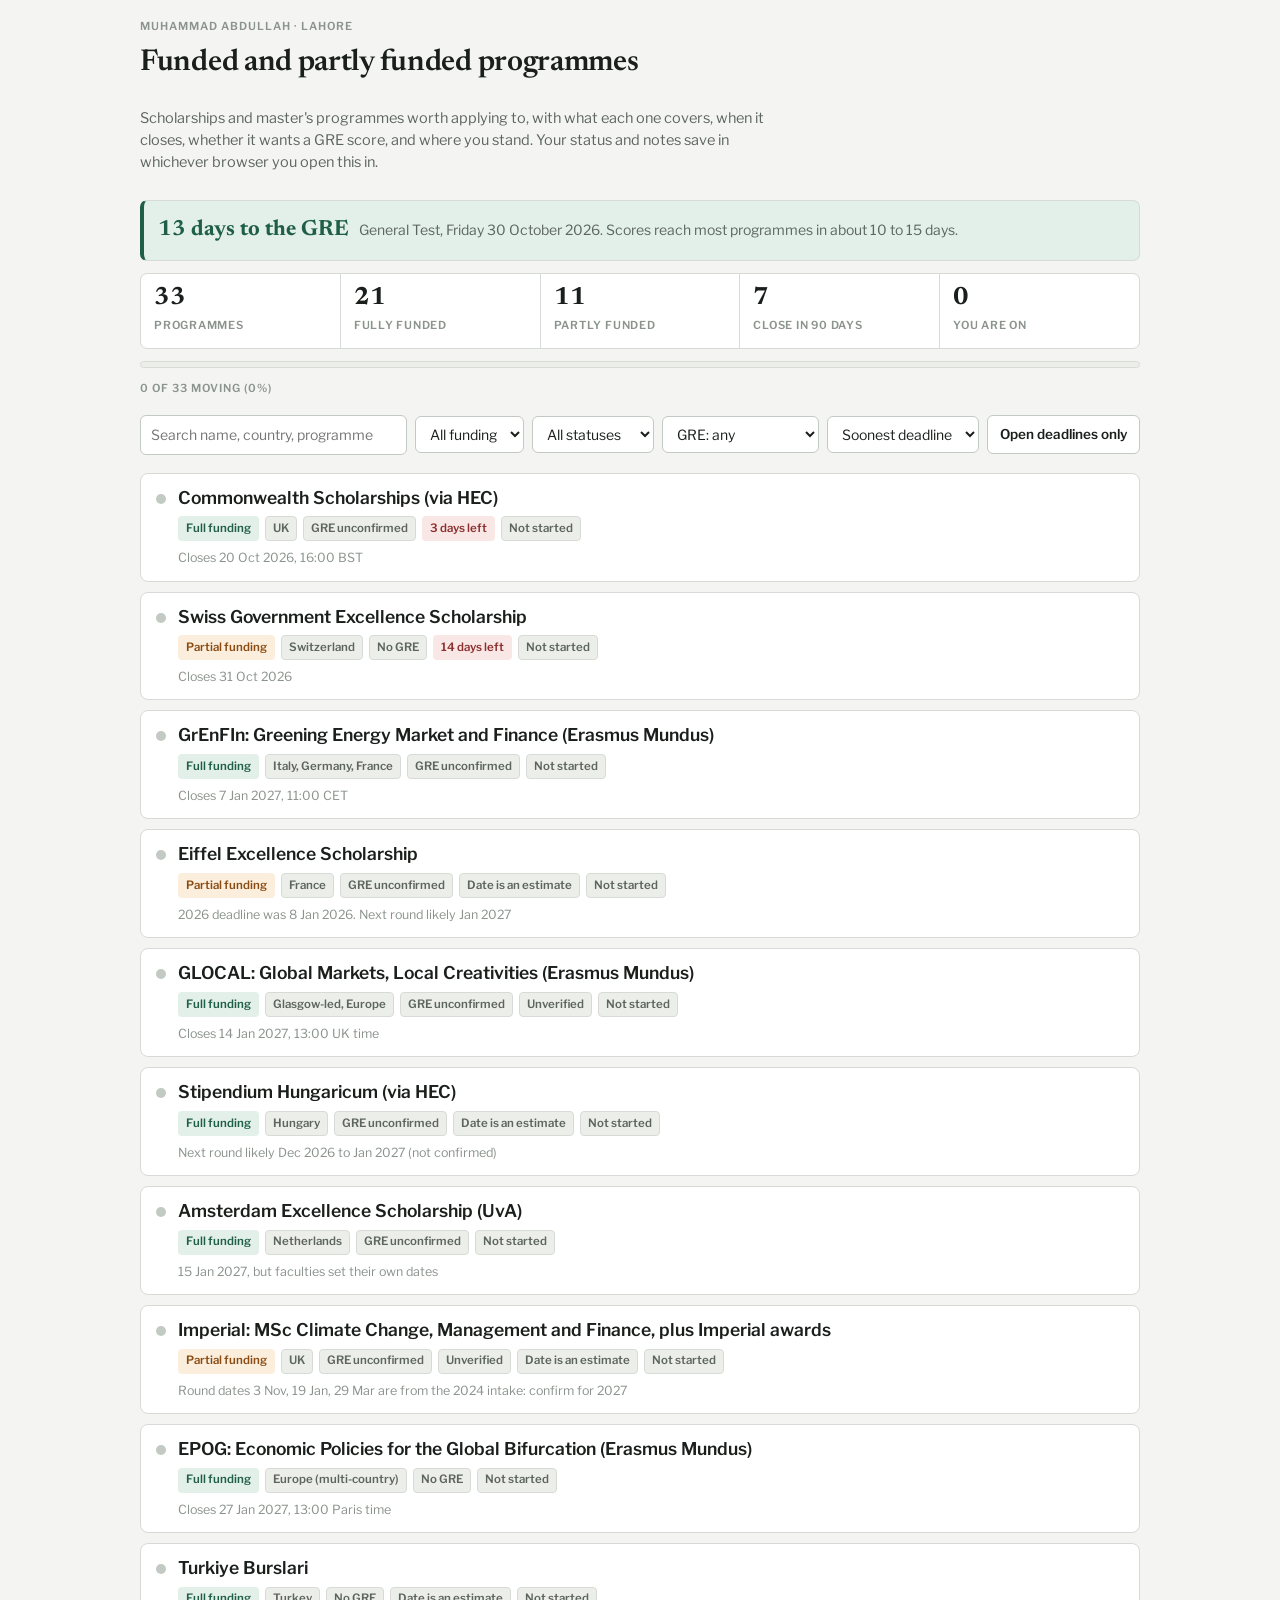
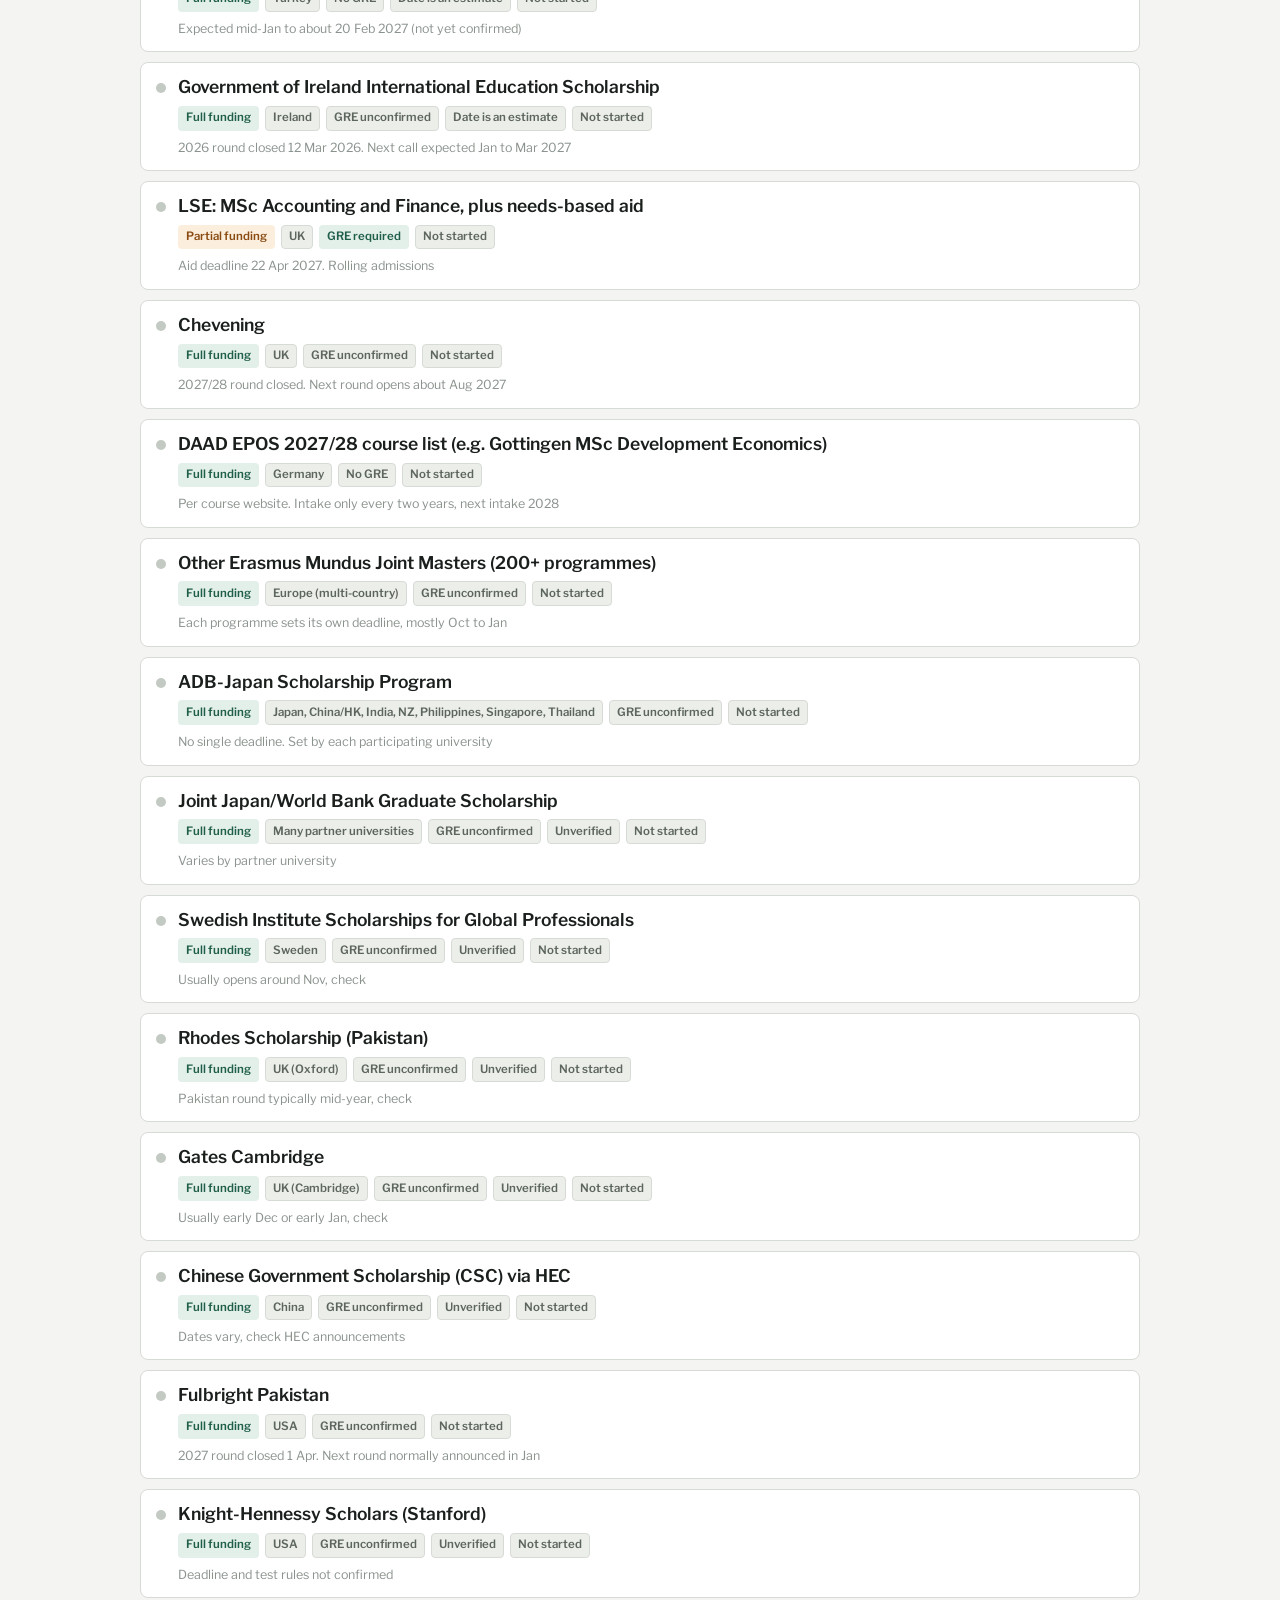
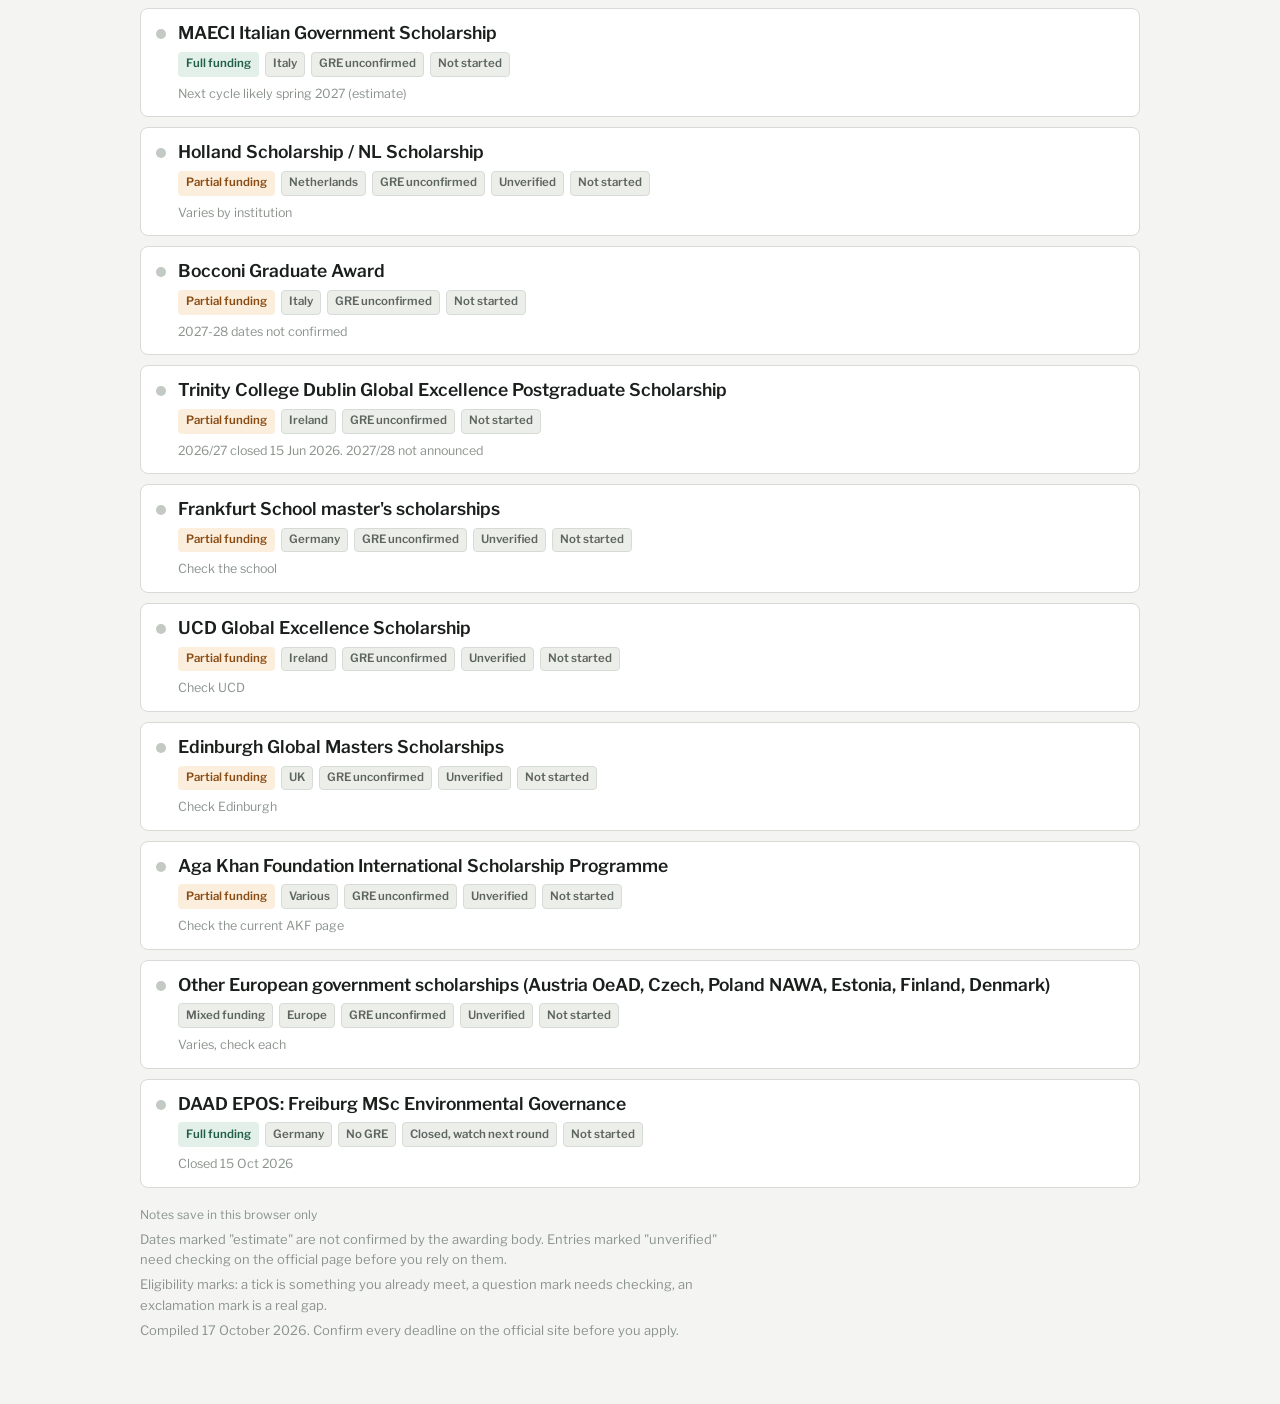
==== index.html @ 04c11125 "Rename funding-tracker.html to index.html" ====
<!doctype html>
<html lang="en">
<head>
<meta charset="utf-8">
<meta name="viewport" content="width=device-width,initial-scale=1,viewport-fit=cover">
<style>
:root{color-scheme:light;padding-top:env(safe-area-inset-top,0px);padding-bottom:env(safe-area-inset-bottom,0px)}
body{margin:0;font:14px system-ui,sans-serif}
img{max-width:100%}
[hidden]{display:none!important}
</style>
</head>
<body>
<title>Funding Tracker</title>
<meta name="claude:viewport-fit-sides" content="cover">
<link rel="stylesheet" href="https://fonts.googleapis.com/css2?family=Newsreader:opsz,wght@6..72,400;6..72,600&family=Libre+Franklin:wght@400;500;600;700&display=swap">
<style>
:root{
--bg:#f4f5f3;--surface:#ffffff;--surface2:#eceee9;--fg:#1a1f1c;--muted:#5d655f;--faint:#8b938d;
--line:#d7dbd6;--line2:#c3c9c3;--accent:#1f5f4a;--accent-fg:#ffffff;--accent-soft:#e3efe9;
--warn:#8a4b12;--warn-soft:#fbeedd;--bad:#8c2f2f;--bad-soft:#f9e7e5;--good:#1f5f4a;--good-soft:#e3efe9;
}
@media (prefers-color-scheme: dark){:root:not([data-theme="light"]){
--bg:#131714;--surface:#1b201d;--surface2:#232924;--fg:#e7eae7;--muted:#9ba49d;--faint:#79827b;
--line:#2d342f;--line2:#3b443d;--accent:#7fc3a9;--accent-fg:#10140f;--accent-soft:#1e2a25;
--warn:#e0a567;--warn-soft:#2d2318;--bad:#e09a93;--bad-soft:#2d1d1c;--good:#7fc3a9;--good-soft:#1e2a25;
color-scheme:dark}}
:root[data-theme="dark"]{
--bg:#131714;--surface:#1b201d;--surface2:#232924;--fg:#e7eae7;--muted:#9ba49d;--faint:#79827b;
--line:#2d342f;--line2:#3b443d;--accent:#7fc3a9;--accent-fg:#10140f;--accent-soft:#1e2a25;
--warn:#e0a567;--warn-soft:#2d2318;--bad:#e09a93;--bad-soft:#2d1d1c;--good:#7fc3a9;--good-soft:#1e2a25;
color-scheme:dark}
*{box-sizing:border-box}
body{background:var(--bg);color:var(--fg);margin:0;font:16px/1.55 "Libre Franklin",system-ui,sans-serif;
padding-block:18px 64px;padding-left:max(16px,env(safe-area-inset-left,0px));padding-right:max(16px,env(safe-area-inset-right,0px))}
main{max-width:1000px;margin:0 auto;display:flex;flex-direction:column;gap:18px}
h1,h2,h3{margin:0;text-wrap:balance;font-family:Newsreader,Georgia,serif;font-weight:600}
h1{font-size:30px;line-height:1.1;letter-spacing:-.01em}
.sub{color:var(--muted);font-size:14.5px;max-width:65ch}
.lbl{font-size:11px;letter-spacing:.09em;text-transform:uppercase;color:var(--faint);font-weight:600}
header{display:flex;flex-direction:column;gap:12px}
.gre{display:flex;flex-wrap:wrap;align-items:baseline;gap:10px;background:var(--accent-soft);border:1px solid var(--line);
border-left:4px solid var(--accent);border-radius:7px;padding:12px 14px;min-width:0}
.gre b{font-family:Newsreader,Georgia,serif;font-size:22px;color:var(--accent)}
.gre span{font-size:14px;color:var(--muted)}
.tiles{display:grid;grid-template-columns:repeat(auto-fit,minmax(118px,1fr));gap:1px;background:var(--line);
border:1px solid var(--line);border-radius:7px;overflow:hidden}
.tile{background:var(--surface);padding:11px 13px;min-width:0}
.tile b{display:block;font-family:Newsreader,Georgia,serif;font-size:25px;line-height:1.1}
.tile span{font-size:11px;letter-spacing:.07em;text-transform:uppercase;color:var(--faint);font-weight:600}
.bar{height:7px;border-radius:4px;background:var(--surface2);overflow:hidden;border:1px solid var(--line)}
.bar i{display:block;height:100%;background:var(--accent)}
.ctl{display:flex;flex-wrap:wrap;gap:8px;align-items:center}
select,input[type=search],textarea{font:inherit;font-size:14px;background:var(--surface);color:var(--fg);
border:1px solid var(--line2);border-radius:6px;padding:8px 10px;min-width:0;max-width:100%}
input[type=search]{flex:1 1 180px}
textarea{width:100%;min-height:58px;resize:vertical;font-size:14px}
button{font:inherit;font-size:13.5px;font-weight:600;border-radius:6px;padding:8px 12px;cursor:pointer;
border:1px solid var(--line2);background:var(--surface);color:var(--fg)}
button.pri{background:var(--accent);border-color:var(--accent);color:var(--accent-fg)}
button[aria-pressed=true]{background:var(--accent-soft);border-color:var(--accent);color:var(--accent)}
.list{display:flex;flex-direction:column;gap:10px}
article{background:var(--surface);border:1px solid var(--line);border-radius:8px;overflow:hidden}
.top{display:flex;gap:12px;align-items:flex-start;padding:13px 15px;cursor:pointer}
.top:hover{background:var(--surface2)}
.top h3{font-size:17.5px;line-height:1.3;font-family:"Libre Franklin",sans-serif;font-weight:600;min-width:0}
.top>div{min-width:0;flex:1;display:flex;flex-direction:column;gap:7px}
.tags{display:flex;flex-wrap:wrap;gap:6px}
.tag{font-size:11.5px;font-weight:600;padding:2.5px 7px;border-radius:4px;background:var(--surface2);
color:var(--muted);border:1px solid var(--line)}
.tag.full{background:var(--good-soft);color:var(--good);border-color:transparent}
.tag.part{background:var(--warn-soft);color:var(--warn);border-color:transparent}
.tag.due{background:var(--bad-soft);color:var(--bad);border-color:transparent}
.tag.gre{background:var(--accent-soft);color:var(--accent);border-color:transparent}
.dot{flex:none;width:10px;height:10px;border-radius:50%;margin-top:7px;background:var(--line2)}
.body{border-top:1px solid var(--line);padding:14px 15px;display:flex;flex-direction:column;gap:13px;background:var(--surface2)}
.body p{margin:0;font-size:14.5px;color:var(--muted);max-width:65ch}
.body p.g{color:var(--fg)}
ul.req{list-style:none;margin:0;padding:0;display:flex;flex-direction:column;gap:7px}
ul.req li{display:flex;gap:9px;align-items:flex-start;font-size:14px;min-width:0}
.mk{flex:none;width:19px;height:19px;border-radius:4px;font-size:12px;font-weight:700;display:grid;place-items:center;margin-top:1px}
.mk.ok{background:var(--good-soft);color:var(--good)}
.mk.check{background:var(--warn-soft);color:var(--warn)}
.mk.gap{background:var(--bad-soft);color:var(--bad)}
.row{display:flex;flex-wrap:wrap;gap:8px;align-items:center}
.src{font-size:12.5px;color:var(--faint)}
a{color:var(--accent)}
.foot{font-size:13px;color:var(--faint);max-width:65ch;display:flex;flex-direction:column;gap:5px}
.save{font-size:12px;color:var(--faint);min-height:16px}
@media(max-width:480px){h1{font-size:25px}.tile b{font-size:21px}}
</style>
<script>
var P=[
{i:"commonwealth",n:"Commonwealth Scholarships (via HEC)",k:"Scholarship",f:"Full",c:"UK",l:"Master's (taught), PhD",cov:"Tuition, airfare, monthly living allowance, study travel grant.",dt:"Closes 20 Oct 2026, 16:00 BST",d:"2026-10-20",g:["unk","The scheme does not set a GRE rule. The UK course you choose does."],v:1,src:"propakistani.pk, 21 Sep 2026",r:[["Full-time taught master's only (no MBA)","ok"],["IELTS 6.5 or equivalent","check"],["Apply on the CSC system and get nomination through the approved agency (HEC)","check"],["Pakistani citizen","ok"]]},
{i:"chevening",n:"Chevening",k:"Scholarship",f:"Full",c:"UK",l:"Master's (1 year)",cov:"Tuition, living stipend, travel and allowances.",dt:"2027/28 round closed. Next round opens about Aug 2027",d:"",g:["unk","Set by the UK course. LSE Accounting and Finance needs GRE or GMAT."],v:1,src:"chevening.org/scholarships/pakistan",u:"https://www.chevening.org/scholarships/pakistan/",r:[["About 2 years of work experience (you reach this in late 2026)","ok"],["Return to Pakistan for 2 years after the degree","check"],["Three UK course choices on the application","check"],["English test accepted by the universities","check"]]},
{i:"epos-freiburg",n:"DAAD EPOS: Freiburg MSc Environmental Governance",k:"Scholarship",f:"Full",c:"Germany",l:"Master's, PhD",cov:"EUR 992 per month for master's, insurance, travel allowance, possible fee waiver.",dt:"Closed 15 Oct 2026",d:"2026-10-15",g:["none","GRE not mentioned."],v:1,src:"arynews.tv DAAD EPOS article",r:[["2+ years of relevant work experience","ok"],["Top third of your class","check"],["Economics background accepted, a finance degree is not the target","check"]]},
{i:"epos-list",n:"DAAD EPOS 2027/28 course list (e.g. Gottingen MSc Development Economics)",k:"Scholarship",f:"Full",c:"Germany",l:"Master's",cov:"Scholarship for development-related courses.",dt:"Per course website. Intake only every two years, next intake 2028",d:"",g:["none","GRE not mentioned on the pages checked."],v:1,src:"static.daad.de deadlines 2027/28 PDF",r:[["2+ years of work experience","ok"],["Development-related course (finance-only courses are not on the list)","check"]]},
{i:"turkiye",n:"Turkiye Burslari",k:"Scholarship",f:"Full",c:"Turkey",l:"Master's, PhD",cov:"100% tuition, 6,500 TL monthly, housing, insurance, flights, Turkish language year.",dt:"Expected mid-Jan to about 20 Feb 2027 (not yet confirmed)",d:"2027-02-20",est:1,g:["none","GRE not mentioned. Some programmes ask IELTS, TOEFL or YDS."],v:1,src:"opportunityinside.com summary of YTB",r:[["Under 30 years old","check"],["75% or better in your last degree","check"],["Reference letters","check"]]},
{i:"hungary",n:"Stipendium Hungaricum (via HEC)",k:"Scholarship",f:"Full",c:"Hungary",l:"Master's (100 seats for Pakistan), PhD",cov:"Tuition and stipend. Funding detail is not on the HEC page.",dt:"Next round likely Dec 2026 to Jan 2027 (not confirmed)",d:"2027-01-15",est:1,g:["unk","Not stated on the pages checked."],v:1,pr:"Corvinus University MSc Finance and other approved courses",src:"hec.gov.pk Stipendium Hungaricum page",r:[["Apply on both the HEC portal and the SH portal","check"],["Course must be on the HEC-approved list","check"]]},
{i:"grenfin",n:"GrEnFIn: Greening Energy Market and Finance (Erasmus Mundus)",k:"Programme",f:"Full",c:"Italy, Germany, France",l:"Joint master's, 24 months",cov:"Erasmus Mundus scholarship: tuition plus monthly allowance (about EUR 1,400, check the scholarship page).",dt:"Closes 7 Jan 2027, 11:00 CET",d:"2027-01-07",g:["unk","Not mentioned on the call page."],v:1,src:"greening-energy-market-finance-emjm.eu",u:"https://greening-energy-market-finance-emjm.eu/application",r:[["Degree in economics, maths, physics, statistics, IT or engineering. Foreign accounting or finance degrees are assessed by the board (email drafted to ask)","gap"],["English at B2 or higher, certified","check"],["CV, transcripts, degree certificate","ok"],["Best fit for energy plus finance profile","ok"]]},
{i:"epog",n:"EPOG: Economic Policies for the Global Bifurcation (Erasmus Mundus)",k:"Programme",f:"Full",c:"Europe (multi-country)",l:"Joint master's",cov:"Erasmus Mundus scholarship for best-ranked applicants.",dt:"Closes 27 Jan 2027, 13:00 Paris time",d:"2027-01-27",g:["none","Not listed in the requirements found."],v:1,src:"epog.eu admission page (via gksscholarships.com summary)",u:"https://www.epog.eu/admission-and-scholarships/admission/",r:[["Bachelor's of 180 ECTS or equivalent","ok"],["24 ECTS in economics and 6 ECTS in statistics or econometrics","check"],["At least 70% of the maximum GPA (convert your 3.09 CGPA)","check"],["IELTS Academic 7.0, or a degree taught fully in English","check"]]},
{i:"glocal",n:"GLOCAL: Global Markets, Local Creativities (Erasmus Mundus)",k:"Programme",f:"Full",c:"Glasgow-led, Europe",l:"Joint master's",cov:"Erasmus Mundus scholarship for best-ranked applicants.",dt:"Closes 14 Jan 2027, 13:00 UK time",d:"2027-01-14",g:["unk","Not confirmed."],v:0,src:"gksscholarships.com summary only. Use the official Glasgow portal",r:[["UK 2:1 honours or international equivalent","check"],["Fit with one study track (business and economic history focus, weaker match for energy finance)","gap"],["English proof by the scholarship deadline","check"]]},
{i:"em-other",n:"Other Erasmus Mundus Joint Masters (200+ programmes)",k:"Scholarship",f:"Full",c:"Europe (multi-country)",l:"Master's (about 2 years)",cov:"About EUR 1,400 per month for up to 24 months plus participation, travel and installation costs.",dt:"Each programme sets its own deadline, mostly Oct to Jan",d:"",g:["unk","The scheme sets no GRE rule. Each programme decides."],v:1,src:"scholarshipscentral.com Erasmus Mundus 2027 guide",r:[["Apply directly to each programme, not to a central portal","check"],["Check the limit on how many programmes you may apply to","check"]]},
{i:"adb",n:"ADB-Japan Scholarship Program",k:"Scholarship",f:"Full",c:"Japan, China/HK, India, NZ, Philippines, Singapore, Thailand",l:"Master's (1 to 2 years)",cov:"Tuition, monthly allowance, housing, books, insurance, travel.",dt:"No single deadline. Set by each participating university",d:"",g:["unk","Set by each university."],v:1,pr:"Finance and economics master's at ADB-JSP partner universities",src:"afrocareers.com ADB-JSP summary",r:[["2+ years of full-time work after your degree","ok"],["Age 35 or under","check"],["Return home for 2 years after the degree","check"],["Pakistan eligibility on the ADB list","check"]]},
{i:"jjwbgsp",n:"Joint Japan/World Bank Graduate Scholarship",k:"Scholarship",f:"Full",c:"Many partner universities",l:"Master's (development fields)",cov:"Tuition, stipend, travel, insurance.",dt:"Varies by partner university",d:"",g:["unk","Not confirmed."],v:0,src:"worldbank.org JJ/WBGSP",r:[["2+ years development-related work","check"],["Pakistani eligibility and current dates","check"]]},
{i:"si",n:"Swedish Institute Scholarships for Global Professionals",k:"Scholarship",f:"Full",c:"Sweden",l:"Master's",cov:"Tuition and living costs.",dt:"Usually opens around Nov, check",d:"",g:["unk","Not confirmed."],v:0,src:"si.se",r:[["Substantial work or leadership experience","check"],["Pakistan eligibility and dates","check"]]},
{i:"rhodes",n:"Rhodes Scholarship (Pakistan)",k:"Scholarship",f:"Full",c:"UK (Oxford)",l:"Master's, DPhil",cov:"Tuition, stipend, travel.",dt:"Pakistan round typically mid-year, check",d:"",g:["unk","Oxford MSc programmes set their own test rules."],v:0,pr:"Oxford MSc Financial Economics (typically GRE or GMAT, unverified)",src:"rhodeshouse.ox.ac.uk",r:[["Leadership and service record","check"],["Oxford programme entry rules","check"]]},
{i:"gates",n:"Gates Cambridge",k:"Scholarship",f:"Full",c:"UK (Cambridge)",l:"MPhil, PhD",cov:"Full cost of study.",dt:"Usually early Dec or early Jan, check",d:"",g:["unk","Cambridge MPhil programmes set their own rules (typically GRE or GMAT, unverified)."],v:0,pr:"Cambridge MPhil in Finance / MFin",src:"gatescambridge.org",u:"https://www.gatescambridge.org/",r:[["Apply to Cambridge and be considered automatically for Gates","check"],["Highly competitive: strong grades and leadership","check"]]},
{i:"csc",n:"Chinese Government Scholarship (CSC) via HEC",k:"Scholarship",f:"Full",c:"China",l:"Master's, PhD",cov:"Tuition, accommodation, monthly stipend.",dt:"Dates vary, check HEC announcements",d:"",g:["unk","Check each university's English and test rules."],v:0,src:"hec.gov.pk, studyinchina.csc.edu.cn",r:[["Apply on both HEC and CSC portals","check"]]},
{i:"uva",n:"Amsterdam Excellence Scholarship (UvA)",k:"Scholarship",f:"Full",c:"Netherlands",l:"Master's",cov:"EUR 25,000 for one year. Check whether it covers your full costs.",dt:"15 Jan 2027, but faculties set their own dates",d:"2027-01-15",g:["unk","Not confirmed. Check each programme."],v:1,pr:"UvA, Tilburg, Erasmus Rotterdam finance and financial economics masters",src:"heysuccess.com summary of UvA page",r:[["Non-EU student","ok"],["Top 10% of your class","check"],["Excellence and fit with the programme","check"]]},
{i:"ireland-gov",n:"Government of Ireland International Education Scholarship",k:"Scholarship",f:"Full",c:"Ireland",l:"Master's, PhD (1 year)",cov:"Full tuition waiver plus EUR 10,000 living allowance. One year only.",dt:"2026 round closed 12 Mar 2026. Next call expected Jan to Mar 2027",d:"2027-03-12",est:1,g:["unk","Irish programmes often do not require GRE, but verify."],v:1,pr:"Finance masters at TCD, UCD, Galway, UCC",src:"propakistani.pk Ireland guide",r:[["Offer from an Irish institution first","check"],["Open to non-EU students, Pakistan appears eligible","ok"],["Academic excellence and leadership potential","check"]]},
{i:"fulbright",n:"Fulbright Pakistan",k:"Scholarship",f:"Full",c:"USA",l:"Master's, PhD",cov:"Tuition, books, airfare, stipend, health insurance.",dt:"2027 round closed 1 Apr. Next round normally announced in Jan",d:"",g:["unk","GRE rule not stated on the announcement page. Check USEFP."],v:1,pr:"Finance and economics masters at US universities",src:"newsletter.usefp.org",u:"https://www.usefp.org/",r:[["Priority fields include trade and economics","check"],["GRE (you sit it on 30 Oct 2026)","ok"]]},
{i:"kh",n:"Knight-Hennessy Scholars (Stanford)",k:"Scholarship",f:"Full",c:"USA",l:"Master's, PhD, professional",cov:"Full funding plus leadership programme.",dt:"Deadline and test rules not confirmed",d:"",g:["unk","Not confirmed."],v:0,src:"knight-hennessy.stanford.edu",u:"https://knight-hennessy.stanford.edu/",r:[["Apply to Knight-Hennessy and your Stanford degree separately","check"]]},
{i:"maeci",n:"MAECI Italian Government Scholarship",k:"Scholarship",f:"Full",c:"Italy",l:"Master's, PhD",cov:"EUR 900 per month, tuition waiver at public universities, insurance. Modest stipend.",dt:"Next cycle likely spring 2027 (estimate)",d:"",g:["unk","Not confirmed."],v:1,pr:"Bocconi and other Italian masters",src:"pakobserver.net MAECI article",r:[["Master's applicants under 28","check"],["Bachelor's degree, motivation letter, language certificate","check"]]},
{i:"swiss",n:"Swiss Government Excellence Scholarship",k:"Scholarship",f:"Partial",c:"Switzerland",l:"Master's (thesis research), PhD, postdoc",cov:"CHF 2,450 per month plus health insurance. Tuition not covered.",dt:"Closes 31 Oct 2026",d:"2026-10-31",g:["none","Not part of the scheme."],v:1,src:"propakistani.pk, 21 Sep 2026",r:[["Swiss supervisor and a research plan","gap"],["Master's must be completed by 31 Jul 2027 (master's rules are narrow, confirm on the official site)","gap"]]},
{i:"nl",n:"Holland Scholarship / NL Scholarship",k:"Scholarship",f:"Partial",c:"Netherlands",l:"Bachelor's, Master's",cov:"Partial award. Amount and dates not confirmed.",dt:"Varies by institution",d:"",g:["unk","Not confirmed."],v:0,src:"studyinnl.org/finances/scholarships",r:[["Administered by Nuffic. The Orange Knowledge Programme ended in 2024","check"]]},
{i:"eiffel",n:"Eiffel Excellence Scholarship",k:"Scholarship",f:"Partial",c:"France",l:"Master's, PhD",cov:"EUR 1,181 per month plus travel, insurance and housing help. Tuition NOT covered.",dt:"2026 deadline was 8 Jan 2026. Next round likely Jan 2027",d:"2027-01-08",est:1,g:["unk","Set by each school."],v:1,pr:"Economics and management masters at French universities and business schools",src:"pakistan.campusfrance.org",r:[["Age 29 or under for master's","check"],["A French university nominates you, you cannot apply directly","check"],["Economics and management is an eligible field","ok"]]},
{i:"bocconi",n:"Bocconi Graduate Award",k:"Scholarship",f:"Partial",c:"Italy",l:"MSc incl. finance programmes",cov:"Full tuition and fee waiver. Living costs not stated.",dt:"2027-28 dates not confirmed",d:"",g:["unk","GMAT or GRE: check each programme page."],v:1,src:"scholarshipsforafricans.com summary",r:[["Merit based, no separate application","ok"],["Test rules for your chosen MSc","check"]]},
{i:"imperial",n:"Imperial: MSc Climate Change, Management and Finance, plus Imperial awards",k:"Programme",f:"Partial",c:"UK",l:"Master's",cov:"Awards up to GBP 15,000 (Imperial Excellence), Dean's Impact GBP 20,000, part of tuition only. Full funding via Commonwealth or Chevening.",dt:"Round dates 3 Nov, 19 Jan, 29 Mar are from the 2024 intake: confirm for 2027",d:"2027-01-19",est:1,g:["unk","Could not confirm. Check the entry requirements page before relying on a waiver."],v:0,src:"imperial.ac.uk funding and scholarships pages",u:"https://www.imperial.ac.uk/business-school/",r:[["Strong all-round application and interview","check"],["Offer holders in early rounds are considered automatically","check"],["GRE/GMAT requirement","check"]]},
{i:"lse",n:"LSE: MSc Accounting and Finance, plus needs-based aid",k:"Programme",f:"Partial",c:"UK",l:"Master's",cov:"Part of tuition and costs. Full if combined with Chevening or Commonwealth.",dt:"Aid deadline 22 Apr 2027. Rolling admissions",d:"2027-04-22",g:["req","GRE or GMAT required for applicants without a UK undergraduate degree."],v:1,src:"lse.ac.uk MSc Accounting and Finance page",u:"https://www.lse.ac.uk/",r:[["GRE or GMAT score (booked for 30 Oct 2026)","ok"],["Financial need case for the aid","check"]]},
{i:"tcd",n:"Trinity College Dublin Global Excellence Postgraduate Scholarship",k:"Scholarship",f:"Partial",c:"Ireland",l:"Master's",cov:"One-time tuition reduction of EUR 2,000 to 5,000.",dt:"2026/27 closed 15 Jun 2026. 2027/28 not announced",d:"",g:["unk","Not confirmed."],v:1,src:"tcd.ie Global Excellence page",r:[["Business courses are excluded, so it does NOT apply to finance masters","gap"]]},
{i:"frankfurt",n:"Frankfurt School master's scholarships",k:"Scholarship",f:"Partial",c:"Germany",l:"Master of Finance and other masters",cov:"Partial tuition awards.",dt:"Check the school",d:"",g:["unk","Not confirmed."],v:0,src:"frankfurt-school.de",r:[["Dates and amounts not confirmed","check"]]},
{i:"ucd",n:"UCD Global Excellence Scholarship",k:"Scholarship",f:"Partial",c:"Ireland",l:"Master's",cov:"Partial tuition reduction.",dt:"Check UCD",d:"",g:["unk","Not confirmed."],v:0,src:"ucd.ie",r:[["Amount, eligibility and dates not confirmed","check"]]},
{i:"edinburgh",n:"Edinburgh Global Masters Scholarships",k:"Scholarship",f:"Partial",c:"UK",l:"Master's",cov:"Partial tuition reduction.",dt:"Check Edinburgh",d:"",g:["unk","Not confirmed."],v:0,src:"ed.ac.uk",r:[["Amount, eligibility and dates not confirmed","check"]]},
{i:"akf",n:"Aga Khan Foundation International Scholarship Programme",k:"Scholarship",f:"Partial",c:"Various",l:"Master's, PhD",cov:"Usually part grant, part loan.",dt:"Check the current AKF page",d:"",g:["unk","Not confirmed."],v:0,src:"the.akdn",r:[["Current rules and Pakistan eligibility (the page I could load was outdated)","check"]]},
{i:"eu-gov",n:"Other European government scholarships (Austria OeAD, Czech, Poland NAWA, Estonia, Finland, Denmark)",k:"Scholarship",f:"Mixed",c:"Europe",l:"Master's",cov:"Varies, many are partial.",dt:"Varies, check each",d:"",g:["unk","Not confirmed."],v:0,src:"oead.at, studyinestonia.ee, nawa.gov.pl, studyinfinland.fi",r:[["Pakistani eligibility and dates for each national agency","check"]]}
];
</script>
<main>
  <header>
    <div class="lbl">Muhammad Abdullah · Lahore</div>
    <h1>Funded and partly funded programmes</h1>
    <p class="sub">Scholarships and master's programmes worth applying to, with what each one covers, when it closes, whether it wants a GRE score, and where you stand. Your status and notes save in whichever browser you open this in.</p>
    <div class="gre"><b id="greDays">GRE</b><span id="greTxt">General Test, Friday 30 October 2026</span></div>
    <div class="tiles" id="tiles"></div>
    <div class="bar"><i id="barFill" style="width:0%"></i></div>
    <div class="lbl" id="barTxt">Progress</div>
  </header>

  <div class="ctl">
    <input type="search" id="q" placeholder="Search name, country, programme" aria-label="Search">
    <select id="fFund" aria-label="Funding type"><option value="">All funding</option><option>Full</option><option>Partial</option><option>Mixed</option></select>
    <select id="fStat" aria-label="Status"><option value="">All statuses</option></select>
    <select id="fGre" aria-label="GRE"><option value="">GRE: any</option><option value="req">GRE required</option><option value="none">No GRE</option><option value="unk">GRE unconfirmed</option></select>
    <select id="sort" aria-label="Sort"><option value="d">Soonest deadline</option><option value="f">Full funding first</option><option value="n">Name</option></select>
    <button id="openOnly" aria-pressed="false">Open deadlines only</button>
  </div>

  <div class="list" id="list"></div>

  <div class="foot">
    <span id="saveNote" class="save"></span>
    <span>Dates marked "estimate" are not confirmed by the awarding body. Entries marked "unverified" need checking on the official page before you rely on them.</span>
    <span>Eligibility marks: a tick is something you already meet, a question mark needs checking, an exclamation mark is a real gap.</span>
    <span>Compiled 17 October 2026. Confirm every deadline on the official site before you apply.</span>
  </div>
</main>
<script>
var ST=["Not started","Researching","Preparing","Applied","Submitted","Interview","Won","Rejected","Skipping"];
var GRE=new Date(2026,9,30);
var TODAY=new Date(2026,9,17);
var state={},db=null,uid=null,LS="abd_tracker_v1";
function lsLoad(){try{var s=localStorage.getItem(LS);if(s)state=JSON.parse(s)}catch(e){}}
function lsSave(){try{localStorage.setItem(LS,JSON.stringify(state))}catch(e){}}
function note(t){var n=document.getElementById("saveNote");n.textContent=t}
function days(a,b){return Math.round((b-a)/86400000)}
function esc(s){var d=document.createElement("div");d.textContent=s;return d.innerHTML}
function st(p){return (state[p.i]&&state[p.i].s)||"Not started"}
function nt(p){return (state[p.i]&&state[p.i].n)||""}

function greHeader(){
  var d=days(TODAY,GRE);
  var g=document.getElementById("greDays");
  g.textContent=d>0?(d+" days to the GRE"):(d===0?"GRE today":"GRE done");
  document.getElementById("greTxt").textContent="General Test, Friday 30 October 2026. Scores reach most programmes in about 10 to 15 days.";
}

function tiles(){
  var full=0,part=0,soon=0,moving=0;
  P.forEach(function(p){
    if(p.f==="Full")full++;else if(p.f==="Partial")part++;
    var s=st(p);
    if(["Preparing","Applied","Submitted","Interview","Won"].indexOf(s)>-1)moving++;
    if(p.d){var dd=days(TODAY,new Date(p.d));if(dd>=0&&dd<=90)soon++}
  });
  var t=[[P.length,"Programmes"],[full,"Fully funded"],[part,"Partly funded"],[soon,"Close in 90 days"],[moving,"You are on"]];
  document.getElementById("tiles").innerHTML=t.map(function(x){
    return '<div class="tile"><b>'+x[0]+'</b><span>'+x[1]+'</span></div>'}).join("");
  var pct=Math.round(moving/P.length*100);
  document.getElementById("barFill").style.width=pct+"%";
  document.getElementById("barTxt").textContent=moving+" of "+P.length+" moving ("+pct+"%)";
}

function card(p){
  var a=document.createElement("article");
  var s=st(p),open=false;
  var dd=p.d?days(TODAY,new Date(p.d)):null;
  var col={"Not started":"var(--line2)","Researching":"var(--warn)","Preparing":"var(--warn)","Applied":"var(--accent)","Submitted":"var(--accent)","Interview":"var(--accent)","Won":"var(--good)","Rejected":"var(--bad)","Skipping":"var(--faint)"}[s];
  var tags='<span class="tag '+(p.f==="Full"?"full":p.f==="Partial"?"part":"")+'">'+esc(p.f)+' funding</span>';
  tags+='<span class="tag">'+esc(p.c)+'</span>';
  if(p.g[0]==="req")tags+='<span class="tag gre">GRE required</span>';
  else if(p.g[0]==="none")tags+='<span class="tag">No GRE</span>';
  else tags+='<span class="tag">GRE unconfirmed</span>';
  if(dd!==null&&dd>=0&&dd<=45)tags+='<span class="tag due">'+(dd===0?"Due today":dd+" days left")+'</span>';
  if(dd!==null&&dd<0)tags+='<span class="tag">Closed, watch next round</span>';
  if(!p.v)tags+='<span class="tag">Unverified</span>';
  if(p.est)tags+='<span class="tag">Date is an estimate</span>';
  tags+='<span class="tag">'+esc(s)+'</span>';

  var head=document.createElement("div");head.className="top";head.setAttribute("role","button");head.tabIndex=0;
  head.innerHTML='<span class="dot" style="background:'+col+'"></span><div><h3>'+esc(p.n)+'</h3><div class="tags">'+tags+'</div><div class="src">'+esc(p.dt)+'</div></div>';
  a.appendChild(head);

  var b=document.createElement("div");b.className="body";b.hidden=true;
  var h='<p class="g">'+esc(p.cov)+'</p>';
  h+='<div><div class="lbl">Eligibility</div><ul class="req">'+p.r.map(function(x){
    var m=x[1]==="ok"?'<span class="mk ok">&#10003;</span>':x[1]==="gap"?'<span class="mk gap">!</span>':'<span class="mk check">?</span>';
    return '<li>'+m+'<span>'+esc(x[0])+'</span></li>'}).join("")+'</ul></div>';
  h+='<div><div class="lbl">GRE</div><p>'+esc(p.g[1])+'</p></div>';
  if(p.pr)h+='<div><div class="lbl">Programmes</div><p>'+esc(p.pr)+'</p></div>';
  h+='<div class="row"><span class="lbl">Status</span><select data-id="'+p.i+'" class="selS" aria-label="Status"></select>'+(p.u?'<a href="'+esc(p.u)+'" target="_blank" rel="noopener">Official page</a>':'')+'</div>';
  h+='<div><div class="lbl">Your notes</div><textarea class="taN" data-id="'+p.i+'" placeholder="What you did, what is left, who you contacted"></textarea></div>';
  h+='<div class="src">Source: '+esc(p.src)+'</div>';
  b.innerHTML=h;
  a.appendChild(b);

  var sel=b.querySelector(".selS");
  ST.forEach(function(o){var op=document.createElement("option");op.textContent=o;sel.appendChild(op)});
  sel.value=s;
  sel.addEventListener("change",function(){set(p.i,{s:sel.value})});
  sel.addEventListener("click",function(e){e.stopPropagation()});
  var ta=b.querySelector(".taN");ta.value=nt(p);
  var tmr=null;
  ta.addEventListener("input",function(){clearTimeout(tmr);tmr=setTimeout(function(){set(p.i,{n:ta.value})},600)});

  function tog(){open=!open;b.hidden=!open}
  head.addEventListener("click",tog);
  head.addEventListener("keydown",function(e){if(e.key==="Enter"||e.key===" "){e.preventDefault();tog()}});
  return a;
}

function set(id,patch){
  state[id]=Object.assign({},state[id]||{},patch);
  lsSave();tiles();
  if(db&&uid){
    db.doc("data/users/"+uid+"/tracker").set(state).then(function(){note("Saved")},function(e){note("Saved on this device only")});
  }else{note("Saved on this device only")}
  render(true);
}

var openOnly=false;
function render(keep){
  var q=document.getElementById("q").value.toLowerCase().trim();
  var ff=document.getElementById("fFund").value;
  var fs=document.getElementById("fStat").value;
  var fg=document.getElementById("fGre").value;
  var so=document.getElementById("sort").value;
  var rows=P.filter(function(p){
    if(ff&&p.f!==ff)return false;
    if(fs&&st(p)!==fs)return false;
    if(fg&&p.g[0]!==fg)return false;
    if(openOnly){if(!p.d)return false;if(days(TODAY,new Date(p.d))<0)return false}
    if(q){var hay=(p.n+" "+p.c+" "+p.l+" "+(p.pr||"")+" "+p.cov).toLowerCase();if(hay.indexOf(q)<0)return false}
    return true;
  });
  rows.sort(function(a,b){
    if(so==="n")return a.n.localeCompare(b.n);
    if(so==="f"){var r={Full:0,Partial:1,Mixed:2};if(r[a.f]!==r[b.f])return r[a.f]-r[b.f]}
    var x=a.d?new Date(a.d).getTime():Infinity,y=b.d?new Date(b.d).getTime():Infinity;
    var xp=a.d&&days(TODAY,new Date(a.d))<0,yp=b.d&&days(TODAY,new Date(b.d))<0;
    if(xp&&!yp)return 1;if(yp&&!xp)return -1;
    return x-y;
  });
  var L=document.getElementById("list");L.textContent="";
  if(!rows.length){var e=document.createElement("p");e.className="sub";e.textContent="Nothing matches those filters.";L.appendChild(e);return}
  rows.forEach(function(p){L.appendChild(card(p))});
}

lsLoad();
var fsSel=document.getElementById("fStat");
ST.forEach(function(o){var op=document.createElement("option");op.textContent=o;fsSel.appendChild(op)});
["q","fFund","fStat","fGre","sort"].forEach(function(id){
  var el=document.getElementById(id);
  el.addEventListener(id==="q"?"input":"change",function(){render()});
});
document.getElementById("openOnly").addEventListener("click",function(){
  openOnly=!openOnly;this.setAttribute("aria-pressed",openOnly?"true":"false");render();
});
greHeader();tiles();render();

(async function(){
  try{
    if(typeof window.claude==="undefined"||!window.claude||!window.claude.use){note("Notes save in this browser only");return}
    var u=await claude.use("user");
    var d=await claude.use("db");
    if(!u||!d)return;
    var id=await u.id();
    if(!id)return;
    db=d;uid=id;
    var snap=await d.doc("data/users/"+id+"/tracker").get();
    if(snap.exists){
      var rem=snap.data()||{};
      Object.keys(rem).forEach(function(k){if(!state[k])state[k]=rem[k]});
      lsSave();tiles();render();
      note("Synced to your account");
    }else{note("Synced to your account")}
  }catch(e){}
})();
</script>

</body>
</html>
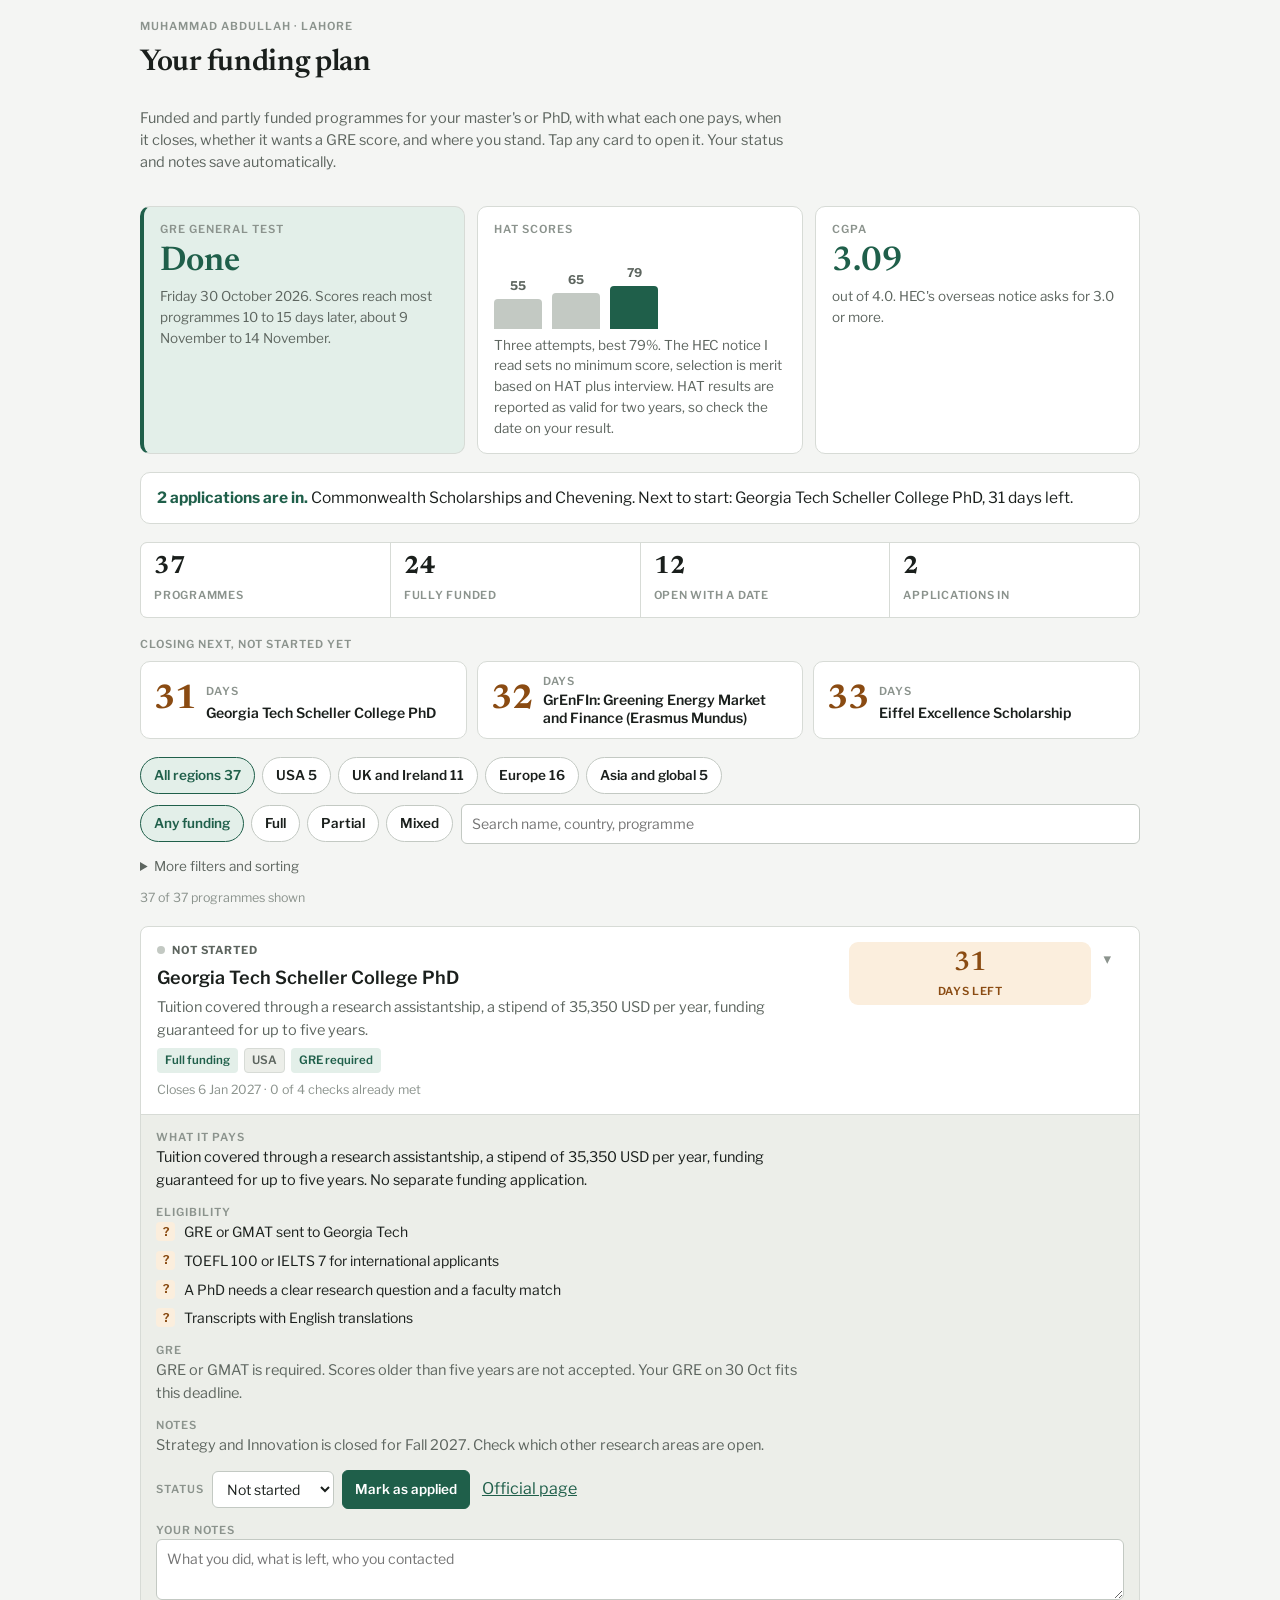
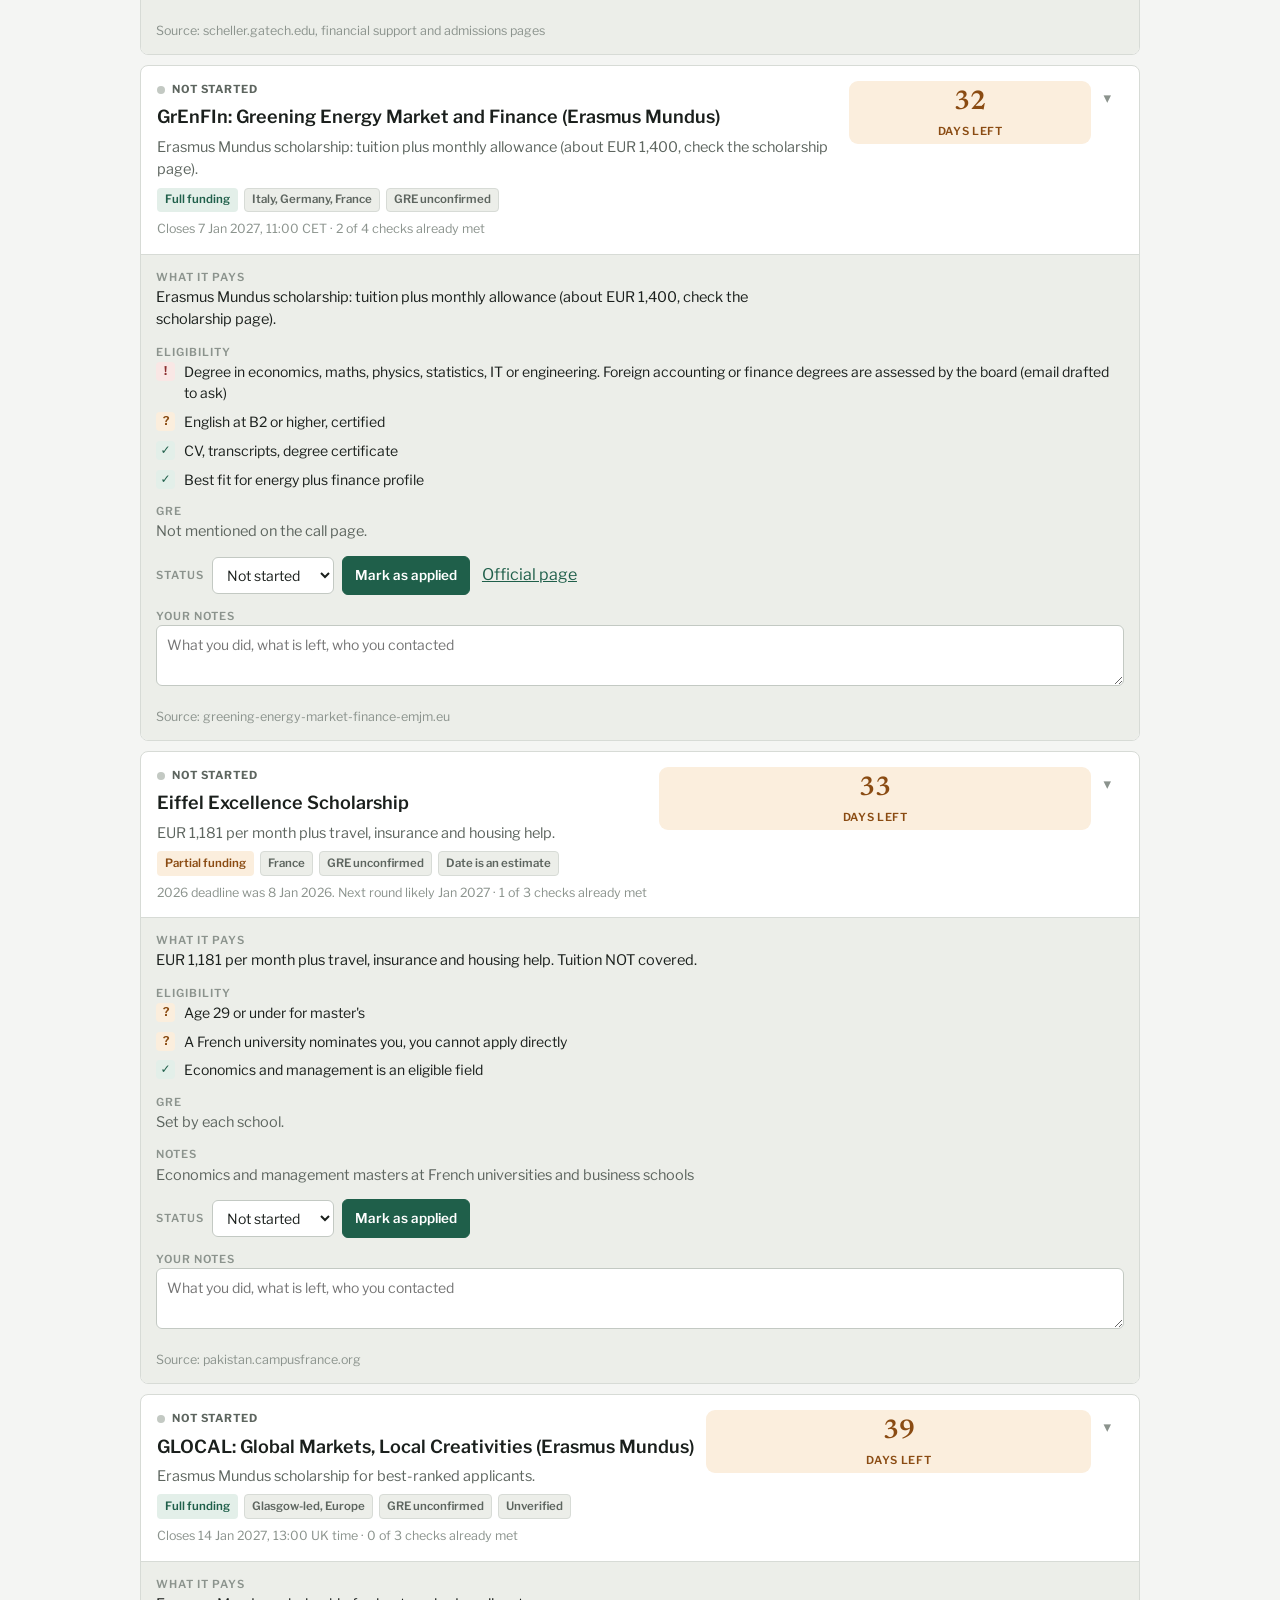
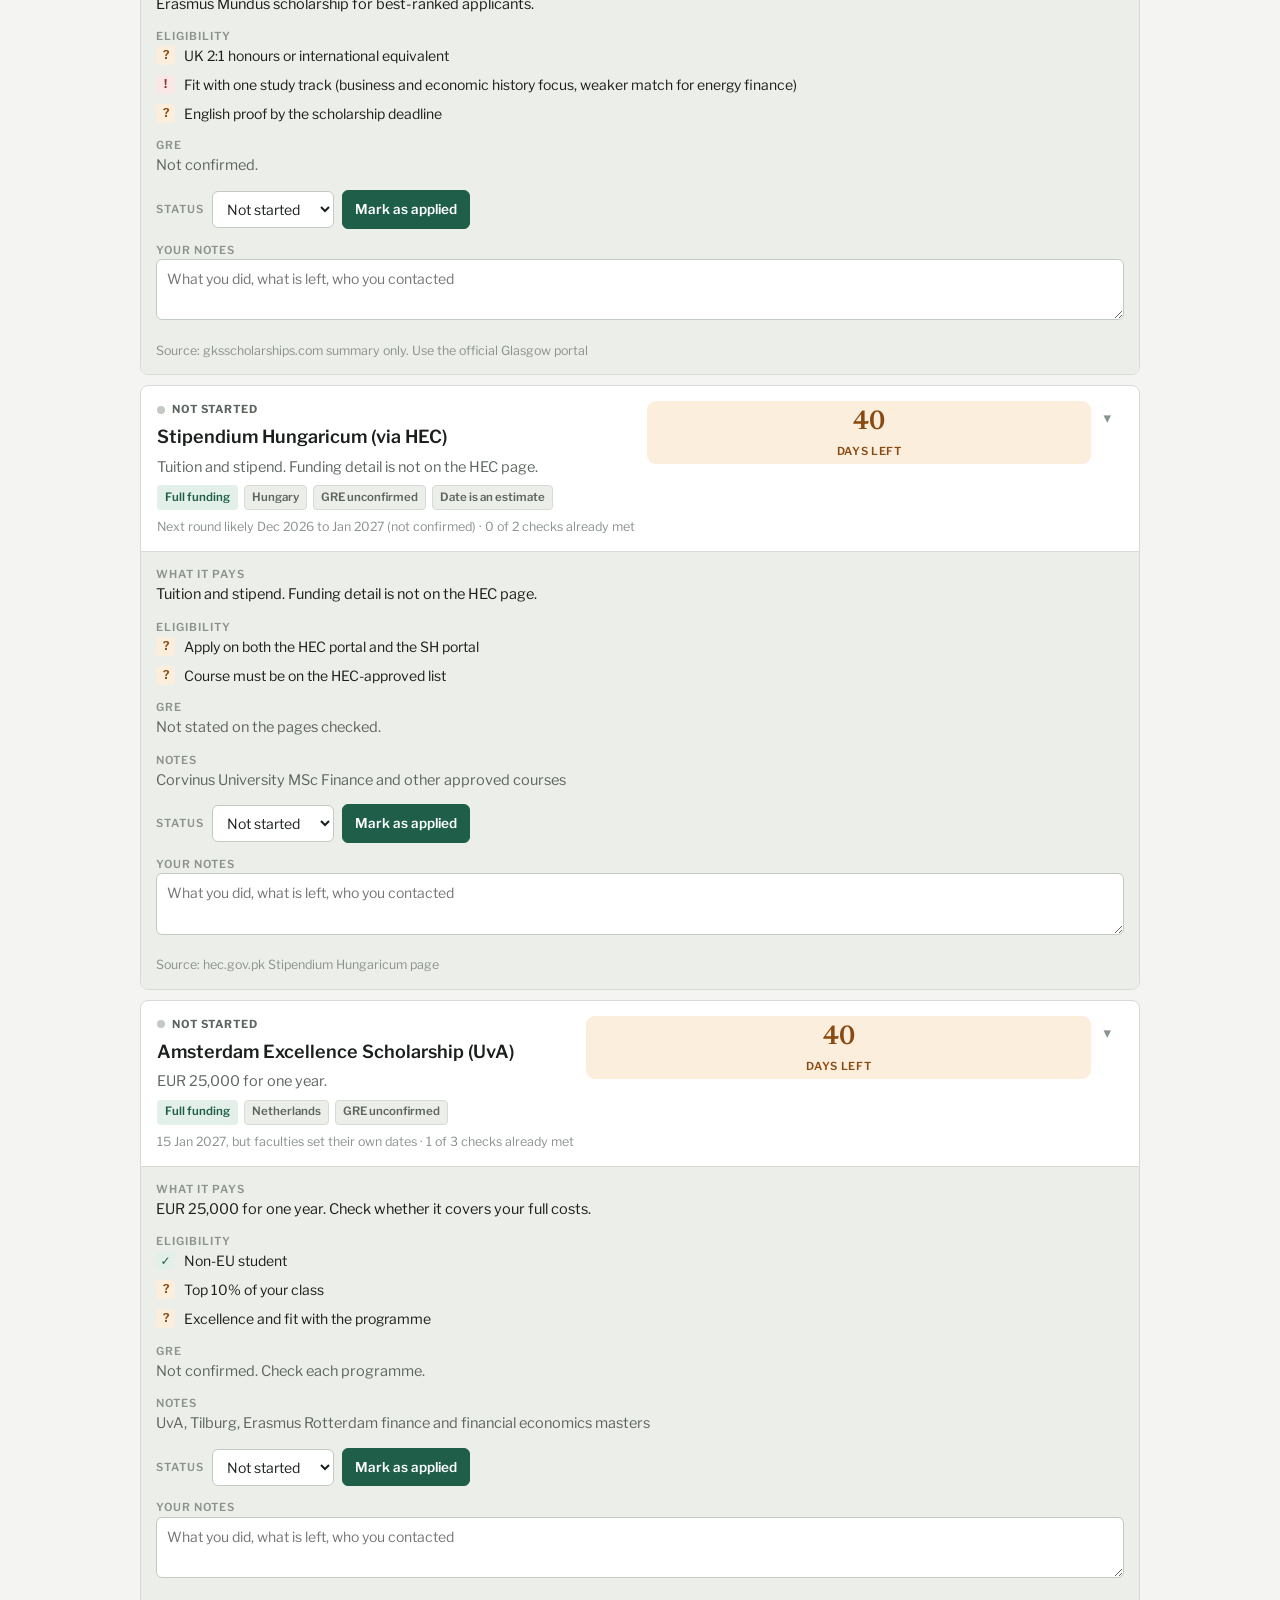
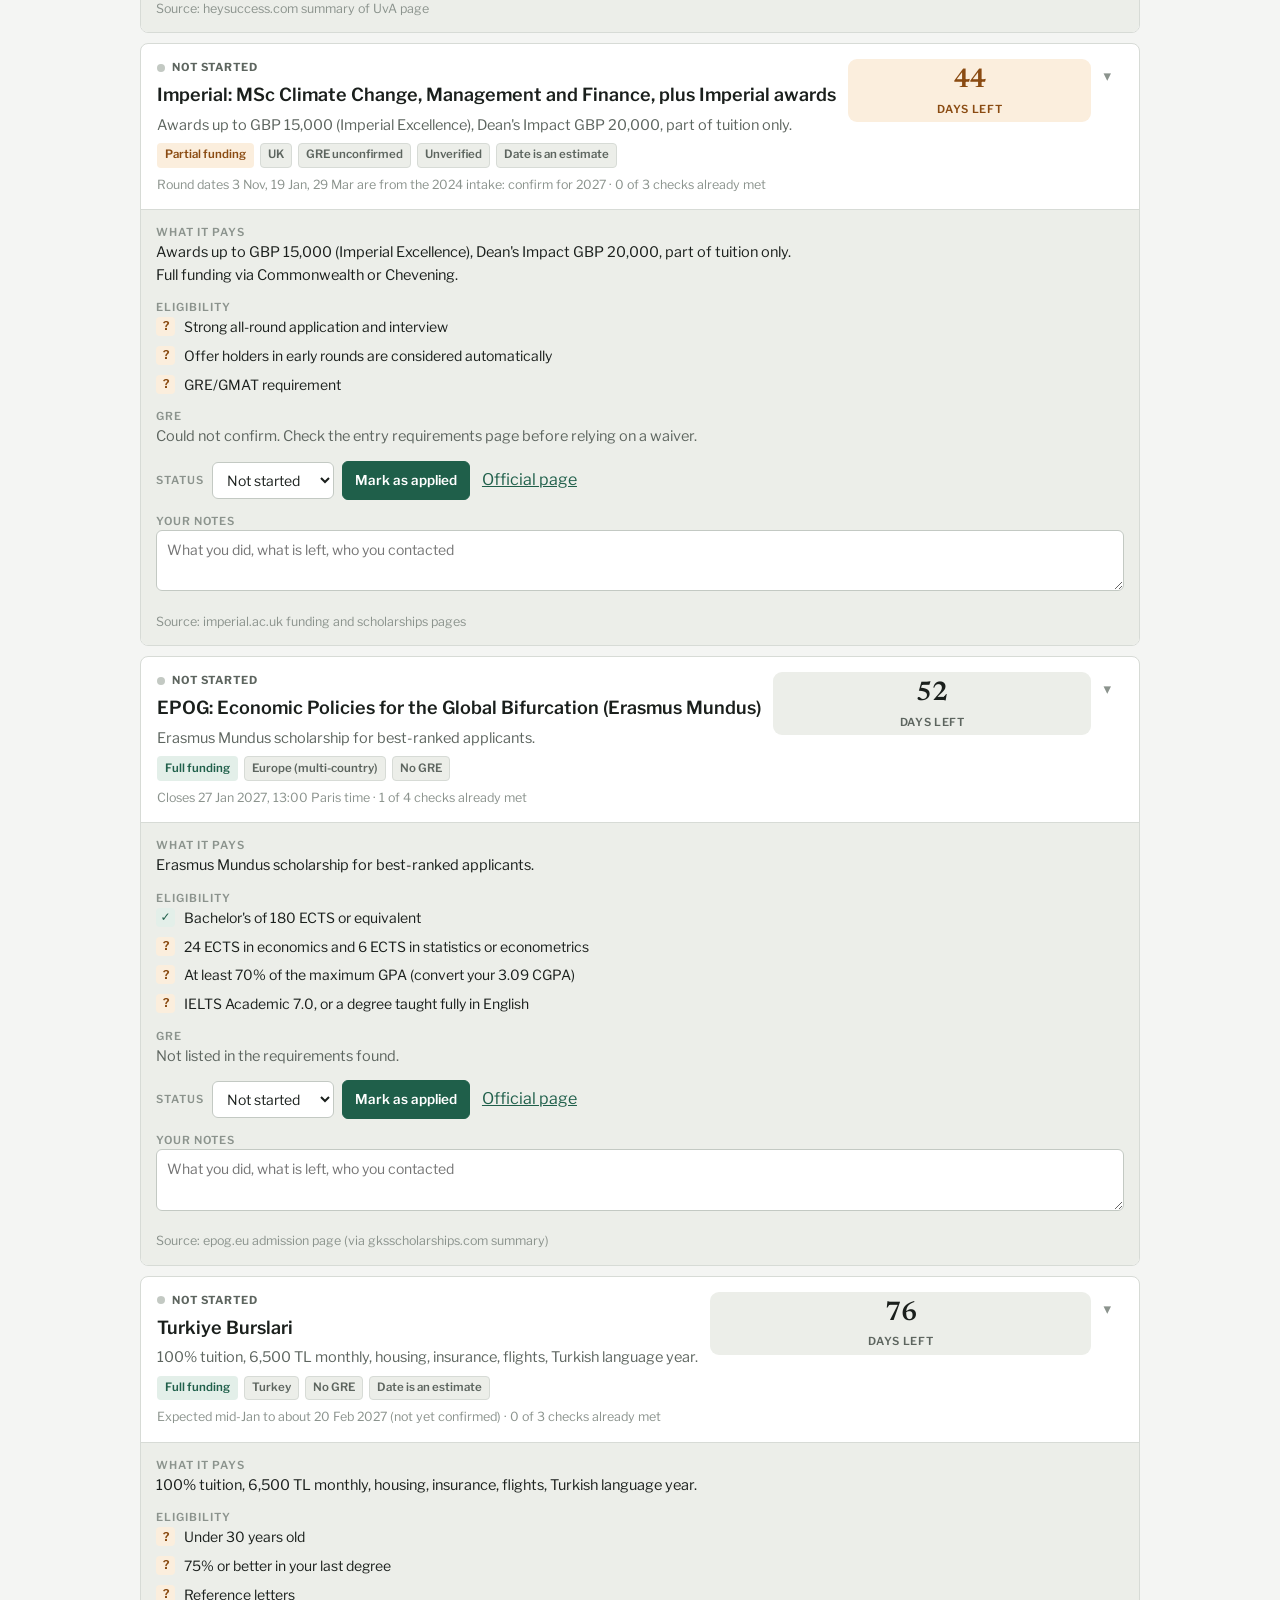
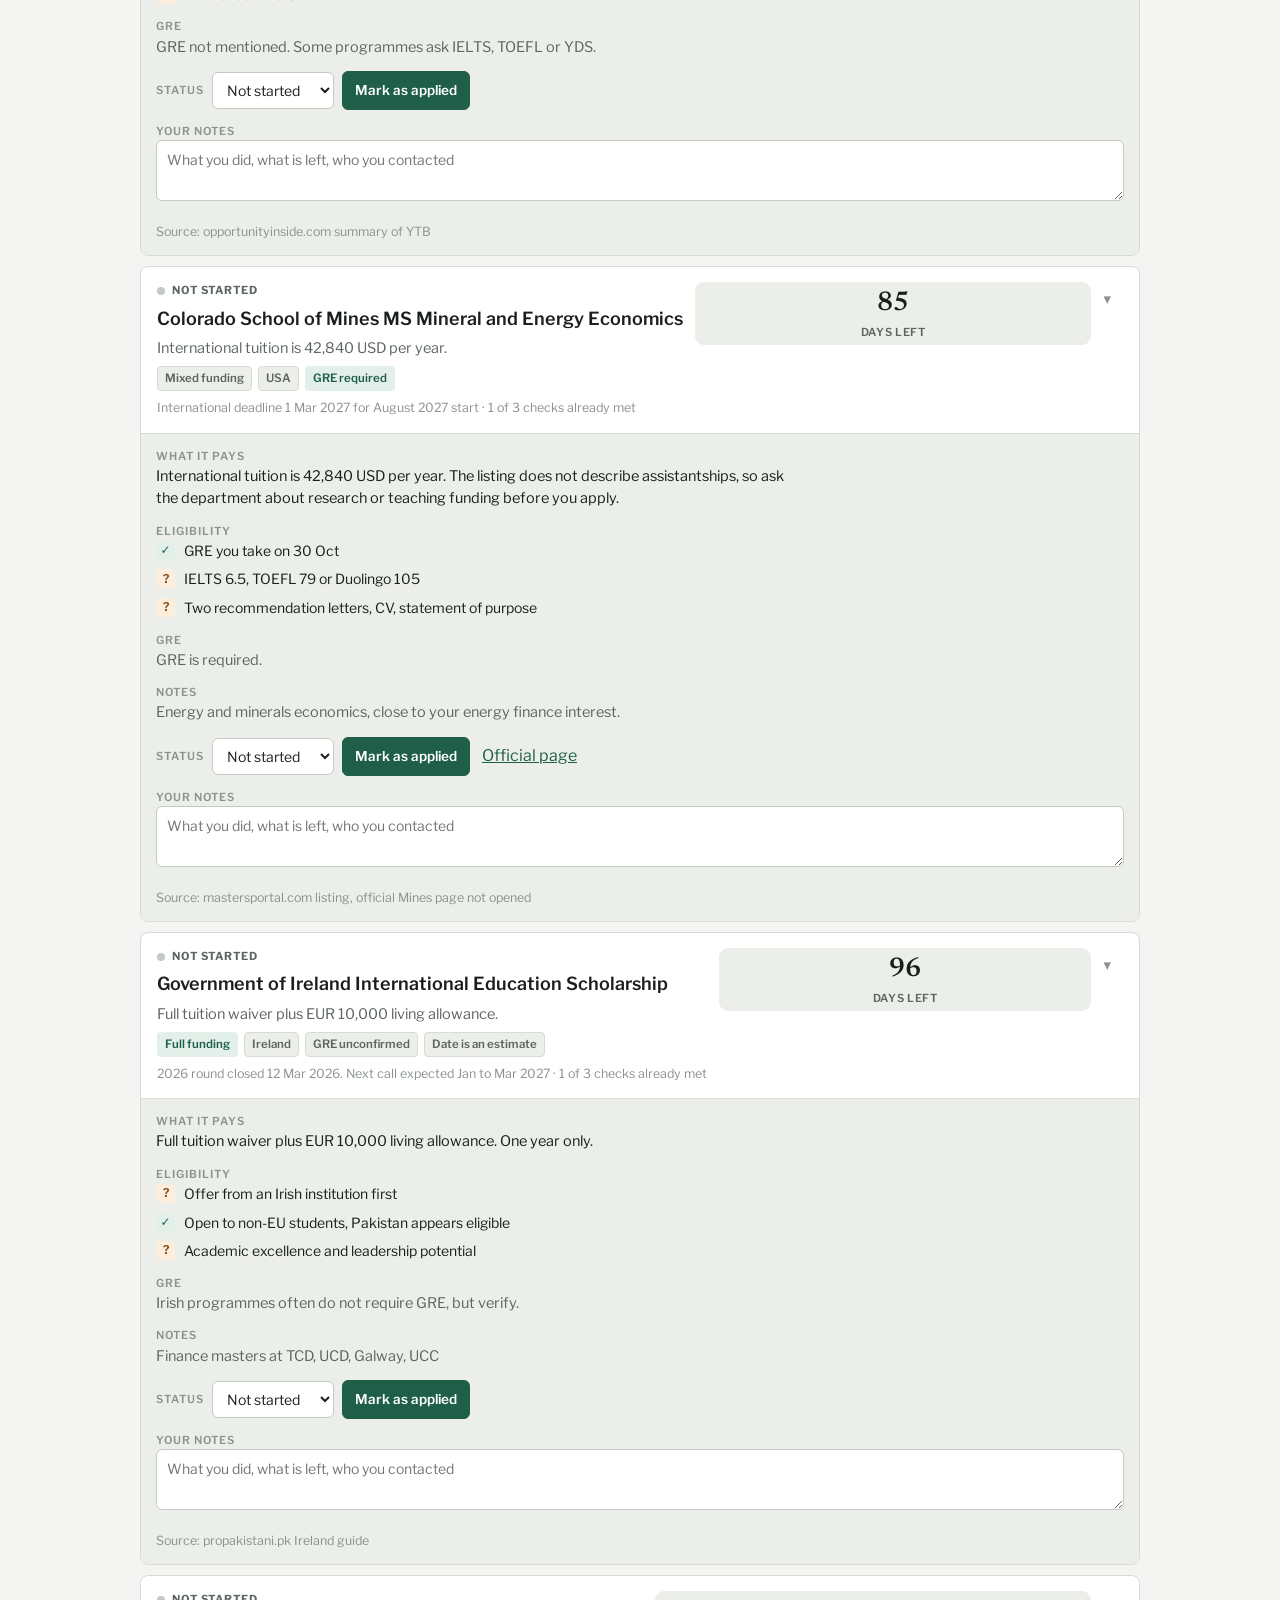
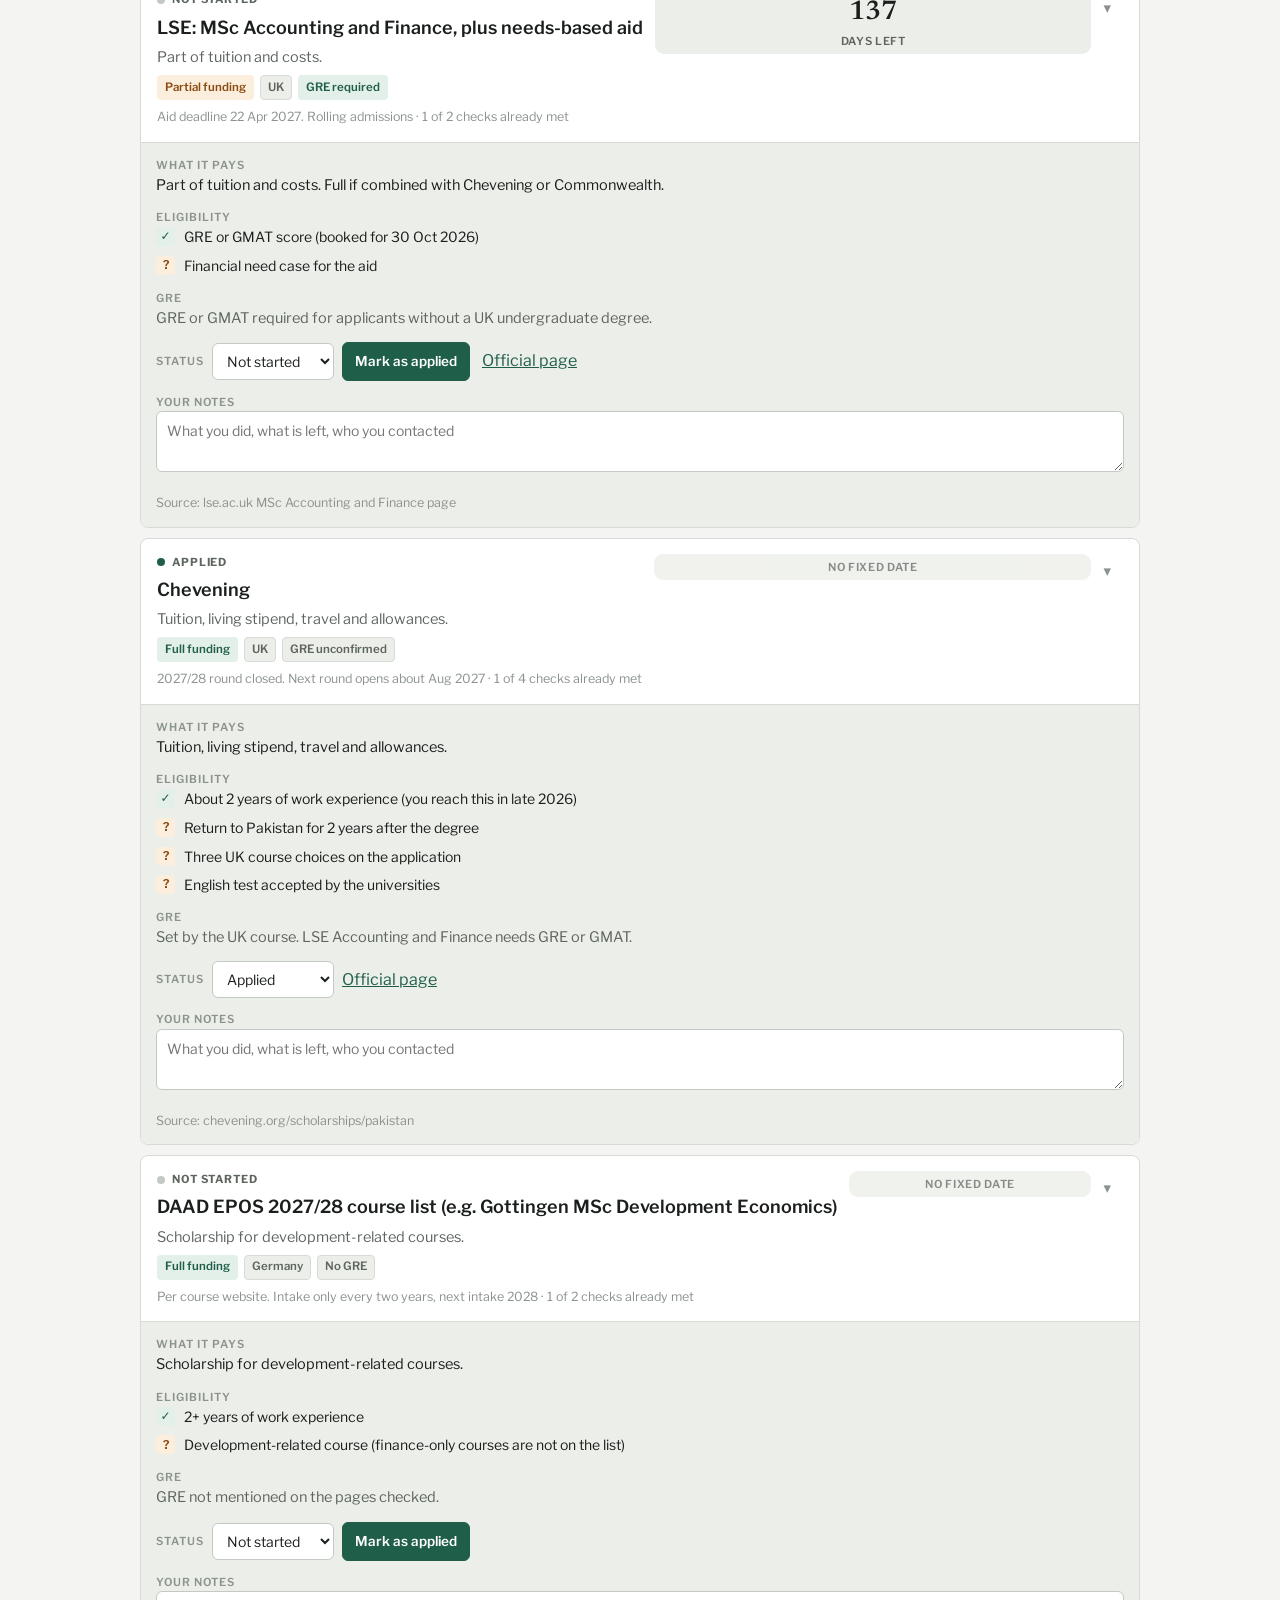
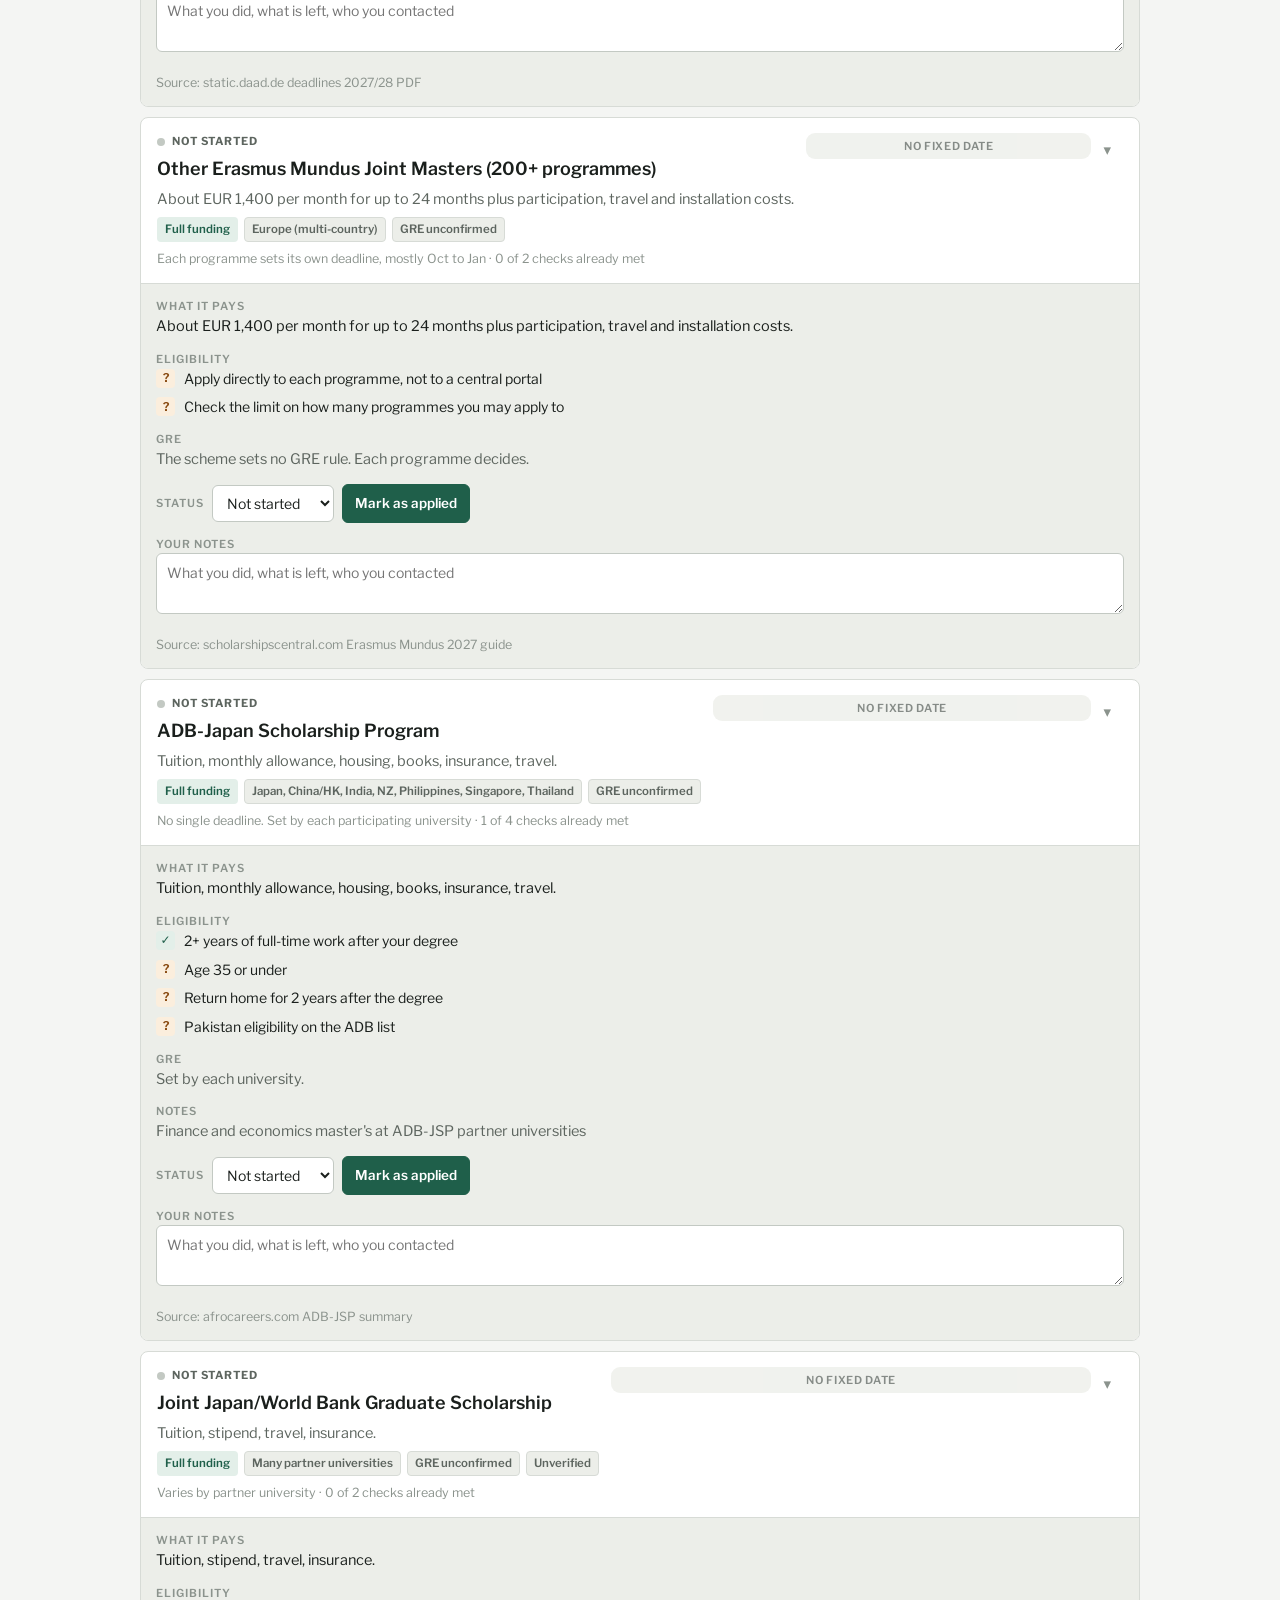
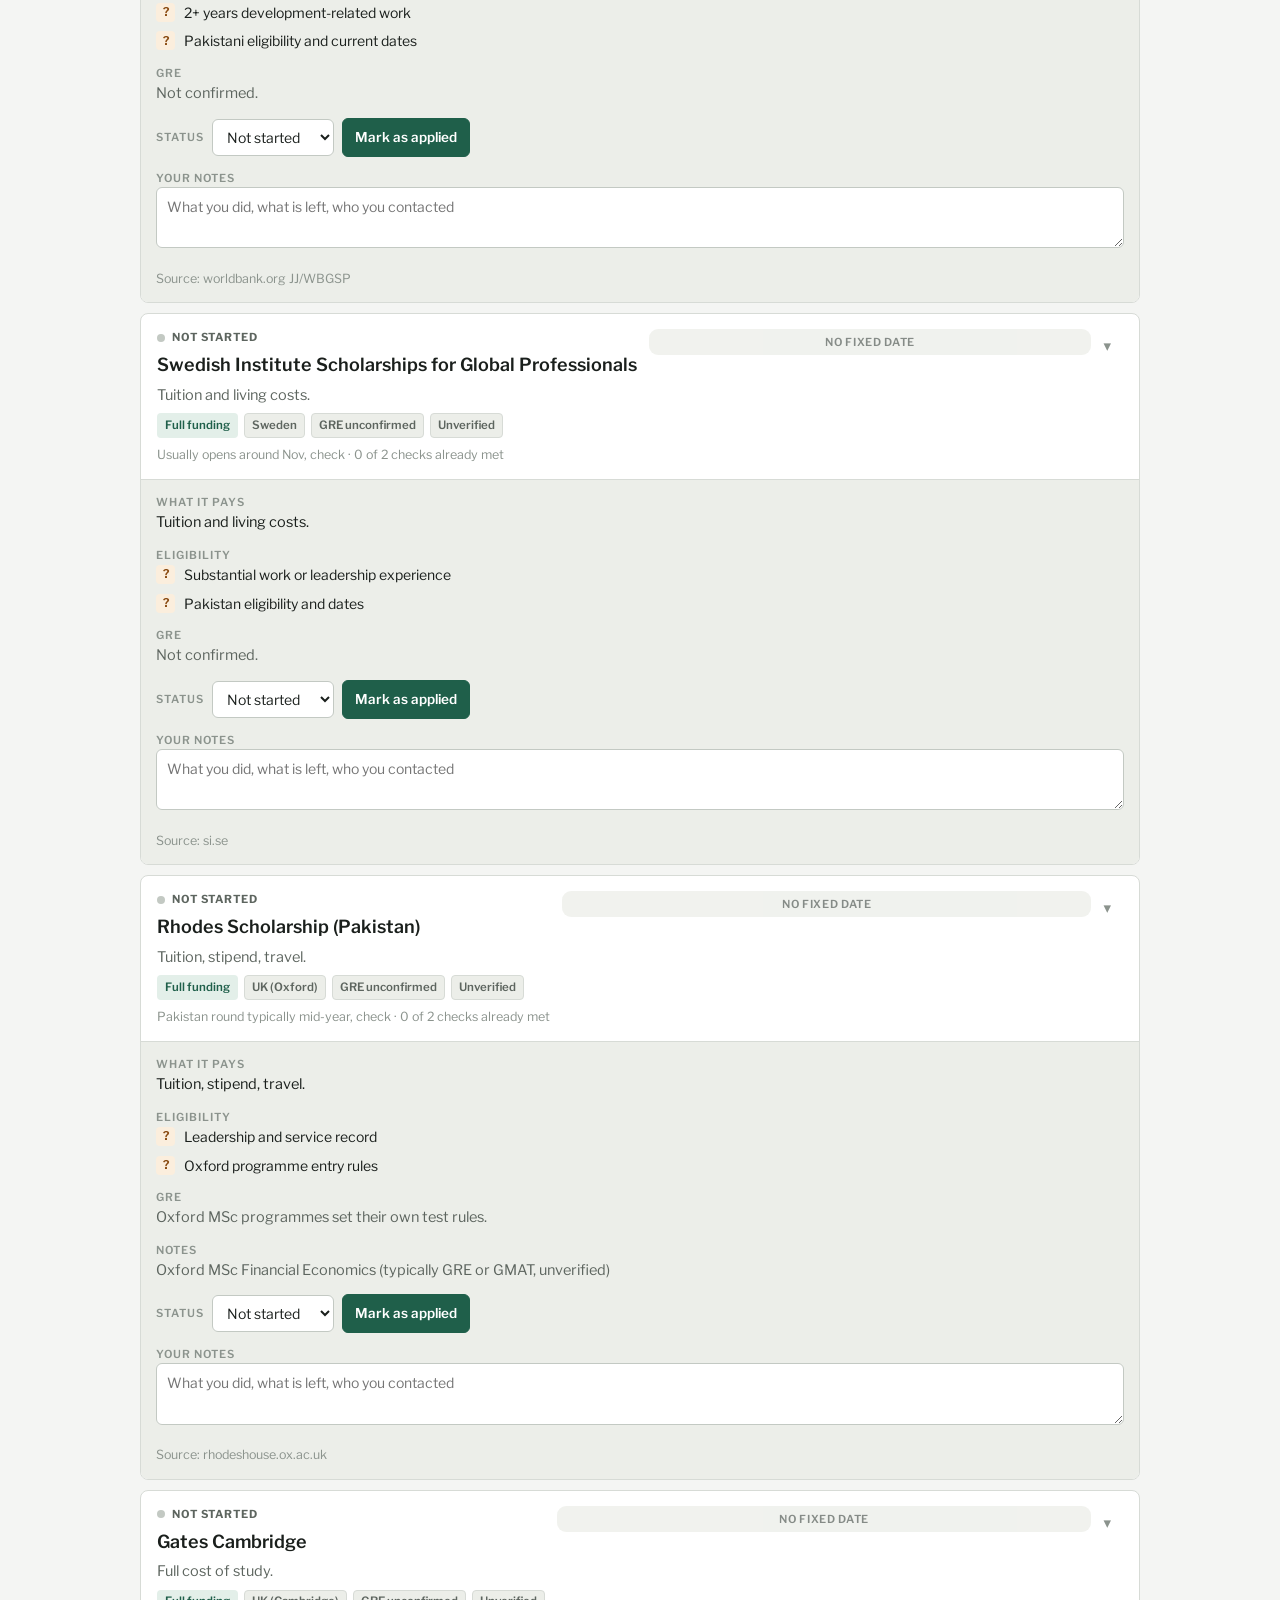
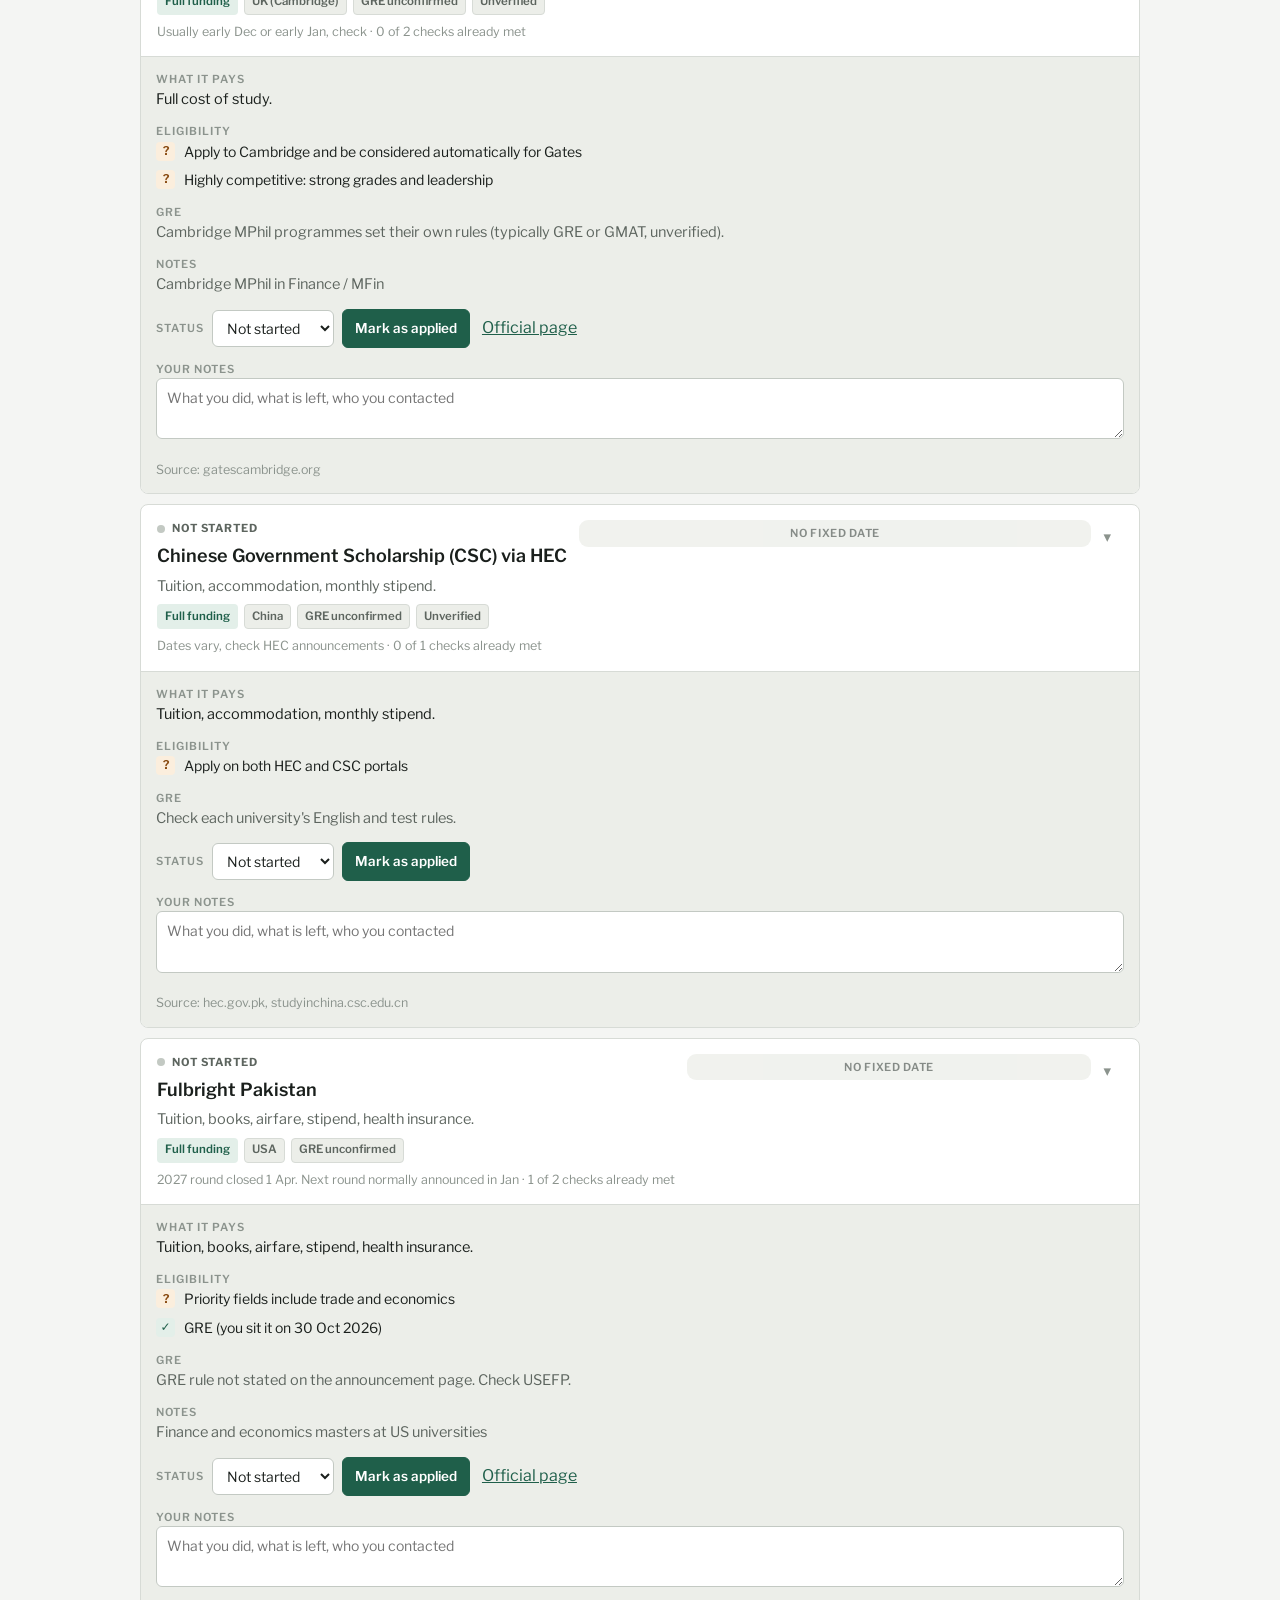
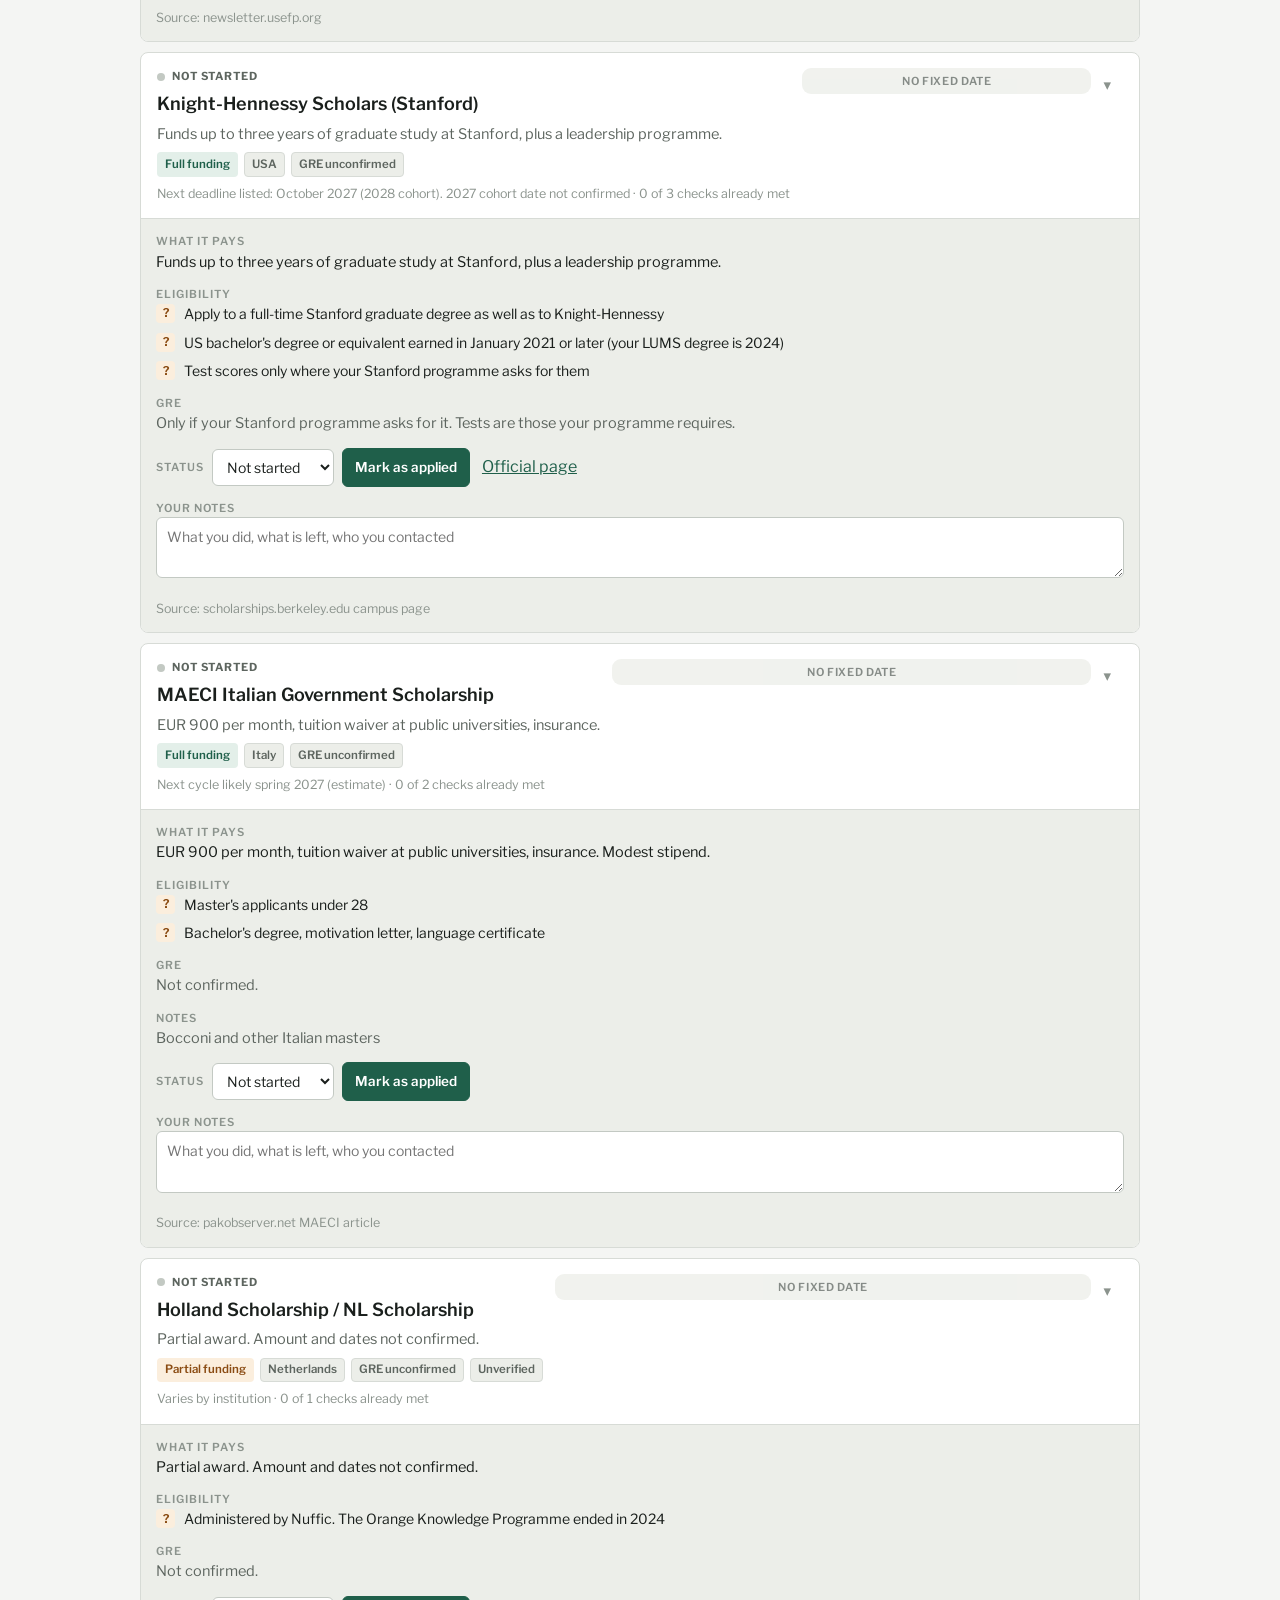
==== commit a9b3e331: "Add files via upload" ====
--- a/index.html
+++ b/index.html
@@ -3,16 +3,7 @@
 <head>
 <meta charset="utf-8">
 <meta name="viewport" content="width=device-width,initial-scale=1,viewport-fit=cover">
-<style>
-:root{color-scheme:light;padding-top:env(safe-area-inset-top,0px);padding-bottom:env(safe-area-inset-bottom,0px)}
-body{margin:0;font:14px system-ui,sans-serif}
-img{max-width:100%}
-[hidden]{display:none!important}
-</style>
-</head>
-<body>
 <title>Funding Tracker</title>
-<meta name="claude:viewport-fit-sides" content="cover">
 <link rel="stylesheet" href="https://fonts.googleapis.com/css2?family=Newsreader:opsz,wght@6..72,400;6..72,600&family=Libre+Franklin:wght@400;500;600;700&display=swap">
 <style>
 :root{
@@ -39,10 +30,6 @@
 .sub{color:var(--muted);font-size:14.5px;max-width:65ch}
 .lbl{font-size:11px;letter-spacing:.09em;text-transform:uppercase;color:var(--faint);font-weight:600}
 header{display:flex;flex-direction:column;gap:12px}
-.gre{display:flex;flex-wrap:wrap;align-items:baseline;gap:10px;background:var(--accent-soft);border:1px solid var(--line);
-border-left:4px solid var(--accent);border-radius:7px;padding:12px 14px;min-width:0}
-.gre b{font-family:Newsreader,Georgia,serif;font-size:22px;color:var(--accent)}
-.gre span{font-size:14px;color:var(--muted)}
 .tiles{display:grid;grid-template-columns:repeat(auto-fit,minmax(118px,1fr));gap:1px;background:var(--line);
 border:1px solid var(--line);border-radius:7px;overflow:hidden}
 .tile{background:var(--surface);padding:11px 13px;min-width:0}
@@ -88,7 +75,62 @@
 .foot{font-size:13px;color:var(--faint);max-width:65ch;display:flex;flex-direction:column;gap:5px}
 .save{font-size:12px;color:var(--faint);min-height:16px}
 @media(max-width:480px){h1{font-size:25px}.tile b{font-size:21px}}
+
+.hero{display:grid;grid-template-columns:repeat(auto-fit,minmax(220px,1fr));gap:12px}
+.box{background:var(--surface);border:1px solid var(--line);border-radius:10px;padding:14px 16px;display:flex;flex-direction:column;gap:6px;min-width:0}
+.box b{font-family:Newsreader,Georgia,serif;font-size:34px;line-height:1.05;color:var(--accent);font-weight:600}
+.box span{font-size:13.5px;color:var(--muted)}
+.box.gre{background:var(--accent-soft);border-left:4px solid var(--accent)}
+.hat{display:flex;align-items:flex-end;gap:10px;height:84px}
+.hb{flex:1;max-width:48px;display:flex;flex-direction:column;justify-content:flex-end;align-items:center;gap:3px}
+.hb i{display:block;width:100%;background:var(--line2);border-radius:4px 4px 0 0}
+.hb i.best{background:var(--accent)}
+.hb em{font-style:normal;font-size:12px;font-weight:700;color:var(--muted)}
+.msg{background:var(--surface);border:1px solid var(--line);border-radius:10px;padding:13px 16px;font-size:15.5px}
+.msg b{color:var(--accent)}
+.nextBox{display:flex;flex-direction:column;gap:8px}
+.next{display:grid;grid-template-columns:repeat(auto-fit,minmax(200px,1fr));gap:10px}
+.nx{display:grid;grid-template-columns:auto 1fr;grid-template-rows:auto auto;column-gap:10px;text-align:left;padding:11px 13px;
+border-radius:10px;background:var(--surface);border:1px solid var(--line);align-items:center;min-width:0}
+.nx b{grid-row:1/3;font-family:Newsreader,Georgia,serif;font-size:34px;line-height:1;color:var(--warn)}
+.nx span{font-size:11px;letter-spacing:.08em;text-transform:uppercase;color:var(--faint);align-self:end}
+.nx em{font-style:normal;font-size:14px;font-weight:600;line-height:1.3;min-width:0;overflow-wrap:anywhere}
+.filters{display:flex;flex-direction:column;gap:10px}
+.pills{display:flex;flex-wrap:wrap;gap:7px}
+.pills button{border-radius:999px;padding:7px 13px}
+.more summary{cursor:pointer;font-size:13.5px;color:var(--muted);padding:2px 0}
+.more .ctl{margin-top:8px}
+.count{font-size:12.5px;color:var(--faint)}
+.top{display:grid;grid-template-columns:auto minmax(0,1fr) auto auto;gap:12px;align-items:start;padding:15px 16px}
+.top .mid{display:flex;flex-direction:column;gap:7px;min-width:0}
+.top h3{font-size:18px}
+.one{margin:0;font-size:14.5px;color:var(--muted);max-width:68ch}
+.stat{display:flex;align-items:center;gap:7px;font-size:11px;letter-spacing:.08em;text-transform:uppercase;font-weight:700;color:var(--muted)}
+.stat .st{width:8px;height:8px;border-radius:50%}
+.dot{display:none}
+.when{display:flex;flex-direction:column;align-items:center;justify-content:center;min-width:64px;padding:7px 9px;border-radius:9px;
+background:var(--surface2);color:var(--muted);text-align:center;line-height:1.1}
+.when b{font-family:Newsreader,Georgia,serif;font-size:27px;font-weight:600;color:var(--fg)}
+.when span{font-size:11px;letter-spacing:.06em;text-transform:uppercase;font-weight:600}
+.when.hot{background:var(--bad-soft);color:var(--bad)}.when.hot b{color:var(--bad)}
+.when.warm{background:var(--warn-soft);color:var(--warn)}.when.warm b{color:var(--warn)}
+.when.past,.when.none{opacity:.75}
+.chev{color:var(--faint);font-size:15px;padding-top:6px;transition:transform .15s}
+article.open .chev{transform:rotate(180deg)}
+article.open{border-color:var(--line2)}
+.qa{margin-right:4px}
+.ruled{background:var(--surface);border:1px solid var(--line);border-radius:10px;padding:12px 16px}
+.ruled summary{cursor:pointer;font-weight:600;font-size:14.5px}
+.ruled ul{margin:10px 0 0;padding-left:18px;display:flex;flex-direction:column;gap:7px;font-size:14px;color:var(--muted);max-width:68ch}
+@media(max-width:560px){
+.top{grid-template-columns:minmax(0,1fr) auto;grid-template-areas:"mid chev" "when when"}
+.top .mid{grid-area:mid}.top .when{grid-area:when;flex-direction:row;gap:8px;justify-content:flex-start;align-items:baseline;min-width:0;padding:6px 10px}
+.top .chev{grid-area:chev}
+.box b{font-size:30px}
+}
 </style>
+</head>
+<body>
 <script>
 var P=[
 {i:"commonwealth",n:"Commonwealth Scholarships (via HEC)",k:"Scholarship",f:"Full",c:"UK",l:"Master's (taught), PhD",cov:"Tuition, airfare, monthly living allowance, study travel grant.",dt:"Closes 20 Oct 2026, 16:00 BST",d:"2026-10-20",g:["unk","The scheme does not set a GRE rule. The UK course you choose does."],v:1,src:"propakistani.pk, 21 Sep 2026",r:[["Full-time taught master's only (no MBA)","ok"],["IELTS 6.5 or equivalent","check"],["Apply on the CSC system and get nomination through the approved agency (HEC)","check"],["Pakistani citizen","ok"]]},
@@ -110,7 +152,7 @@
 {i:"uva",n:"Amsterdam Excellence Scholarship (UvA)",k:"Scholarship",f:"Full",c:"Netherlands",l:"Master's",cov:"EUR 25,000 for one year. Check whether it covers your full costs.",dt:"15 Jan 2027, but faculties set their own dates",d:"2027-01-15",g:["unk","Not confirmed. Check each programme."],v:1,pr:"UvA, Tilburg, Erasmus Rotterdam finance and financial economics masters",src:"heysuccess.com summary of UvA page",r:[["Non-EU student","ok"],["Top 10% of your class","check"],["Excellence and fit with the programme","check"]]},
 {i:"ireland-gov",n:"Government of Ireland International Education Scholarship",k:"Scholarship",f:"Full",c:"Ireland",l:"Master's, PhD (1 year)",cov:"Full tuition waiver plus EUR 10,000 living allowance. One year only.",dt:"2026 round closed 12 Mar 2026. Next call expected Jan to Mar 2027",d:"2027-03-12",est:1,g:["unk","Irish programmes often do not require GRE, but verify."],v:1,pr:"Finance masters at TCD, UCD, Galway, UCC",src:"propakistani.pk Ireland guide",r:[["Offer from an Irish institution first","check"],["Open to non-EU students, Pakistan appears eligible","ok"],["Academic excellence and leadership potential","check"]]},
 {i:"fulbright",n:"Fulbright Pakistan",k:"Scholarship",f:"Full",c:"USA",l:"Master's, PhD",cov:"Tuition, books, airfare, stipend, health insurance.",dt:"2027 round closed 1 Apr. Next round normally announced in Jan",d:"",g:["unk","GRE rule not stated on the announcement page. Check USEFP."],v:1,pr:"Finance and economics masters at US universities",src:"newsletter.usefp.org",u:"https://www.usefp.org/",r:[["Priority fields include trade and economics","check"],["GRE (you sit it on 30 Oct 2026)","ok"]]},
-{i:"kh",n:"Knight-Hennessy Scholars (Stanford)",k:"Scholarship",f:"Full",c:"USA",l:"Master's, PhD, professional",cov:"Full funding plus leadership programme.",dt:"Deadline and test rules not confirmed",d:"",g:["unk","Not confirmed."],v:0,src:"knight-hennessy.stanford.edu",u:"https://knight-hennessy.stanford.edu/",r:[["Apply to Knight-Hennessy and your Stanford degree separately","check"]]},
+{i:"kh",n:"Knight-Hennessy Scholars (Stanford)",k:"Scholarship",f:"Full",c:"USA",l:"Master's, PhD, professional",cov:"Funds up to three years of graduate study at Stanford, plus a leadership programme.",dt:"Next deadline listed: October 2027 (2028 cohort). 2027 cohort date not confirmed",d:"",g:["unk","Only if your Stanford programme asks for it. Tests are those your programme requires."],v:1,src:"scholarships.berkeley.edu campus page",u:"https://knight-hennessy.stanford.edu/",r:[["Apply to a full-time Stanford graduate degree as well as to Knight-Hennessy","check"],["US bachelor's degree or equivalent earned in January 2021 or later (your LUMS degree is 2024)","check"],["Test scores only where your Stanford programme asks for them","check"]]},
 {i:"maeci",n:"MAECI Italian Government Scholarship",k:"Scholarship",f:"Full",c:"Italy",l:"Master's, PhD",cov:"EUR 900 per month, tuition waiver at public universities, insurance. Modest stipend.",dt:"Next cycle likely spring 2027 (estimate)",d:"",g:["unk","Not confirmed."],v:1,pr:"Bocconi and other Italian masters",src:"pakobserver.net MAECI article",r:[["Master's applicants under 28","check"],["Bachelor's degree, motivation letter, language certificate","check"]]},
 {i:"swiss",n:"Swiss Government Excellence Scholarship",k:"Scholarship",f:"Partial",c:"Switzerland",l:"Master's (thesis research), PhD, postdoc",cov:"CHF 2,450 per month plus health insurance. Tuition not covered.",dt:"Closes 31 Oct 2026",d:"2026-10-31",g:["none","Not part of the scheme."],v:1,src:"propakistani.pk, 21 Sep 2026",r:[["Swiss supervisor and a research plan","gap"],["Master's must be completed by 31 Jul 2027 (master's rules are narrow, confirm on the official site)","gap"]]},
 {i:"nl",n:"Holland Scholarship / NL Scholarship",k:"Scholarship",f:"Partial",c:"Netherlands",l:"Bachelor's, Master's",cov:"Partial award. Amount and dates not confirmed.",dt:"Varies by institution",d:"",g:["unk","Not confirmed."],v:0,src:"studyinnl.org/finances/scholarships",r:[["Administered by Nuffic. The Orange Knowledge Programme ended in 2024","check"]]},
@@ -123,30 +165,71 @@
 {i:"ucd",n:"UCD Global Excellence Scholarship",k:"Scholarship",f:"Partial",c:"Ireland",l:"Master's",cov:"Partial tuition reduction.",dt:"Check UCD",d:"",g:["unk","Not confirmed."],v:0,src:"ucd.ie",r:[["Amount, eligibility and dates not confirmed","check"]]},
 {i:"edinburgh",n:"Edinburgh Global Masters Scholarships",k:"Scholarship",f:"Partial",c:"UK",l:"Master's",cov:"Partial tuition reduction.",dt:"Check Edinburgh",d:"",g:["unk","Not confirmed."],v:0,src:"ed.ac.uk",r:[["Amount, eligibility and dates not confirmed","check"]]},
 {i:"akf",n:"Aga Khan Foundation International Scholarship Programme",k:"Scholarship",f:"Partial",c:"Various",l:"Master's, PhD",cov:"Usually part grant, part loan.",dt:"Check the current AKF page",d:"",g:["unk","Not confirmed."],v:0,src:"the.akdn",r:[["Current rules and Pakistan eligibility (the page I could load was outdated)","check"]]},
-{i:"eu-gov",n:"Other European government scholarships (Austria OeAD, Czech, Poland NAWA, Estonia, Finland, Denmark)",k:"Scholarship",f:"Mixed",c:"Europe",l:"Master's",cov:"Varies, many are partial.",dt:"Varies, check each",d:"",g:["unk","Not confirmed."],v:0,src:"oead.at, studyinestonia.ee, nawa.gov.pl, studyinfinland.fi",r:[["Pakistani eligibility and dates for each national agency","check"]]}
+{i:"eu-gov",n:"Other European government scholarships (Austria OeAD, Czech, Poland NAWA, Estonia, Finland, Denmark)",k:"Scholarship",f:"Mixed",c:"Europe",l:"Master's",cov:"Varies, many are partial.",dt:"Varies, check each",d:"",g:["unk","Not confirmed."],v:0,src:"oead.at, studyinestonia.ee, nawa.gov.pl, studyinfinland.fi",r:[["Pakistani eligibility and dates for each national agency","check"]]},
+{i:"gatech-phd",n:"Georgia Tech Scheller College PhD",k:"PhD funding",f:"Full",c:"USA",l:"PhD",cov:"Tuition covered through a research assistantship, a stipend of 35,350 USD per year, funding guaranteed for up to five years. No separate funding application.",dt:"Closes 6 Jan 2027",d:"2027-01-06",g:["req","GRE or GMAT is required. Scores older than five years are not accepted. Your GRE on 30 Oct fits this deadline."],v:1,pr:"Strategy and Innovation is closed for Fall 2027. Check which other research areas are open.",src:"scheller.gatech.edu, financial support and admissions pages",u:"https://www.scheller.gatech.edu/explore-programs/phd/admissions/index.html",r:[["GRE or GMAT sent to Georgia Tech","check"],["TOEFL 100 or IELTS 7 for international applicants","check"],["A PhD needs a clear research question and a faculty match","check"],["Transcripts with English translations","check"]]},
+{i:"usphd",n:"Funded PhDs in the US (economics, finance, policy)",k:"PhD funding",f:"Full",c:"USA",l:"PhD",cov:"Most US PhD offers include a tuition waiver and a stipend, so there is no separate scholarship to win. Terms differ by department, so read each offer.",dt:"Most close between December and mid January (typical, confirm each)",d:"",g:["req","Most economics and finance PhDs ask for the GRE. Confirm per department."],v:0,pr:"Energy and climate economics, finance, public policy.",src:"General pattern, not one page. Verify each department",r:[["GRE score ready before applications (test on 30 Oct)","ok"],["Supervisor emails drafted, not yet sent","check"],["Maths preparation expected by economics PhDs, check each department","check"]]},
+{i:"mines",n:"Colorado School of Mines MS Mineral and Energy Economics",k:"Master's",f:"Mixed",c:"USA",l:"Master's (12 months)",cov:"International tuition is 42,840 USD per year. The listing does not describe assistantships, so ask the department about research or teaching funding before you apply.",dt:"International deadline 1 Mar 2027 for August 2027 start",d:"2027-03-01",g:["req","GRE is required."],v:1,pr:"Energy and minerals economics, close to your energy finance interest.",src:"mastersportal.com listing, official Mines page not opened",u:"https://www.mines.edu/",r:[["GRE you take on 30 Oct","ok"],["IELTS 6.5, TOEFL 79 or Duolingo 105","check"],["Two recommendation letters, CV, statement of purpose","check"]]},
+{i:"hec-top200",n:"HEC Overseas Scholarships, Top 200 universities",k:"Scholarship",f:"Full",c:"Global (top 200 universities)",l:"MS/MPhil, PhD",cov:"The notice I read does not list the benefits. HEC overseas awards are normally fully funded, so check the notice.",dt:"Closed 28 Aug 2026",d:"2026-08-28",g:["unk","Not stated. Selection uses the HAT score and an interview."],v:1,src:"propakistani.pk, 10 Aug 2026",u:"https://eservices.hec.gov.pk",r:[["CGPA 3.0 or higher out of 4.0 (yours is 3.09)","ok"],["HAT score and interview decide selection (your best HAT is 79)","ok"],["Apply on the HEC e-Services portal","check"]]}
 ];
+
 </script>
 <main>
   <header>
     <div class="lbl">Muhammad Abdullah · Lahore</div>
-    <h1>Funded and partly funded programmes</h1>
-    <p class="sub">Scholarships and master's programmes worth applying to, with what each one covers, when it closes, whether it wants a GRE score, and where you stand. Your status and notes save in whichever browser you open this in.</p>
-    <div class="gre"><b id="greDays">GRE</b><span id="greTxt">General Test, Friday 30 October 2026</span></div>
-    <div class="tiles" id="tiles"></div>
-    <div class="bar"><i id="barFill" style="width:0%"></i></div>
-    <div class="lbl" id="barTxt">Progress</div>
+    <h1>Your funding plan</h1>
+    <p class="sub">Funded and partly funded programmes for your master's or PhD, with what each one pays, when it closes, whether it wants a GRE score, and where you stand. Tap any card to open it. Your status and notes save automatically.</p>
   </header>
 
-  <div class="ctl">
-    <input type="search" id="q" placeholder="Search name, country, programme" aria-label="Search">
-    <select id="fFund" aria-label="Funding type"><option value="">All funding</option><option>Full</option><option>Partial</option><option>Mixed</option></select>
-    <select id="fStat" aria-label="Status"><option value="">All statuses</option></select>
-    <select id="fGre" aria-label="GRE"><option value="">GRE: any</option><option value="req">GRE required</option><option value="none">No GRE</option><option value="unk">GRE unconfirmed</option></select>
-    <select id="sort" aria-label="Sort"><option value="d">Soonest deadline</option><option value="f">Full funding first</option><option value="n">Name</option></select>
-    <button id="openOnly" aria-pressed="false">Open deadlines only</button>
-  </div>
+  <section class="hero" aria-label="Your numbers">
+    <div class="box gre">
+      <div class="lbl">GRE General Test</div>
+      <b id="greDays">GRE</b>
+      <span id="greTxt"></span>
+    </div>
+    <div class="box">
+      <div class="lbl">HAT scores</div>
+      <div class="hat" id="hat"></div>
+      <span id="hatTxt"></span>
+    </div>
+    <div class="box">
+      <div class="lbl">CGPA</div>
+      <b>3.09</b>
+      <span>out of 4.0. HEC's overseas notice asks for 3.0 or more.</span>
+    </div>
+  </section>
+
+  <div class="msg" id="msg"></div>
+  <div class="tiles" id="tiles"></div>
+
+  <section id="nextBox" class="nextBox" hidden>
+    <div class="lbl">Closing next, not started yet</div>
+    <div class="next" id="next"></div>
+  </section>
+
+  <section class="filters" aria-label="Filters">
+    <div class="pills" id="regions" role="group" aria-label="Region"></div>
+    <div class="ctl">
+      <div class="pills" id="funds" role="group" aria-label="Funding"></div>
+      <input type="search" id="q" placeholder="Search name, country, programme" aria-label="Search">
+    </div>
+    <details class="more">
+      <summary>More filters and sorting</summary>
+      <div class="ctl">
+        <select id="fStat" aria-label="Status"><option value="">All statuses</option></select>
+        <select id="fGre" aria-label="GRE"><option value="">GRE: any</option><option value="req">GRE required</option><option value="none">No GRE</option><option value="unk">GRE unconfirmed</option></select>
+        <select id="sort" aria-label="Sort"><option value="d">Soonest deadline</option><option value="f">Full funding first</option><option value="n">Name</option></select>
+        <button id="openOnly" aria-pressed="false">Open deadlines only</button>
+      </div>
+    </details>
+    <div class="count" id="count"></div>
+  </section>
 
   <div class="list" id="list"></div>
+
+  <details class="ruled">
+    <summary>Checked and ruled out for now</summary>
+    <ul id="ruled"></ul>
+  </details>
 
   <div class="foot">
     <span id="saveNote" class="save"></span>
@@ -157,68 +240,135 @@
 </main>
 <script>
 var ST=["Not started","Researching","Preparing","Applied","Submitted","Interview","Won","Rejected","Skipping"];
+var IN=["Applied","Submitted","Interview","Won"];
+var SEED={chevening:"Applied",commonwealth:"Applied"};
+var HAT=[55,65,79];
+var X=[
+ ["Hubert H. Humphrey Fellowship","Asks for 8 to 18 years of work experience and does not lead to a degree. The 2026 round closed on 20 May."],
+ ["Rotary Peace Fellowship","Asks for at least three years of full-time work or volunteer experience and a peace and conflict focus. You would reach that on experience around late 2027."],
+ ["Fulbright Scholar Program","For PhD holders going to teach or research, not a degree programme. The Fulbright degree route is already in the list."]
+];
+var now=new Date();
+var TODAY=new Date(now.getFullYear(),now.getMonth(),now.getDate());
 var GRE=new Date(2026,9,30);
-var TODAY=new Date(2026,9,17);
-var state={},db=null,uid=null,LS="abd_tracker_v1";
+var state={},db=null,uid=null,LS="abd_tracker_v1",region="",fund="";
 function lsLoad(){try{var s=localStorage.getItem(LS);if(s)state=JSON.parse(s)}catch(e){}}
 function lsSave(){try{localStorage.setItem(LS,JSON.stringify(state))}catch(e){}}
 function note(t){var n=document.getElementById("saveNote");n.textContent=t}
+function pd(s){var a=s.split("-");return new Date(+a[0],+a[1]-1,+a[2])}
 function days(a,b){return Math.round((b-a)/86400000)}
 function esc(s){var d=document.createElement("div");d.textContent=s;return d.innerHTML}
-function st(p){return (state[p.i]&&state[p.i].s)||"Not started"}
+function st(p){return (state[p.i]&&state[p.i].s)||SEED[p.i]||"Not started"}
 function nt(p){return (state[p.i]&&state[p.i].n)||""}
-
-function greHeader(){
+function dleft(p){return p.d?days(TODAY,pd(p.d)):null}
+function reg(p){
+  var c=p.c;
+  if(c.indexOf("USA")===0)return "USA";
+  if(/^(UK|Ireland|Glasgow)/.test(c))return "UK and Ireland";
+  if(/^(Germany|Turkey|Hungary|Italy|Europe|Sweden|Netherlands|Switzerland|France)/.test(c))return "Europe";
+  return "Asia and global";
+}
+var REGS=["USA","UK and Ireland","Europe","Asia and global"];
+function fmt(d){return d.toLocaleDateString("en-GB",{day:"numeric",month:"long"})}
+
+function heroInit(){
   var d=days(TODAY,GRE);
-  var g=document.getElementById("greDays");
-  g.textContent=d>0?(d+" days to the GRE"):(d===0?"GRE today":"GRE done");
-  document.getElementById("greTxt").textContent="General Test, Friday 30 October 2026. Scores reach most programmes in about 10 to 15 days.";
-}
-
-function tiles(){
-  var full=0,part=0,soon=0,moving=0;
+  document.getElementById("greDays").textContent=d>0?(d+" days to go"):(d===0?"Test day":"Done");
+  var a=new Date(GRE.getTime()+10*86400000),b=new Date(GRE.getTime()+15*86400000);
+  document.getElementById("greTxt").textContent="Friday 30 October 2026. Scores reach most programmes 10 to 15 days later, about "+fmt(a)+" to "+fmt(b)+".";
+  var best=Math.max.apply(null,HAT);
+  document.getElementById("hat").innerHTML=HAT.map(function(v,i){
+    return '<div class="hb"><em>'+v+'</em><i class="'+(v===best?"best":"")+'" style="height:'+Math.round(v*0.55)+'px"></i></div>'}).join("");
+  document.getElementById("hatTxt").textContent="Three attempts, best "+best+"%. The HEC notice I read sets no minimum score, selection is merit based on HAT plus interview. HAT results are reported as valid for two years, so check the date on your result.";
+}
+
+function summary(){
+  var full=0,open=0,inn=0;
   P.forEach(function(p){
-    if(p.f==="Full")full++;else if(p.f==="Partial")part++;
-    var s=st(p);
-    if(["Preparing","Applied","Submitted","Interview","Won"].indexOf(s)>-1)moving++;
-    if(p.d){var dd=days(TODAY,new Date(p.d));if(dd>=0&&dd<=90)soon++}
+    if(p.f==="Full")full++;
+    var dd=dleft(p);if(dd!==null&&dd>=0)open++;
+    if(IN.indexOf(st(p))>-1)inn++;
   });
-  var t=[[P.length,"Programmes"],[full,"Fully funded"],[part,"Partly funded"],[soon,"Close in 90 days"],[moving,"You are on"]];
+  var t=[[P.length,"Programmes"],[full,"Fully funded"],[open,"Open with a date"],[inn,"Applications in"]];
   document.getElementById("tiles").innerHTML=t.map(function(x){
     return '<div class="tile"><b>'+x[0]+'</b><span>'+x[1]+'</span></div>'}).join("");
-  var pct=Math.round(moving/P.length*100);
-  document.getElementById("barFill").style.width=pct+"%";
-  document.getElementById("barTxt").textContent=moving+" of "+P.length+" moving ("+pct+"%)";
-}
-
-function card(p){
+
+  var names=P.filter(function(p){return IN.indexOf(st(p))>-1}).map(function(p){return p.n.replace(/ \(via HEC\)/,"")});
+  var nx=P.filter(function(p){var dd=dleft(p);return dd!==null&&dd>=0&&st(p)==="Not started"}).sort(function(a,b){return dleft(a)-dleft(b)});
+  var m=document.getElementById("msg");
+  if(names.length){
+    m.innerHTML='<b>'+names.length+(names.length===1?" application is in.":" applications are in.")+'</b> '+esc(names.join(" and "))+'.'+
+      (nx.length?' Next to start: '+esc(nx[0].n)+', '+(dleft(nx[0])===0?"due today":dleft(nx[0])+" days left")+'.':'');
+  }else{m.innerHTML='<b>No applications marked yet.</b> Open a card and set its status as you go.'}
+  var nb=document.getElementById("nextBox");
+  if(nx.length){
+    nb.hidden=false;
+    document.getElementById("next").innerHTML=nx.slice(0,3).map(function(p){
+      var dd=dleft(p);
+      return '<button class="nx" data-id="'+p.i+'"><b>'+dd+'</b><span>'+(dd===1?"day":"days")+'</span><em>'+esc(p.n)+'</em></button>'}).join("");
+    Array.prototype.forEach.call(document.querySelectorAll(".nx"),function(b){
+      b.addEventListener("click",function(){jump(b.getAttribute("data-id"))})});
+  }else nb.hidden=true;
+}
+
+function jump(id){
+  region="";fund="";document.getElementById("q").value="";document.getElementById("fStat").value="";
+  document.getElementById("fGre").value="";openOnly=false;document.getElementById("openOnly").setAttribute("aria-pressed","false");
+  pills();render(false,id);
+}
+
+function pills(){
+  var R=document.getElementById("regions");R.textContent="";
+  [["","All regions"]].concat(REGS.map(function(r){return [r,r]})).forEach(function(x){
+    var n=x[0]?P.filter(function(p){return reg(p)===x[0]}).length:P.length;
+    var b=document.createElement("button");b.textContent=x[1]+" "+n;b.setAttribute("aria-pressed",region===x[0]?"true":"false");
+    b.addEventListener("click",function(){region=x[0];pills();render()});R.appendChild(b)});
+  var F=document.getElementById("funds");F.textContent="";
+  [["","Any funding"],["Full","Full"],["Partial","Partial"],["Mixed","Mixed"]].forEach(function(x){
+    var b=document.createElement("button");b.textContent=x[1];b.setAttribute("aria-pressed",fund===x[0]?"true":"false");
+    b.addEventListener("click",function(){fund=x[0];pills();render()});F.appendChild(b)});
+}
+
+function firstLine(s){var m=s.match(/^.{20,150}?[.](\s|$)/);return m?m[0].trim():s}
+
+function card(p,focus){
   var a=document.createElement("article");
-  var s=st(p),open=false;
-  var dd=p.d?days(TODAY,new Date(p.d)):null;
+  var s=st(p),open=!!focus;
+  var dd=dleft(p);
   var col={"Not started":"var(--line2)","Researching":"var(--warn)","Preparing":"var(--warn)","Applied":"var(--accent)","Submitted":"var(--accent)","Interview":"var(--accent)","Won":"var(--good)","Rejected":"var(--bad)","Skipping":"var(--faint)"}[s];
+  var ok=p.r.filter(function(x){return x[1]==="ok"}).length;
   var tags='<span class="tag '+(p.f==="Full"?"full":p.f==="Partial"?"part":"")+'">'+esc(p.f)+' funding</span>';
   tags+='<span class="tag">'+esc(p.c)+'</span>';
   if(p.g[0]==="req")tags+='<span class="tag gre">GRE required</span>';
   else if(p.g[0]==="none")tags+='<span class="tag">No GRE</span>';
   else tags+='<span class="tag">GRE unconfirmed</span>';
-  if(dd!==null&&dd>=0&&dd<=45)tags+='<span class="tag due">'+(dd===0?"Due today":dd+" days left")+'</span>';
-  if(dd!==null&&dd<0)tags+='<span class="tag">Closed, watch next round</span>';
   if(!p.v)tags+='<span class="tag">Unverified</span>';
   if(p.est)tags+='<span class="tag">Date is an estimate</span>';
-  tags+='<span class="tag">'+esc(s)+'</span>';
-
-  var head=document.createElement("div");head.className="top";head.setAttribute("role","button");head.tabIndex=0;
-  head.innerHTML='<span class="dot" style="background:'+col+'"></span><div><h3>'+esc(p.n)+'</h3><div class="tags">'+tags+'</div><div class="src">'+esc(p.dt)+'</div></div>';
+  var when;
+  if(dd===null)when='<div class="when none"><span>No fixed date</span></div>';
+  else if(dd<0)when='<div class="when past"><span>Closed</span></div>';
+  else when='<div class="when '+(dd<=14?"hot":dd<=45?"warm":"")+'"><b>'+dd+'</b><span>'+(dd===1?"day":"days")+' left</span></div>';
+
+  var head=document.createElement("div");head.className="top";head.setAttribute("role","button");head.tabIndex=0;head.setAttribute("aria-expanded",open?"true":"false");
+  head.innerHTML='<span class="dot" style="background:'+col+'" title="'+esc(s)+'"></span>'+
+    '<div class="mid"><h3>'+esc(p.n)+'</h3><p class="one">'+esc(firstLine(p.cov))+'</p><div class="tags">'+tags+'</div>'+
+    '<div class="src">'+esc(p.dt)+' · '+ok+' of '+p.r.length+' checks already met</div></div>'+when+
+    '<span class="chev" aria-hidden="true">&#9662;</span>';
   a.appendChild(head);
 
-  var b=document.createElement("div");b.className="body";b.hidden=true;
-  var h='<p class="g">'+esc(p.cov)+'</p>';
+  var stBar='<div class="stat"><span class="st" style="background:'+col+'"></span>'+esc(s)+'</div>';
+  head.querySelector(".mid").insertAdjacentHTML("afterbegin",stBar);
+
+  var b=document.createElement("div");b.className="body";b.hidden=!open;
+  var h='<div><div class="lbl">What it pays</div><p class="g">'+esc(p.cov)+'</p></div>';
   h+='<div><div class="lbl">Eligibility</div><ul class="req">'+p.r.map(function(x){
     var m=x[1]==="ok"?'<span class="mk ok">&#10003;</span>':x[1]==="gap"?'<span class="mk gap">!</span>':'<span class="mk check">?</span>';
     return '<li>'+m+'<span>'+esc(x[0])+'</span></li>'}).join("")+'</ul></div>';
   h+='<div><div class="lbl">GRE</div><p>'+esc(p.g[1])+'</p></div>';
-  if(p.pr)h+='<div><div class="lbl">Programmes</div><p>'+esc(p.pr)+'</p></div>';
-  h+='<div class="row"><span class="lbl">Status</span><select data-id="'+p.i+'" class="selS" aria-label="Status"></select>'+(p.u?'<a href="'+esc(p.u)+'" target="_blank" rel="noopener">Official page</a>':'')+'</div>';
+  if(p.pr)h+='<div><div class="lbl">Notes</div><p>'+esc(p.pr)+'</p></div>';
+  h+='<div class="row"><span class="lbl">Status</span><select data-id="'+p.i+'" class="selS" aria-label="Status"></select>'+
+     (IN.indexOf(s)<0?'<button class="pri qa">Mark as applied</button>':'')+
+     (p.u?'<a href="'+esc(p.u)+'" target="_blank" rel="noopener">Official page</a>':'')+'</div>';
   h+='<div><div class="lbl">Your notes</div><textarea class="taN" data-id="'+p.i+'" placeholder="What you did, what is left, who you contacted"></textarea></div>';
   h+='<div class="src">Source: '+esc(p.src)+'</div>';
   b.innerHTML=h;
@@ -227,66 +377,74 @@
   var sel=b.querySelector(".selS");
   ST.forEach(function(o){var op=document.createElement("option");op.textContent=o;sel.appendChild(op)});
   sel.value=s;
-  sel.addEventListener("change",function(){set(p.i,{s:sel.value})});
-  sel.addEventListener("click",function(e){e.stopPropagation()});
+  sel.addEventListener("change",function(){set(p.i,{s:sel.value},true)});
+  var qa=b.querySelector(".qa");
+  if(qa)qa.addEventListener("click",function(){set(p.i,{s:"Applied"},true)});
   var ta=b.querySelector(".taN");ta.value=nt(p);
   var tmr=null;
-  ta.addEventListener("input",function(){clearTimeout(tmr);tmr=setTimeout(function(){set(p.i,{n:ta.value})},600)});
-
-  function tog(){open=!open;b.hidden=!open}
+  ta.addEventListener("input",function(){clearTimeout(tmr);tmr=setTimeout(function(){set(p.i,{n:ta.value},false)},600)});
+
+  function tog(){open=!open;b.hidden=!open;head.setAttribute("aria-expanded",open?"true":"false");a.classList.toggle("open",open)}
+  if(open)a.classList.add("open");
   head.addEventListener("click",tog);
   head.addEventListener("keydown",function(e){if(e.key==="Enter"||e.key===" "){e.preventDefault();tog()}});
+  a.id="c-"+p.i;
   return a;
 }
 
-function set(id,patch){
+var openOnly=false,openIds={};
+function set(id,patch,redraw){
   state[id]=Object.assign({},state[id]||{},patch);
-  lsSave();tiles();
+  if(patch.s&&!state[id].s)state[id].s=patch.s;
+  lsSave();summary();
   if(db&&uid){
     db.doc("data/users/"+uid+"/tracker").set(state).then(function(){note("Saved")},function(e){note("Saved on this device only")});
   }else{note("Saved on this device only")}
-  render(true);
-}
-
-var openOnly=false;
-function render(keep){
+  if(redraw)render(true,id);
+}
+
+function render(keep,focus){
   var q=document.getElementById("q").value.toLowerCase().trim();
-  var ff=document.getElementById("fFund").value;
   var fs=document.getElementById("fStat").value;
   var fg=document.getElementById("fGre").value;
   var so=document.getElementById("sort").value;
   var rows=P.filter(function(p){
-    if(ff&&p.f!==ff)return false;
+    if(region&&reg(p)!==region)return false;
+    if(fund&&p.f!==fund)return false;
     if(fs&&st(p)!==fs)return false;
     if(fg&&p.g[0]!==fg)return false;
-    if(openOnly){if(!p.d)return false;if(days(TODAY,new Date(p.d))<0)return false}
+    if(openOnly){var dd=dleft(p);if(dd===null||dd<0)return false}
     if(q){var hay=(p.n+" "+p.c+" "+p.l+" "+(p.pr||"")+" "+p.cov).toLowerCase();if(hay.indexOf(q)<0)return false}
     return true;
   });
   rows.sort(function(a,b){
     if(so==="n")return a.n.localeCompare(b.n);
     if(so==="f"){var r={Full:0,Partial:1,Mixed:2};if(r[a.f]!==r[b.f])return r[a.f]-r[b.f]}
-    var x=a.d?new Date(a.d).getTime():Infinity,y=b.d?new Date(b.d).getTime():Infinity;
-    var xp=a.d&&days(TODAY,new Date(a.d))<0,yp=b.d&&days(TODAY,new Date(b.d))<0;
+    var da=dleft(a),db_=dleft(b);
+    var xp=da!==null&&da<0,yp=db_!==null&&db_<0;
     if(xp&&!yp)return 1;if(yp&&!xp)return -1;
+    var x=da===null?Infinity:da,y=db_===null?Infinity:db_;
     return x-y;
   });
+  document.getElementById("count").textContent=rows.length+" of "+P.length+" programmes shown";
   var L=document.getElementById("list");L.textContent="";
   if(!rows.length){var e=document.createElement("p");e.className="sub";e.textContent="Nothing matches those filters.";L.appendChild(e);return}
-  rows.forEach(function(p){L.appendChild(card(p))});
+  rows.forEach(function(p){L.appendChild(card(p,focus===p.i))});
+  if(focus){var el=document.getElementById("c-"+focus);if(el&&el.scrollIntoView)el.scrollIntoView({block:"nearest"})}
 }
 
 lsLoad();
 var fsSel=document.getElementById("fStat");
 ST.forEach(function(o){var op=document.createElement("option");op.textContent=o;fsSel.appendChild(op)});
-["q","fFund","fStat","fGre","sort"].forEach(function(id){
+["q","fStat","fGre","sort"].forEach(function(id){
   var el=document.getElementById(id);
   el.addEventListener(id==="q"?"input":"change",function(){render()});
 });
 document.getElementById("openOnly").addEventListener("click",function(){
   openOnly=!openOnly;this.setAttribute("aria-pressed",openOnly?"true":"false");render();
 });
-greHeader();tiles();render();
+document.getElementById("ruled").innerHTML=X.map(function(x){return '<li><b>'+esc(x[0])+'.</b> '+esc(x[1])+'</li>'}).join("");
+heroInit();pills();summary();render();
 
 (async function(){
   try{
@@ -300,8 +458,8 @@
     var snap=await d.doc("data/users/"+id+"/tracker").get();
     if(snap.exists){
       var rem=snap.data()||{};
-      Object.keys(rem).forEach(function(k){if(!state[k])state[k]=rem[k]});
-      lsSave();tiles();render();
+      Object.keys(rem).forEach(function(k){if(!state[k]||!state[k].s)state[k]=Object.assign({},rem[k],state[k]||{})});
+      lsSave();summary();render();
       note("Synced to your account");
     }else{note("Synced to your account")}
   }catch(e){}
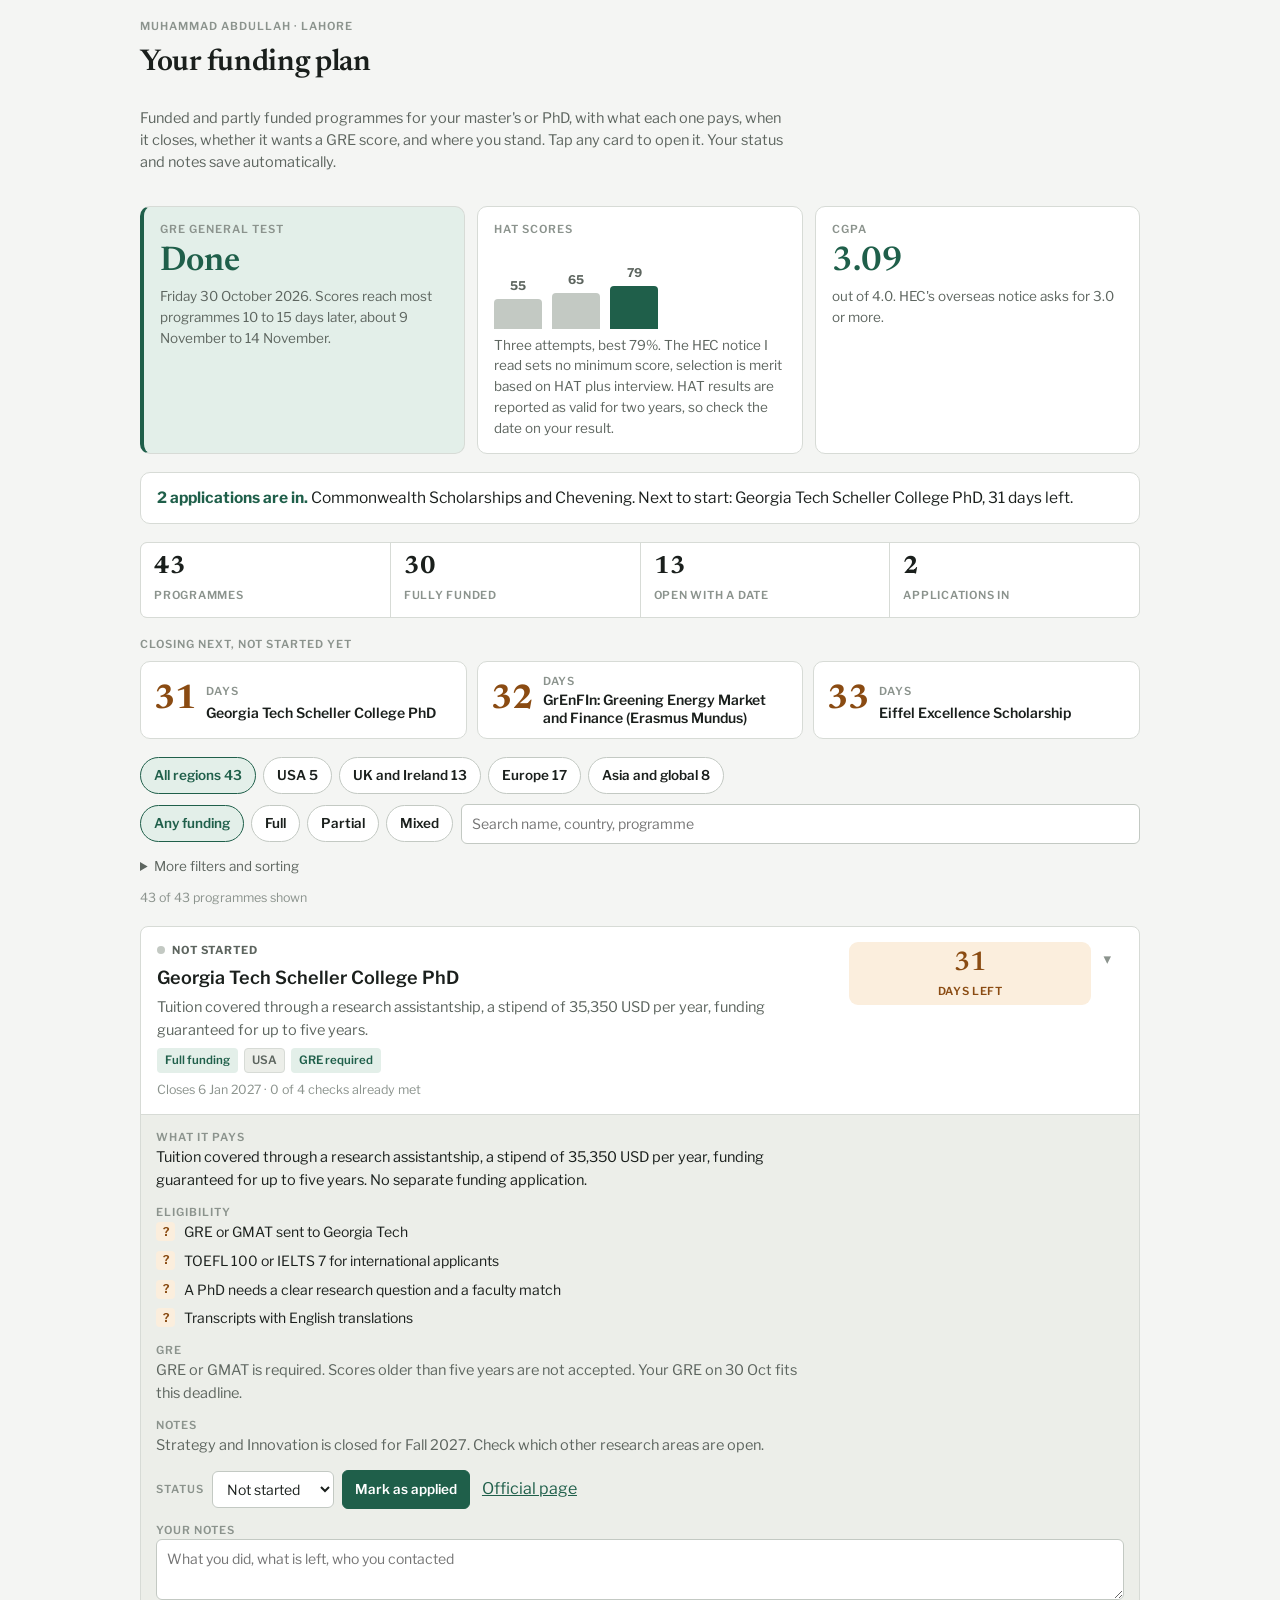
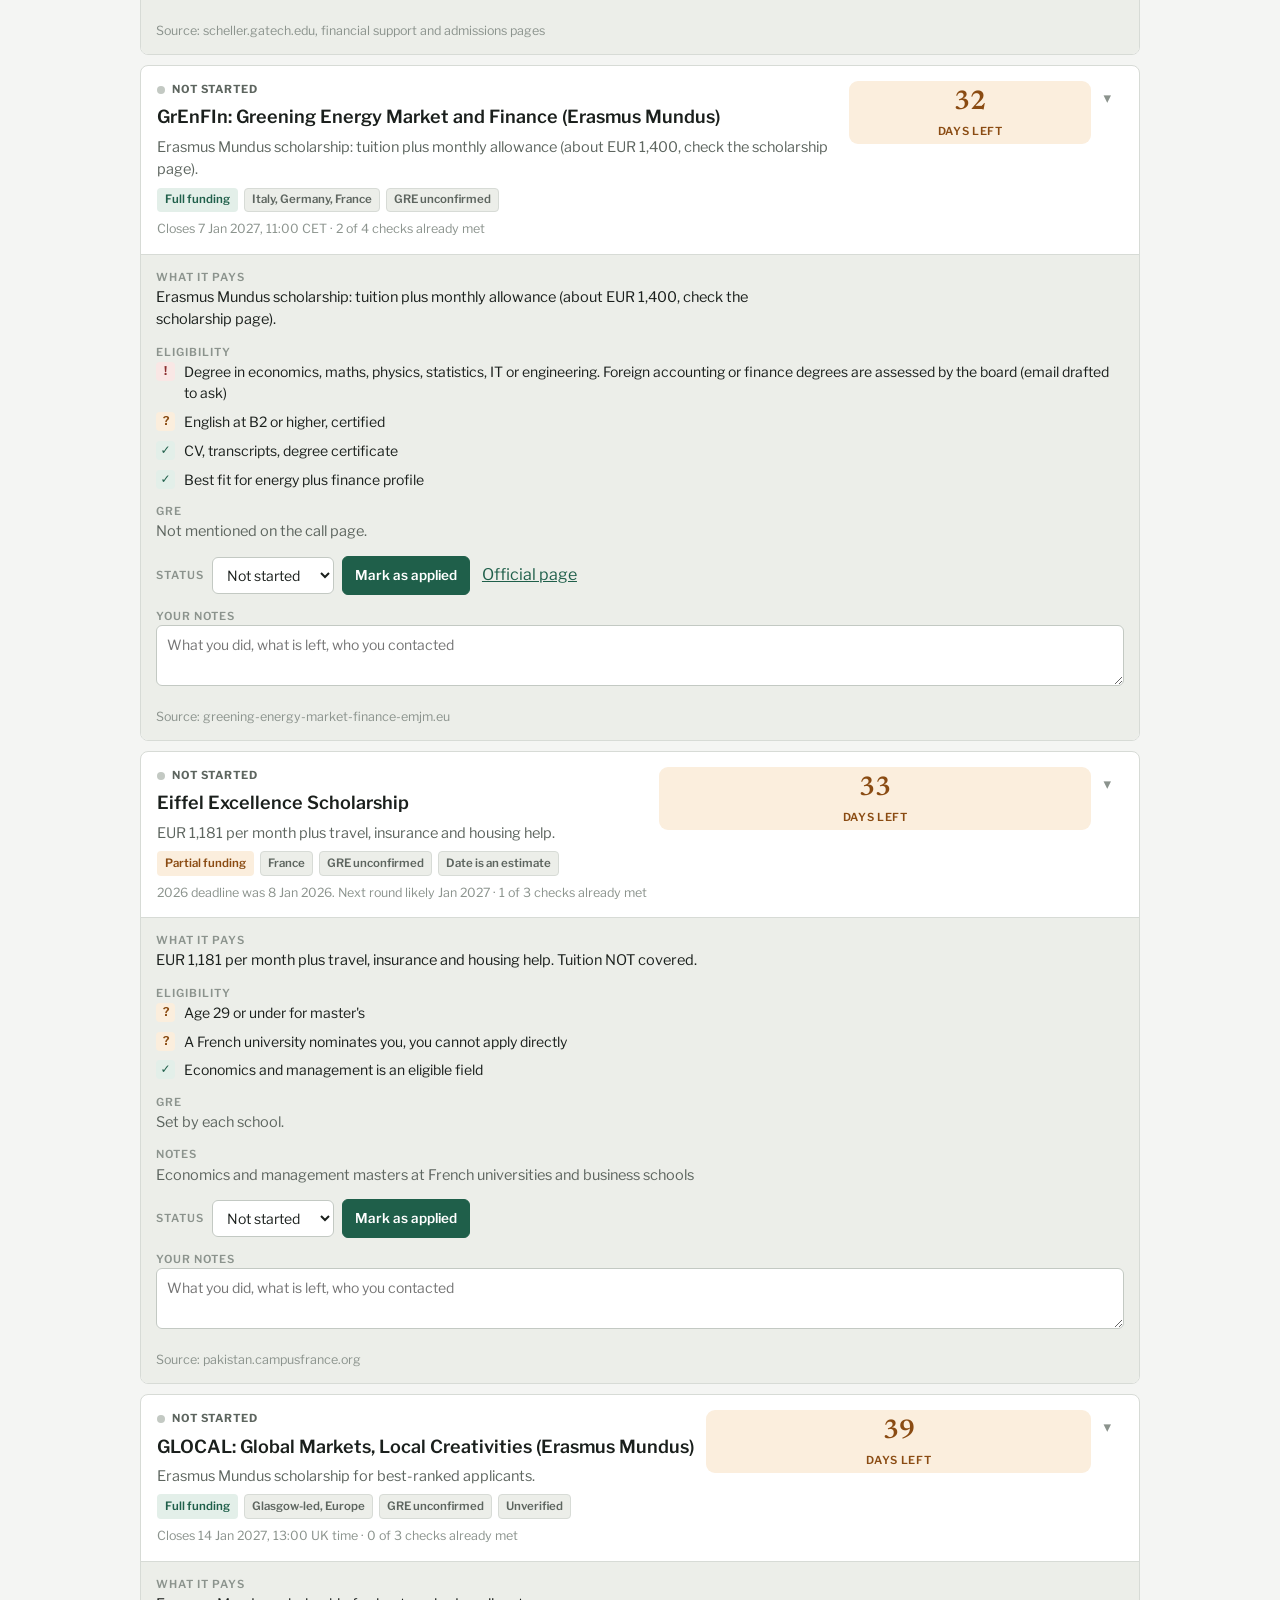
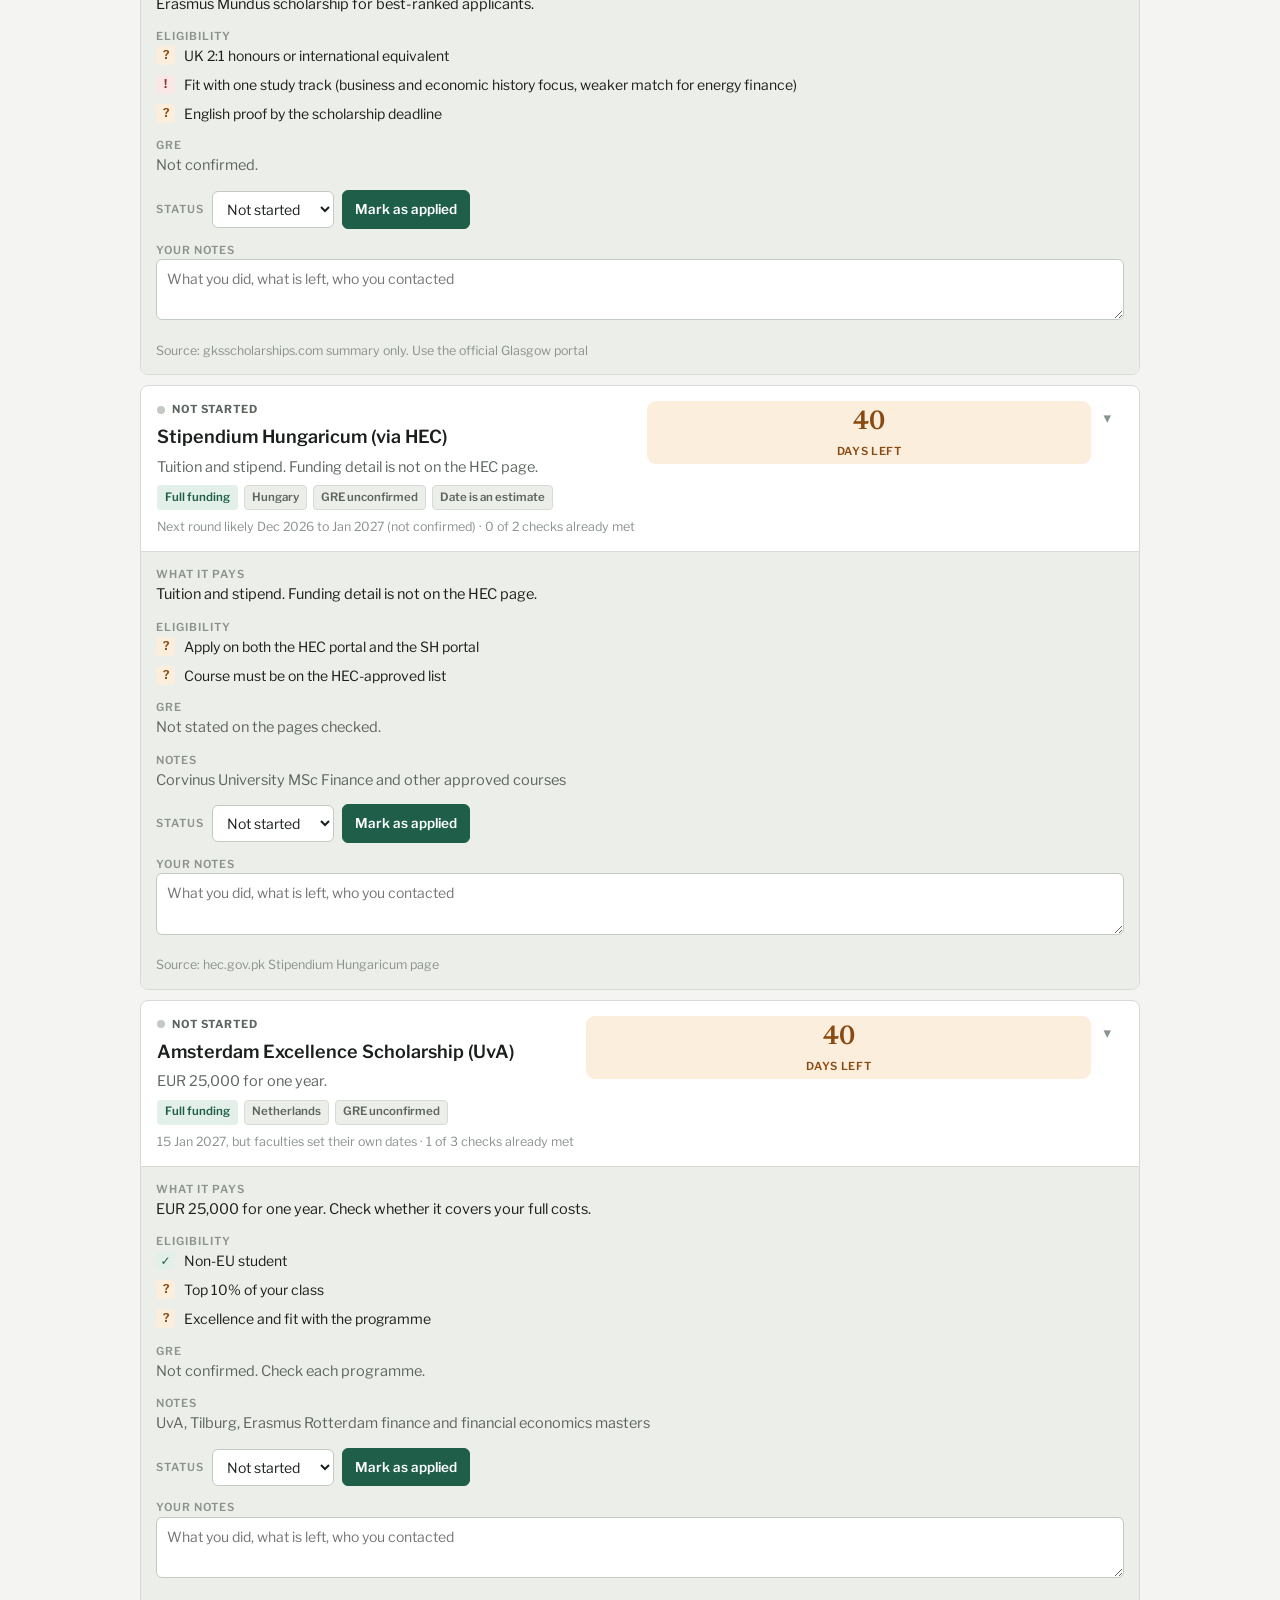
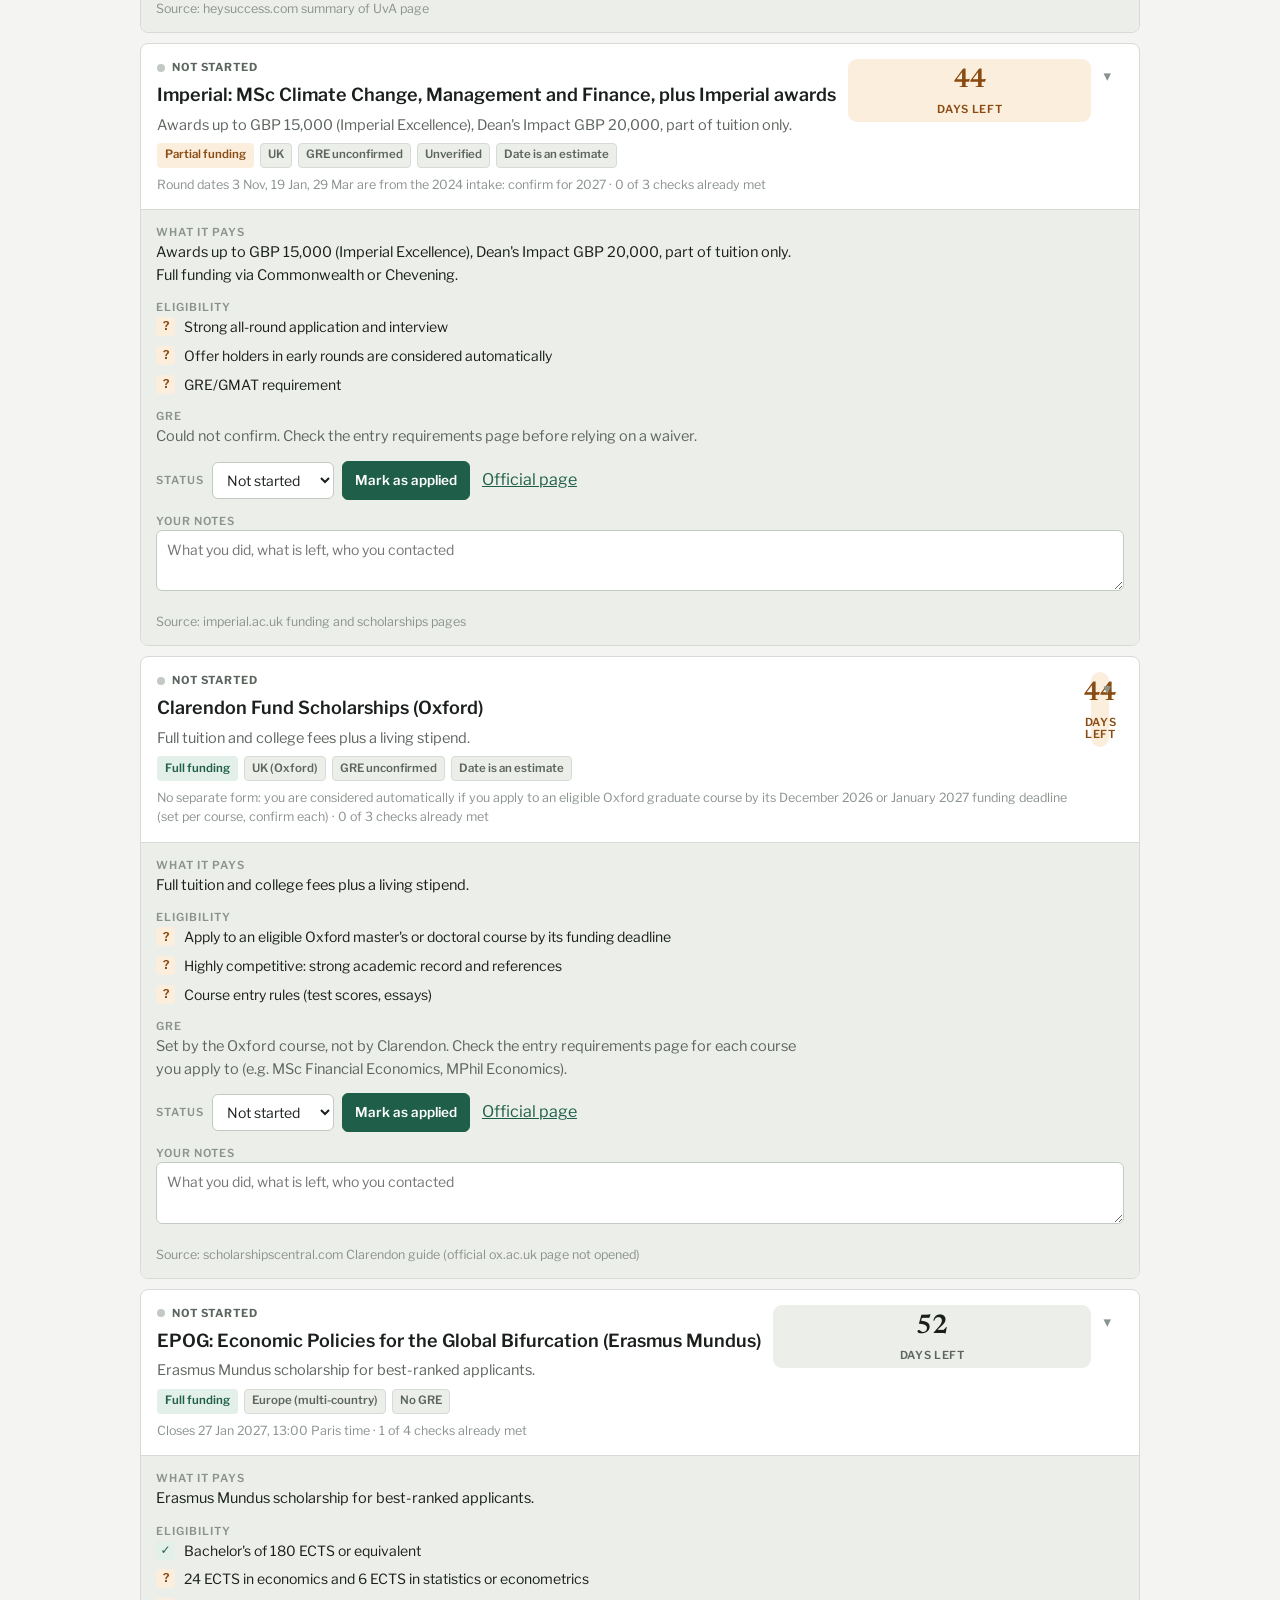
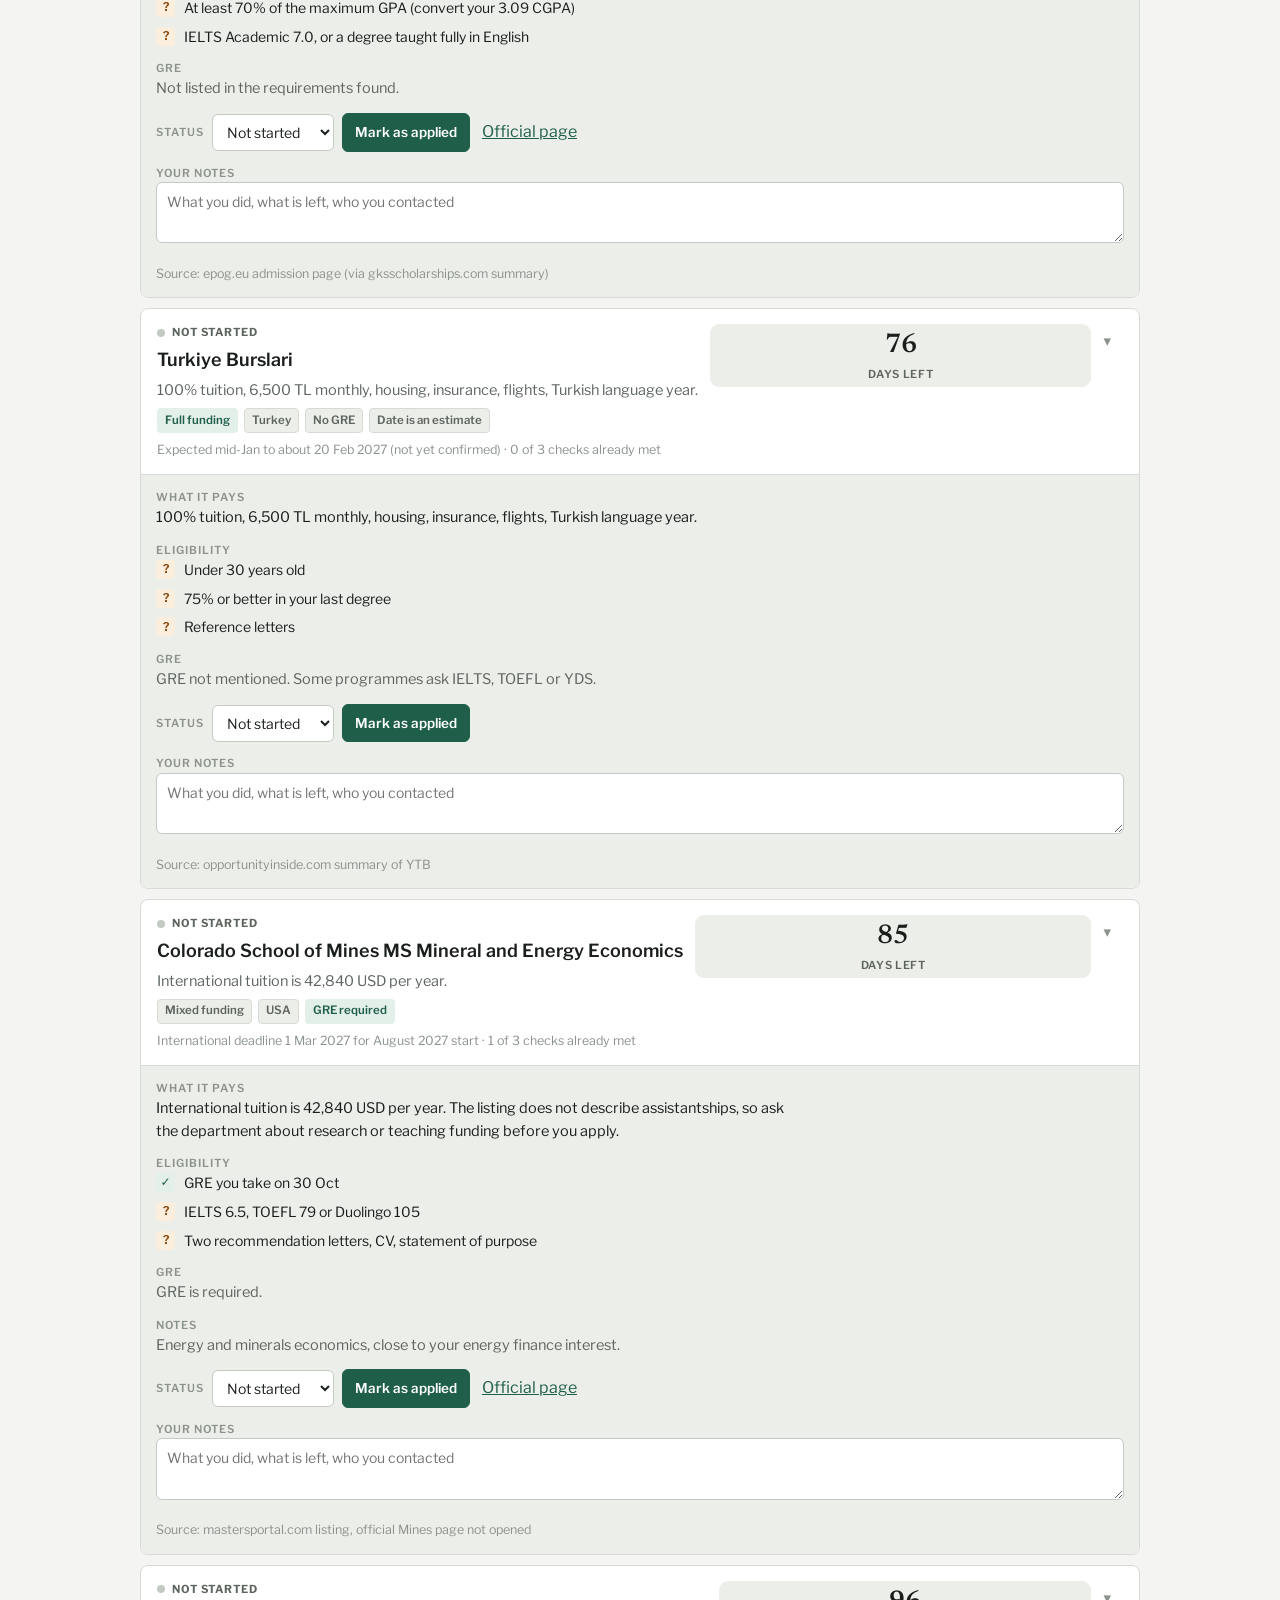
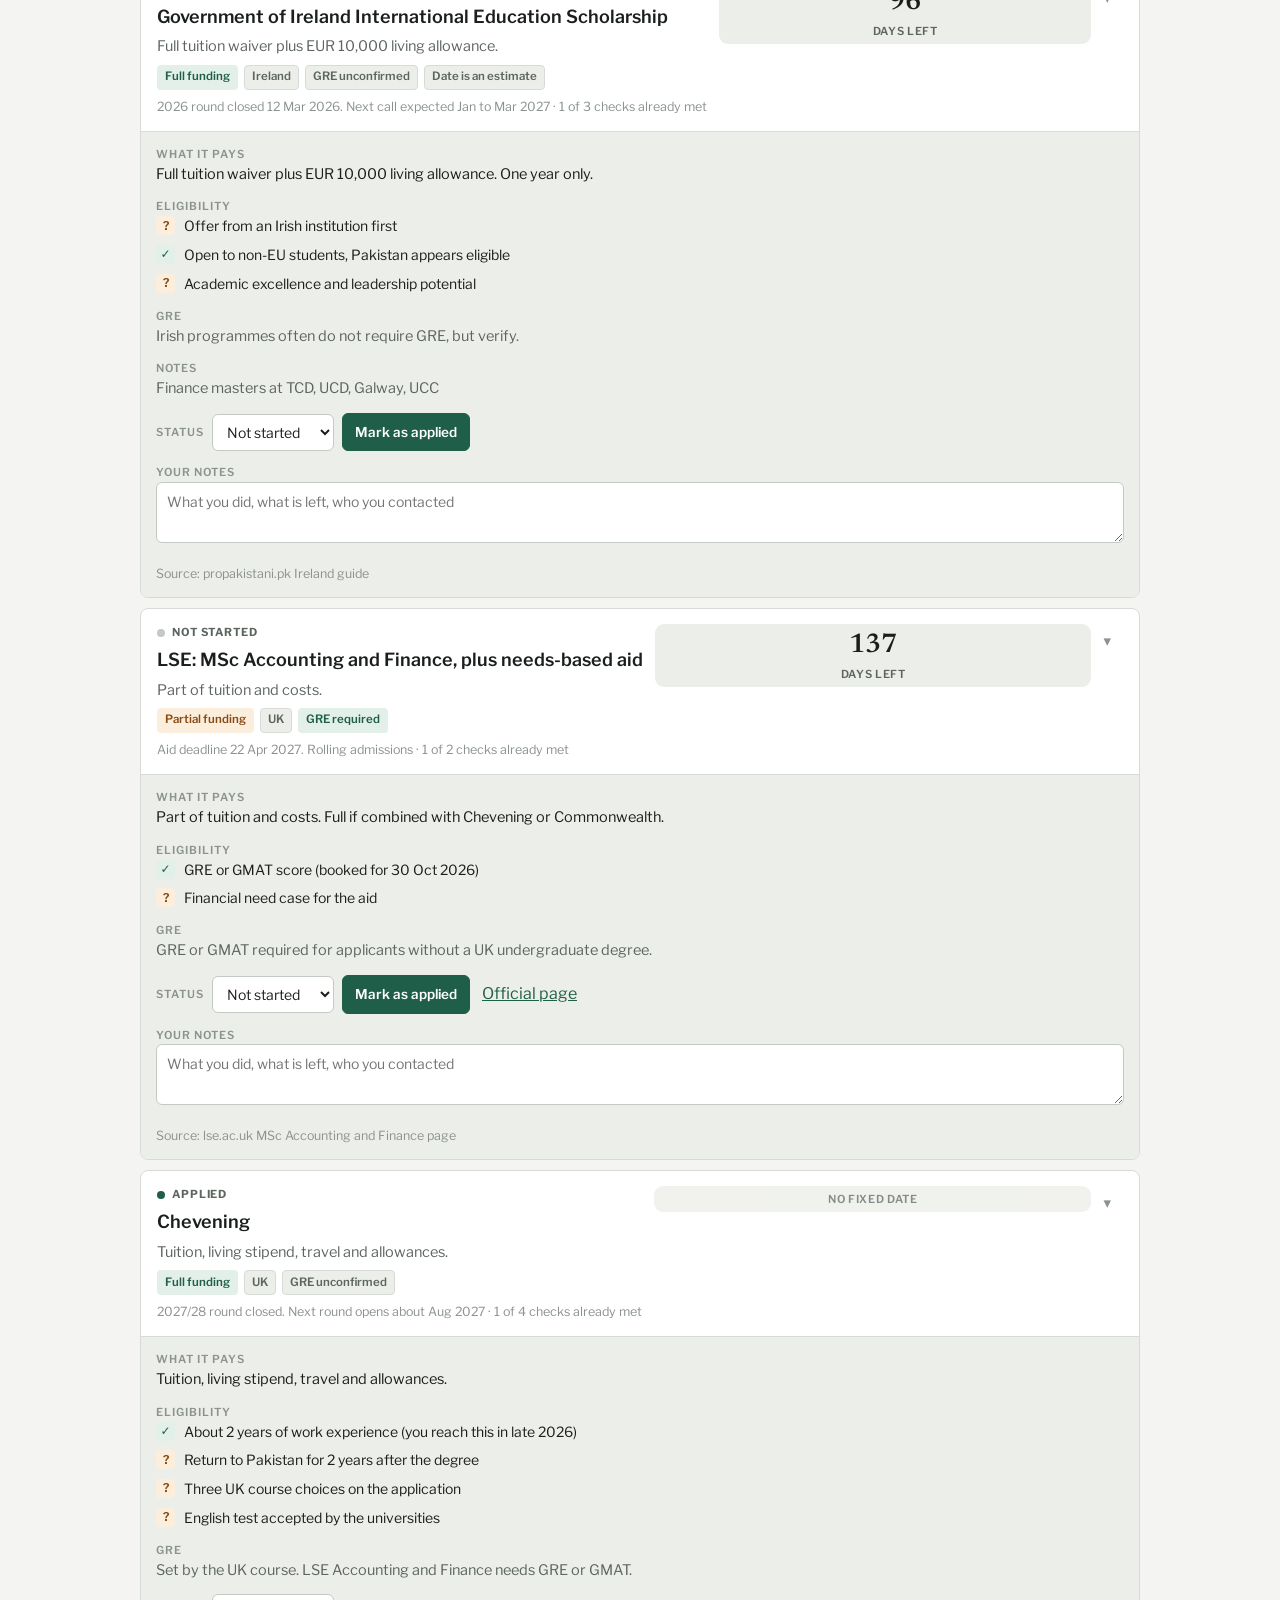
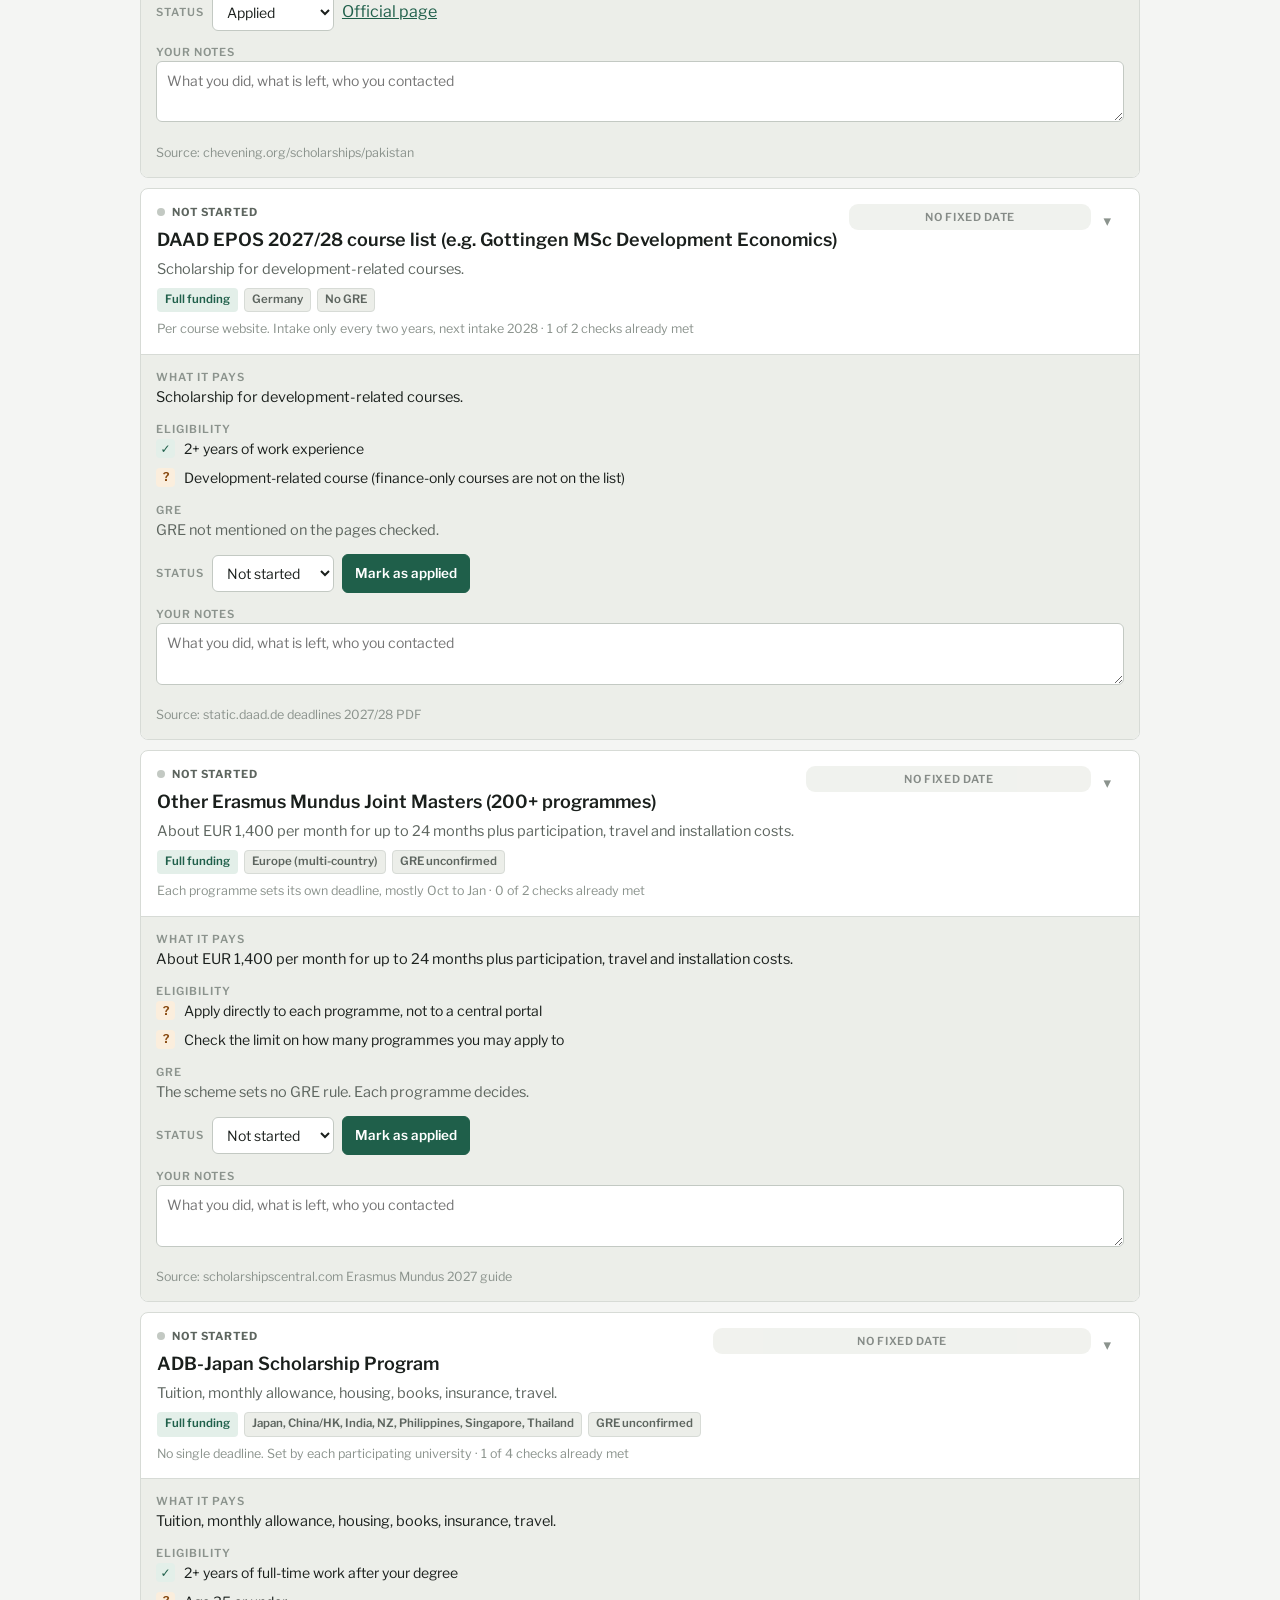
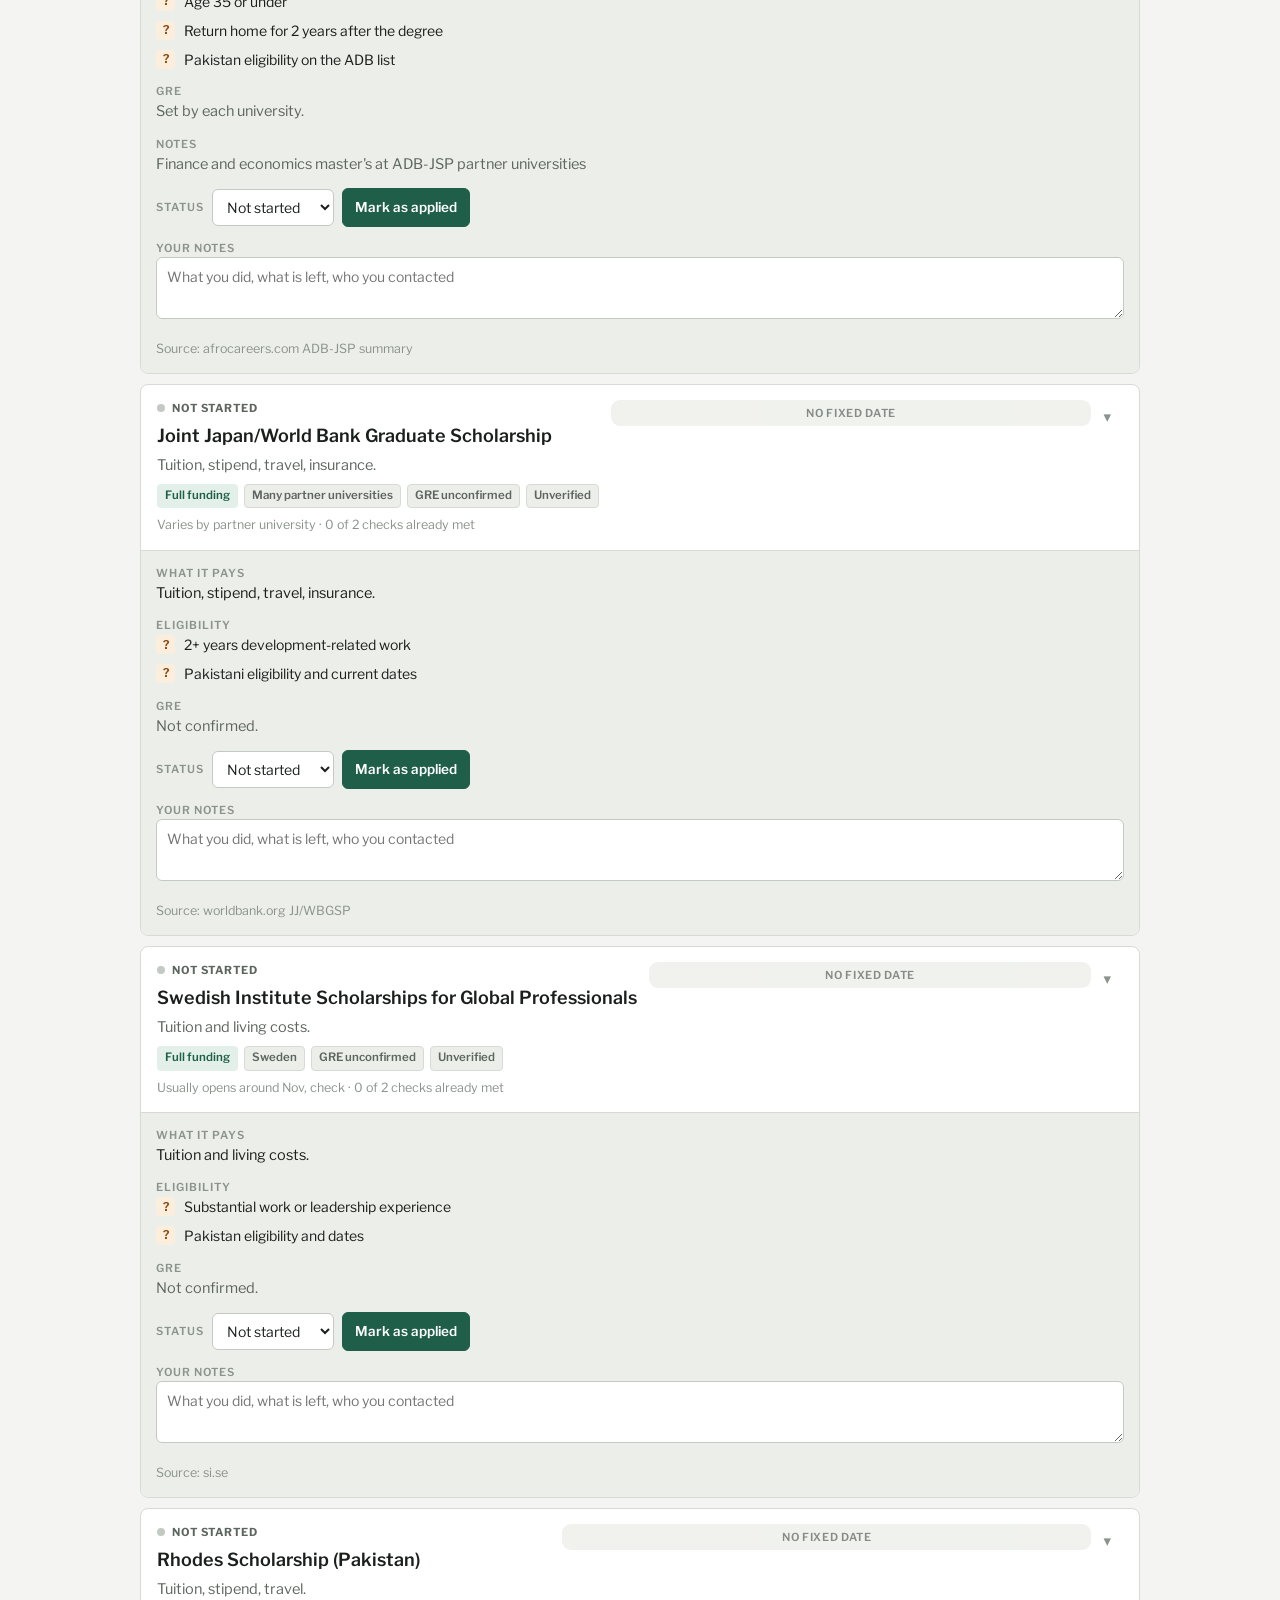
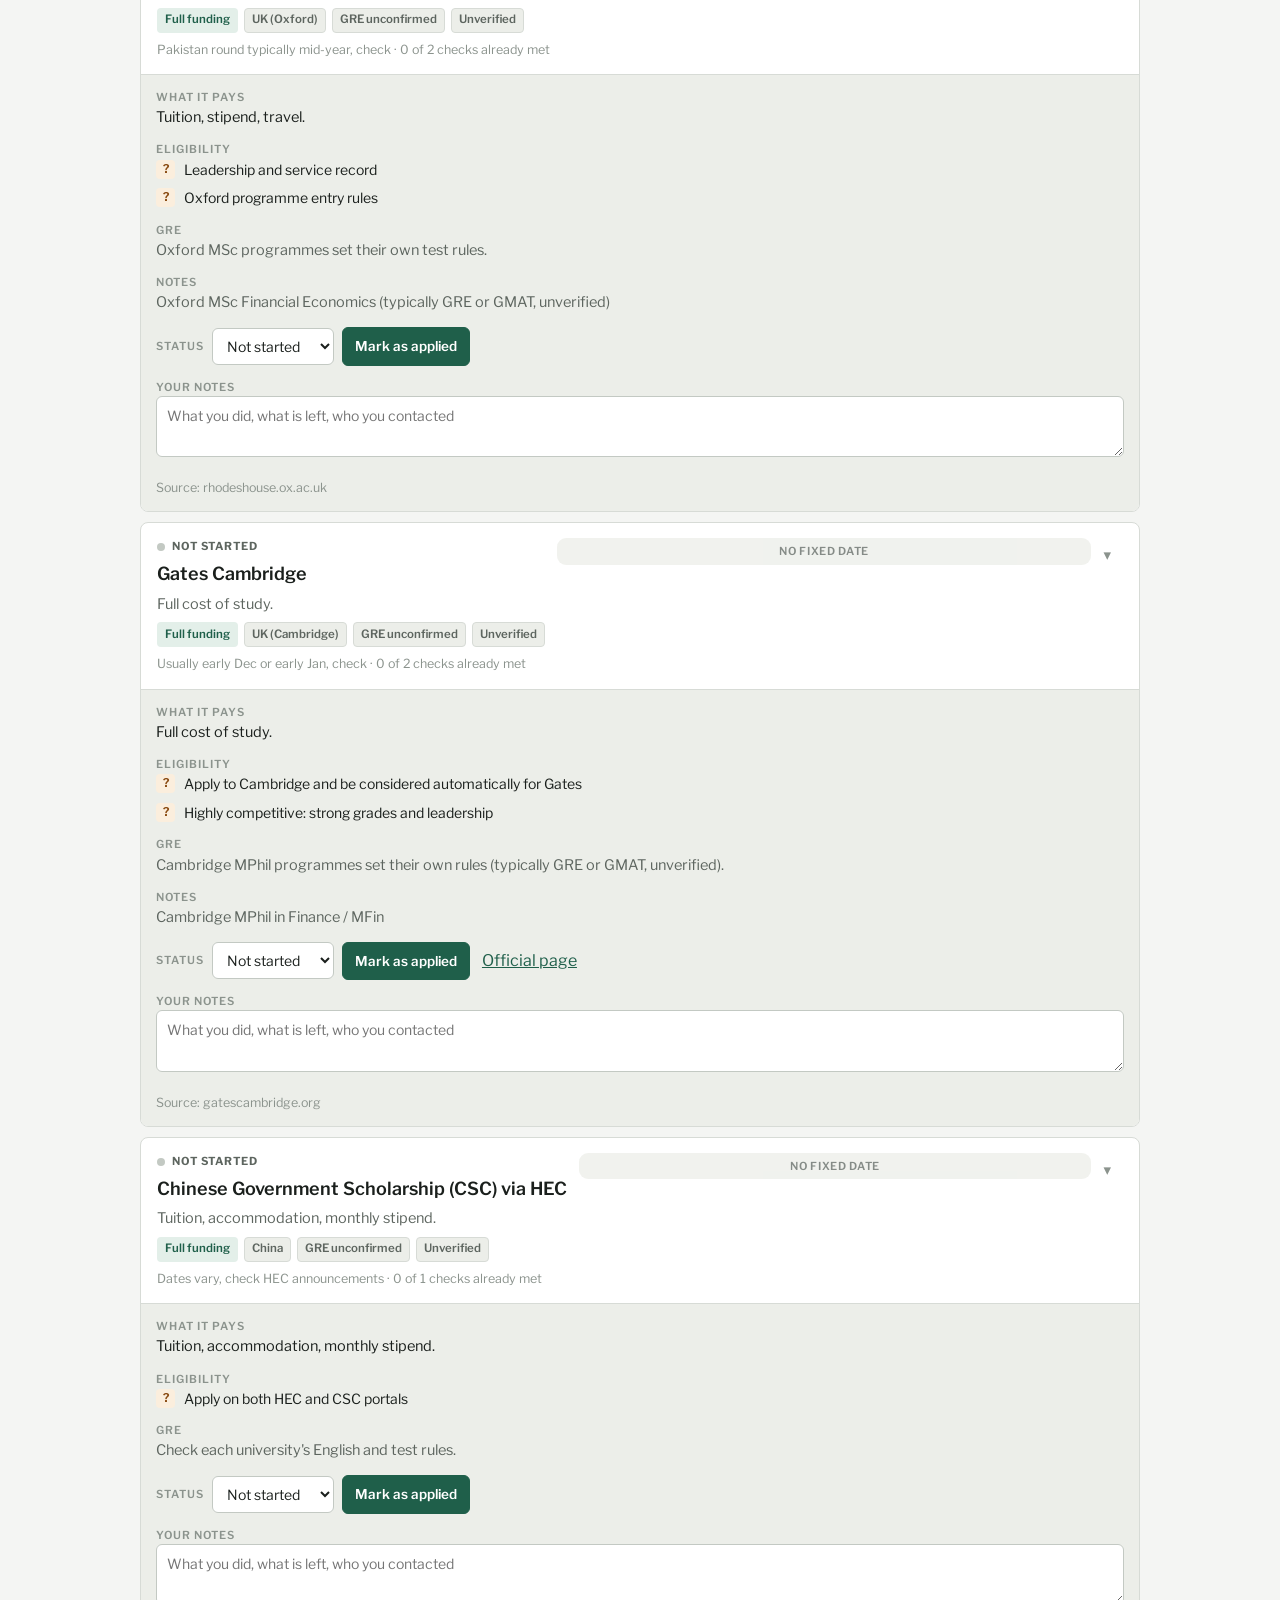
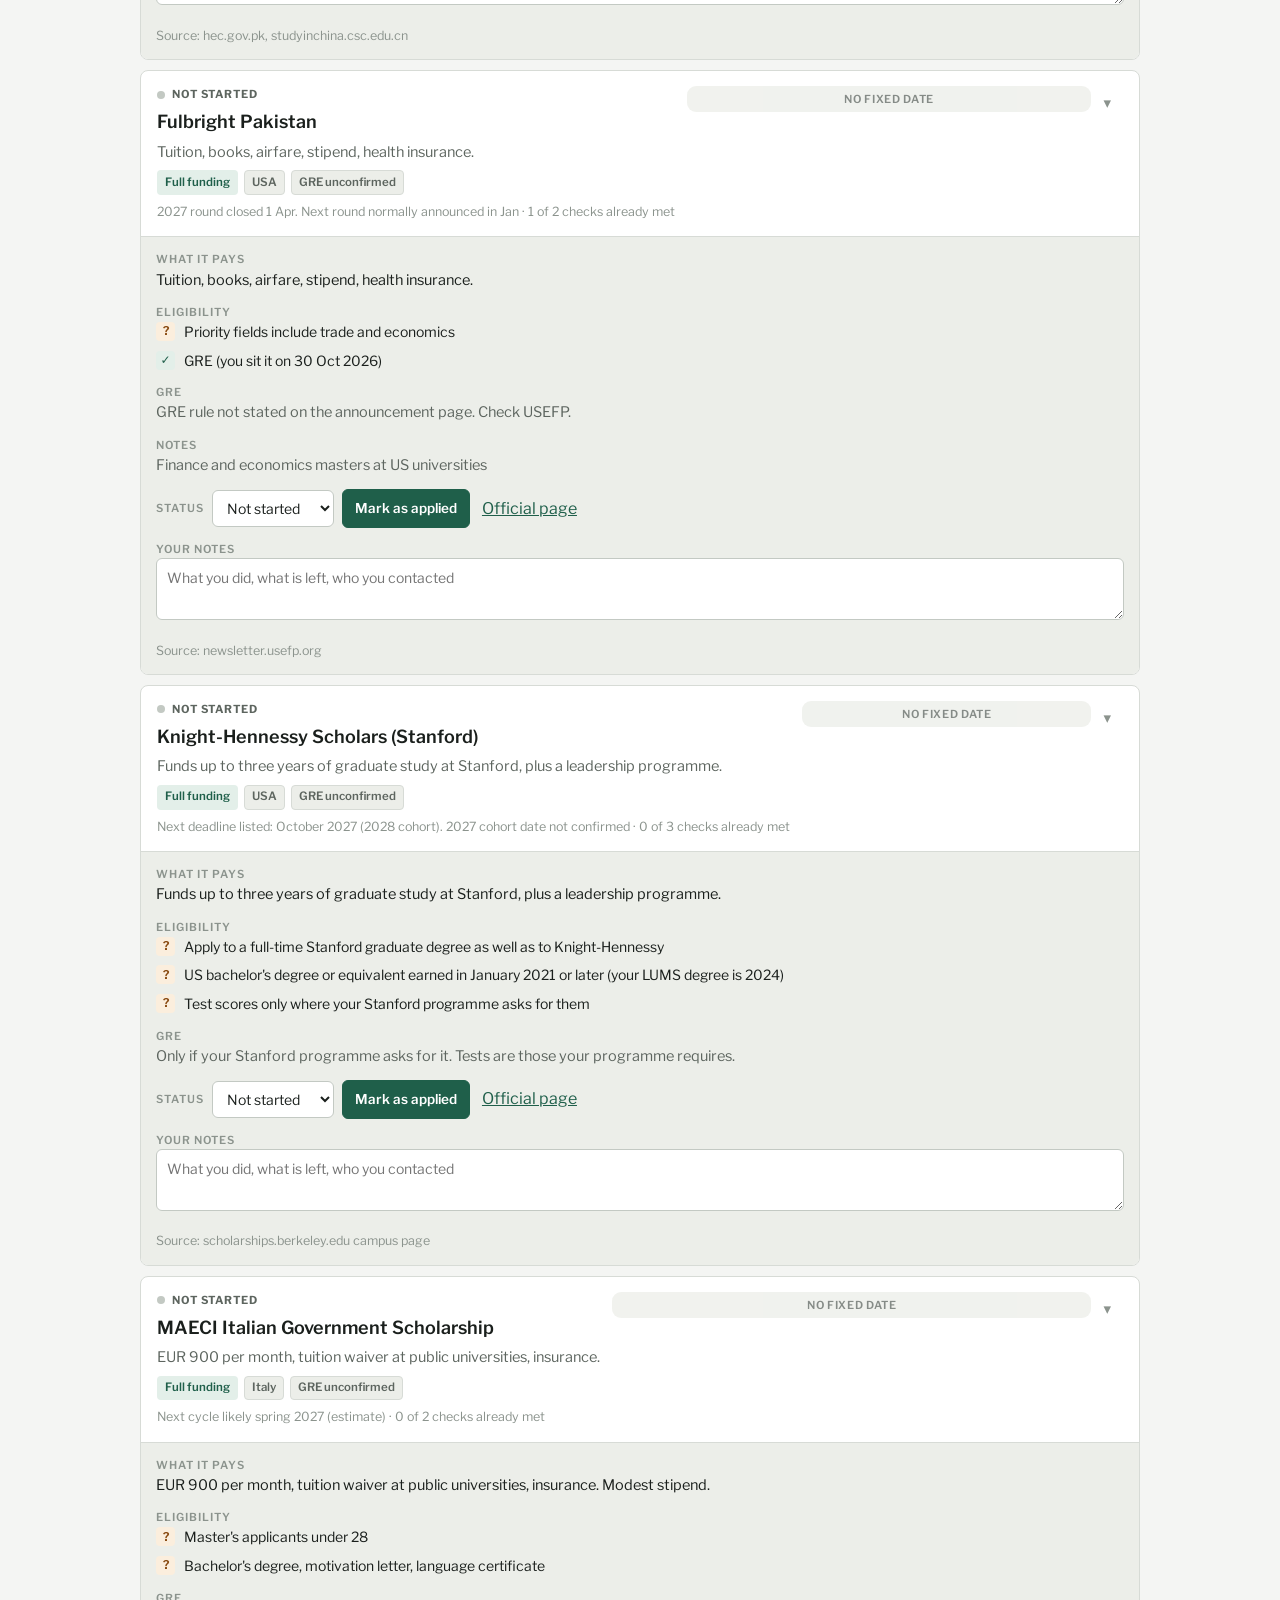
==== commit 18247e9e: "Add six more scholarships: Commonwealth Shared, Clarendon, Australia Awards, DAAD Helmut-Schmidt, ME" ====
--- a/index.html
+++ b/index.html
@@ -169,7 +169,13 @@
 {i:"gatech-phd",n:"Georgia Tech Scheller College PhD",k:"PhD funding",f:"Full",c:"USA",l:"PhD",cov:"Tuition covered through a research assistantship, a stipend of 35,350 USD per year, funding guaranteed for up to five years. No separate funding application.",dt:"Closes 6 Jan 2027",d:"2027-01-06",g:["req","GRE or GMAT is required. Scores older than five years are not accepted. Your GRE on 30 Oct fits this deadline."],v:1,pr:"Strategy and Innovation is closed for Fall 2027. Check which other research areas are open.",src:"scheller.gatech.edu, financial support and admissions pages",u:"https://www.scheller.gatech.edu/explore-programs/phd/admissions/index.html",r:[["GRE or GMAT sent to Georgia Tech","check"],["TOEFL 100 or IELTS 7 for international applicants","check"],["A PhD needs a clear research question and a faculty match","check"],["Transcripts with English translations","check"]]},
 {i:"usphd",n:"Funded PhDs in the US (economics, finance, policy)",k:"PhD funding",f:"Full",c:"USA",l:"PhD",cov:"Most US PhD offers include a tuition waiver and a stipend, so there is no separate scholarship to win. Terms differ by department, so read each offer.",dt:"Most close between December and mid January (typical, confirm each)",d:"",g:["req","Most economics and finance PhDs ask for the GRE. Confirm per department."],v:0,pr:"Energy and climate economics, finance, public policy.",src:"General pattern, not one page. Verify each department",r:[["GRE score ready before applications (test on 30 Oct)","ok"],["Supervisor emails drafted, not yet sent","check"],["Maths preparation expected by economics PhDs, check each department","check"]]},
 {i:"mines",n:"Colorado School of Mines MS Mineral and Energy Economics",k:"Master's",f:"Mixed",c:"USA",l:"Master's (12 months)",cov:"International tuition is 42,840 USD per year. The listing does not describe assistantships, so ask the department about research or teaching funding before you apply.",dt:"International deadline 1 Mar 2027 for August 2027 start",d:"2027-03-01",g:["req","GRE is required."],v:1,pr:"Energy and minerals economics, close to your energy finance interest.",src:"mastersportal.com listing, official Mines page not opened",u:"https://www.mines.edu/",r:[["GRE you take on 30 Oct","ok"],["IELTS 6.5, TOEFL 79 or Duolingo 105","check"],["Two recommendation letters, CV, statement of purpose","check"]]},
-{i:"hec-top200",n:"HEC Overseas Scholarships, Top 200 universities",k:"Scholarship",f:"Full",c:"Global (top 200 universities)",l:"MS/MPhil, PhD",cov:"The notice I read does not list the benefits. HEC overseas awards are normally fully funded, so check the notice.",dt:"Closed 28 Aug 2026",d:"2026-08-28",g:["unk","Not stated. Selection uses the HAT score and an interview."],v:1,src:"propakistani.pk, 10 Aug 2026",u:"https://eservices.hec.gov.pk",r:[["CGPA 3.0 or higher out of 4.0 (yours is 3.09)","ok"],["HAT score and interview decide selection (your best HAT is 79)","ok"],["Apply on the HEC e-Services portal","check"]]}
+{i:"hec-top200",n:"HEC Overseas Scholarships, Top 200 universities",k:"Scholarship",f:"Full",c:"Global (top 200 universities)",l:"MS/MPhil, PhD",cov:"The notice I read does not list the benefits. HEC overseas awards are normally fully funded, so check the notice.",dt:"Closed 28 Aug 2026",d:"2026-08-28",g:["unk","Not stated. Selection uses the HAT score and an interview."],v:1,src:"propakistani.pk, 10 Aug 2026",u:"https://eservices.hec.gov.pk",r:[["CGPA 3.0 or higher out of 4.0 (yours is 3.09)","ok"],["HAT score and interview decide selection (your best HAT is 79)","ok"],["Apply on the HEC e-Services portal","check"]]},
+{i:"csc-shared",n:"Commonwealth Shared Scholarships (direct CSC route, separate from the HEC-nominated award above)",k:"Scholarship",f:"Full",c:"UK",l:"Master's (taught, specific courses only)",cov:"Co-funded by the CSC and the host university: tuition, airfare, a living allowance, much like the main Commonwealth award.",dt:"Last cycle closed 9 Dec, 16:00 GMT. 2027 entry dates not yet published",d:"",est:1,g:["unk","Set by the host university's course, not by the scheme."],v:1,src:"opportunitiesforafricans.com, Southampton Commonwealth Shared Scholarships page",u:"https://cdn.southampton.ac.uk/study/fees-funding/scholarships/partnerships-commonwealth-shared",r:[["Apply directly to the CSC, not through HEC","check"],["Only specific courses at specific UK universities carry this award each year, the list changes annually","gap"],["Pakistan is on the eligible country list","ok"]]},
+{i:"clarendon",n:"Clarendon Fund Scholarships (Oxford)",k:"Scholarship",f:"Full",c:"UK (Oxford)",l:"Master's, DPhil",cov:"Full tuition and college fees plus a living stipend.",dt:"No separate form: you are considered automatically if you apply to an eligible Oxford graduate course by its December 2026 or January 2027 funding deadline (set per course, confirm each)",d:"2027-01-19",est:1,g:["unk","Set by the Oxford course, not by Clarendon. Check the entry requirements page for each course you apply to (e.g. MSc Financial Economics, MPhil Economics)."],v:1,src:"scholarshipscentral.com Clarendon guide (official ox.ac.uk page not opened)",u:"https://www.ox.ac.uk/clarendon",r:[["Apply to an eligible Oxford master's or doctoral course by its funding deadline","check"],["Highly competitive: strong academic record and references","check"],["Course entry rules (test scores, essays)","check"]]},
+{i:"ausaid",n:"Australia Awards Scholarship (Pakistan)",k:"Scholarship",f:"Full",c:"Australia",l:"Master's",cov:"Full tuition, return airfare, an establishment allowance, a living allowance (about AUD 26,826 per year in the 2026 figures), and health cover.",dt:"2027 intake closed 30 Apr 2026, 14:00 AEST. Next cycle (2028 intake) not yet announced",d:"",g:["unk","Not seen as a requirement on the pages checked; English is tested via IELTS, not GRE."],v:1,src:"australiaawardspakistan.org Country Profile Intake 2027, propakistani.pk",u:"https://australiaawardspakistan.org/",r:[["Economics and finance are on the eligible field list","ok"],["Return to Pakistan for at least 2 years after the degree","check"],["Apply online through the OASIS system once the next round opens","check"]]},
+{i:"daad-helmut",n:"DAAD Helmut-Schmidt Programme: Public Policy and Good Governance (PPGG)",k:"Scholarship",f:"Full",c:"Germany",l:"Master's (public policy, governance and development tracks)",cov:"EUR 992 per month, tuition waived, health insurance, a travel allowance, plus a study and research subsidy.",dt:"2027/28 cycle closed 31 Jul 2026. Next (2028/29) cycle expected to open around Jun 2027",d:"",est:1,g:["none","Not listed as a requirement; you apply straight to the participating university, not to DAAD."],v:1,pr:"Development and Governance at Duisburg-Essen, or Public Policy at the Willy Brandt School (Erfurt), are the closer fits for an economics and finance background than the other PPGG tracks.",src:"DAAD scholarship database (via scholars4dev.com, tutopiya.com summaries)",r:[["2+ years of relevant work experience, usually required for DAAD PPGG","check"],["Apply to the chosen university directly for both the course and the scholarship","check"],["Field fit: public policy and governance programmes are a stretch from pure finance, check each course's focus","gap"]]},
+{i:"mext",n:"MEXT (Monbukagakusho) Research Scholarship",k:"Scholarship",f:"Full",c:"Japan",l:"Master's, PhD (research student route)",cov:"Tuition waived, a monthly stipend, round-trip airfare. Exact stipend was not confirmed on the pages checked.",dt:"2027 cycle closed 26 May 2026 (Islamabad Embassy). University-recommendation deadlines for the next cycle usually fall Nov 2026 to Jan 2027, not yet confirmed",d:"",g:["unk","Not listed as a requirement on the pages checked. One source says IELTS/TOEFL is not needed to apply; the GRE question is unconfirmed, ask the Embassy directly."],v:0,src:"pk.emb-japan.go.jp MEXT Research Scholarship page",u:"https://www.pk.emb-japan.go.jp/itpr_en/MEXT_Research_Scholarship.html",r:[["Shortlisting is by a written test and interview at the Embassy (Islamabad) or Consulate (Karachi)","check"],["Needs a specific research field and a loose supervisor fit (energy finance is an unusual fit for MEXT's field categories, check the list)","gap"],["Age and degree-recency rules set by MEXT","check"]]},
+{i:"kgsp",n:"Korean Government Scholarship Program (KGSP, graduate)",k:"Scholarship",f:"Full",c:"South Korea",l:"Master's, PhD",cov:"Tuition, a monthly stipend, settlement allowance, airfare, insurance, and a year of Korean-language training. Exact stipend was not confirmed on the pages checked.",dt:"Embassy track for the 2026 round closed 25 Feb 2026 (Pakistan). University track deadlines vary by school. 2027 round not yet announced",d:"",g:["unk","Not confirmed on the pages checked."],v:0,src:"Korean Embassy Islamabad, NIIED/studyinkorea.go.kr (secondary sources conflicted, check directly)",r:[["Embassy track: apply via the Korean Embassy in Islamabad. University track: apply straight to a Korean university","check"],["A year of Korean-language study is normally required before the degree starts","check"],["Degree fit: Korean universities with finance or economics graduate programmes","check"]]}
 ];
 
 </script>
@@ -235,7 +241,7 @@
     <span id="saveNote" class="save"></span>
     <span>Dates marked "estimate" are not confirmed by the awarding body. Entries marked "unverified" need checking on the official page before you rely on them.</span>
     <span>Eligibility marks: a tick is something you already meet, a question mark needs checking, an exclamation mark is a real gap.</span>
-    <span>Compiled 17 October 2026. Confirm every deadline on the official site before you apply.</span>
+    <span>Compiled 17 October 2026, updated 19 October 2026 with six more programmes (Commonwealth Shared, Clarendon, Australia Awards, DAAD Helmut-Schmidt, MEXT, KGSP). Confirm every deadline on the official site before you apply.</span>
   </div>
 </main>
 <script>
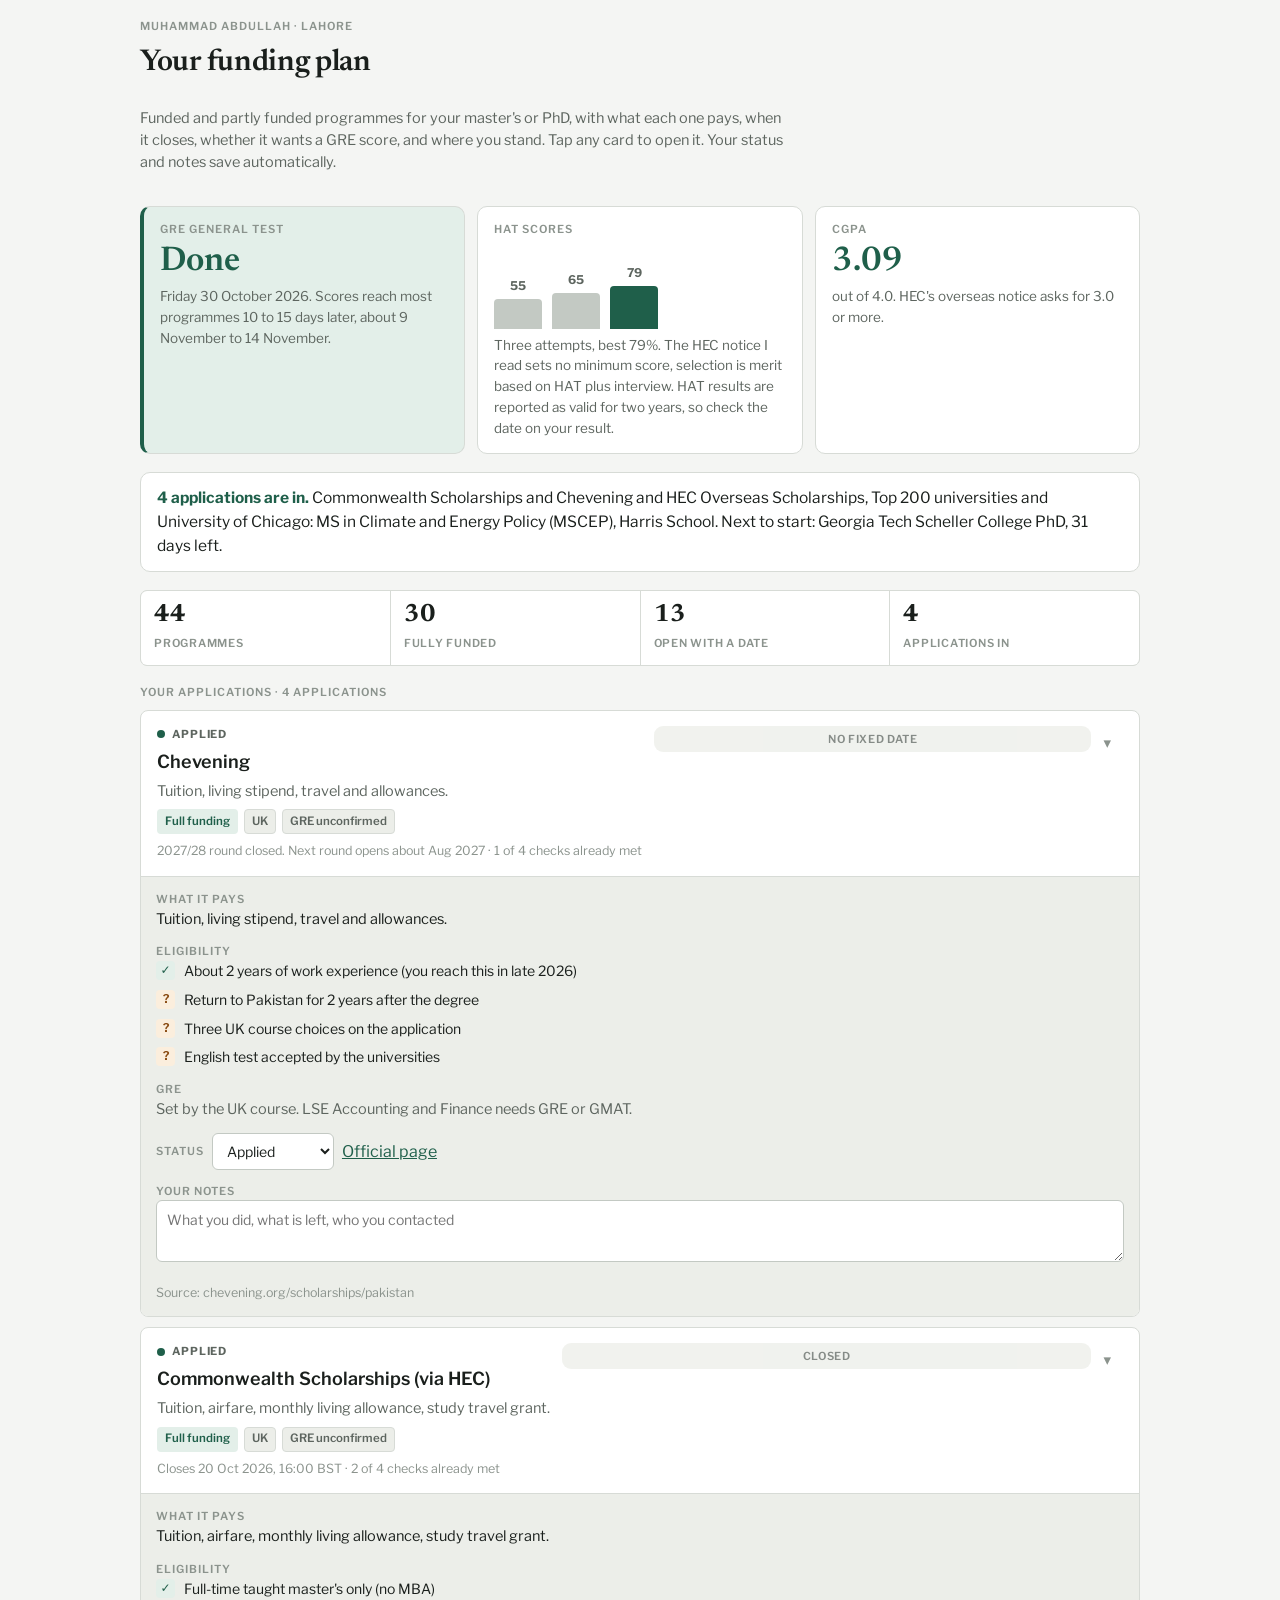
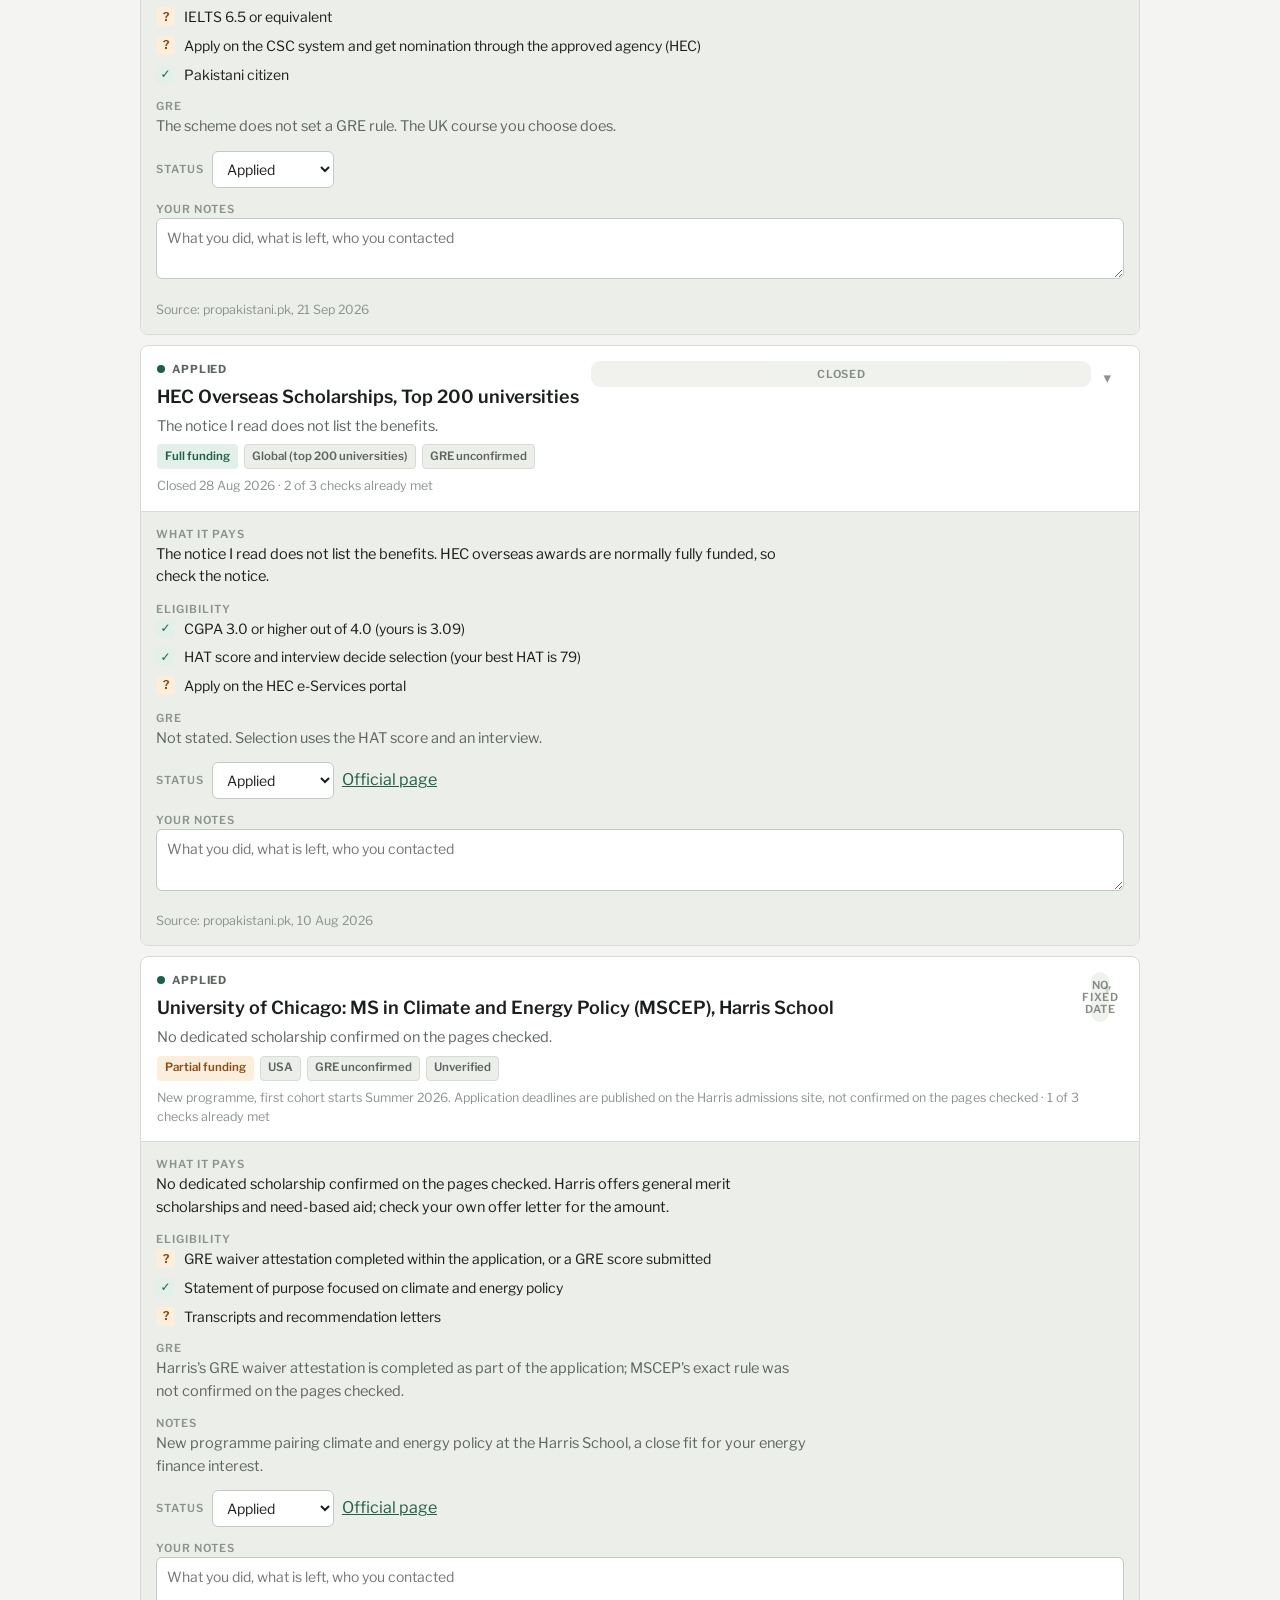
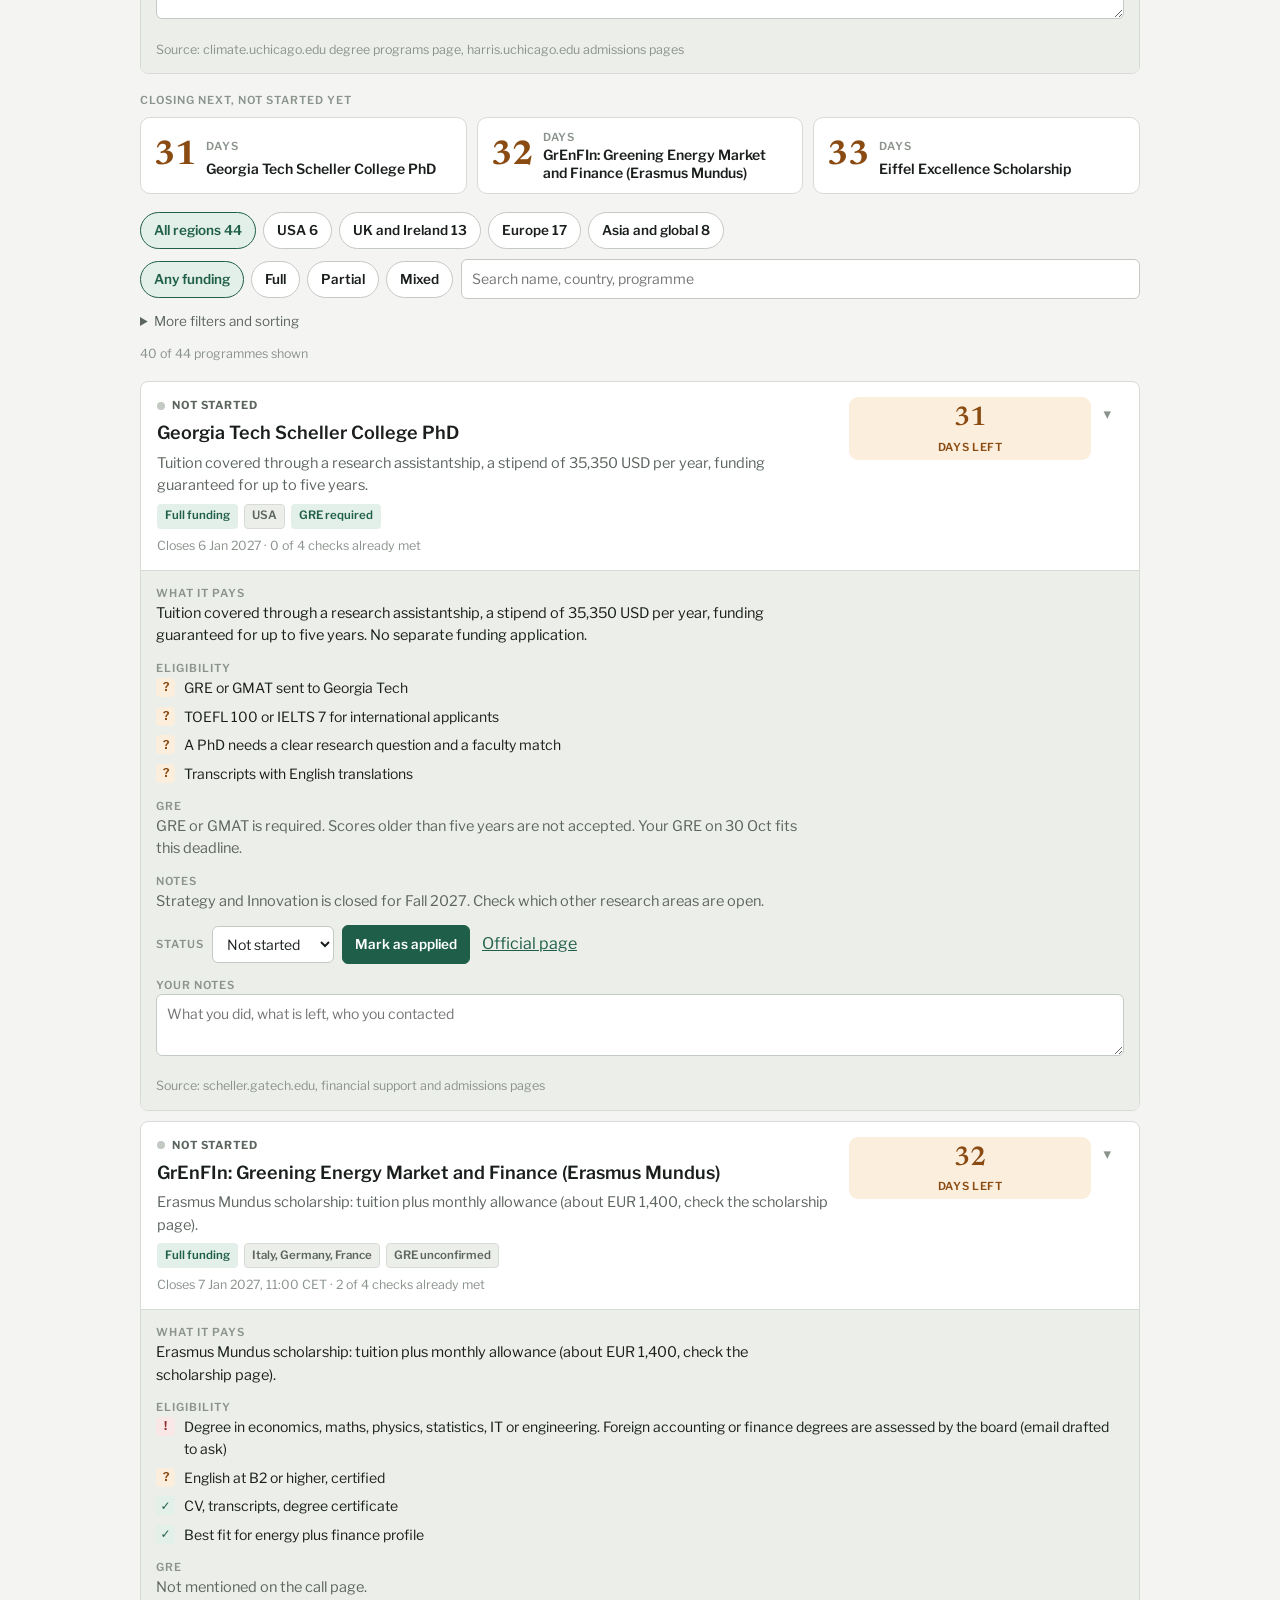
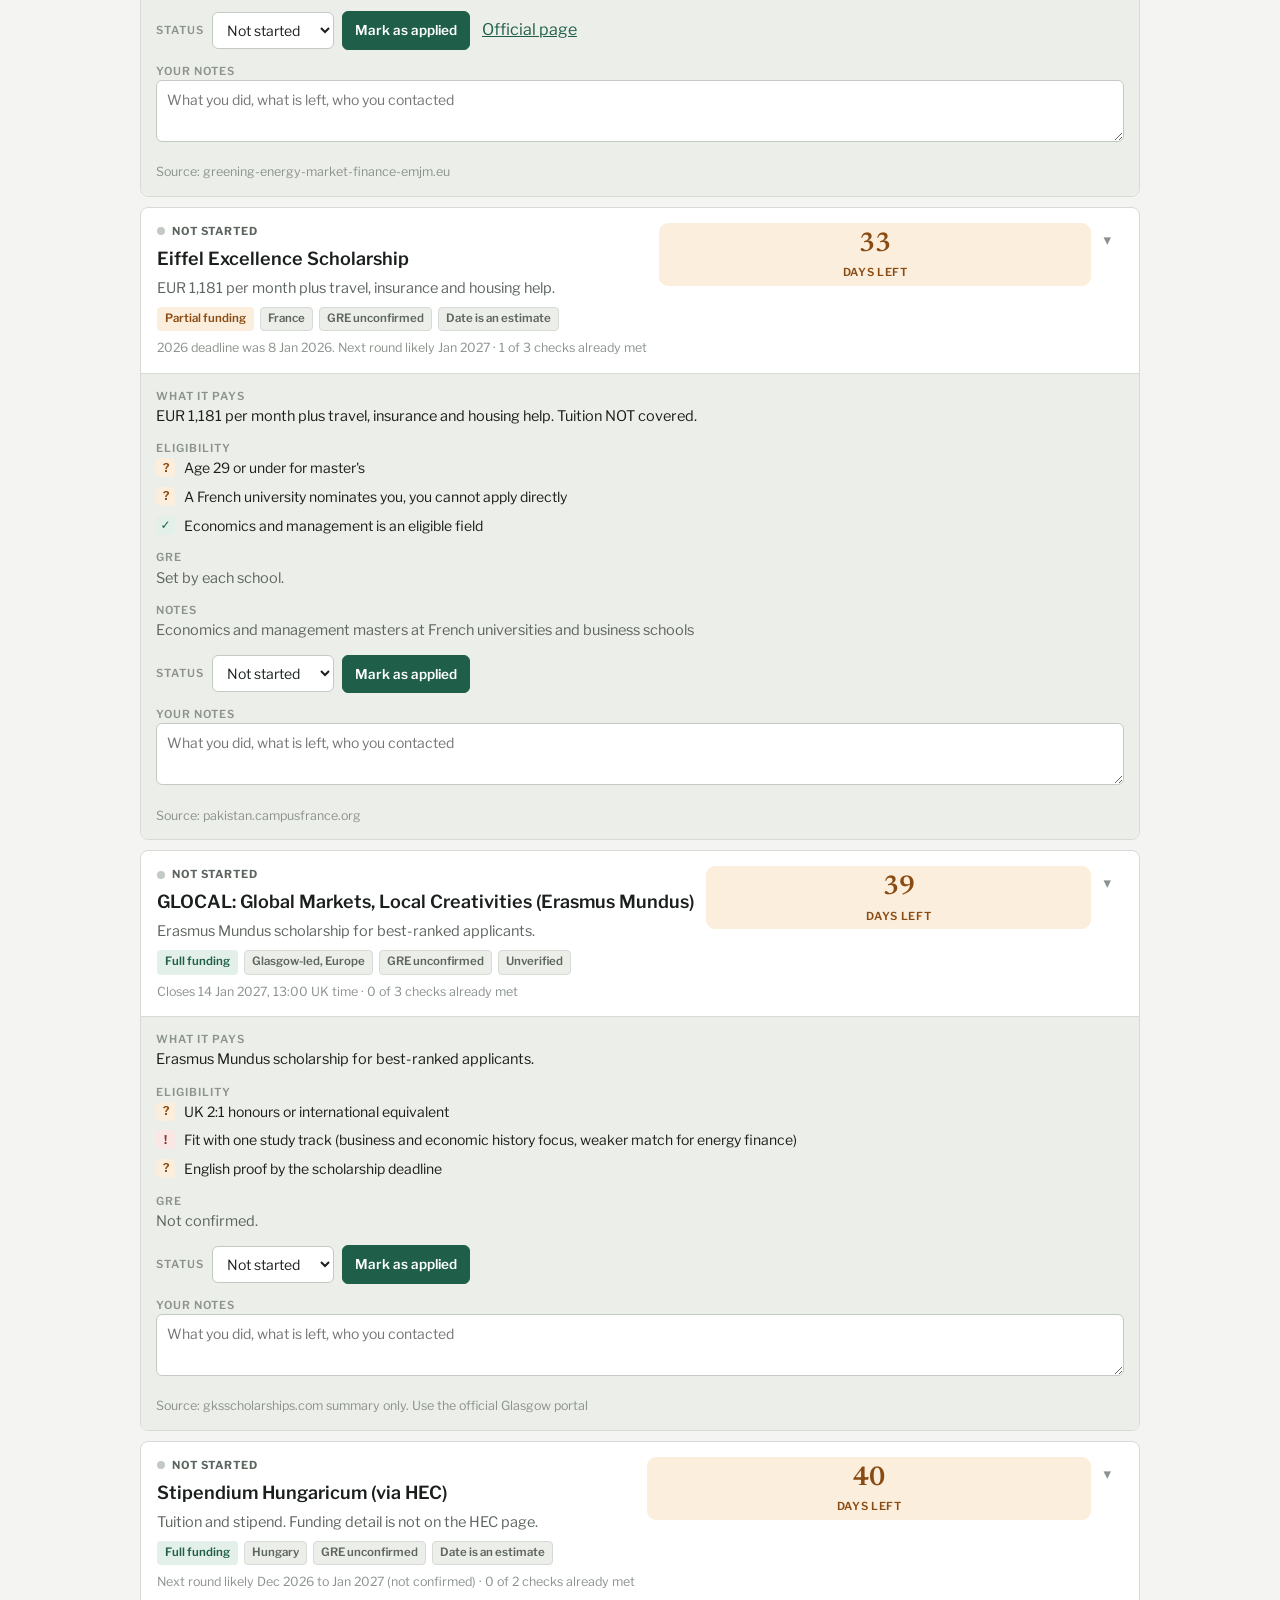
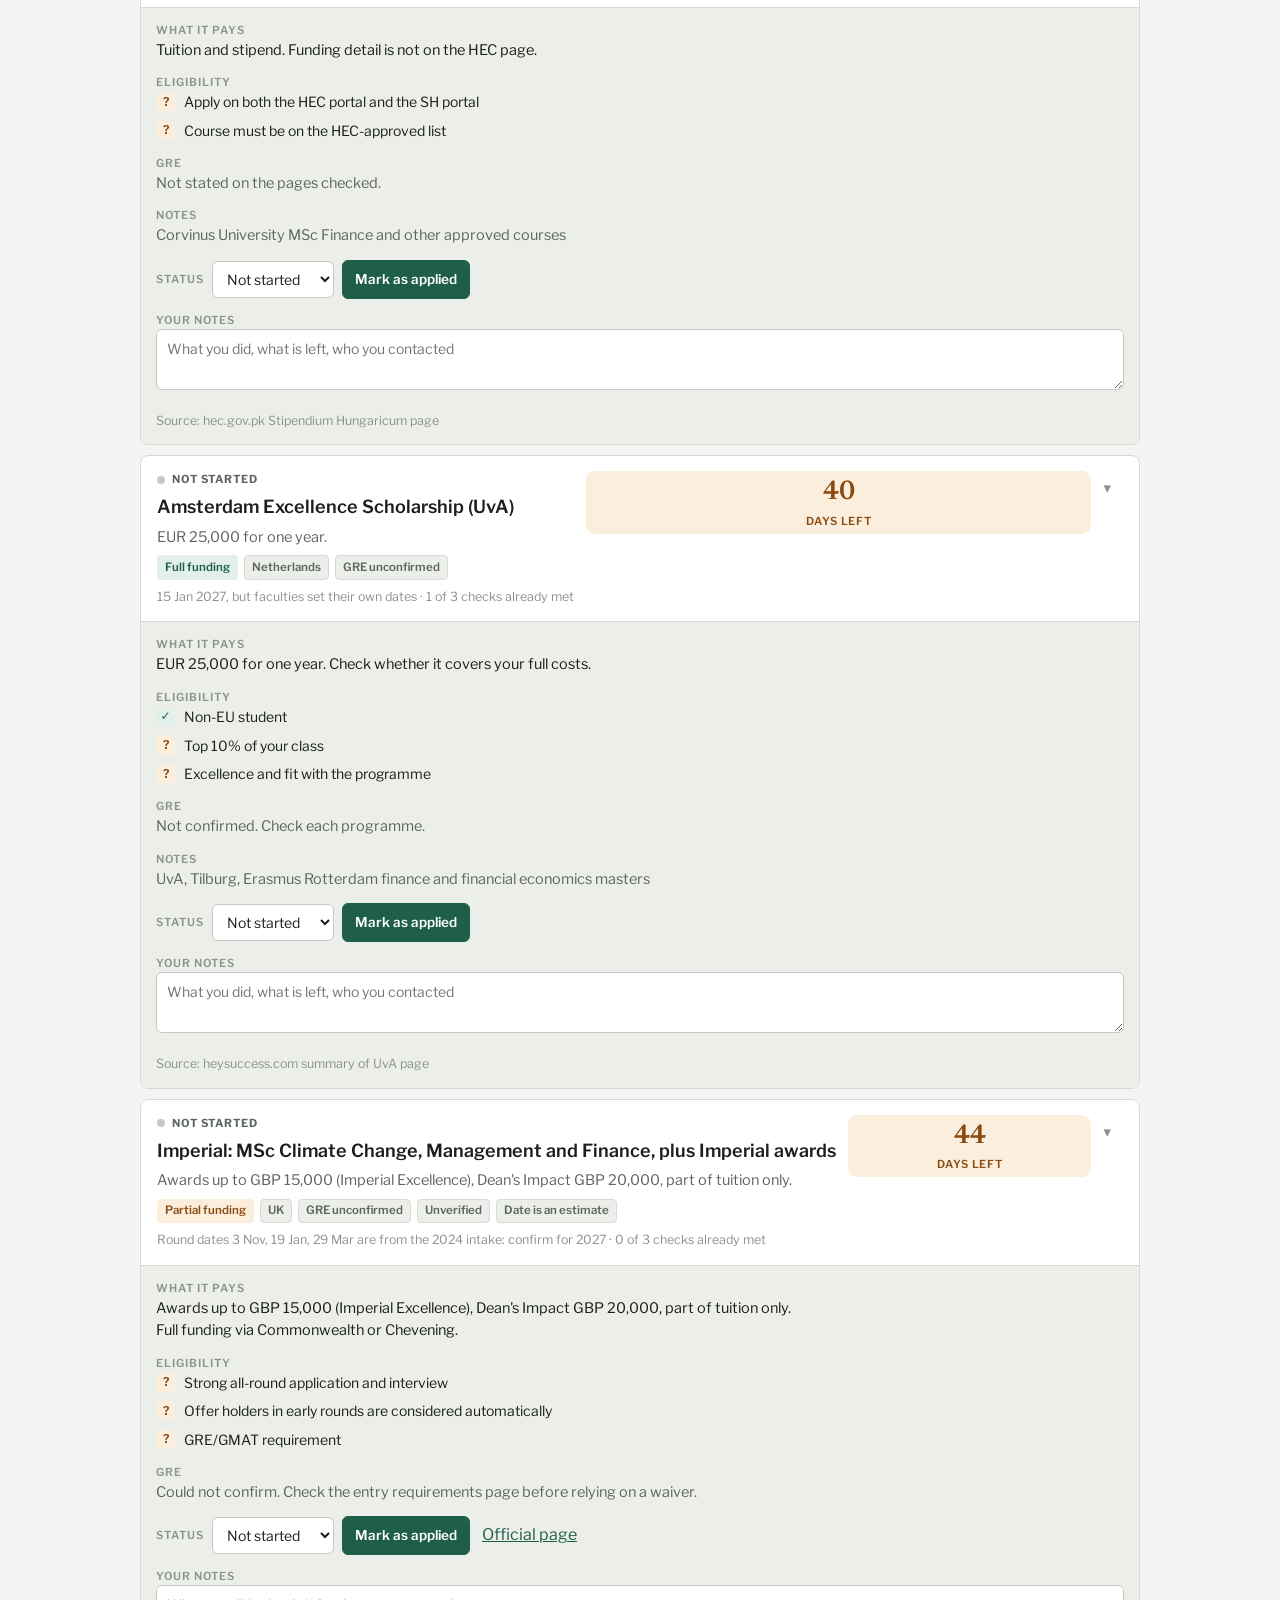
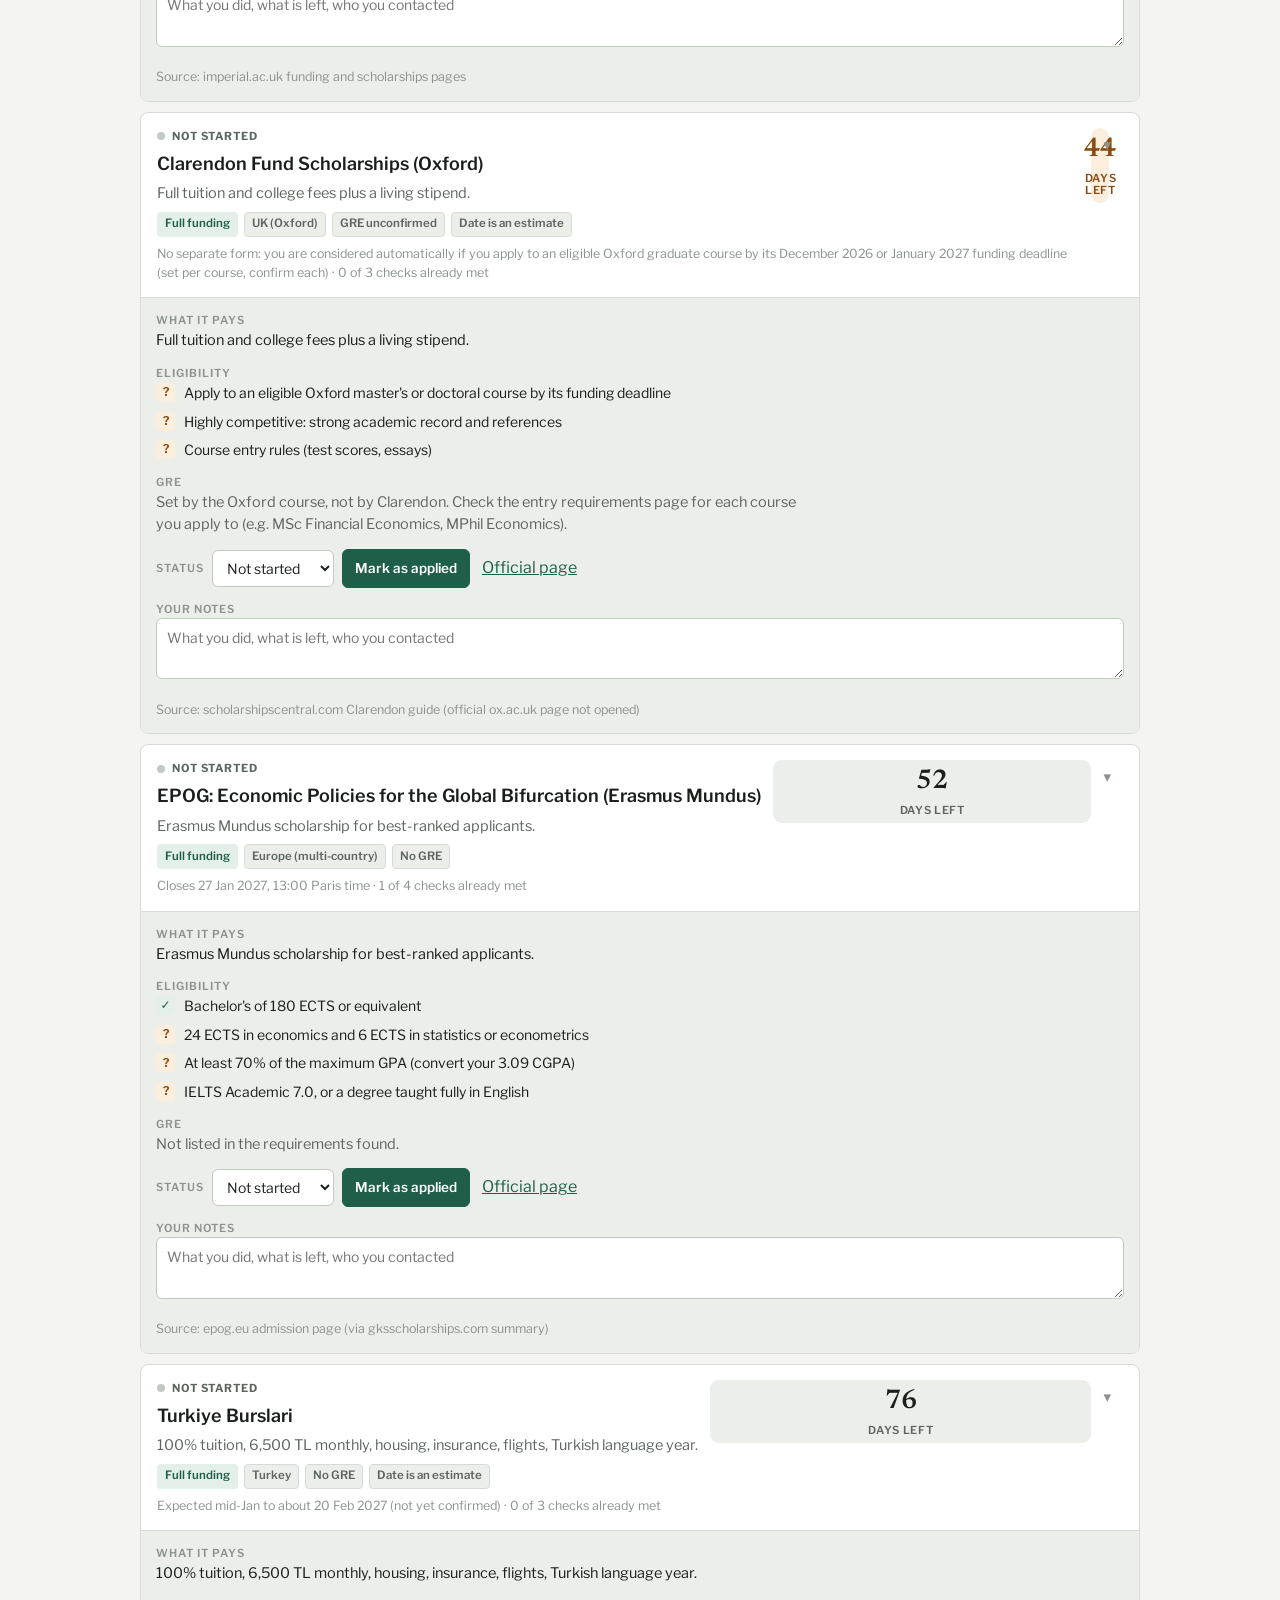
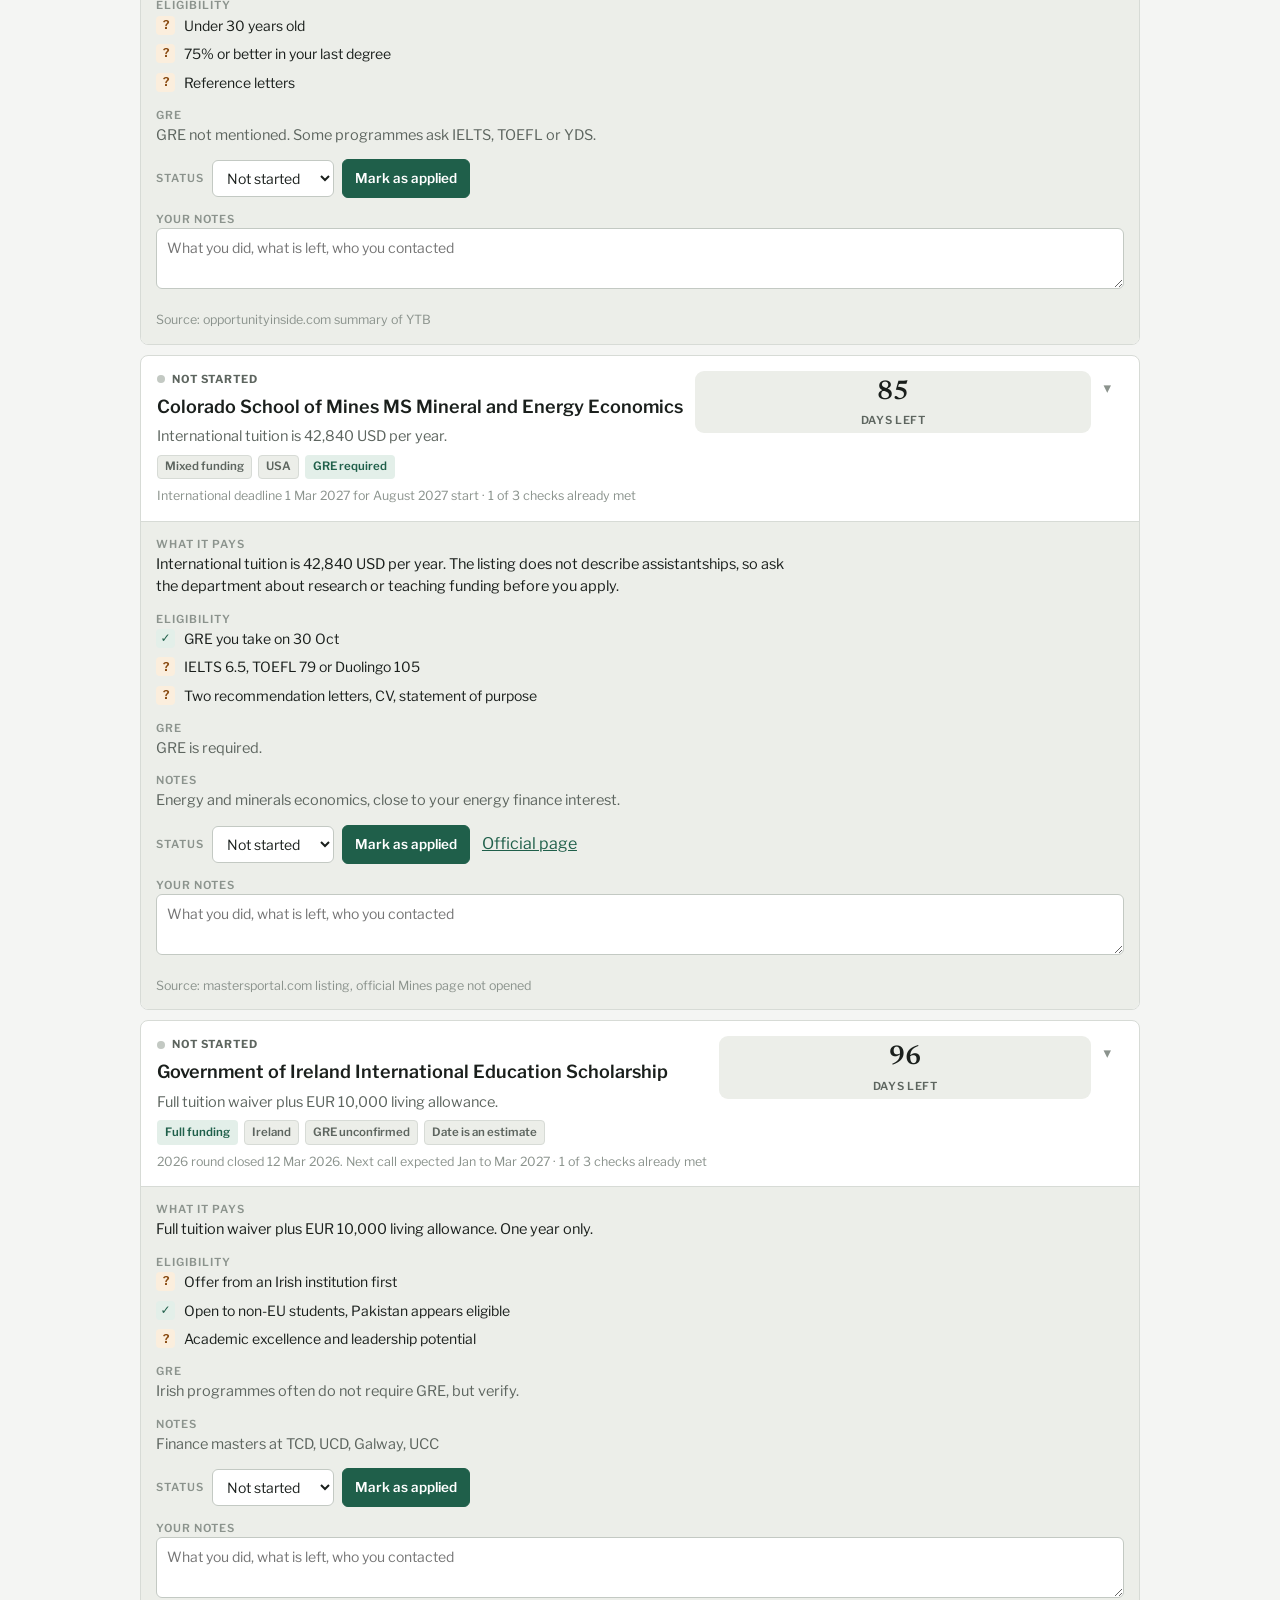
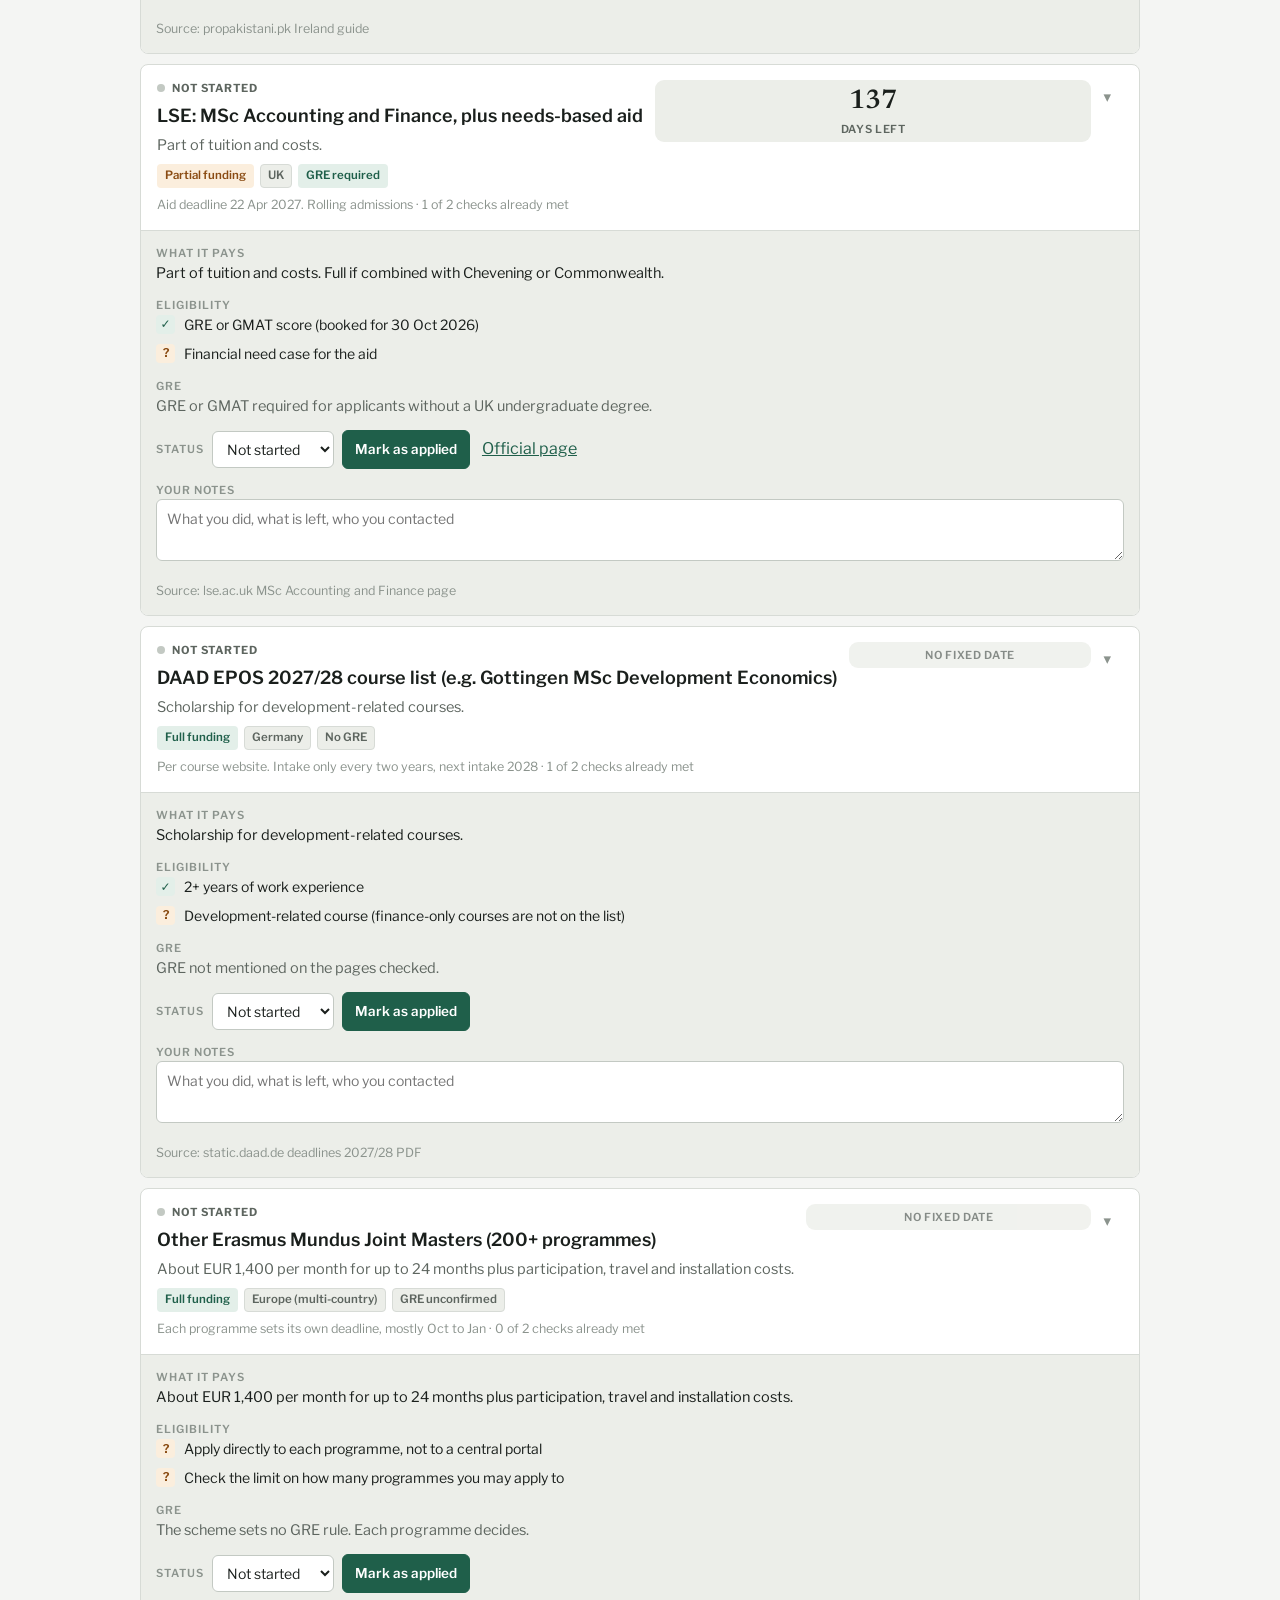
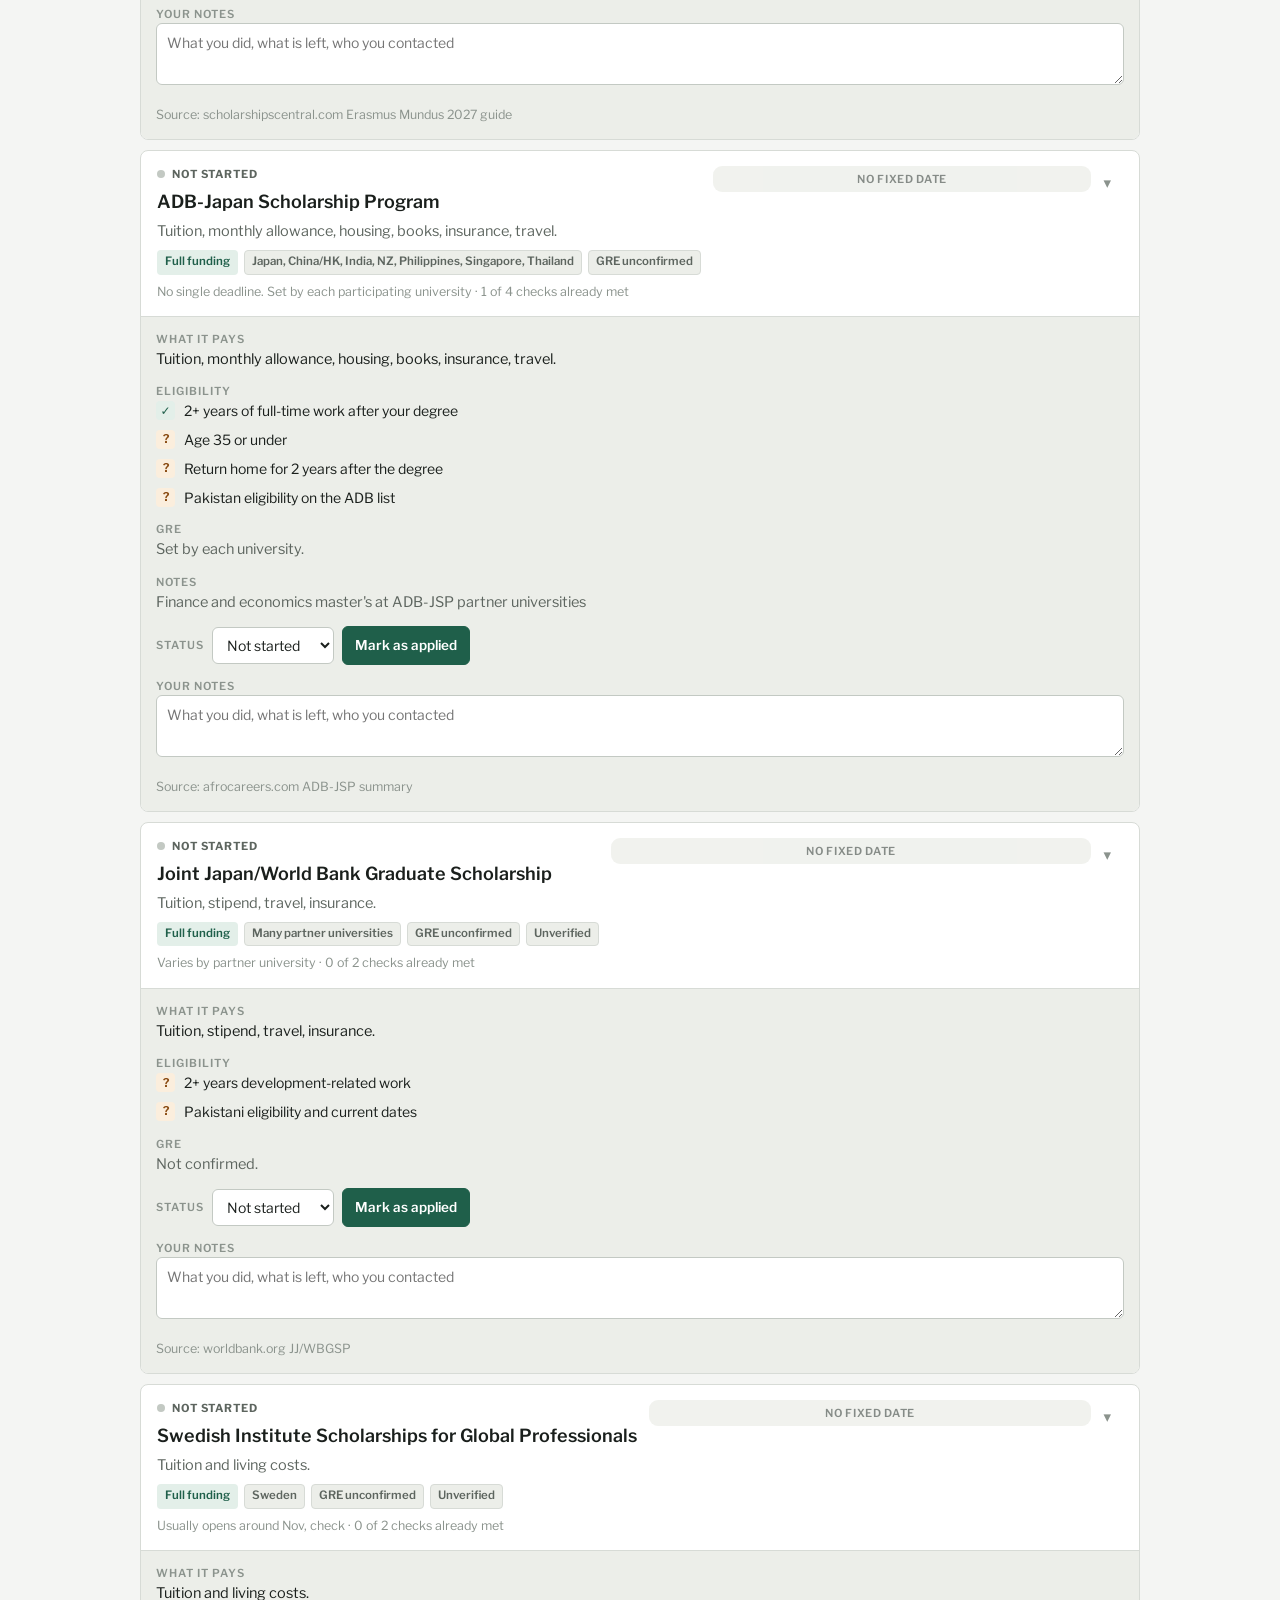
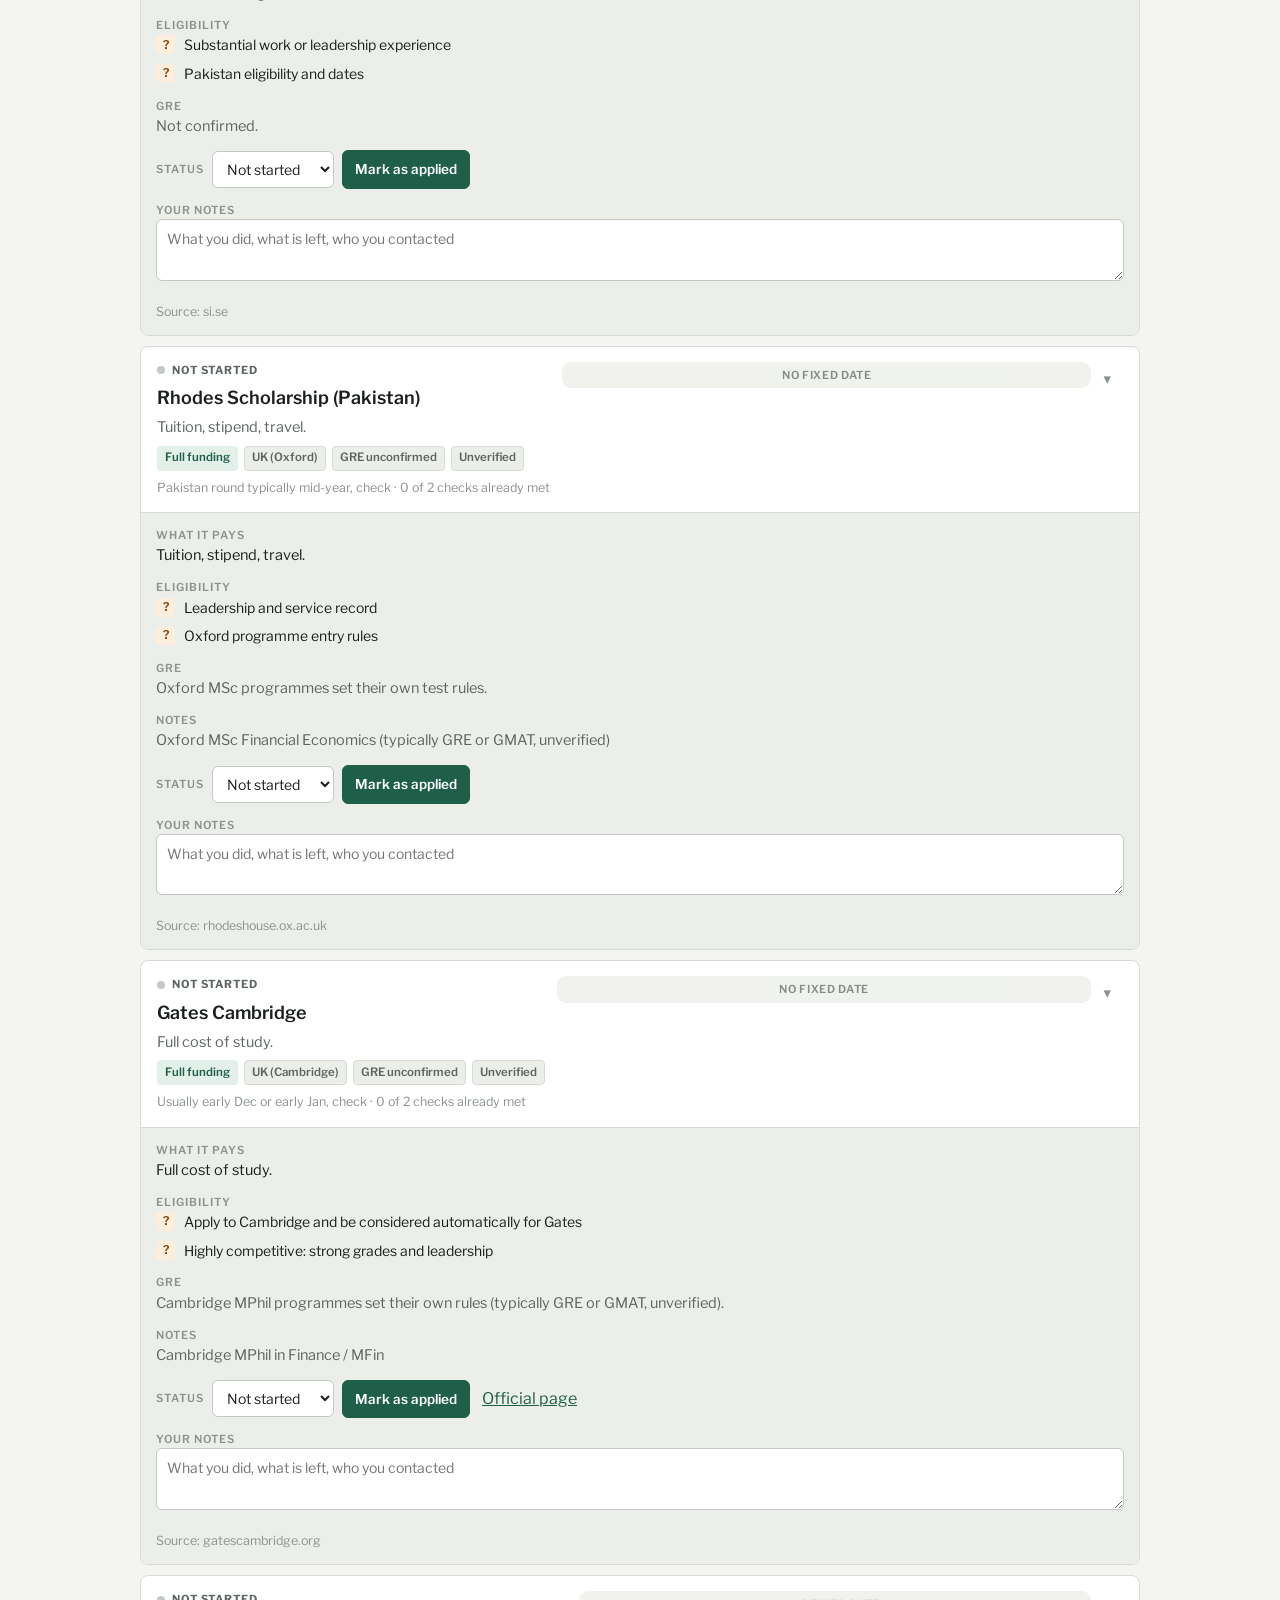
==== commit 19bc238f: "Add a separate applications section; add UChicago MSCEP and mark four programmes as applied - New 'Y" ====
--- a/index.html
+++ b/index.html
@@ -175,7 +175,8 @@
 {i:"ausaid",n:"Australia Awards Scholarship (Pakistan)",k:"Scholarship",f:"Full",c:"Australia",l:"Master's",cov:"Full tuition, return airfare, an establishment allowance, a living allowance (about AUD 26,826 per year in the 2026 figures), and health cover.",dt:"2027 intake closed 30 Apr 2026, 14:00 AEST. Next cycle (2028 intake) not yet announced",d:"",g:["unk","Not seen as a requirement on the pages checked; English is tested via IELTS, not GRE."],v:1,src:"australiaawardspakistan.org Country Profile Intake 2027, propakistani.pk",u:"https://australiaawardspakistan.org/",r:[["Economics and finance are on the eligible field list","ok"],["Return to Pakistan for at least 2 years after the degree","check"],["Apply online through the OASIS system once the next round opens","check"]]},
 {i:"daad-helmut",n:"DAAD Helmut-Schmidt Programme: Public Policy and Good Governance (PPGG)",k:"Scholarship",f:"Full",c:"Germany",l:"Master's (public policy, governance and development tracks)",cov:"EUR 992 per month, tuition waived, health insurance, a travel allowance, plus a study and research subsidy.",dt:"2027/28 cycle closed 31 Jul 2026. Next (2028/29) cycle expected to open around Jun 2027",d:"",est:1,g:["none","Not listed as a requirement; you apply straight to the participating university, not to DAAD."],v:1,pr:"Development and Governance at Duisburg-Essen, or Public Policy at the Willy Brandt School (Erfurt), are the closer fits for an economics and finance background than the other PPGG tracks.",src:"DAAD scholarship database (via scholars4dev.com, tutopiya.com summaries)",r:[["2+ years of relevant work experience, usually required for DAAD PPGG","check"],["Apply to the chosen university directly for both the course and the scholarship","check"],["Field fit: public policy and governance programmes are a stretch from pure finance, check each course's focus","gap"]]},
 {i:"mext",n:"MEXT (Monbukagakusho) Research Scholarship",k:"Scholarship",f:"Full",c:"Japan",l:"Master's, PhD (research student route)",cov:"Tuition waived, a monthly stipend, round-trip airfare. Exact stipend was not confirmed on the pages checked.",dt:"2027 cycle closed 26 May 2026 (Islamabad Embassy). University-recommendation deadlines for the next cycle usually fall Nov 2026 to Jan 2027, not yet confirmed",d:"",g:["unk","Not listed as a requirement on the pages checked. One source says IELTS/TOEFL is not needed to apply; the GRE question is unconfirmed, ask the Embassy directly."],v:0,src:"pk.emb-japan.go.jp MEXT Research Scholarship page",u:"https://www.pk.emb-japan.go.jp/itpr_en/MEXT_Research_Scholarship.html",r:[["Shortlisting is by a written test and interview at the Embassy (Islamabad) or Consulate (Karachi)","check"],["Needs a specific research field and a loose supervisor fit (energy finance is an unusual fit for MEXT's field categories, check the list)","gap"],["Age and degree-recency rules set by MEXT","check"]]},
-{i:"kgsp",n:"Korean Government Scholarship Program (KGSP, graduate)",k:"Scholarship",f:"Full",c:"South Korea",l:"Master's, PhD",cov:"Tuition, a monthly stipend, settlement allowance, airfare, insurance, and a year of Korean-language training. Exact stipend was not confirmed on the pages checked.",dt:"Embassy track for the 2026 round closed 25 Feb 2026 (Pakistan). University track deadlines vary by school. 2027 round not yet announced",d:"",g:["unk","Not confirmed on the pages checked."],v:0,src:"Korean Embassy Islamabad, NIIED/studyinkorea.go.kr (secondary sources conflicted, check directly)",r:[["Embassy track: apply via the Korean Embassy in Islamabad. University track: apply straight to a Korean university","check"],["A year of Korean-language study is normally required before the degree starts","check"],["Degree fit: Korean universities with finance or economics graduate programmes","check"]]}
+{i:"kgsp",n:"Korean Government Scholarship Program (KGSP, graduate)",k:"Scholarship",f:"Full",c:"South Korea",l:"Master's, PhD",cov:"Tuition, a monthly stipend, settlement allowance, airfare, insurance, and a year of Korean-language training. Exact stipend was not confirmed on the pages checked.",dt:"Embassy track for the 2026 round closed 25 Feb 2026 (Pakistan). University track deadlines vary by school. 2027 round not yet announced",d:"",g:["unk","Not confirmed on the pages checked."],v:0,src:"Korean Embassy Islamabad, NIIED/studyinkorea.go.kr (secondary sources conflicted, check directly)",r:[["Embassy track: apply via the Korean Embassy in Islamabad. University track: apply straight to a Korean university","check"],["A year of Korean-language study is normally required before the degree starts","check"],["Degree fit: Korean universities with finance or economics graduate programmes","check"]]},
+{i:"uchicago-mscep",n:"University of Chicago: MS in Climate and Energy Policy (MSCEP), Harris School",k:"Programme",f:"Partial",c:"USA",l:"Master's (1 year)",cov:"No dedicated scholarship confirmed on the pages checked. Harris offers general merit scholarships and need-based aid; check your own offer letter for the amount.",dt:"New programme, first cohort starts Summer 2026. Application deadlines are published on the Harris admissions site, not confirmed on the pages checked",d:"",g:["unk","Harris's GRE waiver attestation is completed as part of the application; MSCEP's exact rule was not confirmed on the pages checked."],v:0,pr:"New programme pairing climate and energy policy at the Harris School, a close fit for your energy finance interest.",src:"climate.uchicago.edu degree programs page, harris.uchicago.edu admissions pages",u:"https://climate.uchicago.edu/degree-programs/",r:[["GRE waiver attestation completed within the application, or a GRE score submitted","check"],["Statement of purpose focused on climate and energy policy","ok"],["Transcripts and recommendation letters","check"]]}
 ];
 
 </script>
@@ -207,6 +208,11 @@
   <div class="msg" id="msg"></div>
   <div class="tiles" id="tiles"></div>
 
+  <section id="appliedSection" class="nextBox" hidden>
+    <div class="lbl">Your applications &middot; <span id="appliedCount"></span></div>
+    <div class="list" id="appliedList"></div>
+  </section>
+
   <section id="nextBox" class="nextBox" hidden>
     <div class="lbl">Closing next, not started yet</div>
     <div class="next" id="next"></div>
@@ -247,7 +253,7 @@
 <script>
 var ST=["Not started","Researching","Preparing","Applied","Submitted","Interview","Won","Rejected","Skipping"];
 var IN=["Applied","Submitted","Interview","Won"];
-var SEED={chevening:"Applied",commonwealth:"Applied"};
+var SEED={chevening:"Applied",commonwealth:"Applied","hec-top200":"Applied","uchicago-mscep":"Applied"};
 var HAT=[55,65,79];
 var X=[
  ["Hubert H. Humphrey Fellowship","Asks for 8 to 18 years of work experience and does not lead to a degree. The 2026 round closed on 20 May."],
@@ -402,11 +408,24 @@
 function set(id,patch,redraw){
   state[id]=Object.assign({},state[id]||{},patch);
   if(patch.s&&!state[id].s)state[id].s=patch.s;
-  lsSave();summary();
+  lsSave();summary();renderApplied();
   if(db&&uid){
     db.doc("data/users/"+uid+"/tracker").set(state).then(function(){note("Saved")},function(e){note("Saved on this device only")});
   }else{note("Saved on this device only")}
   if(redraw)render(true,id);
+}
+
+function renderApplied(focus){
+  var rows=P.filter(function(p){return IN.indexOf(st(p))>-1});
+  var ord={Won:0,Interview:1,Submitted:2,Applied:3};
+  rows.sort(function(a,b){var oa=ord[st(a)],ob=ord[st(b)];if(oa!==ob)return oa-ob;return a.n.localeCompare(b.n)});
+  var sec=document.getElementById("appliedSection"),L=document.getElementById("appliedList");
+  if(!rows.length){sec.hidden=true;L.textContent="";return}
+  sec.hidden=false;
+  document.getElementById("appliedCount").textContent=rows.length+(rows.length===1?" application":" applications");
+  L.textContent="";
+  rows.forEach(function(p){L.appendChild(card(p,focus===p.i))});
+  if(focus){var el=document.getElementById("c-"+focus);if(el&&el.scrollIntoView)el.scrollIntoView({block:"nearest"})}
 }
 
 function render(keep,focus){
@@ -415,6 +434,7 @@
   var fg=document.getElementById("fGre").value;
   var so=document.getElementById("sort").value;
   var rows=P.filter(function(p){
+    if(IN.indexOf(st(p))>-1)return false;
     if(region&&reg(p)!==region)return false;
     if(fund&&p.f!==fund)return false;
     if(fs&&st(p)!==fs)return false;
@@ -450,7 +470,7 @@
   openOnly=!openOnly;this.setAttribute("aria-pressed",openOnly?"true":"false");render();
 });
 document.getElementById("ruled").innerHTML=X.map(function(x){return '<li><b>'+esc(x[0])+'.</b> '+esc(x[1])+'</li>'}).join("");
-heroInit();pills();summary();render();
+heroInit();pills();summary();renderApplied();render();
 
 (async function(){
   try{
@@ -465,7 +485,7 @@
     if(snap.exists){
       var rem=snap.data()||{};
       Object.keys(rem).forEach(function(k){if(!state[k]||!state[k].s)state[k]=Object.assign({},rem[k],state[k]||{})});
-      lsSave();summary();render();
+      lsSave();summary();renderApplied();render();
       note("Synced to your account");
     }else{note("Synced to your account")}
   }catch(e){}
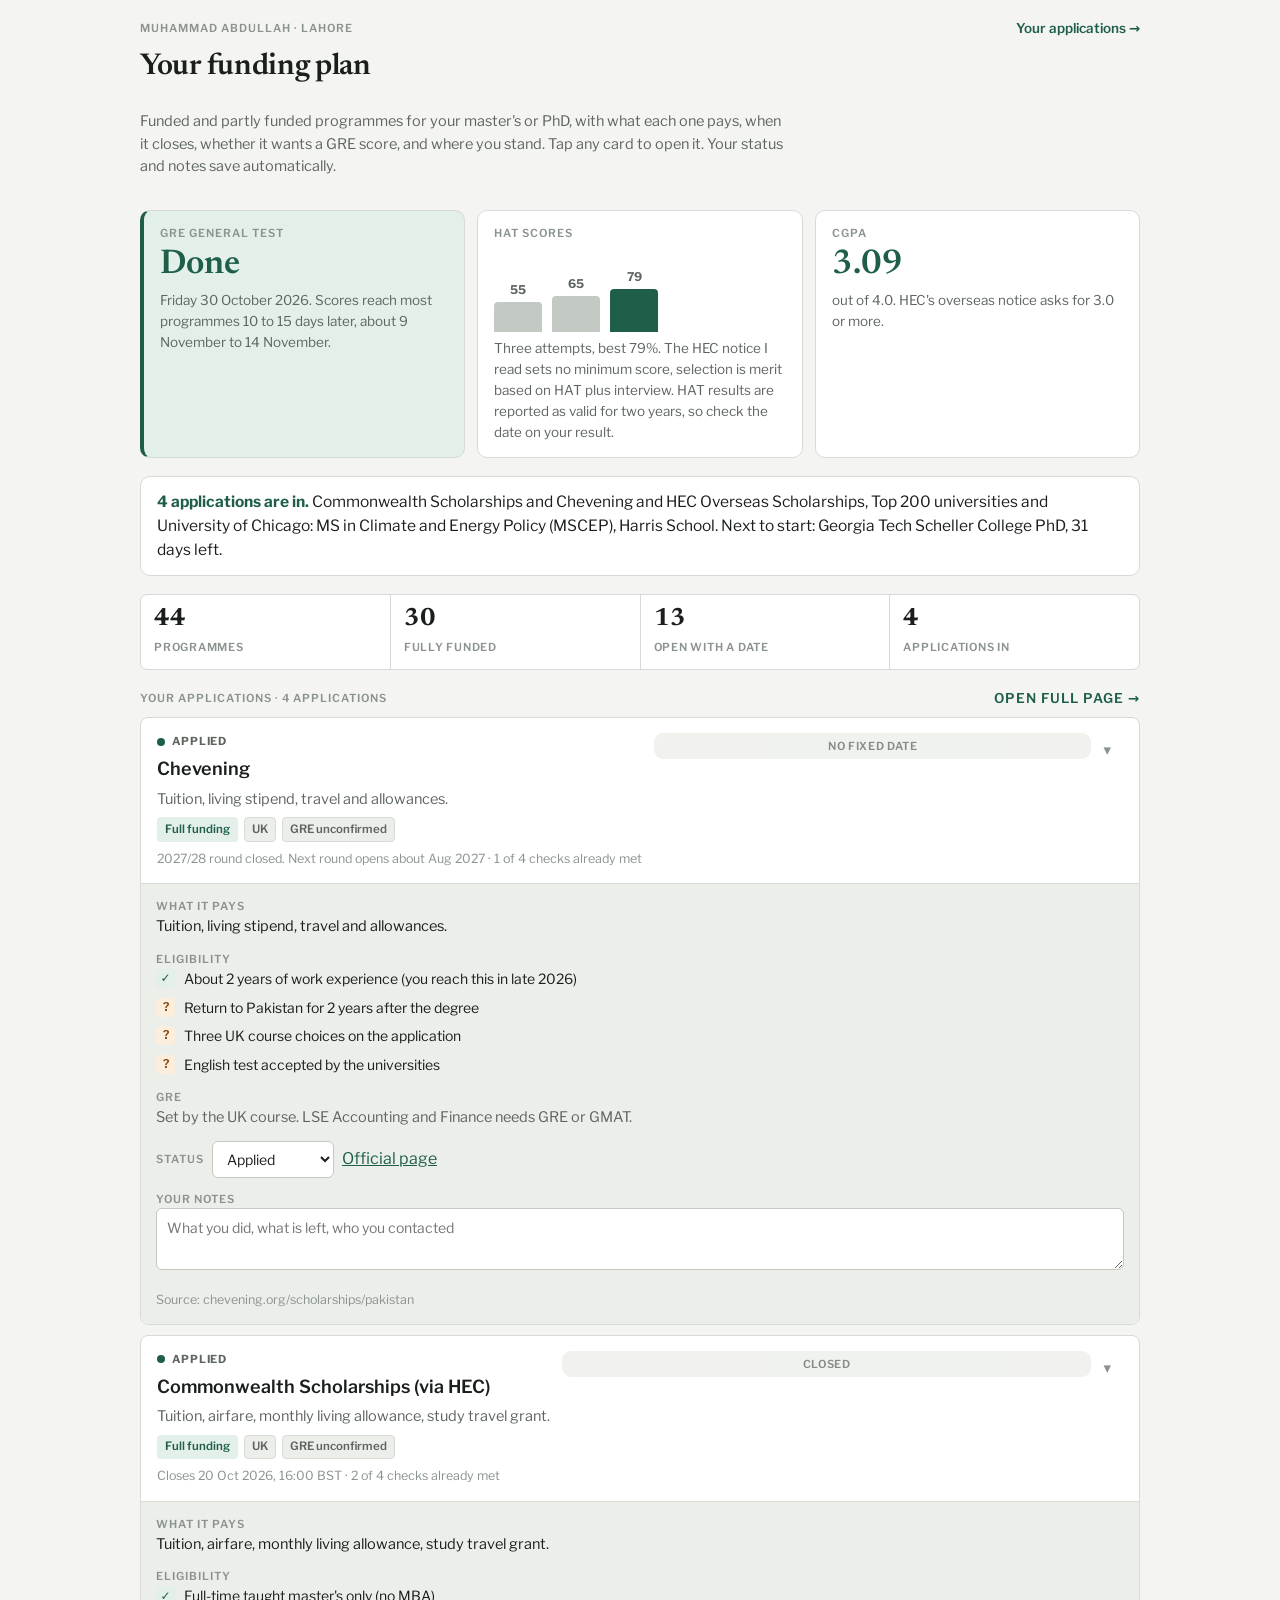
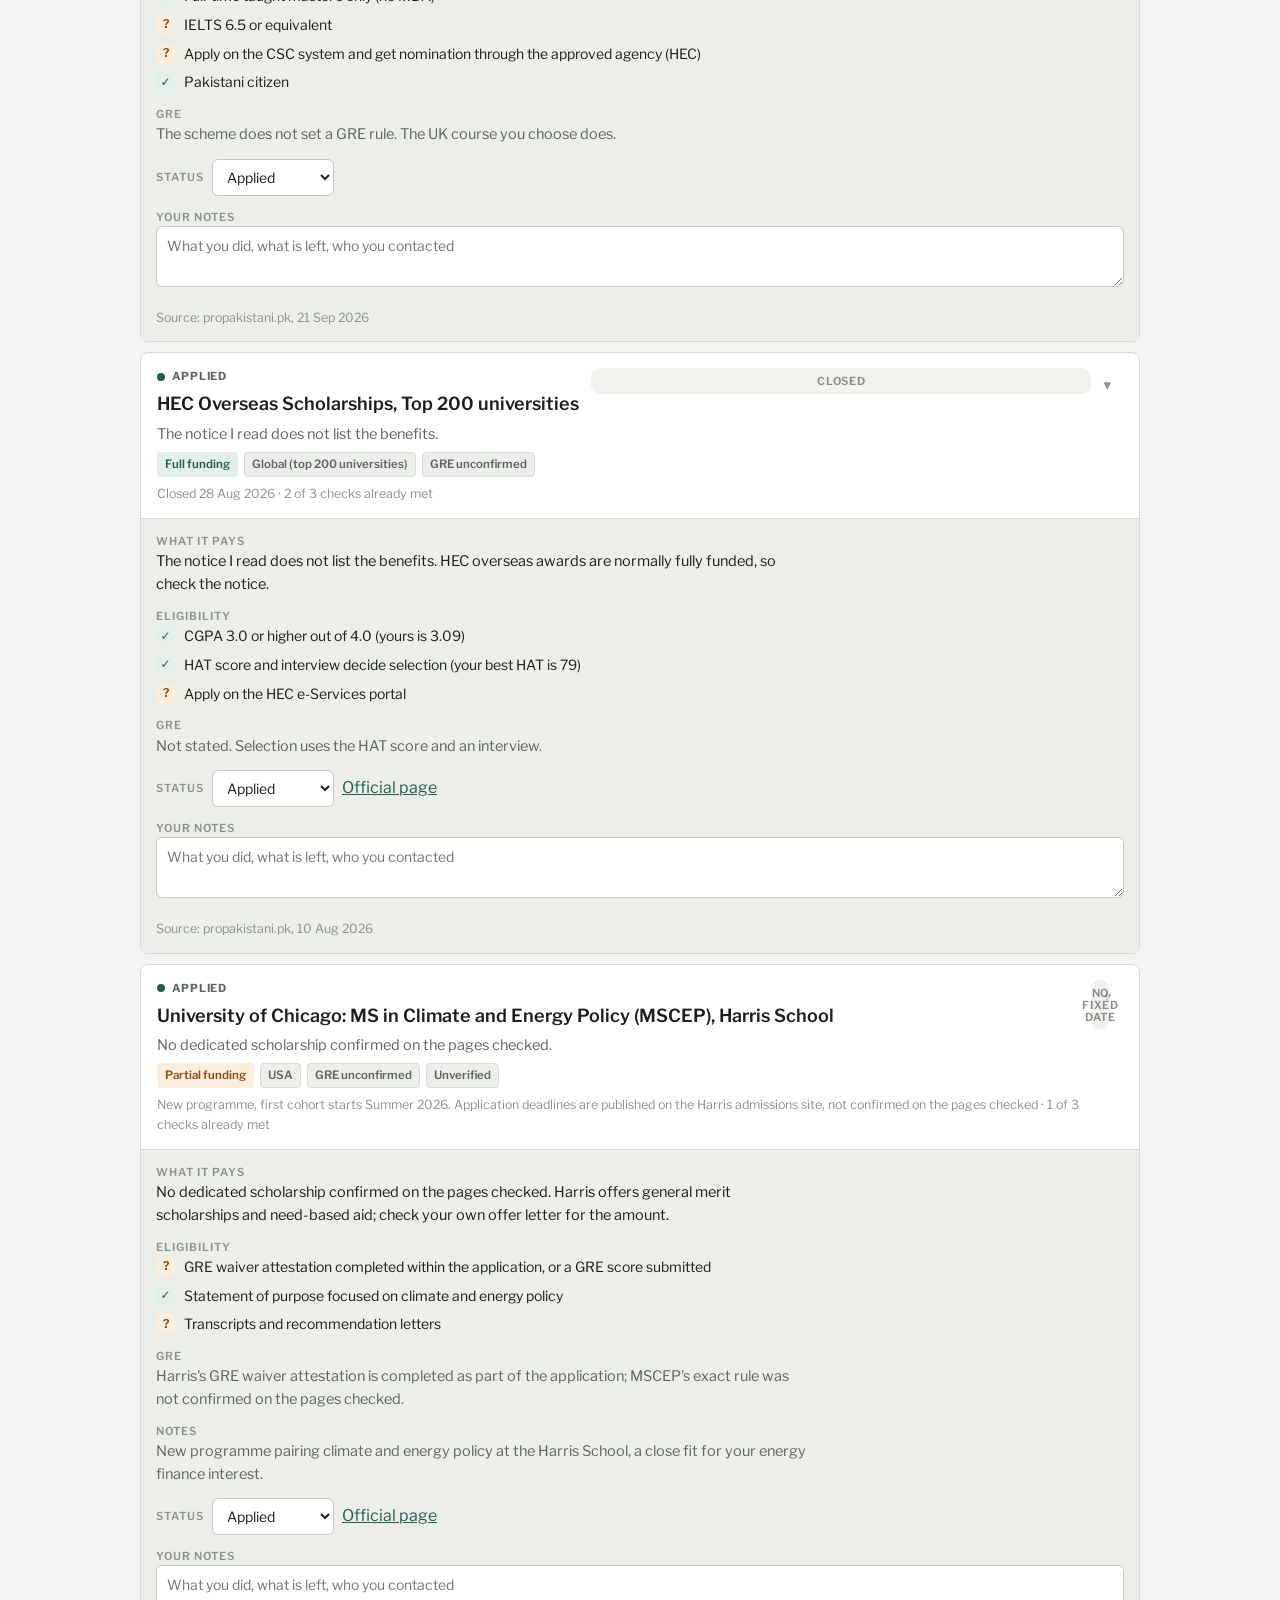
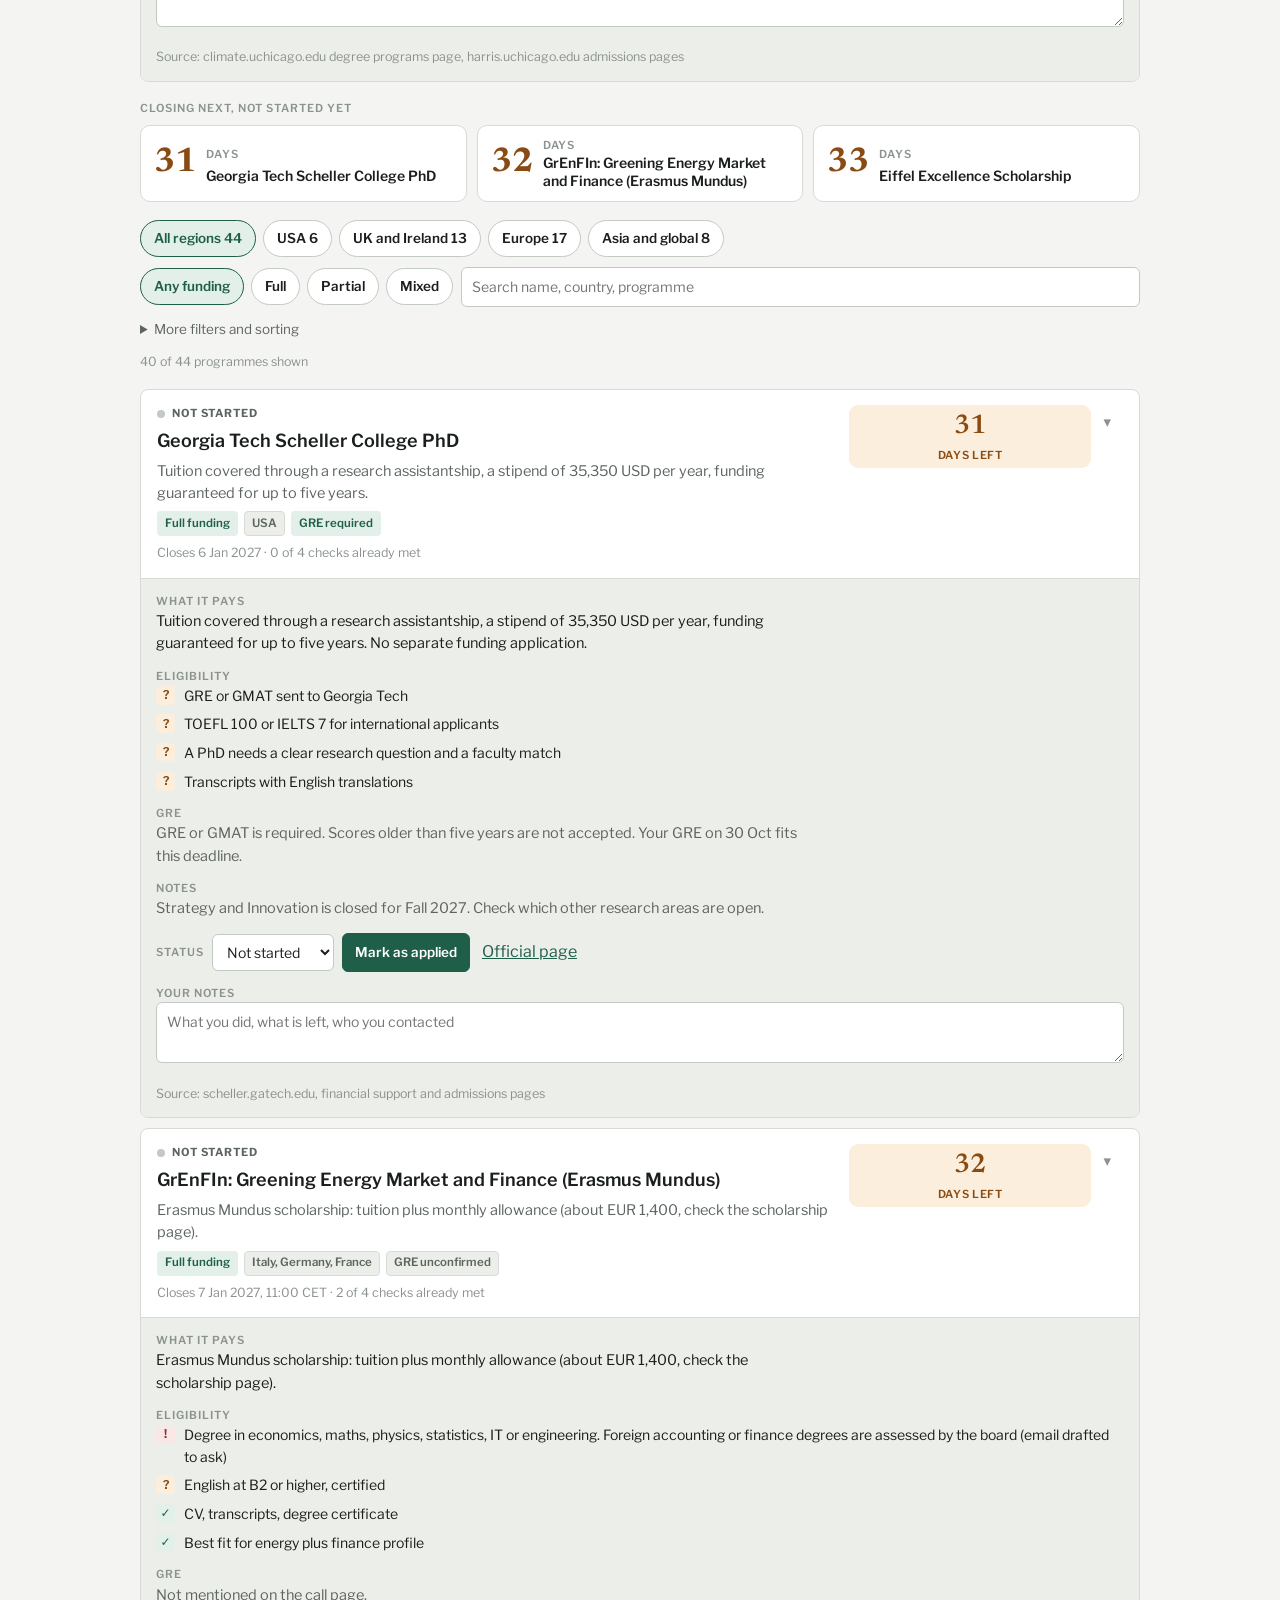
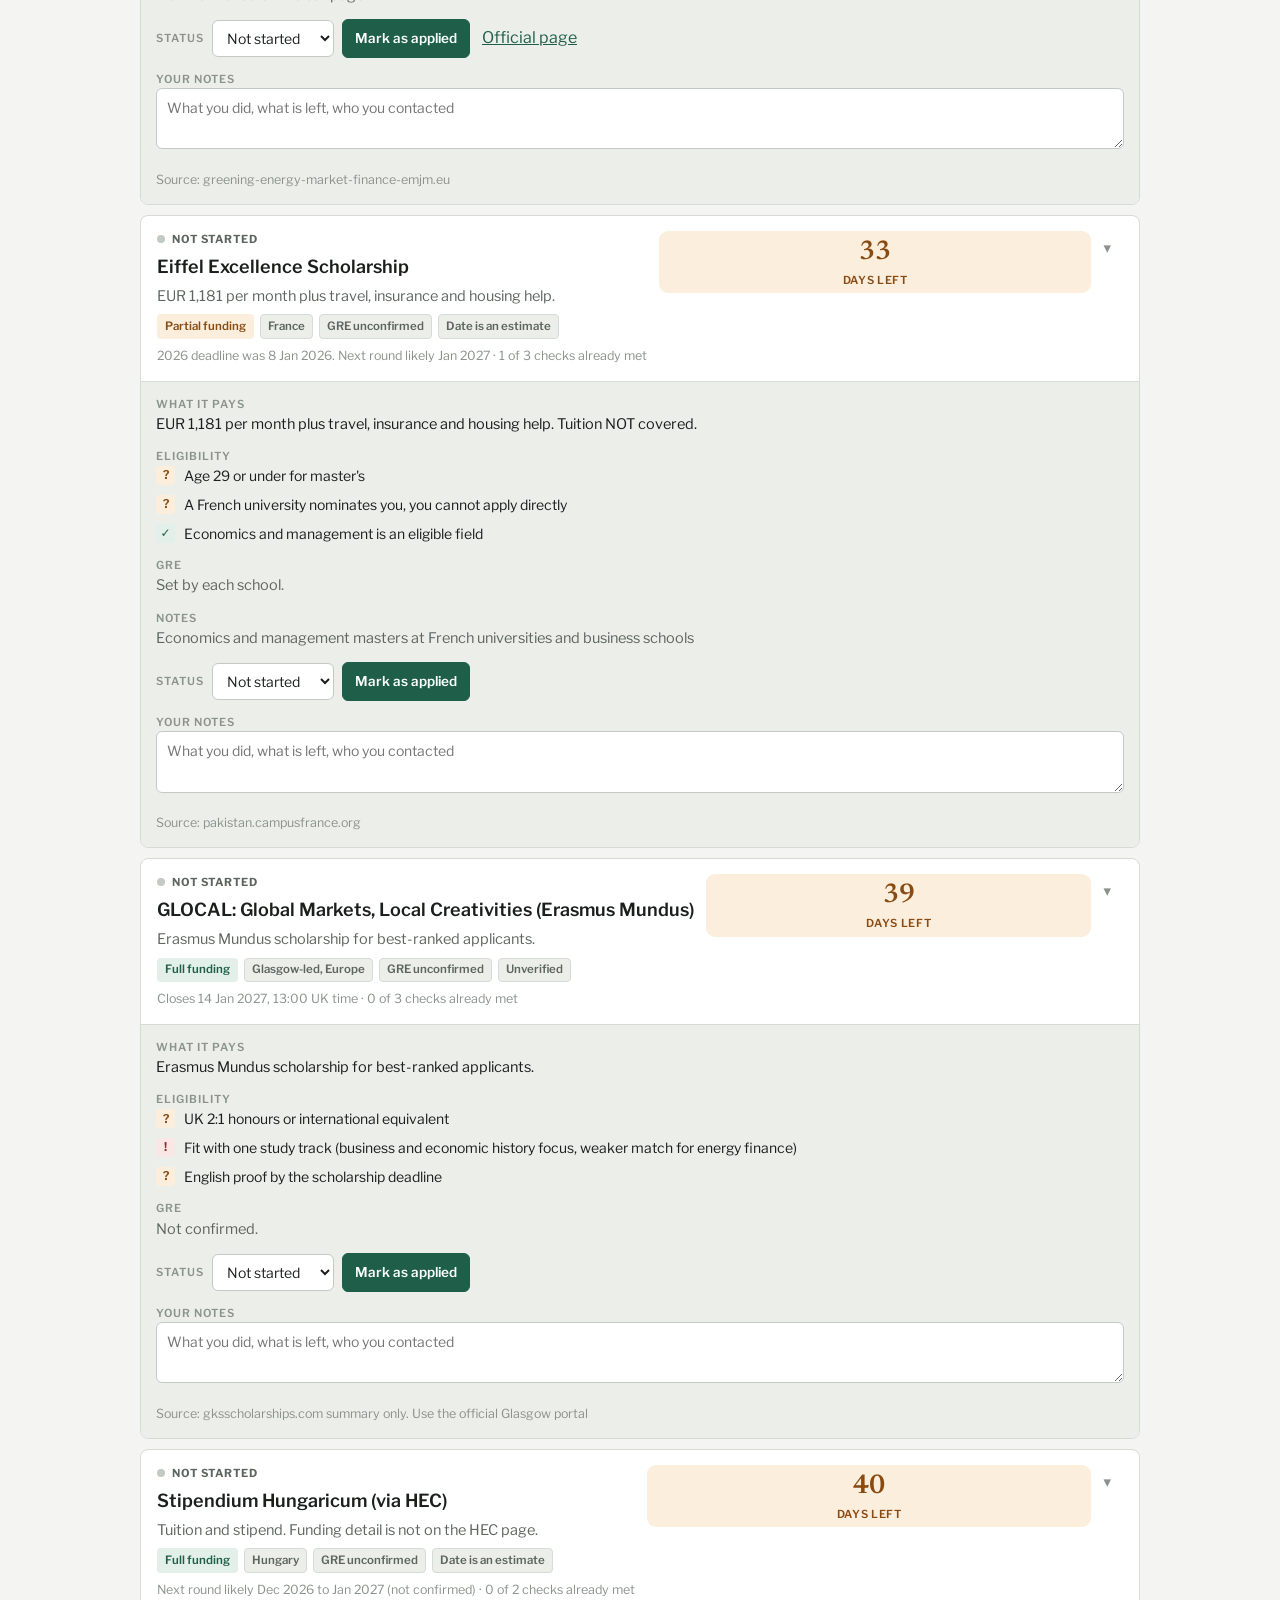
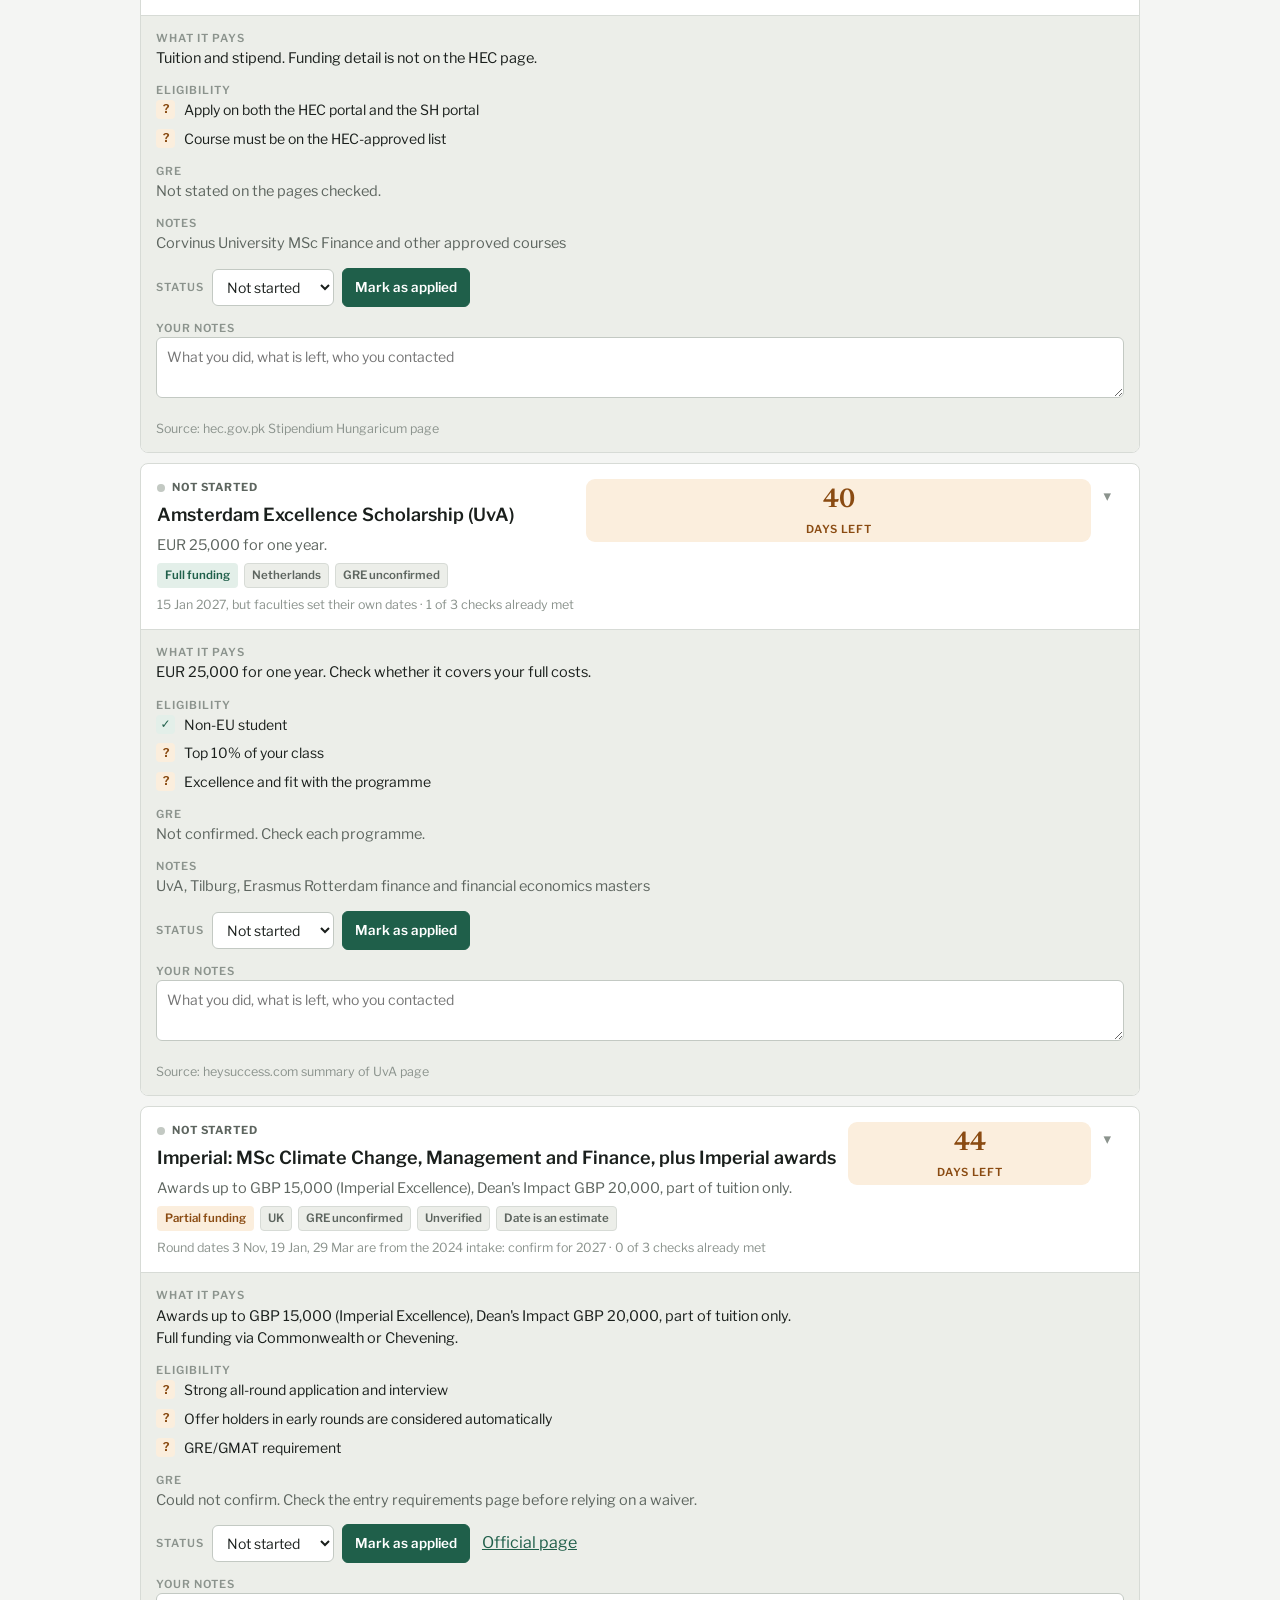
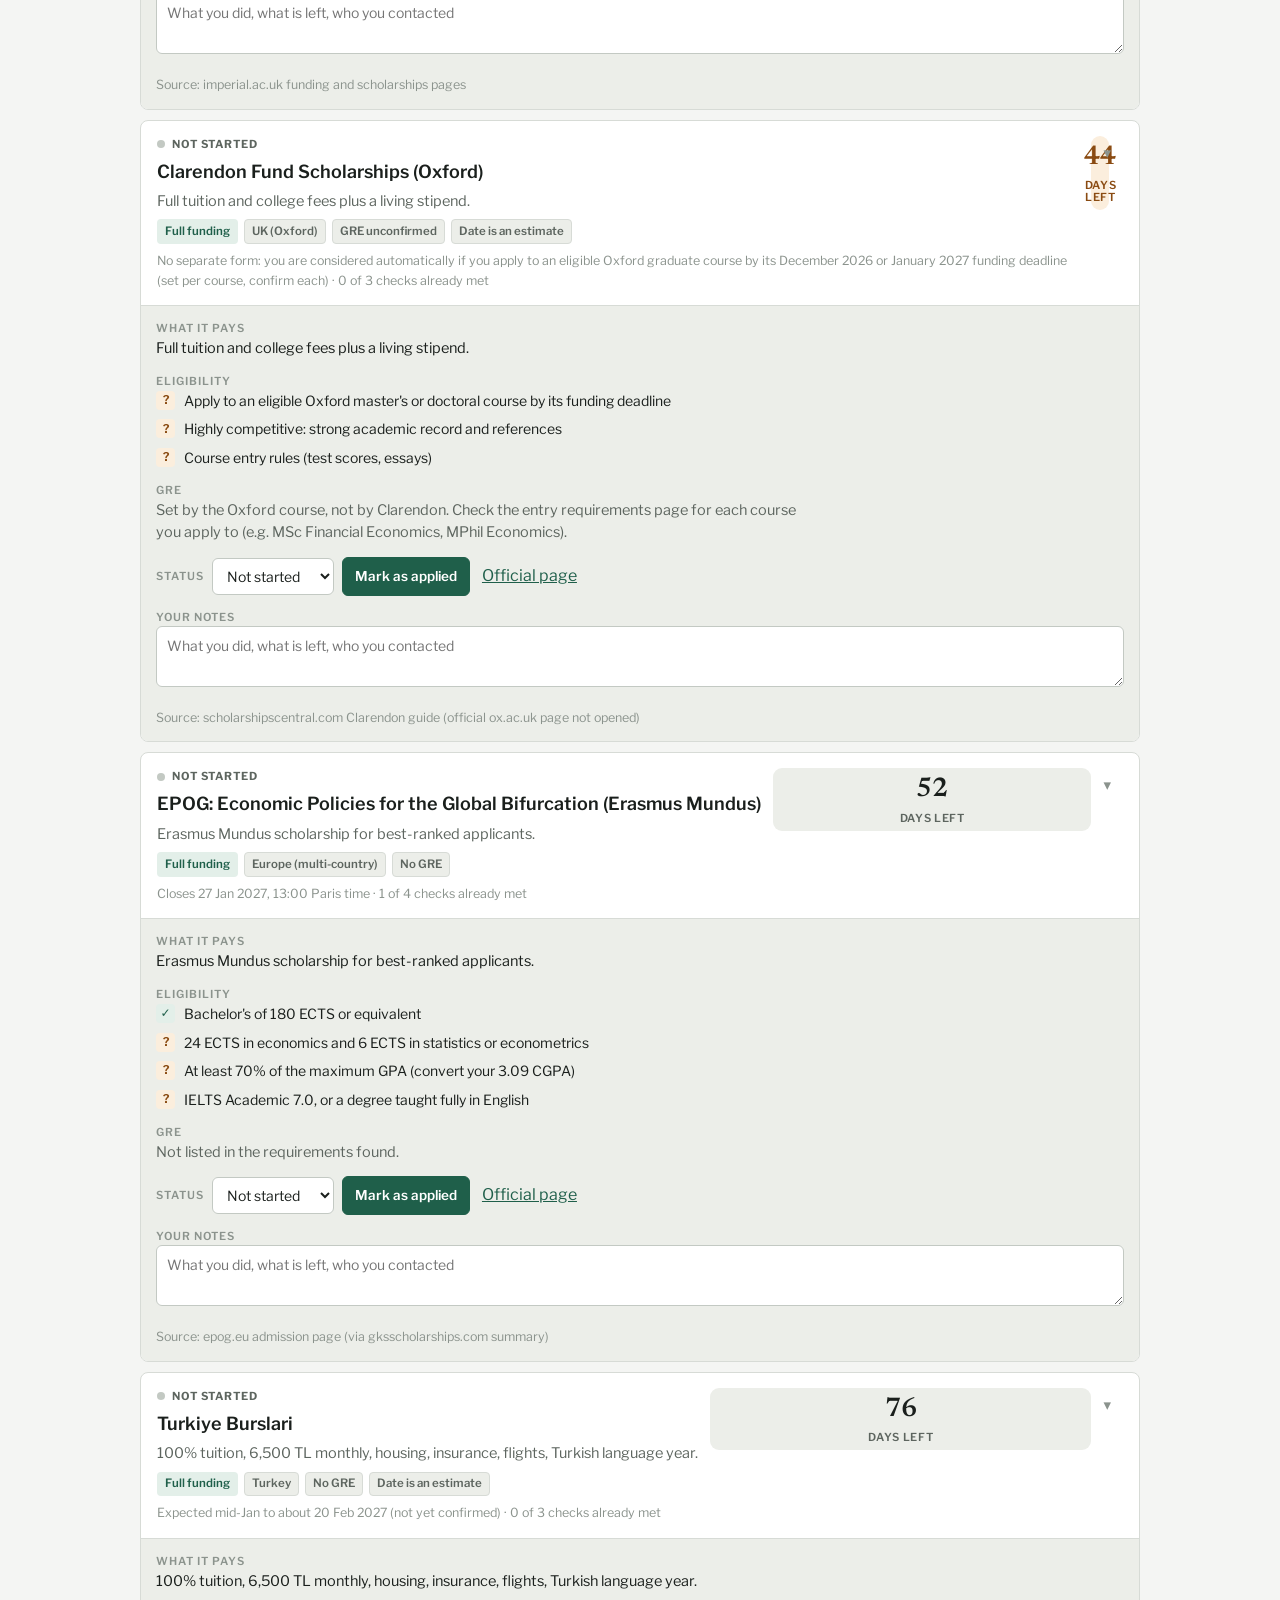
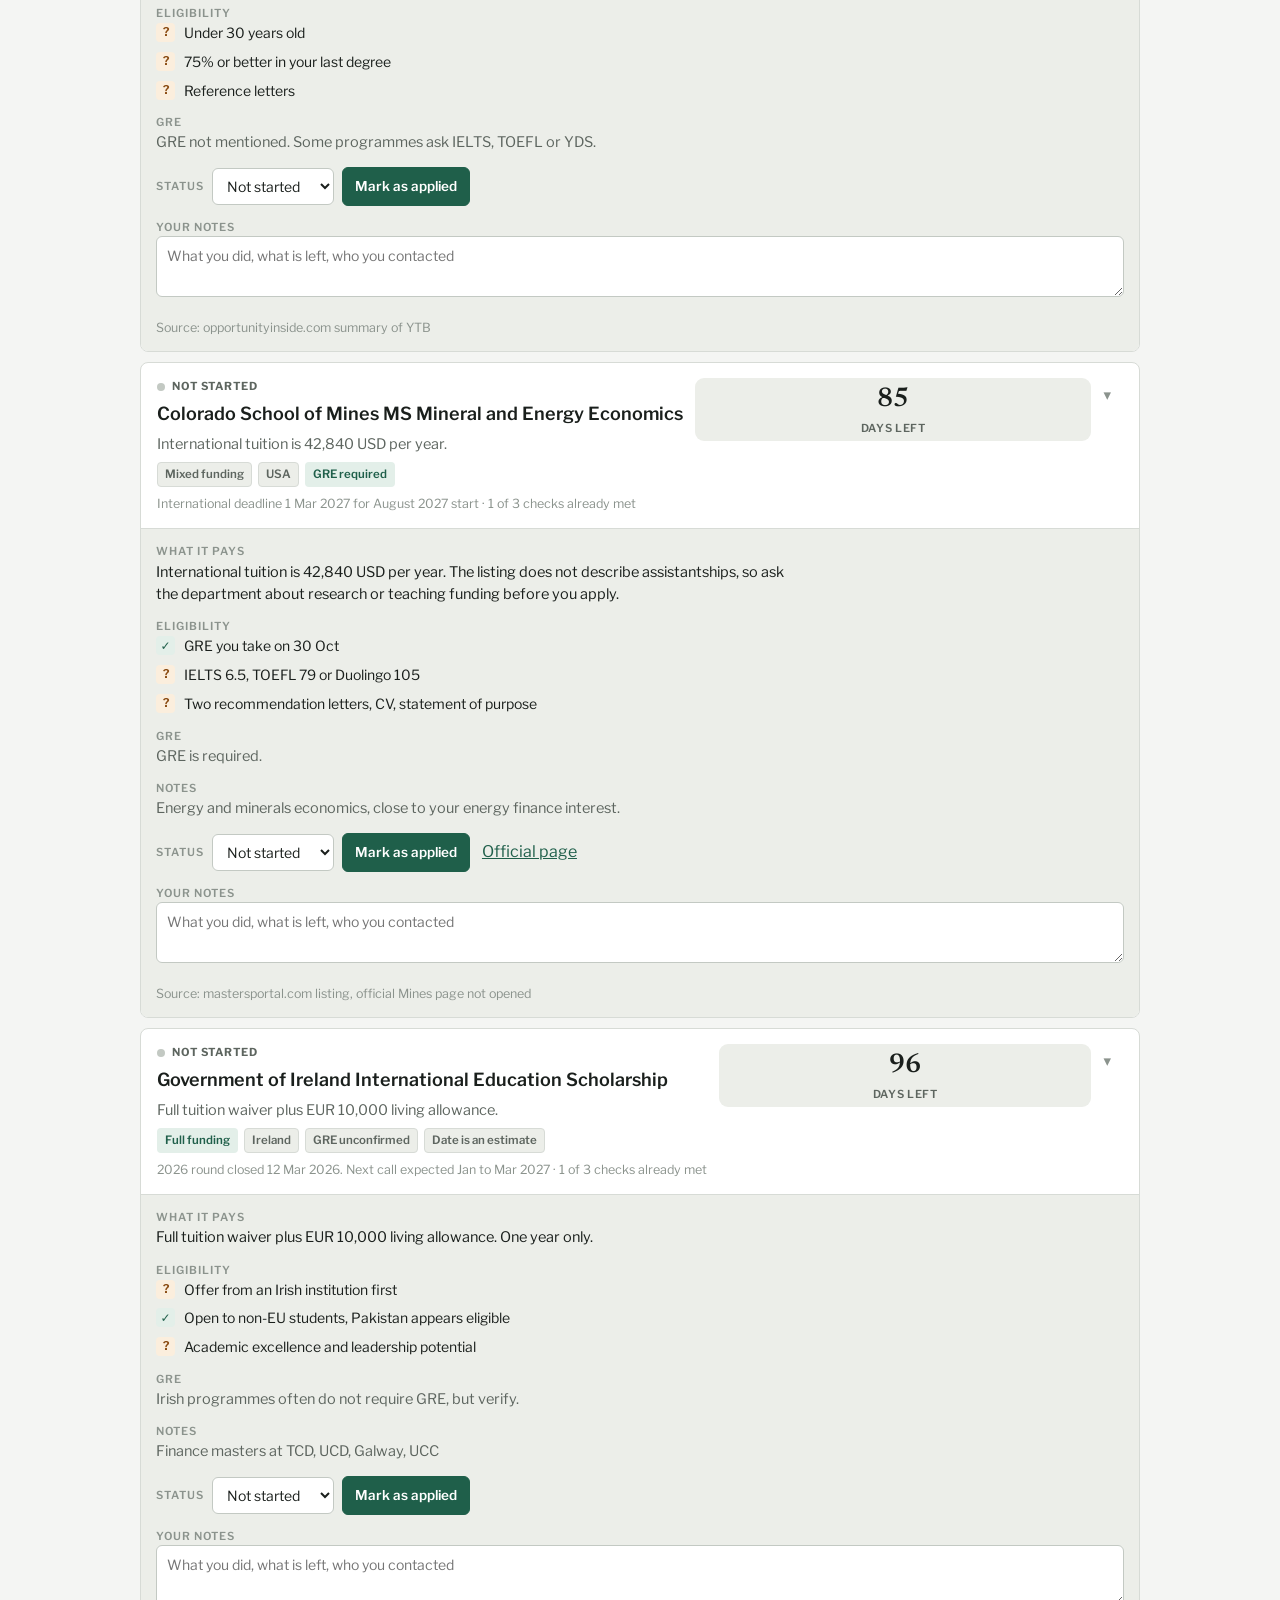
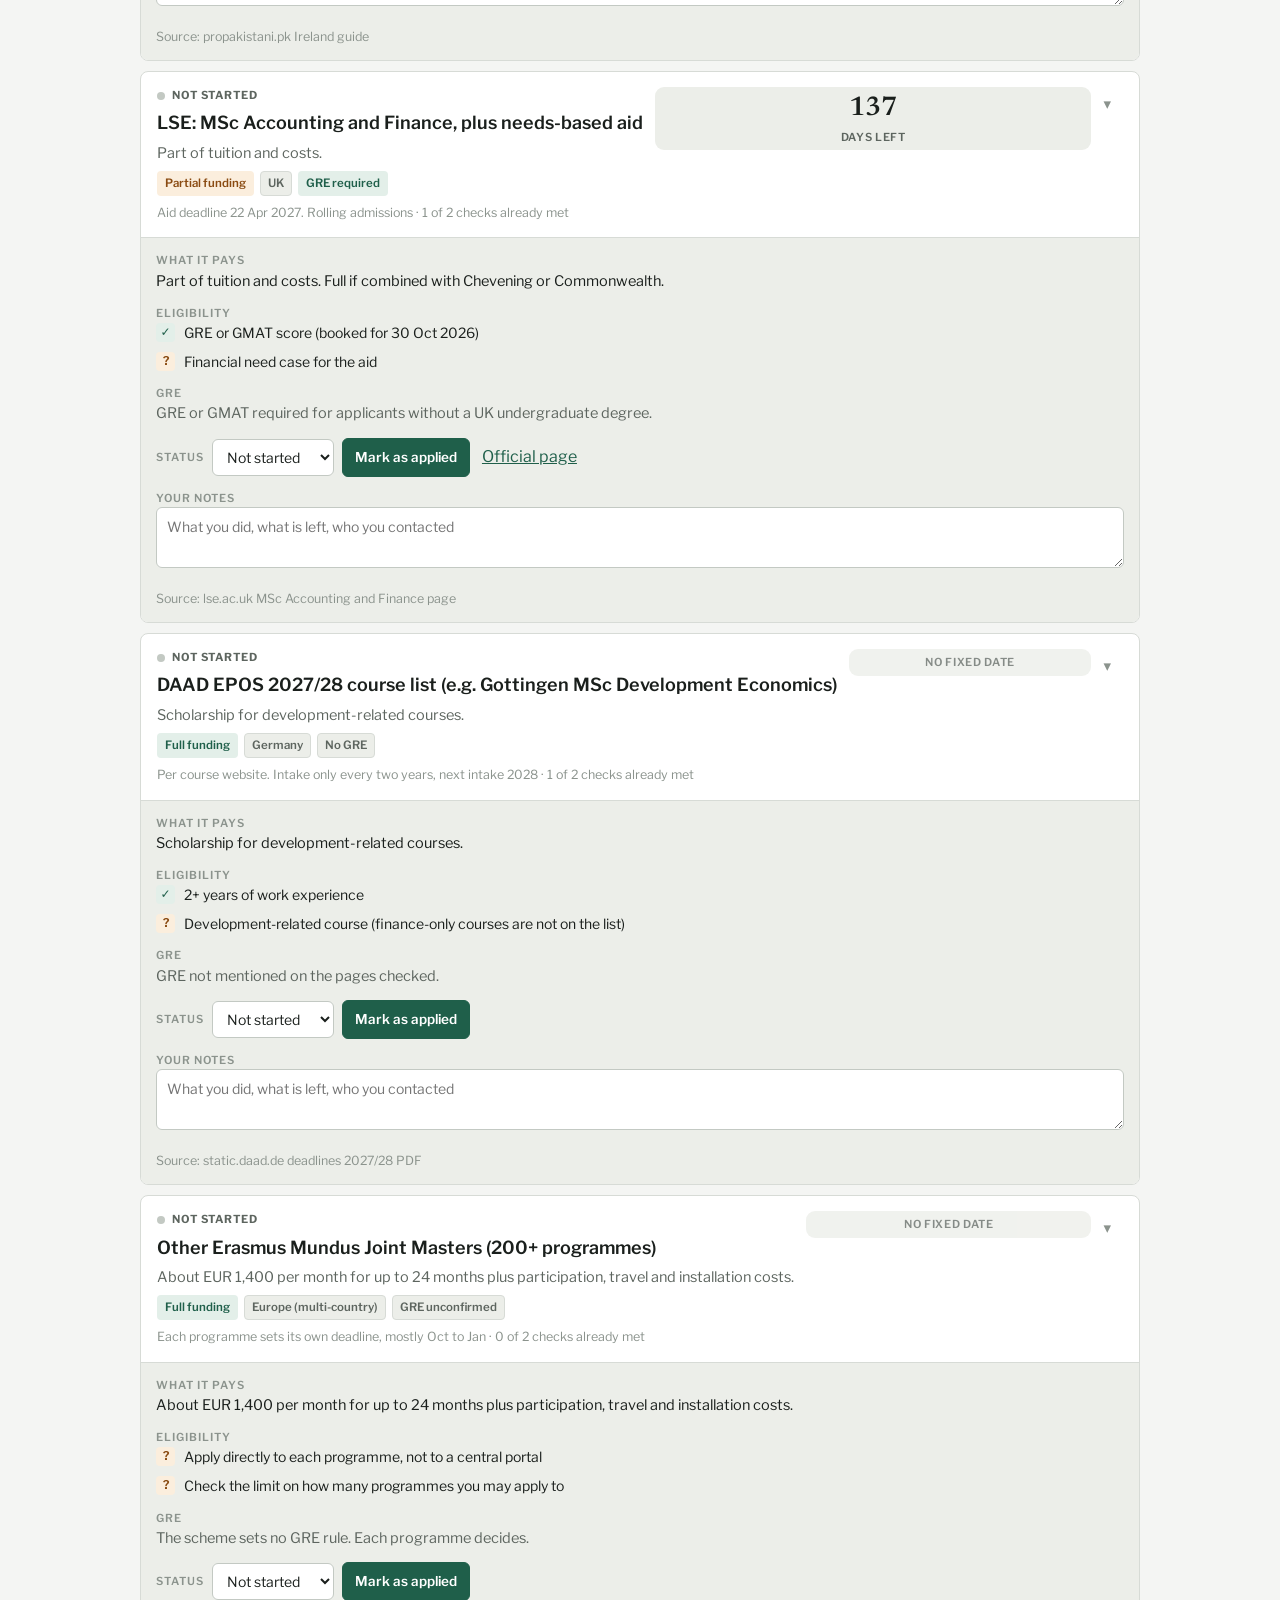
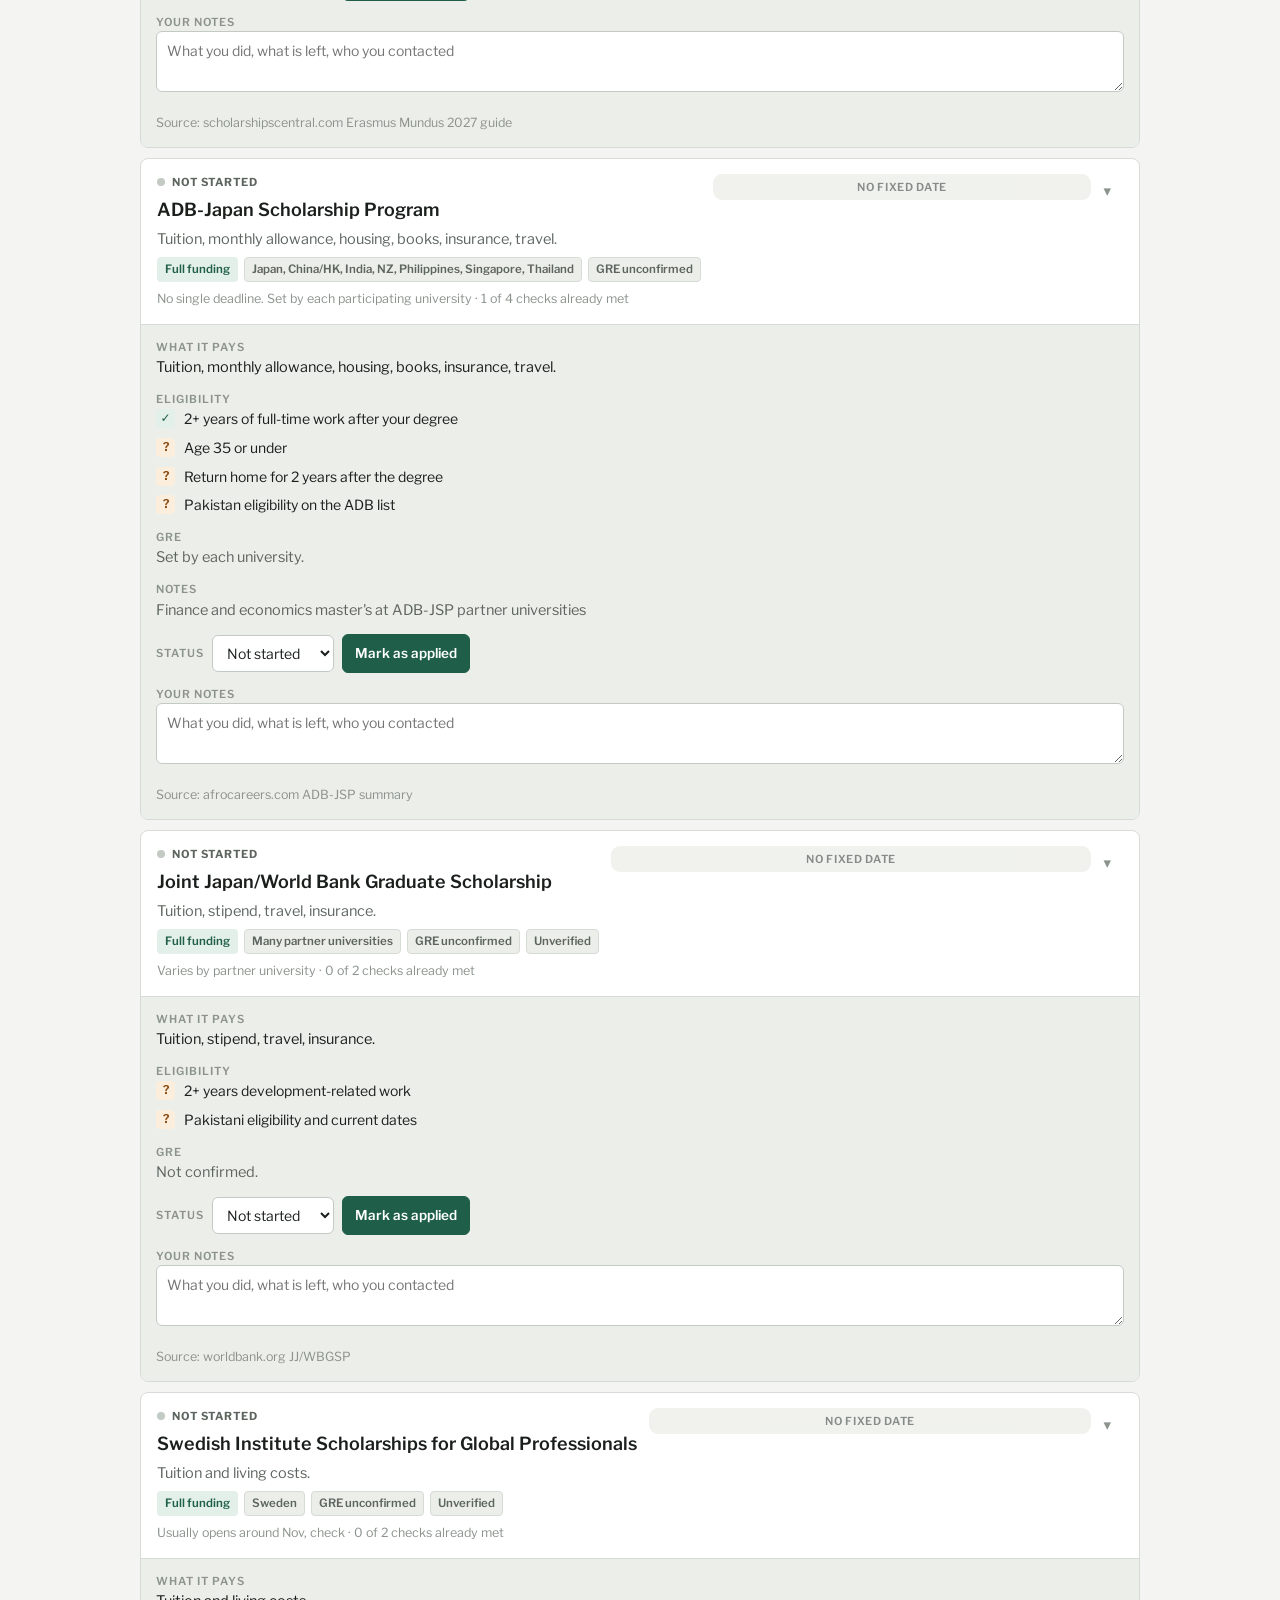
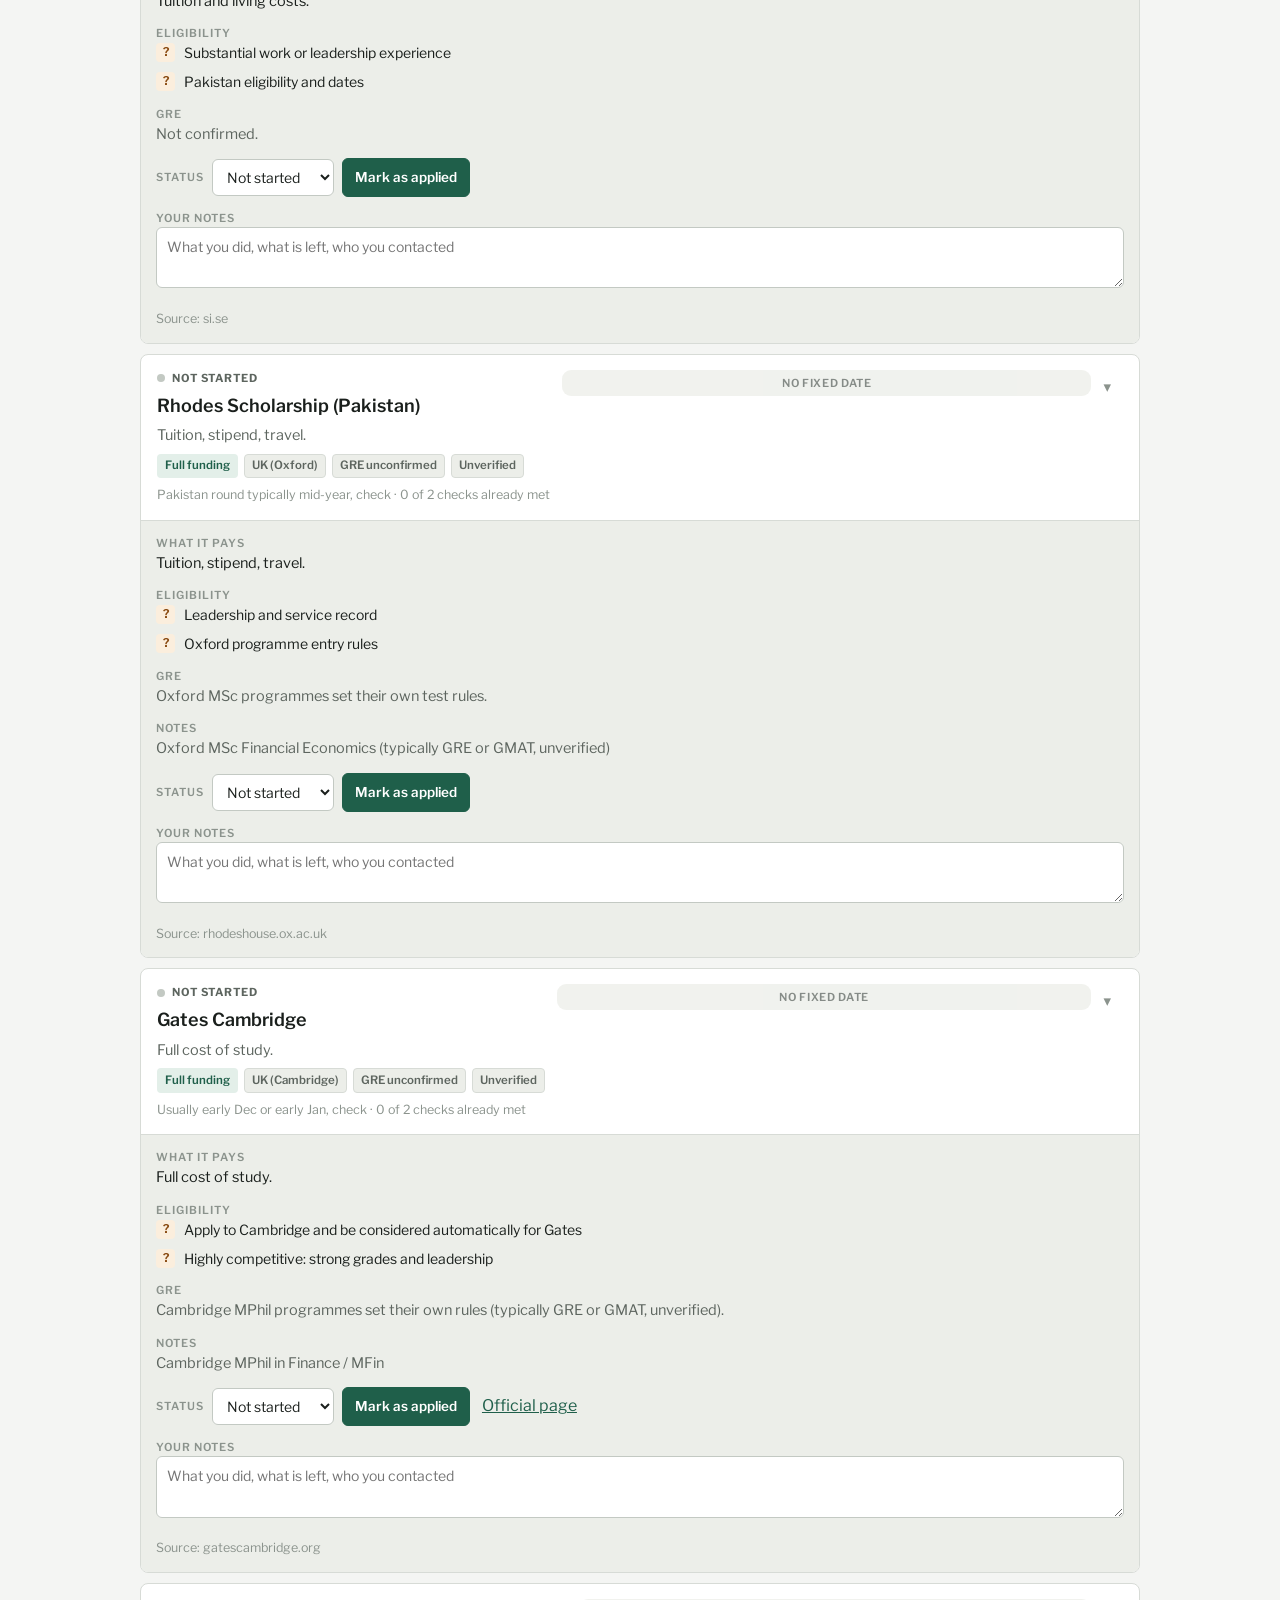
==== commit c8e69c76: "Add a separate Applications page - Split shared data and logic out of index.html into data.js, and s" ====
--- a/index.html
+++ b/index.html
@@ -5,184 +5,16 @@
 <meta name="viewport" content="width=device-width,initial-scale=1,viewport-fit=cover">
 <title>Funding Tracker</title>
 <link rel="stylesheet" href="https://fonts.googleapis.com/css2?family=Newsreader:opsz,wght@6..72,400;6..72,600&family=Libre+Franklin:wght@400;500;600;700&display=swap">
-<style>
-:root{
---bg:#f4f5f3;--surface:#ffffff;--surface2:#eceee9;--fg:#1a1f1c;--muted:#5d655f;--faint:#8b938d;
---line:#d7dbd6;--line2:#c3c9c3;--accent:#1f5f4a;--accent-fg:#ffffff;--accent-soft:#e3efe9;
---warn:#8a4b12;--warn-soft:#fbeedd;--bad:#8c2f2f;--bad-soft:#f9e7e5;--good:#1f5f4a;--good-soft:#e3efe9;
-}
-@media (prefers-color-scheme: dark){:root:not([data-theme="light"]){
---bg:#131714;--surface:#1b201d;--surface2:#232924;--fg:#e7eae7;--muted:#9ba49d;--faint:#79827b;
---line:#2d342f;--line2:#3b443d;--accent:#7fc3a9;--accent-fg:#10140f;--accent-soft:#1e2a25;
---warn:#e0a567;--warn-soft:#2d2318;--bad:#e09a93;--bad-soft:#2d1d1c;--good:#7fc3a9;--good-soft:#1e2a25;
-color-scheme:dark}}
-:root[data-theme="dark"]{
---bg:#131714;--surface:#1b201d;--surface2:#232924;--fg:#e7eae7;--muted:#9ba49d;--faint:#79827b;
---line:#2d342f;--line2:#3b443d;--accent:#7fc3a9;--accent-fg:#10140f;--accent-soft:#1e2a25;
---warn:#e0a567;--warn-soft:#2d2318;--bad:#e09a93;--bad-soft:#2d1d1c;--good:#7fc3a9;--good-soft:#1e2a25;
-color-scheme:dark}
-*{box-sizing:border-box}
-body{background:var(--bg);color:var(--fg);margin:0;font:16px/1.55 "Libre Franklin",system-ui,sans-serif;
-padding-block:18px 64px;padding-left:max(16px,env(safe-area-inset-left,0px));padding-right:max(16px,env(safe-area-inset-right,0px))}
-main{max-width:1000px;margin:0 auto;display:flex;flex-direction:column;gap:18px}
-h1,h2,h3{margin:0;text-wrap:balance;font-family:Newsreader,Georgia,serif;font-weight:600}
-h1{font-size:30px;line-height:1.1;letter-spacing:-.01em}
-.sub{color:var(--muted);font-size:14.5px;max-width:65ch}
-.lbl{font-size:11px;letter-spacing:.09em;text-transform:uppercase;color:var(--faint);font-weight:600}
-header{display:flex;flex-direction:column;gap:12px}
-.tiles{display:grid;grid-template-columns:repeat(auto-fit,minmax(118px,1fr));gap:1px;background:var(--line);
-border:1px solid var(--line);border-radius:7px;overflow:hidden}
-.tile{background:var(--surface);padding:11px 13px;min-width:0}
-.tile b{display:block;font-family:Newsreader,Georgia,serif;font-size:25px;line-height:1.1}
-.tile span{font-size:11px;letter-spacing:.07em;text-transform:uppercase;color:var(--faint);font-weight:600}
-.bar{height:7px;border-radius:4px;background:var(--surface2);overflow:hidden;border:1px solid var(--line)}
-.bar i{display:block;height:100%;background:var(--accent)}
-.ctl{display:flex;flex-wrap:wrap;gap:8px;align-items:center}
-select,input[type=search],textarea{font:inherit;font-size:14px;background:var(--surface);color:var(--fg);
-border:1px solid var(--line2);border-radius:6px;padding:8px 10px;min-width:0;max-width:100%}
-input[type=search]{flex:1 1 180px}
-textarea{width:100%;min-height:58px;resize:vertical;font-size:14px}
-button{font:inherit;font-size:13.5px;font-weight:600;border-radius:6px;padding:8px 12px;cursor:pointer;
-border:1px solid var(--line2);background:var(--surface);color:var(--fg)}
-button.pri{background:var(--accent);border-color:var(--accent);color:var(--accent-fg)}
-button[aria-pressed=true]{background:var(--accent-soft);border-color:var(--accent);color:var(--accent)}
-.list{display:flex;flex-direction:column;gap:10px}
-article{background:var(--surface);border:1px solid var(--line);border-radius:8px;overflow:hidden}
-.top{display:flex;gap:12px;align-items:flex-start;padding:13px 15px;cursor:pointer}
-.top:hover{background:var(--surface2)}
-.top h3{font-size:17.5px;line-height:1.3;font-family:"Libre Franklin",sans-serif;font-weight:600;min-width:0}
-.top>div{min-width:0;flex:1;display:flex;flex-direction:column;gap:7px}
-.tags{display:flex;flex-wrap:wrap;gap:6px}
-.tag{font-size:11.5px;font-weight:600;padding:2.5px 7px;border-radius:4px;background:var(--surface2);
-color:var(--muted);border:1px solid var(--line)}
-.tag.full{background:var(--good-soft);color:var(--good);border-color:transparent}
-.tag.part{background:var(--warn-soft);color:var(--warn);border-color:transparent}
-.tag.due{background:var(--bad-soft);color:var(--bad);border-color:transparent}
-.tag.gre{background:var(--accent-soft);color:var(--accent);border-color:transparent}
-.dot{flex:none;width:10px;height:10px;border-radius:50%;margin-top:7px;background:var(--line2)}
-.body{border-top:1px solid var(--line);padding:14px 15px;display:flex;flex-direction:column;gap:13px;background:var(--surface2)}
-.body p{margin:0;font-size:14.5px;color:var(--muted);max-width:65ch}
-.body p.g{color:var(--fg)}
-ul.req{list-style:none;margin:0;padding:0;display:flex;flex-direction:column;gap:7px}
-ul.req li{display:flex;gap:9px;align-items:flex-start;font-size:14px;min-width:0}
-.mk{flex:none;width:19px;height:19px;border-radius:4px;font-size:12px;font-weight:700;display:grid;place-items:center;margin-top:1px}
-.mk.ok{background:var(--good-soft);color:var(--good)}
-.mk.check{background:var(--warn-soft);color:var(--warn)}
-.mk.gap{background:var(--bad-soft);color:var(--bad)}
-.row{display:flex;flex-wrap:wrap;gap:8px;align-items:center}
-.src{font-size:12.5px;color:var(--faint)}
-a{color:var(--accent)}
-.foot{font-size:13px;color:var(--faint);max-width:65ch;display:flex;flex-direction:column;gap:5px}
-.save{font-size:12px;color:var(--faint);min-height:16px}
-@media(max-width:480px){h1{font-size:25px}.tile b{font-size:21px}}
-
-.hero{display:grid;grid-template-columns:repeat(auto-fit,minmax(220px,1fr));gap:12px}
-.box{background:var(--surface);border:1px solid var(--line);border-radius:10px;padding:14px 16px;display:flex;flex-direction:column;gap:6px;min-width:0}
-.box b{font-family:Newsreader,Georgia,serif;font-size:34px;line-height:1.05;color:var(--accent);font-weight:600}
-.box span{font-size:13.5px;color:var(--muted)}
-.box.gre{background:var(--accent-soft);border-left:4px solid var(--accent)}
-.hat{display:flex;align-items:flex-end;gap:10px;height:84px}
-.hb{flex:1;max-width:48px;display:flex;flex-direction:column;justify-content:flex-end;align-items:center;gap:3px}
-.hb i{display:block;width:100%;background:var(--line2);border-radius:4px 4px 0 0}
-.hb i.best{background:var(--accent)}
-.hb em{font-style:normal;font-size:12px;font-weight:700;color:var(--muted)}
-.msg{background:var(--surface);border:1px solid var(--line);border-radius:10px;padding:13px 16px;font-size:15.5px}
-.msg b{color:var(--accent)}
-.nextBox{display:flex;flex-direction:column;gap:8px}
-.next{display:grid;grid-template-columns:repeat(auto-fit,minmax(200px,1fr));gap:10px}
-.nx{display:grid;grid-template-columns:auto 1fr;grid-template-rows:auto auto;column-gap:10px;text-align:left;padding:11px 13px;
-border-radius:10px;background:var(--surface);border:1px solid var(--line);align-items:center;min-width:0}
-.nx b{grid-row:1/3;font-family:Newsreader,Georgia,serif;font-size:34px;line-height:1;color:var(--warn)}
-.nx span{font-size:11px;letter-spacing:.08em;text-transform:uppercase;color:var(--faint);align-self:end}
-.nx em{font-style:normal;font-size:14px;font-weight:600;line-height:1.3;min-width:0;overflow-wrap:anywhere}
-.filters{display:flex;flex-direction:column;gap:10px}
-.pills{display:flex;flex-wrap:wrap;gap:7px}
-.pills button{border-radius:999px;padding:7px 13px}
-.more summary{cursor:pointer;font-size:13.5px;color:var(--muted);padding:2px 0}
-.more .ctl{margin-top:8px}
-.count{font-size:12.5px;color:var(--faint)}
-.top{display:grid;grid-template-columns:auto minmax(0,1fr) auto auto;gap:12px;align-items:start;padding:15px 16px}
-.top .mid{display:flex;flex-direction:column;gap:7px;min-width:0}
-.top h3{font-size:18px}
-.one{margin:0;font-size:14.5px;color:var(--muted);max-width:68ch}
-.stat{display:flex;align-items:center;gap:7px;font-size:11px;letter-spacing:.08em;text-transform:uppercase;font-weight:700;color:var(--muted)}
-.stat .st{width:8px;height:8px;border-radius:50%}
-.dot{display:none}
-.when{display:flex;flex-direction:column;align-items:center;justify-content:center;min-width:64px;padding:7px 9px;border-radius:9px;
-background:var(--surface2);color:var(--muted);text-align:center;line-height:1.1}
-.when b{font-family:Newsreader,Georgia,serif;font-size:27px;font-weight:600;color:var(--fg)}
-.when span{font-size:11px;letter-spacing:.06em;text-transform:uppercase;font-weight:600}
-.when.hot{background:var(--bad-soft);color:var(--bad)}.when.hot b{color:var(--bad)}
-.when.warm{background:var(--warn-soft);color:var(--warn)}.when.warm b{color:var(--warn)}
-.when.past,.when.none{opacity:.75}
-.chev{color:var(--faint);font-size:15px;padding-top:6px;transition:transform .15s}
-article.open .chev{transform:rotate(180deg)}
-article.open{border-color:var(--line2)}
-.qa{margin-right:4px}
-.ruled{background:var(--surface);border:1px solid var(--line);border-radius:10px;padding:12px 16px}
-.ruled summary{cursor:pointer;font-weight:600;font-size:14.5px}
-.ruled ul{margin:10px 0 0;padding-left:18px;display:flex;flex-direction:column;gap:7px;font-size:14px;color:var(--muted);max-width:68ch}
-@media(max-width:560px){
-.top{grid-template-columns:minmax(0,1fr) auto;grid-template-areas:"mid chev" "when when"}
-.top .mid{grid-area:mid}.top .when{grid-area:when;flex-direction:row;gap:8px;justify-content:flex-start;align-items:baseline;min-width:0;padding:6px 10px}
-.top .chev{grid-area:chev}
-.box b{font-size:30px}
-}
-</style>
+<link rel="stylesheet" href="style.css">
 </head>
 <body>
-<script>
-var P=[
-{i:"commonwealth",n:"Commonwealth Scholarships (via HEC)",k:"Scholarship",f:"Full",c:"UK",l:"Master's (taught), PhD",cov:"Tuition, airfare, monthly living allowance, study travel grant.",dt:"Closes 20 Oct 2026, 16:00 BST",d:"2026-10-20",g:["unk","The scheme does not set a GRE rule. The UK course you choose does."],v:1,src:"propakistani.pk, 21 Sep 2026",r:[["Full-time taught master's only (no MBA)","ok"],["IELTS 6.5 or equivalent","check"],["Apply on the CSC system and get nomination through the approved agency (HEC)","check"],["Pakistani citizen","ok"]]},
-{i:"chevening",n:"Chevening",k:"Scholarship",f:"Full",c:"UK",l:"Master's (1 year)",cov:"Tuition, living stipend, travel and allowances.",dt:"2027/28 round closed. Next round opens about Aug 2027",d:"",g:["unk","Set by the UK course. LSE Accounting and Finance needs GRE or GMAT."],v:1,src:"chevening.org/scholarships/pakistan",u:"https://www.chevening.org/scholarships/pakistan/",r:[["About 2 years of work experience (you reach this in late 2026)","ok"],["Return to Pakistan for 2 years after the degree","check"],["Three UK course choices on the application","check"],["English test accepted by the universities","check"]]},
-{i:"epos-freiburg",n:"DAAD EPOS: Freiburg MSc Environmental Governance",k:"Scholarship",f:"Full",c:"Germany",l:"Master's, PhD",cov:"EUR 992 per month for master's, insurance, travel allowance, possible fee waiver.",dt:"Closed 15 Oct 2026",d:"2026-10-15",g:["none","GRE not mentioned."],v:1,src:"arynews.tv DAAD EPOS article",r:[["2+ years of relevant work experience","ok"],["Top third of your class","check"],["Economics background accepted, a finance degree is not the target","check"]]},
-{i:"epos-list",n:"DAAD EPOS 2027/28 course list (e.g. Gottingen MSc Development Economics)",k:"Scholarship",f:"Full",c:"Germany",l:"Master's",cov:"Scholarship for development-related courses.",dt:"Per course website. Intake only every two years, next intake 2028",d:"",g:["none","GRE not mentioned on the pages checked."],v:1,src:"static.daad.de deadlines 2027/28 PDF",r:[["2+ years of work experience","ok"],["Development-related course (finance-only courses are not on the list)","check"]]},
-{i:"turkiye",n:"Turkiye Burslari",k:"Scholarship",f:"Full",c:"Turkey",l:"Master's, PhD",cov:"100% tuition, 6,500 TL monthly, housing, insurance, flights, Turkish language year.",dt:"Expected mid-Jan to about 20 Feb 2027 (not yet confirmed)",d:"2027-02-20",est:1,g:["none","GRE not mentioned. Some programmes ask IELTS, TOEFL or YDS."],v:1,src:"opportunityinside.com summary of YTB",r:[["Under 30 years old","check"],["75% or better in your last degree","check"],["Reference letters","check"]]},
-{i:"hungary",n:"Stipendium Hungaricum (via HEC)",k:"Scholarship",f:"Full",c:"Hungary",l:"Master's (100 seats for Pakistan), PhD",cov:"Tuition and stipend. Funding detail is not on the HEC page.",dt:"Next round likely Dec 2026 to Jan 2027 (not confirmed)",d:"2027-01-15",est:1,g:["unk","Not stated on the pages checked."],v:1,pr:"Corvinus University MSc Finance and other approved courses",src:"hec.gov.pk Stipendium Hungaricum page",r:[["Apply on both the HEC portal and the SH portal","check"],["Course must be on the HEC-approved list","check"]]},
-{i:"grenfin",n:"GrEnFIn: Greening Energy Market and Finance (Erasmus Mundus)",k:"Programme",f:"Full",c:"Italy, Germany, France",l:"Joint master's, 24 months",cov:"Erasmus Mundus scholarship: tuition plus monthly allowance (about EUR 1,400, check the scholarship page).",dt:"Closes 7 Jan 2027, 11:00 CET",d:"2027-01-07",g:["unk","Not mentioned on the call page."],v:1,src:"greening-energy-market-finance-emjm.eu",u:"https://greening-energy-market-finance-emjm.eu/application",r:[["Degree in economics, maths, physics, statistics, IT or engineering. Foreign accounting or finance degrees are assessed by the board (email drafted to ask)","gap"],["English at B2 or higher, certified","check"],["CV, transcripts, degree certificate","ok"],["Best fit for energy plus finance profile","ok"]]},
-{i:"epog",n:"EPOG: Economic Policies for the Global Bifurcation (Erasmus Mundus)",k:"Programme",f:"Full",c:"Europe (multi-country)",l:"Joint master's",cov:"Erasmus Mundus scholarship for best-ranked applicants.",dt:"Closes 27 Jan 2027, 13:00 Paris time",d:"2027-01-27",g:["none","Not listed in the requirements found."],v:1,src:"epog.eu admission page (via gksscholarships.com summary)",u:"https://www.epog.eu/admission-and-scholarships/admission/",r:[["Bachelor's of 180 ECTS or equivalent","ok"],["24 ECTS in economics and 6 ECTS in statistics or econometrics","check"],["At least 70% of the maximum GPA (convert your 3.09 CGPA)","check"],["IELTS Academic 7.0, or a degree taught fully in English","check"]]},
-{i:"glocal",n:"GLOCAL: Global Markets, Local Creativities (Erasmus Mundus)",k:"Programme",f:"Full",c:"Glasgow-led, Europe",l:"Joint master's",cov:"Erasmus Mundus scholarship for best-ranked applicants.",dt:"Closes 14 Jan 2027, 13:00 UK time",d:"2027-01-14",g:["unk","Not confirmed."],v:0,src:"gksscholarships.com summary only. Use the official Glasgow portal",r:[["UK 2:1 honours or international equivalent","check"],["Fit with one study track (business and economic history focus, weaker match for energy finance)","gap"],["English proof by the scholarship deadline","check"]]},
-{i:"em-other",n:"Other Erasmus Mundus Joint Masters (200+ programmes)",k:"Scholarship",f:"Full",c:"Europe (multi-country)",l:"Master's (about 2 years)",cov:"About EUR 1,400 per month for up to 24 months plus participation, travel and installation costs.",dt:"Each programme sets its own deadline, mostly Oct to Jan",d:"",g:["unk","The scheme sets no GRE rule. Each programme decides."],v:1,src:"scholarshipscentral.com Erasmus Mundus 2027 guide",r:[["Apply directly to each programme, not to a central portal","check"],["Check the limit on how many programmes you may apply to","check"]]},
-{i:"adb",n:"ADB-Japan Scholarship Program",k:"Scholarship",f:"Full",c:"Japan, China/HK, India, NZ, Philippines, Singapore, Thailand",l:"Master's (1 to 2 years)",cov:"Tuition, monthly allowance, housing, books, insurance, travel.",dt:"No single deadline. Set by each participating university",d:"",g:["unk","Set by each university."],v:1,pr:"Finance and economics master's at ADB-JSP partner universities",src:"afrocareers.com ADB-JSP summary",r:[["2+ years of full-time work after your degree","ok"],["Age 35 or under","check"],["Return home for 2 years after the degree","check"],["Pakistan eligibility on the ADB list","check"]]},
-{i:"jjwbgsp",n:"Joint Japan/World Bank Graduate Scholarship",k:"Scholarship",f:"Full",c:"Many partner universities",l:"Master's (development fields)",cov:"Tuition, stipend, travel, insurance.",dt:"Varies by partner university",d:"",g:["unk","Not confirmed."],v:0,src:"worldbank.org JJ/WBGSP",r:[["2+ years development-related work","check"],["Pakistani eligibility and current dates","check"]]},
-{i:"si",n:"Swedish Institute Scholarships for Global Professionals",k:"Scholarship",f:"Full",c:"Sweden",l:"Master's",cov:"Tuition and living costs.",dt:"Usually opens around Nov, check",d:"",g:["unk","Not confirmed."],v:0,src:"si.se",r:[["Substantial work or leadership experience","check"],["Pakistan eligibility and dates","check"]]},
-{i:"rhodes",n:"Rhodes Scholarship (Pakistan)",k:"Scholarship",f:"Full",c:"UK (Oxford)",l:"Master's, DPhil",cov:"Tuition, stipend, travel.",dt:"Pakistan round typically mid-year, check",d:"",g:["unk","Oxford MSc programmes set their own test rules."],v:0,pr:"Oxford MSc Financial Economics (typically GRE or GMAT, unverified)",src:"rhodeshouse.ox.ac.uk",r:[["Leadership and service record","check"],["Oxford programme entry rules","check"]]},
-{i:"gates",n:"Gates Cambridge",k:"Scholarship",f:"Full",c:"UK (Cambridge)",l:"MPhil, PhD",cov:"Full cost of study.",dt:"Usually early Dec or early Jan, check",d:"",g:["unk","Cambridge MPhil programmes set their own rules (typically GRE or GMAT, unverified)."],v:0,pr:"Cambridge MPhil in Finance / MFin",src:"gatescambridge.org",u:"https://www.gatescambridge.org/",r:[["Apply to Cambridge and be considered automatically for Gates","check"],["Highly competitive: strong grades and leadership","check"]]},
-{i:"csc",n:"Chinese Government Scholarship (CSC) via HEC",k:"Scholarship",f:"Full",c:"China",l:"Master's, PhD",cov:"Tuition, accommodation, monthly stipend.",dt:"Dates vary, check HEC announcements",d:"",g:["unk","Check each university's English and test rules."],v:0,src:"hec.gov.pk, studyinchina.csc.edu.cn",r:[["Apply on both HEC and CSC portals","check"]]},
-{i:"uva",n:"Amsterdam Excellence Scholarship (UvA)",k:"Scholarship",f:"Full",c:"Netherlands",l:"Master's",cov:"EUR 25,000 for one year. Check whether it covers your full costs.",dt:"15 Jan 2027, but faculties set their own dates",d:"2027-01-15",g:["unk","Not confirmed. Check each programme."],v:1,pr:"UvA, Tilburg, Erasmus Rotterdam finance and financial economics masters",src:"heysuccess.com summary of UvA page",r:[["Non-EU student","ok"],["Top 10% of your class","check"],["Excellence and fit with the programme","check"]]},
-{i:"ireland-gov",n:"Government of Ireland International Education Scholarship",k:"Scholarship",f:"Full",c:"Ireland",l:"Master's, PhD (1 year)",cov:"Full tuition waiver plus EUR 10,000 living allowance. One year only.",dt:"2026 round closed 12 Mar 2026. Next call expected Jan to Mar 2027",d:"2027-03-12",est:1,g:["unk","Irish programmes often do not require GRE, but verify."],v:1,pr:"Finance masters at TCD, UCD, Galway, UCC",src:"propakistani.pk Ireland guide",r:[["Offer from an Irish institution first","check"],["Open to non-EU students, Pakistan appears eligible","ok"],["Academic excellence and leadership potential","check"]]},
-{i:"fulbright",n:"Fulbright Pakistan",k:"Scholarship",f:"Full",c:"USA",l:"Master's, PhD",cov:"Tuition, books, airfare, stipend, health insurance.",dt:"2027 round closed 1 Apr. Next round normally announced in Jan",d:"",g:["unk","GRE rule not stated on the announcement page. Check USEFP."],v:1,pr:"Finance and economics masters at US universities",src:"newsletter.usefp.org",u:"https://www.usefp.org/",r:[["Priority fields include trade and economics","check"],["GRE (you sit it on 30 Oct 2026)","ok"]]},
-{i:"kh",n:"Knight-Hennessy Scholars (Stanford)",k:"Scholarship",f:"Full",c:"USA",l:"Master's, PhD, professional",cov:"Funds up to three years of graduate study at Stanford, plus a leadership programme.",dt:"Next deadline listed: October 2027 (2028 cohort). 2027 cohort date not confirmed",d:"",g:["unk","Only if your Stanford programme asks for it. Tests are those your programme requires."],v:1,src:"scholarships.berkeley.edu campus page",u:"https://knight-hennessy.stanford.edu/",r:[["Apply to a full-time Stanford graduate degree as well as to Knight-Hennessy","check"],["US bachelor's degree or equivalent earned in January 2021 or later (your LUMS degree is 2024)","check"],["Test scores only where your Stanford programme asks for them","check"]]},
-{i:"maeci",n:"MAECI Italian Government Scholarship",k:"Scholarship",f:"Full",c:"Italy",l:"Master's, PhD",cov:"EUR 900 per month, tuition waiver at public universities, insurance. Modest stipend.",dt:"Next cycle likely spring 2027 (estimate)",d:"",g:["unk","Not confirmed."],v:1,pr:"Bocconi and other Italian masters",src:"pakobserver.net MAECI article",r:[["Master's applicants under 28","check"],["Bachelor's degree, motivation letter, language certificate","check"]]},
-{i:"swiss",n:"Swiss Government Excellence Scholarship",k:"Scholarship",f:"Partial",c:"Switzerland",l:"Master's (thesis research), PhD, postdoc",cov:"CHF 2,450 per month plus health insurance. Tuition not covered.",dt:"Closes 31 Oct 2026",d:"2026-10-31",g:["none","Not part of the scheme."],v:1,src:"propakistani.pk, 21 Sep 2026",r:[["Swiss supervisor and a research plan","gap"],["Master's must be completed by 31 Jul 2027 (master's rules are narrow, confirm on the official site)","gap"]]},
-{i:"nl",n:"Holland Scholarship / NL Scholarship",k:"Scholarship",f:"Partial",c:"Netherlands",l:"Bachelor's, Master's",cov:"Partial award. Amount and dates not confirmed.",dt:"Varies by institution",d:"",g:["unk","Not confirmed."],v:0,src:"studyinnl.org/finances/scholarships",r:[["Administered by Nuffic. The Orange Knowledge Programme ended in 2024","check"]]},
-{i:"eiffel",n:"Eiffel Excellence Scholarship",k:"Scholarship",f:"Partial",c:"France",l:"Master's, PhD",cov:"EUR 1,181 per month plus travel, insurance and housing help. Tuition NOT covered.",dt:"2026 deadline was 8 Jan 2026. Next round likely Jan 2027",d:"2027-01-08",est:1,g:["unk","Set by each school."],v:1,pr:"Economics and management masters at French universities and business schools",src:"pakistan.campusfrance.org",r:[["Age 29 or under for master's","check"],["A French university nominates you, you cannot apply directly","check"],["Economics and management is an eligible field","ok"]]},
-{i:"bocconi",n:"Bocconi Graduate Award",k:"Scholarship",f:"Partial",c:"Italy",l:"MSc incl. finance programmes",cov:"Full tuition and fee waiver. Living costs not stated.",dt:"2027-28 dates not confirmed",d:"",g:["unk","GMAT or GRE: check each programme page."],v:1,src:"scholarshipsforafricans.com summary",r:[["Merit based, no separate application","ok"],["Test rules for your chosen MSc","check"]]},
-{i:"imperial",n:"Imperial: MSc Climate Change, Management and Finance, plus Imperial awards",k:"Programme",f:"Partial",c:"UK",l:"Master's",cov:"Awards up to GBP 15,000 (Imperial Excellence), Dean's Impact GBP 20,000, part of tuition only. Full funding via Commonwealth or Chevening.",dt:"Round dates 3 Nov, 19 Jan, 29 Mar are from the 2024 intake: confirm for 2027",d:"2027-01-19",est:1,g:["unk","Could not confirm. Check the entry requirements page before relying on a waiver."],v:0,src:"imperial.ac.uk funding and scholarships pages",u:"https://www.imperial.ac.uk/business-school/",r:[["Strong all-round application and interview","check"],["Offer holders in early rounds are considered automatically","check"],["GRE/GMAT requirement","check"]]},
-{i:"lse",n:"LSE: MSc Accounting and Finance, plus needs-based aid",k:"Programme",f:"Partial",c:"UK",l:"Master's",cov:"Part of tuition and costs. Full if combined with Chevening or Commonwealth.",dt:"Aid deadline 22 Apr 2027. Rolling admissions",d:"2027-04-22",g:["req","GRE or GMAT required for applicants without a UK undergraduate degree."],v:1,src:"lse.ac.uk MSc Accounting and Finance page",u:"https://www.lse.ac.uk/",r:[["GRE or GMAT score (booked for 30 Oct 2026)","ok"],["Financial need case for the aid","check"]]},
-{i:"tcd",n:"Trinity College Dublin Global Excellence Postgraduate Scholarship",k:"Scholarship",f:"Partial",c:"Ireland",l:"Master's",cov:"One-time tuition reduction of EUR 2,000 to 5,000.",dt:"2026/27 closed 15 Jun 2026. 2027/28 not announced",d:"",g:["unk","Not confirmed."],v:1,src:"tcd.ie Global Excellence page",r:[["Business courses are excluded, so it does NOT apply to finance masters","gap"]]},
-{i:"frankfurt",n:"Frankfurt School master's scholarships",k:"Scholarship",f:"Partial",c:"Germany",l:"Master of Finance and other masters",cov:"Partial tuition awards.",dt:"Check the school",d:"",g:["unk","Not confirmed."],v:0,src:"frankfurt-school.de",r:[["Dates and amounts not confirmed","check"]]},
-{i:"ucd",n:"UCD Global Excellence Scholarship",k:"Scholarship",f:"Partial",c:"Ireland",l:"Master's",cov:"Partial tuition reduction.",dt:"Check UCD",d:"",g:["unk","Not confirmed."],v:0,src:"ucd.ie",r:[["Amount, eligibility and dates not confirmed","check"]]},
-{i:"edinburgh",n:"Edinburgh Global Masters Scholarships",k:"Scholarship",f:"Partial",c:"UK",l:"Master's",cov:"Partial tuition reduction.",dt:"Check Edinburgh",d:"",g:["unk","Not confirmed."],v:0,src:"ed.ac.uk",r:[["Amount, eligibility and dates not confirmed","check"]]},
-{i:"akf",n:"Aga Khan Foundation International Scholarship Programme",k:"Scholarship",f:"Partial",c:"Various",l:"Master's, PhD",cov:"Usually part grant, part loan.",dt:"Check the current AKF page",d:"",g:["unk","Not confirmed."],v:0,src:"the.akdn",r:[["Current rules and Pakistan eligibility (the page I could load was outdated)","check"]]},
-{i:"eu-gov",n:"Other European government scholarships (Austria OeAD, Czech, Poland NAWA, Estonia, Finland, Denmark)",k:"Scholarship",f:"Mixed",c:"Europe",l:"Master's",cov:"Varies, many are partial.",dt:"Varies, check each",d:"",g:["unk","Not confirmed."],v:0,src:"oead.at, studyinestonia.ee, nawa.gov.pl, studyinfinland.fi",r:[["Pakistani eligibility and dates for each national agency","check"]]},
-{i:"gatech-phd",n:"Georgia Tech Scheller College PhD",k:"PhD funding",f:"Full",c:"USA",l:"PhD",cov:"Tuition covered through a research assistantship, a stipend of 35,350 USD per year, funding guaranteed for up to five years. No separate funding application.",dt:"Closes 6 Jan 2027",d:"2027-01-06",g:["req","GRE or GMAT is required. Scores older than five years are not accepted. Your GRE on 30 Oct fits this deadline."],v:1,pr:"Strategy and Innovation is closed for Fall 2027. Check which other research areas are open.",src:"scheller.gatech.edu, financial support and admissions pages",u:"https://www.scheller.gatech.edu/explore-programs/phd/admissions/index.html",r:[["GRE or GMAT sent to Georgia Tech","check"],["TOEFL 100 or IELTS 7 for international applicants","check"],["A PhD needs a clear research question and a faculty match","check"],["Transcripts with English translations","check"]]},
-{i:"usphd",n:"Funded PhDs in the US (economics, finance, policy)",k:"PhD funding",f:"Full",c:"USA",l:"PhD",cov:"Most US PhD offers include a tuition waiver and a stipend, so there is no separate scholarship to win. Terms differ by department, so read each offer.",dt:"Most close between December and mid January (typical, confirm each)",d:"",g:["req","Most economics and finance PhDs ask for the GRE. Confirm per department."],v:0,pr:"Energy and climate economics, finance, public policy.",src:"General pattern, not one page. Verify each department",r:[["GRE score ready before applications (test on 30 Oct)","ok"],["Supervisor emails drafted, not yet sent","check"],["Maths preparation expected by economics PhDs, check each department","check"]]},
-{i:"mines",n:"Colorado School of Mines MS Mineral and Energy Economics",k:"Master's",f:"Mixed",c:"USA",l:"Master's (12 months)",cov:"International tuition is 42,840 USD per year. The listing does not describe assistantships, so ask the department about research or teaching funding before you apply.",dt:"International deadline 1 Mar 2027 for August 2027 start",d:"2027-03-01",g:["req","GRE is required."],v:1,pr:"Energy and minerals economics, close to your energy finance interest.",src:"mastersportal.com listing, official Mines page not opened",u:"https://www.mines.edu/",r:[["GRE you take on 30 Oct","ok"],["IELTS 6.5, TOEFL 79 or Duolingo 105","check"],["Two recommendation letters, CV, statement of purpose","check"]]},
-{i:"hec-top200",n:"HEC Overseas Scholarships, Top 200 universities",k:"Scholarship",f:"Full",c:"Global (top 200 universities)",l:"MS/MPhil, PhD",cov:"The notice I read does not list the benefits. HEC overseas awards are normally fully funded, so check the notice.",dt:"Closed 28 Aug 2026",d:"2026-08-28",g:["unk","Not stated. Selection uses the HAT score and an interview."],v:1,src:"propakistani.pk, 10 Aug 2026",u:"https://eservices.hec.gov.pk",r:[["CGPA 3.0 or higher out of 4.0 (yours is 3.09)","ok"],["HAT score and interview decide selection (your best HAT is 79)","ok"],["Apply on the HEC e-Services portal","check"]]},
-{i:"csc-shared",n:"Commonwealth Shared Scholarships (direct CSC route, separate from the HEC-nominated award above)",k:"Scholarship",f:"Full",c:"UK",l:"Master's (taught, specific courses only)",cov:"Co-funded by the CSC and the host university: tuition, airfare, a living allowance, much like the main Commonwealth award.",dt:"Last cycle closed 9 Dec, 16:00 GMT. 2027 entry dates not yet published",d:"",est:1,g:["unk","Set by the host university's course, not by the scheme."],v:1,src:"opportunitiesforafricans.com, Southampton Commonwealth Shared Scholarships page",u:"https://cdn.southampton.ac.uk/study/fees-funding/scholarships/partnerships-commonwealth-shared",r:[["Apply directly to the CSC, not through HEC","check"],["Only specific courses at specific UK universities carry this award each year, the list changes annually","gap"],["Pakistan is on the eligible country list","ok"]]},
-{i:"clarendon",n:"Clarendon Fund Scholarships (Oxford)",k:"Scholarship",f:"Full",c:"UK (Oxford)",l:"Master's, DPhil",cov:"Full tuition and college fees plus a living stipend.",dt:"No separate form: you are considered automatically if you apply to an eligible Oxford graduate course by its December 2026 or January 2027 funding deadline (set per course, confirm each)",d:"2027-01-19",est:1,g:["unk","Set by the Oxford course, not by Clarendon. Check the entry requirements page for each course you apply to (e.g. MSc Financial Economics, MPhil Economics)."],v:1,src:"scholarshipscentral.com Clarendon guide (official ox.ac.uk page not opened)",u:"https://www.ox.ac.uk/clarendon",r:[["Apply to an eligible Oxford master's or doctoral course by its funding deadline","check"],["Highly competitive: strong academic record and references","check"],["Course entry rules (test scores, essays)","check"]]},
-{i:"ausaid",n:"Australia Awards Scholarship (Pakistan)",k:"Scholarship",f:"Full",c:"Australia",l:"Master's",cov:"Full tuition, return airfare, an establishment allowance, a living allowance (about AUD 26,826 per year in the 2026 figures), and health cover.",dt:"2027 intake closed 30 Apr 2026, 14:00 AEST. Next cycle (2028 intake) not yet announced",d:"",g:["unk","Not seen as a requirement on the pages checked; English is tested via IELTS, not GRE."],v:1,src:"australiaawardspakistan.org Country Profile Intake 2027, propakistani.pk",u:"https://australiaawardspakistan.org/",r:[["Economics and finance are on the eligible field list","ok"],["Return to Pakistan for at least 2 years after the degree","check"],["Apply online through the OASIS system once the next round opens","check"]]},
-{i:"daad-helmut",n:"DAAD Helmut-Schmidt Programme: Public Policy and Good Governance (PPGG)",k:"Scholarship",f:"Full",c:"Germany",l:"Master's (public policy, governance and development tracks)",cov:"EUR 992 per month, tuition waived, health insurance, a travel allowance, plus a study and research subsidy.",dt:"2027/28 cycle closed 31 Jul 2026. Next (2028/29) cycle expected to open around Jun 2027",d:"",est:1,g:["none","Not listed as a requirement; you apply straight to the participating university, not to DAAD."],v:1,pr:"Development and Governance at Duisburg-Essen, or Public Policy at the Willy Brandt School (Erfurt), are the closer fits for an economics and finance background than the other PPGG tracks.",src:"DAAD scholarship database (via scholars4dev.com, tutopiya.com summaries)",r:[["2+ years of relevant work experience, usually required for DAAD PPGG","check"],["Apply to the chosen university directly for both the course and the scholarship","check"],["Field fit: public policy and governance programmes are a stretch from pure finance, check each course's focus","gap"]]},
-{i:"mext",n:"MEXT (Monbukagakusho) Research Scholarship",k:"Scholarship",f:"Full",c:"Japan",l:"Master's, PhD (research student route)",cov:"Tuition waived, a monthly stipend, round-trip airfare. Exact stipend was not confirmed on the pages checked.",dt:"2027 cycle closed 26 May 2026 (Islamabad Embassy). University-recommendation deadlines for the next cycle usually fall Nov 2026 to Jan 2027, not yet confirmed",d:"",g:["unk","Not listed as a requirement on the pages checked. One source says IELTS/TOEFL is not needed to apply; the GRE question is unconfirmed, ask the Embassy directly."],v:0,src:"pk.emb-japan.go.jp MEXT Research Scholarship page",u:"https://www.pk.emb-japan.go.jp/itpr_en/MEXT_Research_Scholarship.html",r:[["Shortlisting is by a written test and interview at the Embassy (Islamabad) or Consulate (Karachi)","check"],["Needs a specific research field and a loose supervisor fit (energy finance is an unusual fit for MEXT's field categories, check the list)","gap"],["Age and degree-recency rules set by MEXT","check"]]},
-{i:"kgsp",n:"Korean Government Scholarship Program (KGSP, graduate)",k:"Scholarship",f:"Full",c:"South Korea",l:"Master's, PhD",cov:"Tuition, a monthly stipend, settlement allowance, airfare, insurance, and a year of Korean-language training. Exact stipend was not confirmed on the pages checked.",dt:"Embassy track for the 2026 round closed 25 Feb 2026 (Pakistan). University track deadlines vary by school. 2027 round not yet announced",d:"",g:["unk","Not confirmed on the pages checked."],v:0,src:"Korean Embassy Islamabad, NIIED/studyinkorea.go.kr (secondary sources conflicted, check directly)",r:[["Embassy track: apply via the Korean Embassy in Islamabad. University track: apply straight to a Korean university","check"],["A year of Korean-language study is normally required before the degree starts","check"],["Degree fit: Korean universities with finance or economics graduate programmes","check"]]},
-{i:"uchicago-mscep",n:"University of Chicago: MS in Climate and Energy Policy (MSCEP), Harris School",k:"Programme",f:"Partial",c:"USA",l:"Master's (1 year)",cov:"No dedicated scholarship confirmed on the pages checked. Harris offers general merit scholarships and need-based aid; check your own offer letter for the amount.",dt:"New programme, first cohort starts Summer 2026. Application deadlines are published on the Harris admissions site, not confirmed on the pages checked",d:"",g:["unk","Harris's GRE waiver attestation is completed as part of the application; MSCEP's exact rule was not confirmed on the pages checked."],v:0,pr:"New programme pairing climate and energy policy at the Harris School, a close fit for your energy finance interest.",src:"climate.uchicago.edu degree programs page, harris.uchicago.edu admissions pages",u:"https://climate.uchicago.edu/degree-programs/",r:[["GRE waiver attestation completed within the application, or a GRE score submitted","check"],["Statement of purpose focused on climate and energy policy","ok"],["Transcripts and recommendation letters","check"]]}
-];
-
-</script>
+<script src="data.js"></script>
 <main>
   <header>
-    <div class="lbl">Muhammad Abdullah · Lahore</div>
+    <div class="navrow">
+      <div class="lbl">Muhammad Abdullah · Lahore</div>
+      <a class="navlink" href="applied.html">Your applications →</a>
+    </div>
     <h1>Your funding plan</h1>
     <p class="sub">Funded and partly funded programmes for your master's or PhD, with what each one pays, when it closes, whether it wants a GRE score, and where you stand. Tap any card to open it. Your status and notes save automatically.</p>
   </header>
@@ -209,7 +41,7 @@
   <div class="tiles" id="tiles"></div>
 
   <section id="appliedSection" class="nextBox" hidden>
-    <div class="lbl">Your applications &middot; <span id="appliedCount"></span></div>
+    <div class="lbl navrow"><span>Your applications &middot; <span id="appliedCount"></span></span><a class="navlink" href="applied.html">Open full page →</a></div>
     <div class="list" id="appliedList"></div>
   </section>
 
@@ -247,41 +79,11 @@
     <span id="saveNote" class="save"></span>
     <span>Dates marked "estimate" are not confirmed by the awarding body. Entries marked "unverified" need checking on the official page before you rely on them.</span>
     <span>Eligibility marks: a tick is something you already meet, a question mark needs checking, an exclamation mark is a real gap.</span>
-    <span>Compiled 17 October 2026, updated 19 October 2026 with six more programmes (Commonwealth Shared, Clarendon, Australia Awards, DAAD Helmut-Schmidt, MEXT, KGSP). Confirm every deadline on the official site before you apply.</span>
+    <span>Compiled 17 October 2026, updated 19 October 2026 with six more programmes (Commonwealth Shared, Clarendon, Australia Awards, DAAD Helmut-Schmidt, MEXT, KGSP) and a separate applications page. Confirm every deadline on the official site before you apply.</span>
   </div>
 </main>
 <script>
-var ST=["Not started","Researching","Preparing","Applied","Submitted","Interview","Won","Rejected","Skipping"];
-var IN=["Applied","Submitted","Interview","Won"];
-var SEED={chevening:"Applied",commonwealth:"Applied","hec-top200":"Applied","uchicago-mscep":"Applied"};
-var HAT=[55,65,79];
-var X=[
- ["Hubert H. Humphrey Fellowship","Asks for 8 to 18 years of work experience and does not lead to a degree. The 2026 round closed on 20 May."],
- ["Rotary Peace Fellowship","Asks for at least three years of full-time work or volunteer experience and a peace and conflict focus. You would reach that on experience around late 2027."],
- ["Fulbright Scholar Program","For PhD holders going to teach or research, not a degree programme. The Fulbright degree route is already in the list."]
-];
-var now=new Date();
-var TODAY=new Date(now.getFullYear(),now.getMonth(),now.getDate());
-var GRE=new Date(2026,9,30);
-var state={},db=null,uid=null,LS="abd_tracker_v1",region="",fund="";
-function lsLoad(){try{var s=localStorage.getItem(LS);if(s)state=JSON.parse(s)}catch(e){}}
-function lsSave(){try{localStorage.setItem(LS,JSON.stringify(state))}catch(e){}}
-function note(t){var n=document.getElementById("saveNote");n.textContent=t}
-function pd(s){var a=s.split("-");return new Date(+a[0],+a[1]-1,+a[2])}
-function days(a,b){return Math.round((b-a)/86400000)}
-function esc(s){var d=document.createElement("div");d.textContent=s;return d.innerHTML}
-function st(p){return (state[p.i]&&state[p.i].s)||SEED[p.i]||"Not started"}
-function nt(p){return (state[p.i]&&state[p.i].n)||""}
-function dleft(p){return p.d?days(TODAY,pd(p.d)):null}
-function reg(p){
-  var c=p.c;
-  if(c.indexOf("USA")===0)return "USA";
-  if(/^(UK|Ireland|Glasgow)/.test(c))return "UK and Ireland";
-  if(/^(Germany|Turkey|Hungary|Italy|Europe|Sweden|Netherlands|Switzerland|France)/.test(c))return "Europe";
-  return "Asia and global";
-}
-var REGS=["USA","UK and Ireland","Europe","Asia and global"];
-function fmt(d){return d.toLocaleDateString("en-GB",{day:"numeric",month:"long"})}
+var region="",fund="",openOnly=false;
 
 function heroInit(){
   var d=days(TODAY,GRE);
@@ -339,80 +141,6 @@
   [["","Any funding"],["Full","Full"],["Partial","Partial"],["Mixed","Mixed"]].forEach(function(x){
     var b=document.createElement("button");b.textContent=x[1];b.setAttribute("aria-pressed",fund===x[0]?"true":"false");
     b.addEventListener("click",function(){fund=x[0];pills();render()});F.appendChild(b)});
-}
-
-function firstLine(s){var m=s.match(/^.{20,150}?[.](\s|$)/);return m?m[0].trim():s}
-
-function card(p,focus){
-  var a=document.createElement("article");
-  var s=st(p),open=!!focus;
-  var dd=dleft(p);
-  var col={"Not started":"var(--line2)","Researching":"var(--warn)","Preparing":"var(--warn)","Applied":"var(--accent)","Submitted":"var(--accent)","Interview":"var(--accent)","Won":"var(--good)","Rejected":"var(--bad)","Skipping":"var(--faint)"}[s];
-  var ok=p.r.filter(function(x){return x[1]==="ok"}).length;
-  var tags='<span class="tag '+(p.f==="Full"?"full":p.f==="Partial"?"part":"")+'">'+esc(p.f)+' funding</span>';
-  tags+='<span class="tag">'+esc(p.c)+'</span>';
-  if(p.g[0]==="req")tags+='<span class="tag gre">GRE required</span>';
-  else if(p.g[0]==="none")tags+='<span class="tag">No GRE</span>';
-  else tags+='<span class="tag">GRE unconfirmed</span>';
-  if(!p.v)tags+='<span class="tag">Unverified</span>';
-  if(p.est)tags+='<span class="tag">Date is an estimate</span>';
-  var when;
-  if(dd===null)when='<div class="when none"><span>No fixed date</span></div>';
-  else if(dd<0)when='<div class="when past"><span>Closed</span></div>';
-  else when='<div class="when '+(dd<=14?"hot":dd<=45?"warm":"")+'"><b>'+dd+'</b><span>'+(dd===1?"day":"days")+' left</span></div>';
-
-  var head=document.createElement("div");head.className="top";head.setAttribute("role","button");head.tabIndex=0;head.setAttribute("aria-expanded",open?"true":"false");
-  head.innerHTML='<span class="dot" style="background:'+col+'" title="'+esc(s)+'"></span>'+
-    '<div class="mid"><h3>'+esc(p.n)+'</h3><p class="one">'+esc(firstLine(p.cov))+'</p><div class="tags">'+tags+'</div>'+
-    '<div class="src">'+esc(p.dt)+' · '+ok+' of '+p.r.length+' checks already met</div></div>'+when+
-    '<span class="chev" aria-hidden="true">&#9662;</span>';
-  a.appendChild(head);
-
-  var stBar='<div class="stat"><span class="st" style="background:'+col+'"></span>'+esc(s)+'</div>';
-  head.querySelector(".mid").insertAdjacentHTML("afterbegin",stBar);
-
-  var b=document.createElement("div");b.className="body";b.hidden=!open;
-  var h='<div><div class="lbl">What it pays</div><p class="g">'+esc(p.cov)+'</p></div>';
-  h+='<div><div class="lbl">Eligibility</div><ul class="req">'+p.r.map(function(x){
-    var m=x[1]==="ok"?'<span class="mk ok">&#10003;</span>':x[1]==="gap"?'<span class="mk gap">!</span>':'<span class="mk check">?</span>';
-    return '<li>'+m+'<span>'+esc(x[0])+'</span></li>'}).join("")+'</ul></div>';
-  h+='<div><div class="lbl">GRE</div><p>'+esc(p.g[1])+'</p></div>';
-  if(p.pr)h+='<div><div class="lbl">Notes</div><p>'+esc(p.pr)+'</p></div>';
-  h+='<div class="row"><span class="lbl">Status</span><select data-id="'+p.i+'" class="selS" aria-label="Status"></select>'+
-     (IN.indexOf(s)<0?'<button class="pri qa">Mark as applied</button>':'')+
-     (p.u?'<a href="'+esc(p.u)+'" target="_blank" rel="noopener">Official page</a>':'')+'</div>';
-  h+='<div><div class="lbl">Your notes</div><textarea class="taN" data-id="'+p.i+'" placeholder="What you did, what is left, who you contacted"></textarea></div>';
-  h+='<div class="src">Source: '+esc(p.src)+'</div>';
-  b.innerHTML=h;
-  a.appendChild(b);
-
-  var sel=b.querySelector(".selS");
-  ST.forEach(function(o){var op=document.createElement("option");op.textContent=o;sel.appendChild(op)});
-  sel.value=s;
-  sel.addEventListener("change",function(){set(p.i,{s:sel.value},true)});
-  var qa=b.querySelector(".qa");
-  if(qa)qa.addEventListener("click",function(){set(p.i,{s:"Applied"},true)});
-  var ta=b.querySelector(".taN");ta.value=nt(p);
-  var tmr=null;
-  ta.addEventListener("input",function(){clearTimeout(tmr);tmr=setTimeout(function(){set(p.i,{n:ta.value},false)},600)});
-
-  function tog(){open=!open;b.hidden=!open;head.setAttribute("aria-expanded",open?"true":"false");a.classList.toggle("open",open)}
-  if(open)a.classList.add("open");
-  head.addEventListener("click",tog);
-  head.addEventListener("keydown",function(e){if(e.key==="Enter"||e.key===" "){e.preventDefault();tog()}});
-  a.id="c-"+p.i;
-  return a;
-}
-
-var openOnly=false,openIds={};
-function set(id,patch,redraw){
-  state[id]=Object.assign({},state[id]||{},patch);
-  if(patch.s&&!state[id].s)state[id].s=patch.s;
-  lsSave();summary();renderApplied();
-  if(db&&uid){
-    db.doc("data/users/"+uid+"/tracker").set(state).then(function(){note("Saved")},function(e){note("Saved on this device only")});
-  }else{note("Saved on this device only")}
-  if(redraw)render(true,id);
 }
 
 function renderApplied(focus){
@@ -459,7 +187,8 @@
   if(focus){var el=document.getElementById("c-"+focus);if(el&&el.scrollIntoView)el.scrollIntoView({block:"nearest"})}
 }
 
-lsLoad();
+onRefresh(function(id){summary();renderApplied(id);render(true,id)});
+
 var fsSel=document.getElementById("fStat");
 ST.forEach(function(o){var op=document.createElement("option");op.textContent=o;fsSel.appendChild(op)});
 ["q","fStat","fGre","sort"].forEach(function(id){
@@ -471,25 +200,7 @@
 });
 document.getElementById("ruled").innerHTML=X.map(function(x){return '<li><b>'+esc(x[0])+'.</b> '+esc(x[1])+'</li>'}).join("");
 heroInit();pills();summary();renderApplied();render();
-
-(async function(){
-  try{
-    if(typeof window.claude==="undefined"||!window.claude||!window.claude.use){note("Notes save in this browser only");return}
-    var u=await claude.use("user");
-    var d=await claude.use("db");
-    if(!u||!d)return;
-    var id=await u.id();
-    if(!id)return;
-    db=d;uid=id;
-    var snap=await d.doc("data/users/"+id+"/tracker").get();
-    if(snap.exists){
-      var rem=snap.data()||{};
-      Object.keys(rem).forEach(function(k){if(!state[k]||!state[k].s)state[k]=Object.assign({},rem[k],state[k]||{})});
-      lsSave();summary();renderApplied();render();
-      note("Synced to your account");
-    }else{note("Synced to your account")}
-  }catch(e){}
-})();
+cloudSync();
 </script>
 
 </body>
--- a/style.css
+++ b/style.css
@@ -0,0 +1,131 @@
+:root{
+--bg:#f4f5f3;--surface:#ffffff;--surface2:#eceee9;--fg:#1a1f1c;--muted:#5d655f;--faint:#8b938d;
+--line:#d7dbd6;--line2:#c3c9c3;--accent:#1f5f4a;--accent-fg:#ffffff;--accent-soft:#e3efe9;
+--warn:#8a4b12;--warn-soft:#fbeedd;--bad:#8c2f2f;--bad-soft:#f9e7e5;--good:#1f5f4a;--good-soft:#e3efe9;
+}
+@media (prefers-color-scheme: dark){:root:not([data-theme="light"]){
+--bg:#131714;--surface:#1b201d;--surface2:#232924;--fg:#e7eae7;--muted:#9ba49d;--faint:#79827b;
+--line:#2d342f;--line2:#3b443d;--accent:#7fc3a9;--accent-fg:#10140f;--accent-soft:#1e2a25;
+--warn:#e0a567;--warn-soft:#2d2318;--bad:#e09a93;--bad-soft:#2d1d1c;--good:#7fc3a9;--good-soft:#1e2a25;
+color-scheme:dark}}
+:root[data-theme="dark"]{
+--bg:#131714;--surface:#1b201d;--surface2:#232924;--fg:#e7eae7;--muted:#9ba49d;--faint:#79827b;
+--line:#2d342f;--line2:#3b443d;--accent:#7fc3a9;--accent-fg:#10140f;--accent-soft:#1e2a25;
+--warn:#e0a567;--warn-soft:#2d2318;--bad:#e09a93;--bad-soft:#2d1d1c;--good:#7fc3a9;--good-soft:#1e2a25;
+color-scheme:dark}
+*{box-sizing:border-box}
+body{background:var(--bg);color:var(--fg);margin:0;font:16px/1.55 "Libre Franklin",system-ui,sans-serif;
+padding-block:18px 64px;padding-left:max(16px,env(safe-area-inset-left,0px));padding-right:max(16px,env(safe-area-inset-right,0px))}
+main{max-width:1000px;margin:0 auto;display:flex;flex-direction:column;gap:18px}
+h1,h2,h3{margin:0;text-wrap:balance;font-family:Newsreader,Georgia,serif;font-weight:600}
+h1{font-size:30px;line-height:1.1;letter-spacing:-.01em}
+.sub{color:var(--muted);font-size:14.5px;max-width:65ch}
+.lbl{font-size:11px;letter-spacing:.09em;text-transform:uppercase;color:var(--faint);font-weight:600}
+header{display:flex;flex-direction:column;gap:12px}
+.tiles{display:grid;grid-template-columns:repeat(auto-fit,minmax(118px,1fr));gap:1px;background:var(--line);
+border:1px solid var(--line);border-radius:7px;overflow:hidden}
+.tile{background:var(--surface);padding:11px 13px;min-width:0}
+.tile b{display:block;font-family:Newsreader,Georgia,serif;font-size:25px;line-height:1.1}
+.tile span{font-size:11px;letter-spacing:.07em;text-transform:uppercase;color:var(--faint);font-weight:600}
+.bar{height:7px;border-radius:4px;background:var(--surface2);overflow:hidden;border:1px solid var(--line)}
+.bar i{display:block;height:100%;background:var(--accent)}
+.ctl{display:flex;flex-wrap:wrap;gap:8px;align-items:center}
+select,input[type=search],textarea{font:inherit;font-size:14px;background:var(--surface);color:var(--fg);
+border:1px solid var(--line2);border-radius:6px;padding:8px 10px;min-width:0;max-width:100%}
+input[type=search]{flex:1 1 180px}
+textarea{width:100%;min-height:58px;resize:vertical;font-size:14px}
+button{font:inherit;font-size:13.5px;font-weight:600;border-radius:6px;padding:8px 12px;cursor:pointer;
+border:1px solid var(--line2);background:var(--surface);color:var(--fg)}
+button.pri{background:var(--accent);border-color:var(--accent);color:var(--accent-fg)}
+button[aria-pressed=true]{background:var(--accent-soft);border-color:var(--accent);color:var(--accent)}
+.list{display:flex;flex-direction:column;gap:10px}
+article{background:var(--surface);border:1px solid var(--line);border-radius:8px;overflow:hidden}
+.top{display:flex;gap:12px;align-items:flex-start;padding:13px 15px;cursor:pointer}
+.top:hover{background:var(--surface2)}
+.top h3{font-size:17.5px;line-height:1.3;font-family:"Libre Franklin",sans-serif;font-weight:600;min-width:0}
+.top>div{min-width:0;flex:1;display:flex;flex-direction:column;gap:7px}
+.tags{display:flex;flex-wrap:wrap;gap:6px}
+.tag{font-size:11.5px;font-weight:600;padding:2.5px 7px;border-radius:4px;background:var(--surface2);
+color:var(--muted);border:1px solid var(--line)}
+.tag.full{background:var(--good-soft);color:var(--good);border-color:transparent}
+.tag.part{background:var(--warn-soft);color:var(--warn);border-color:transparent}
+.tag.due{background:var(--bad-soft);color:var(--bad);border-color:transparent}
+.tag.gre{background:var(--accent-soft);color:var(--accent);border-color:transparent}
+.dot{flex:none;width:10px;height:10px;border-radius:50%;margin-top:7px;background:var(--line2)}
+.body{border-top:1px solid var(--line);padding:14px 15px;display:flex;flex-direction:column;gap:13px;background:var(--surface2)}
+.body p{margin:0;font-size:14.5px;color:var(--muted);max-width:65ch}
+.body p.g{color:var(--fg)}
+ul.req{list-style:none;margin:0;padding:0;display:flex;flex-direction:column;gap:7px}
+ul.req li{display:flex;gap:9px;align-items:flex-start;font-size:14px;min-width:0}
+.mk{flex:none;width:19px;height:19px;border-radius:4px;font-size:12px;font-weight:700;display:grid;place-items:center;margin-top:1px}
+.mk.ok{background:var(--good-soft);color:var(--good)}
+.mk.check{background:var(--warn-soft);color:var(--warn)}
+.mk.gap{background:var(--bad-soft);color:var(--bad)}
+.row{display:flex;flex-wrap:wrap;gap:8px;align-items:center}
+.src{font-size:12.5px;color:var(--faint)}
+a{color:var(--accent)}
+.foot{font-size:13px;color:var(--faint);max-width:65ch;display:flex;flex-direction:column;gap:5px}
+.save{font-size:12px;color:var(--faint);min-height:16px}
+@media(max-width:480px){h1{font-size:25px}.tile b{font-size:21px}}
+
+.hero{display:grid;grid-template-columns:repeat(auto-fit,minmax(220px,1fr));gap:12px}
+.box{background:var(--surface);border:1px solid var(--line);border-radius:10px;padding:14px 16px;display:flex;flex-direction:column;gap:6px;min-width:0}
+.box b{font-family:Newsreader,Georgia,serif;font-size:34px;line-height:1.05;color:var(--accent);font-weight:600}
+.box span{font-size:13.5px;color:var(--muted)}
+.box.gre{background:var(--accent-soft);border-left:4px solid var(--accent)}
+.hat{display:flex;align-items:flex-end;gap:10px;height:84px}
+.hb{flex:1;max-width:48px;display:flex;flex-direction:column;justify-content:flex-end;align-items:center;gap:3px}
+.hb i{display:block;width:100%;background:var(--line2);border-radius:4px 4px 0 0}
+.hb i.best{background:var(--accent)}
+.hb em{font-style:normal;font-size:12px;font-weight:700;color:var(--muted)}
+.msg{background:var(--surface);border:1px solid var(--line);border-radius:10px;padding:13px 16px;font-size:15.5px}
+.msg b{color:var(--accent)}
+.nextBox{display:flex;flex-direction:column;gap:8px}
+.next{display:grid;grid-template-columns:repeat(auto-fit,minmax(200px,1fr));gap:10px}
+.nx{display:grid;grid-template-columns:auto 1fr;grid-template-rows:auto auto;column-gap:10px;text-align:left;padding:11px 13px;
+border-radius:10px;background:var(--surface);border:1px solid var(--line);align-items:center;min-width:0}
+.nx b{grid-row:1/3;font-family:Newsreader,Georgia,serif;font-size:34px;line-height:1;color:var(--warn)}
+.nx span{font-size:11px;letter-spacing:.08em;text-transform:uppercase;color:var(--faint);align-self:end}
+.nx em{font-style:normal;font-size:14px;font-weight:600;line-height:1.3;min-width:0;overflow-wrap:anywhere}
+.filters{display:flex;flex-direction:column;gap:10px}
+.pills{display:flex;flex-wrap:wrap;gap:7px}
+.pills button{border-radius:999px;padding:7px 13px}
+.more summary{cursor:pointer;font-size:13.5px;color:var(--muted);padding:2px 0}
+.more .ctl{margin-top:8px}
+.count{font-size:12.5px;color:var(--faint)}
+.top{display:grid;grid-template-columns:auto minmax(0,1fr) auto auto;gap:12px;align-items:start;padding:15px 16px}
+.top .mid{display:flex;flex-direction:column;gap:7px;min-width:0}
+.top h3{font-size:18px}
+.one{margin:0;font-size:14.5px;color:var(--muted);max-width:68ch}
+.stat{display:flex;align-items:center;gap:7px;font-size:11px;letter-spacing:.08em;text-transform:uppercase;font-weight:700;color:var(--muted)}
+.stat .st{width:8px;height:8px;border-radius:50%}
+.dot{display:none}
+.when{display:flex;flex-direction:column;align-items:center;justify-content:center;min-width:64px;padding:7px 9px;border-radius:9px;
+background:var(--surface2);color:var(--muted);text-align:center;line-height:1.1}
+.when b{font-family:Newsreader,Georgia,serif;font-size:27px;font-weight:600;color:var(--fg)}
+.when span{font-size:11px;letter-spacing:.06em;text-transform:uppercase;font-weight:600}
+.when.hot{background:var(--bad-soft);color:var(--bad)}.when.hot b{color:var(--bad)}
+.when.warm{background:var(--warn-soft);color:var(--warn)}.when.warm b{color:var(--warn)}
+.when.past,.when.none{opacity:.75}
+.chev{color:var(--faint);font-size:15px;padding-top:6px;transition:transform .15s}
+article.open .chev{transform:rotate(180deg)}
+article.open{border-color:var(--line2)}
+.qa{margin-right:4px}
+.ruled{background:var(--surface);border:1px solid var(--line);border-radius:10px;padding:12px 16px}
+.ruled summary{cursor:pointer;font-weight:600;font-size:14.5px}
+.ruled ul{margin:10px 0 0;padding-left:18px;display:flex;flex-direction:column;gap:7px;font-size:14px;color:var(--muted);max-width:68ch}
+@media(max-width:560px){
+.top{grid-template-columns:minmax(0,1fr) auto;grid-template-areas:"mid chev" "when when"}
+.top .mid{grid-area:mid}.top .when{grid-area:when;flex-direction:row;gap:8px;justify-content:flex-start;align-items:baseline;min-width:0;padding:6px 10px}
+.top .chev{grid-area:chev}
+.box b{font-size:30px}
+}
+
+.navrow{display:flex;align-items:center;justify-content:space-between;gap:10px;flex-wrap:wrap}
+.navlink{font-size:13.5px;font-weight:600;color:var(--accent);text-decoration:none;display:inline-flex;align-items:center;gap:5px}
+.navlink:hover{text-decoration:underline}
+.grp{display:flex;flex-direction:column;gap:10px}
+.grp+.grp{margin-top:4px}
+.grp .lbl{display:flex;align-items:center;gap:8px}
+.grp .lbl .n{background:var(--surface2);color:var(--muted);border-radius:999px;padding:1px 8px;font-size:11px}
+.empty{color:var(--muted);font-size:14.5px;background:var(--surface);border:1px dashed var(--line2);border-radius:10px;padding:26px;text-align:center}
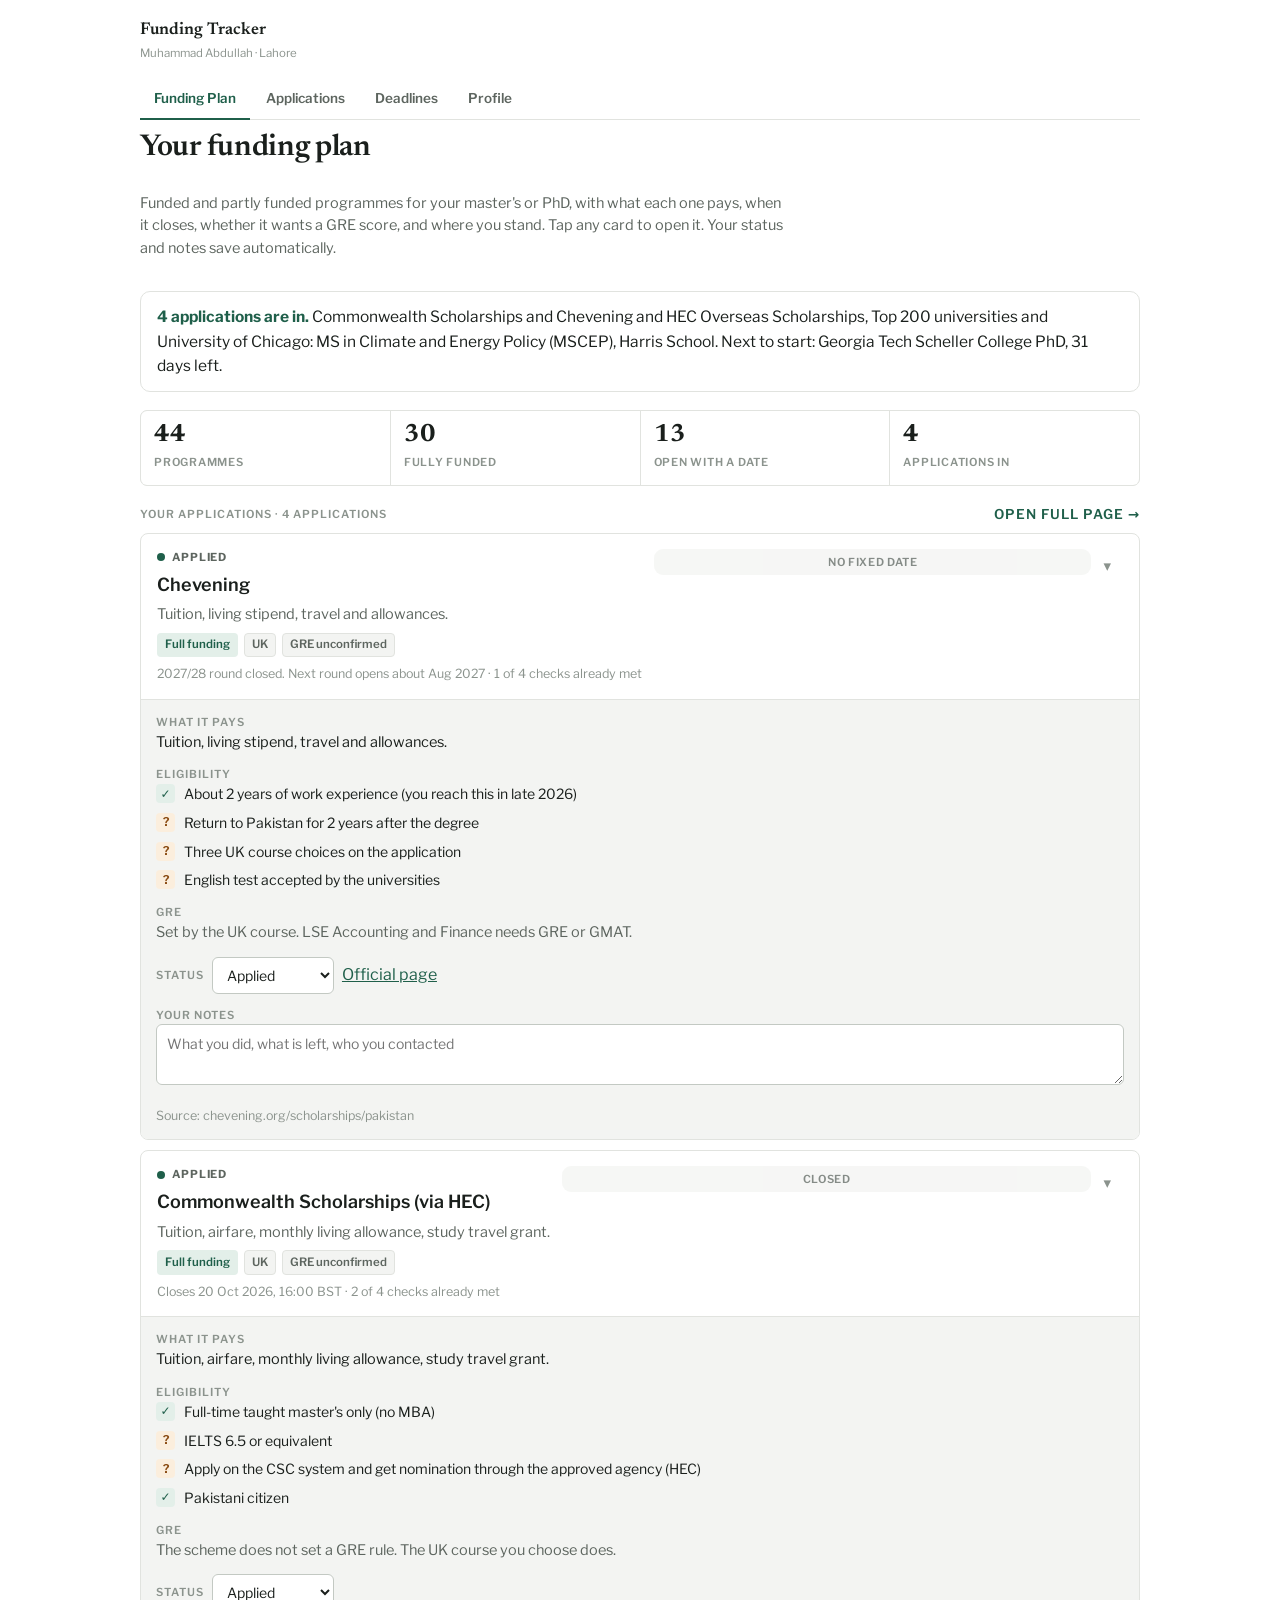
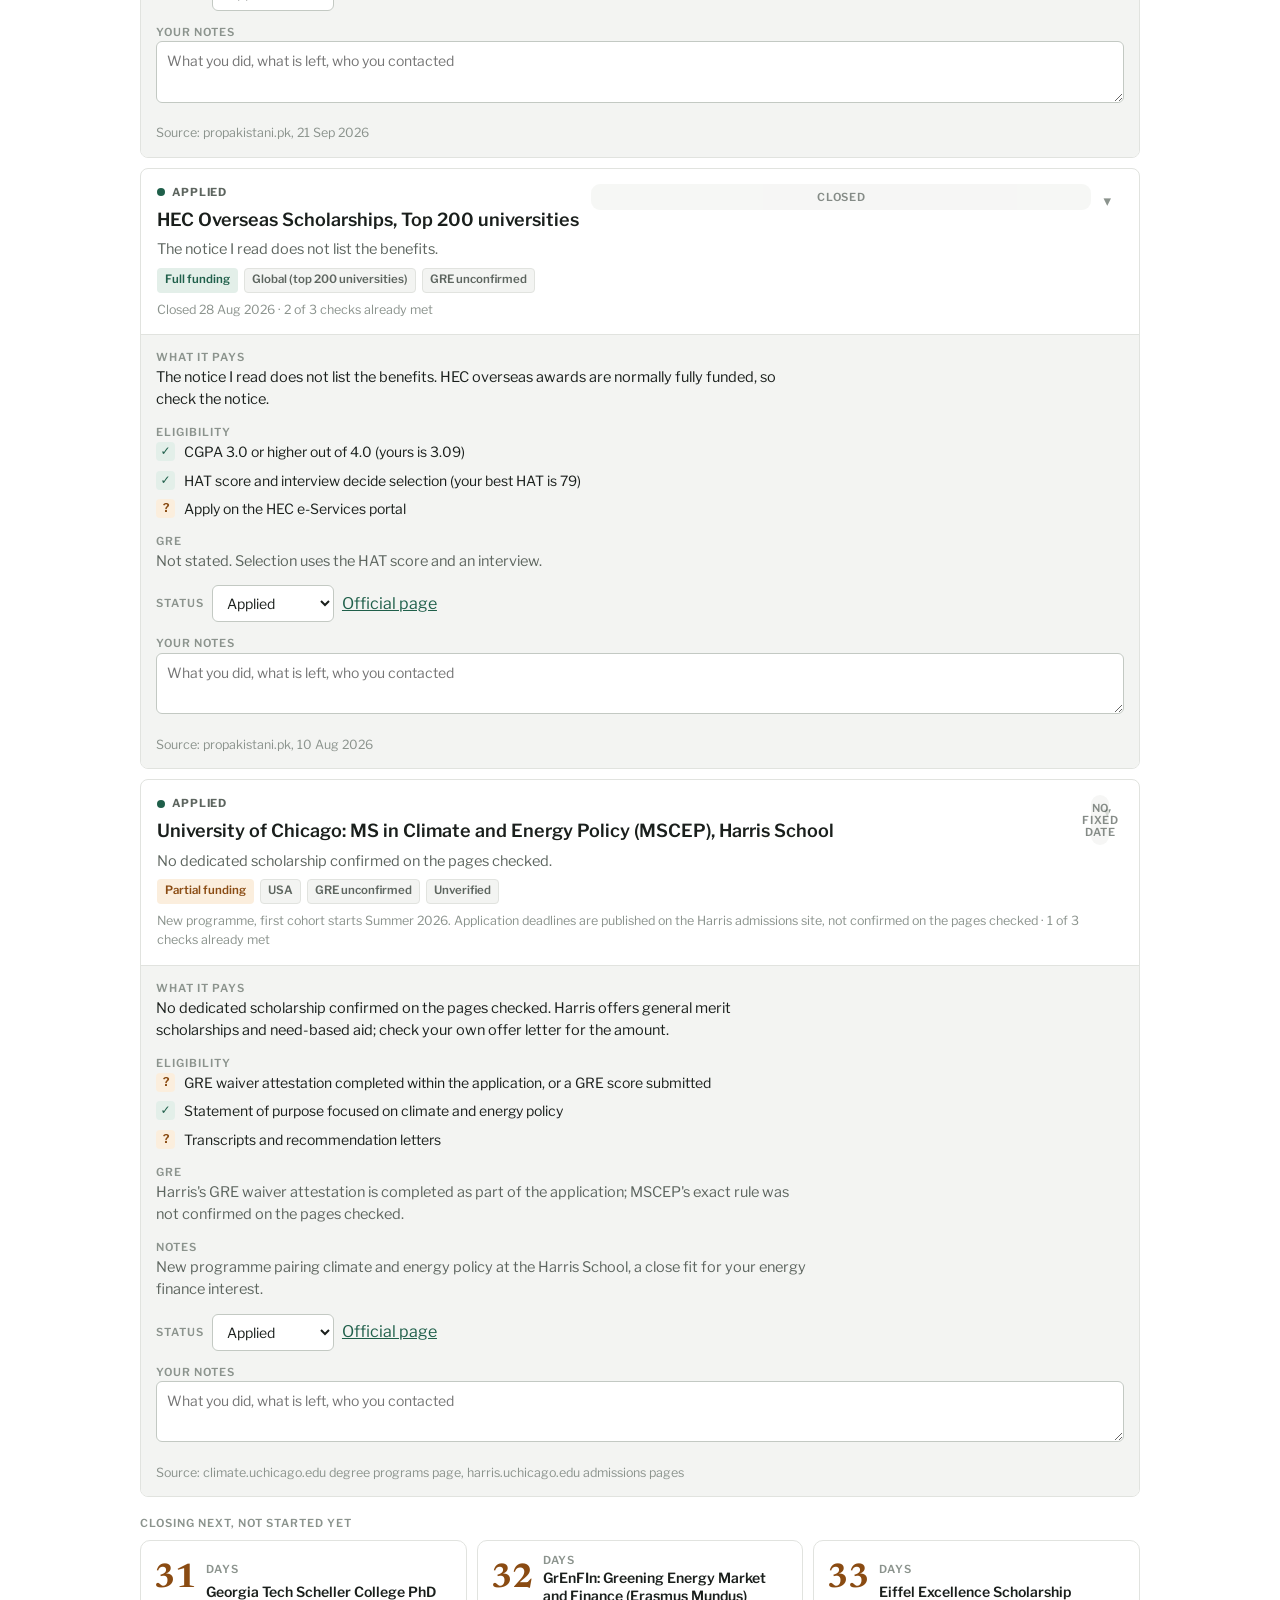
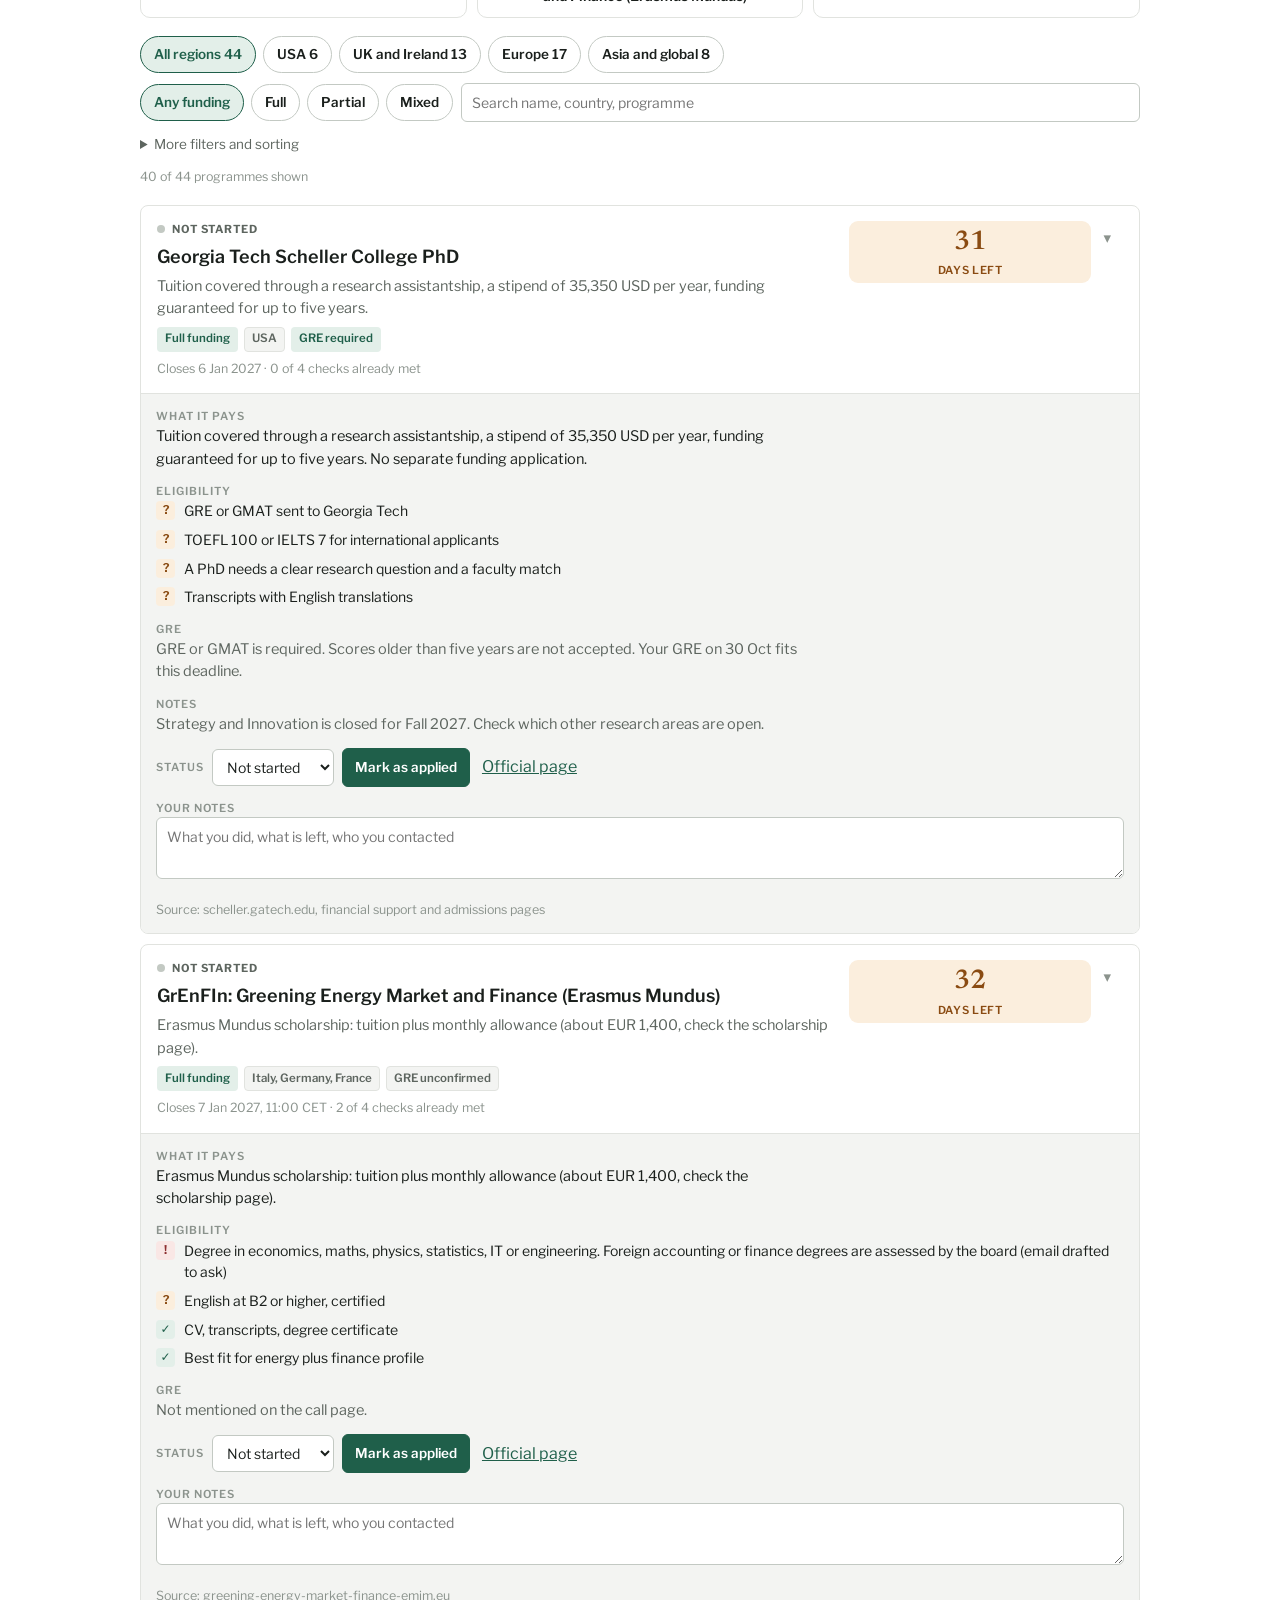
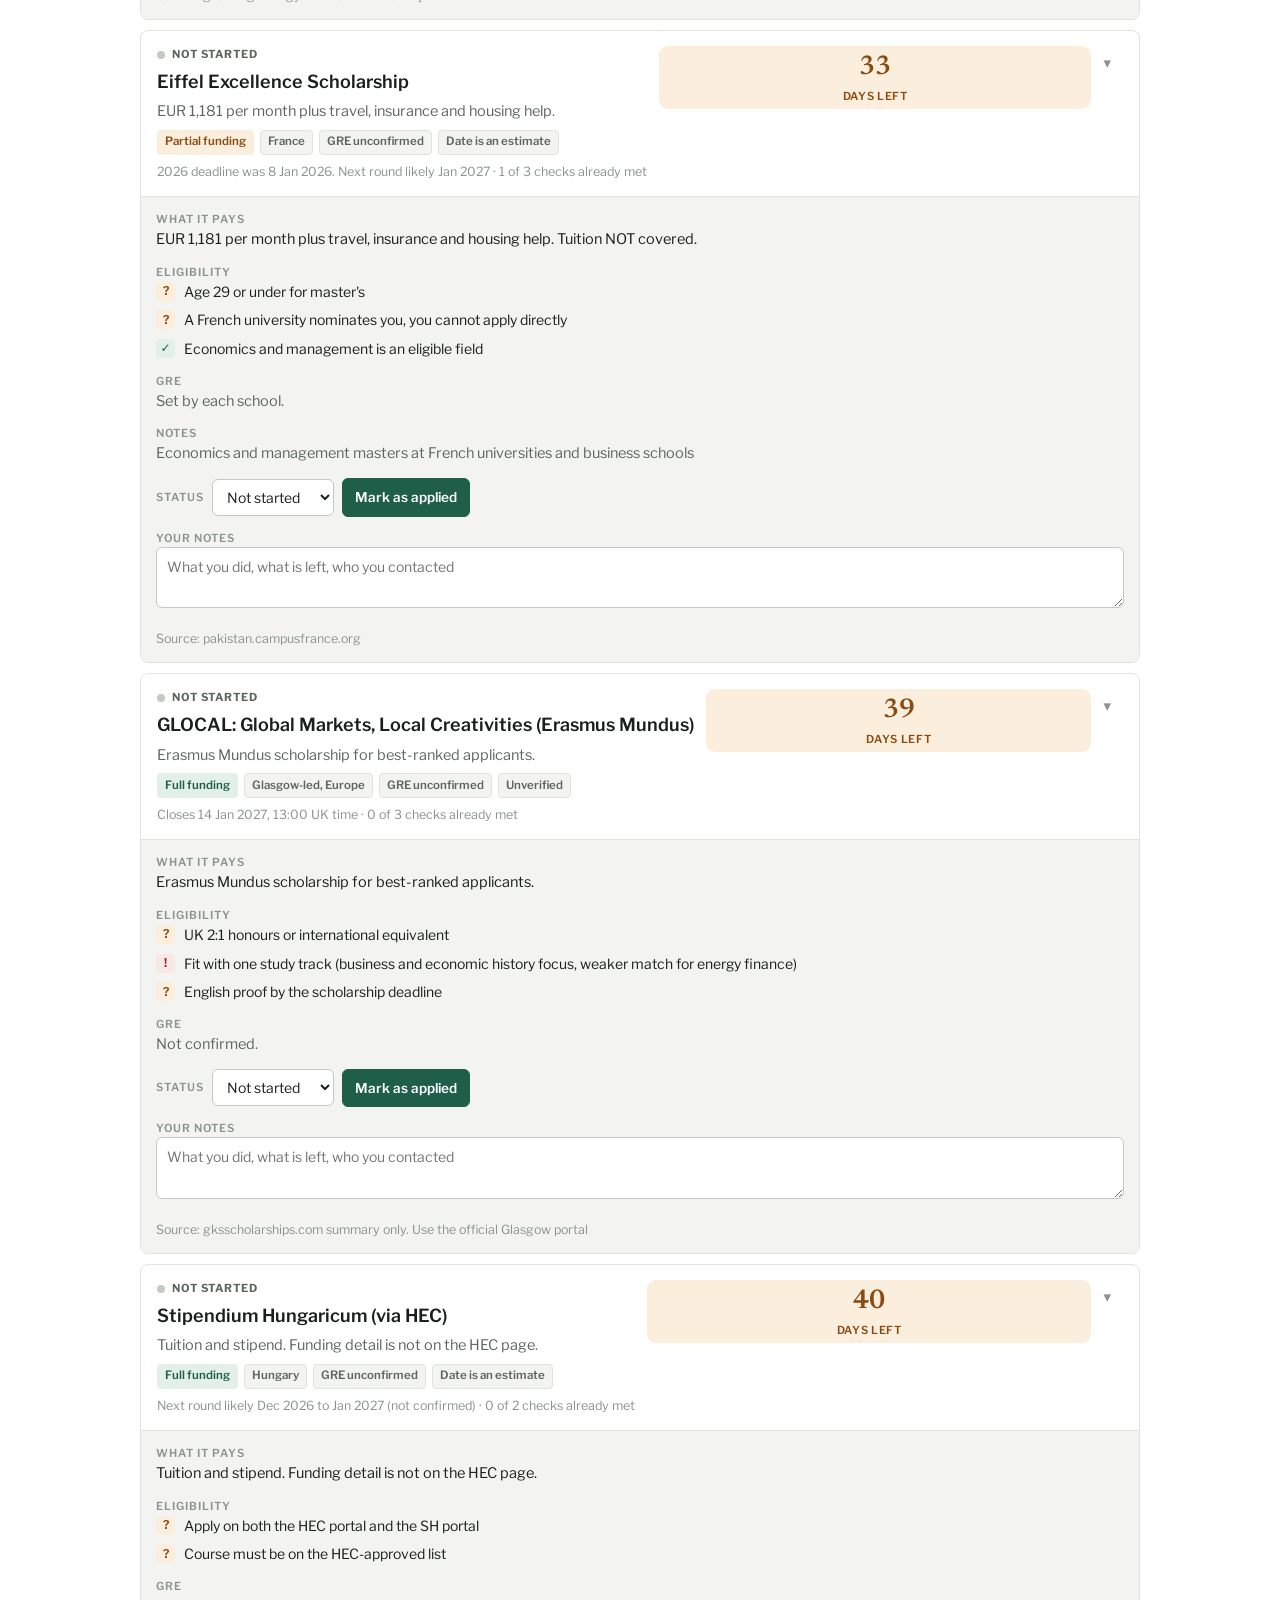
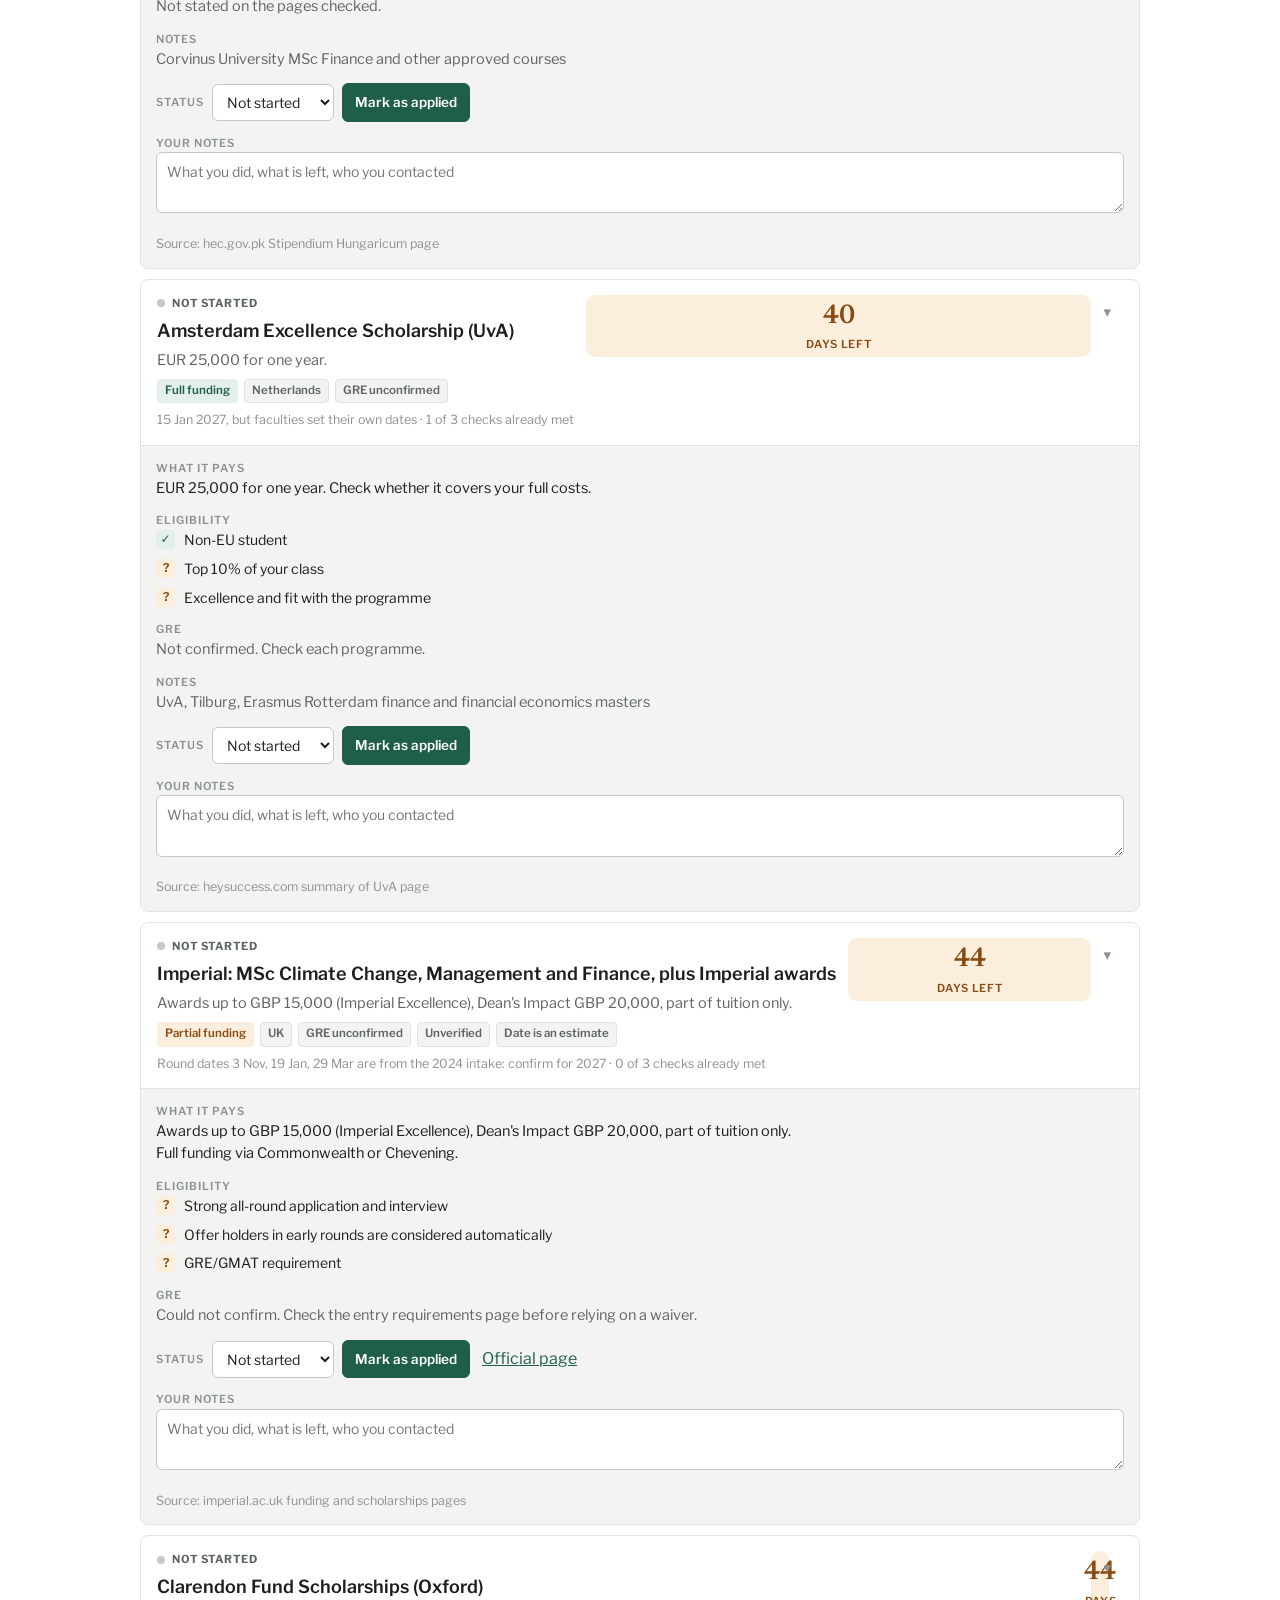
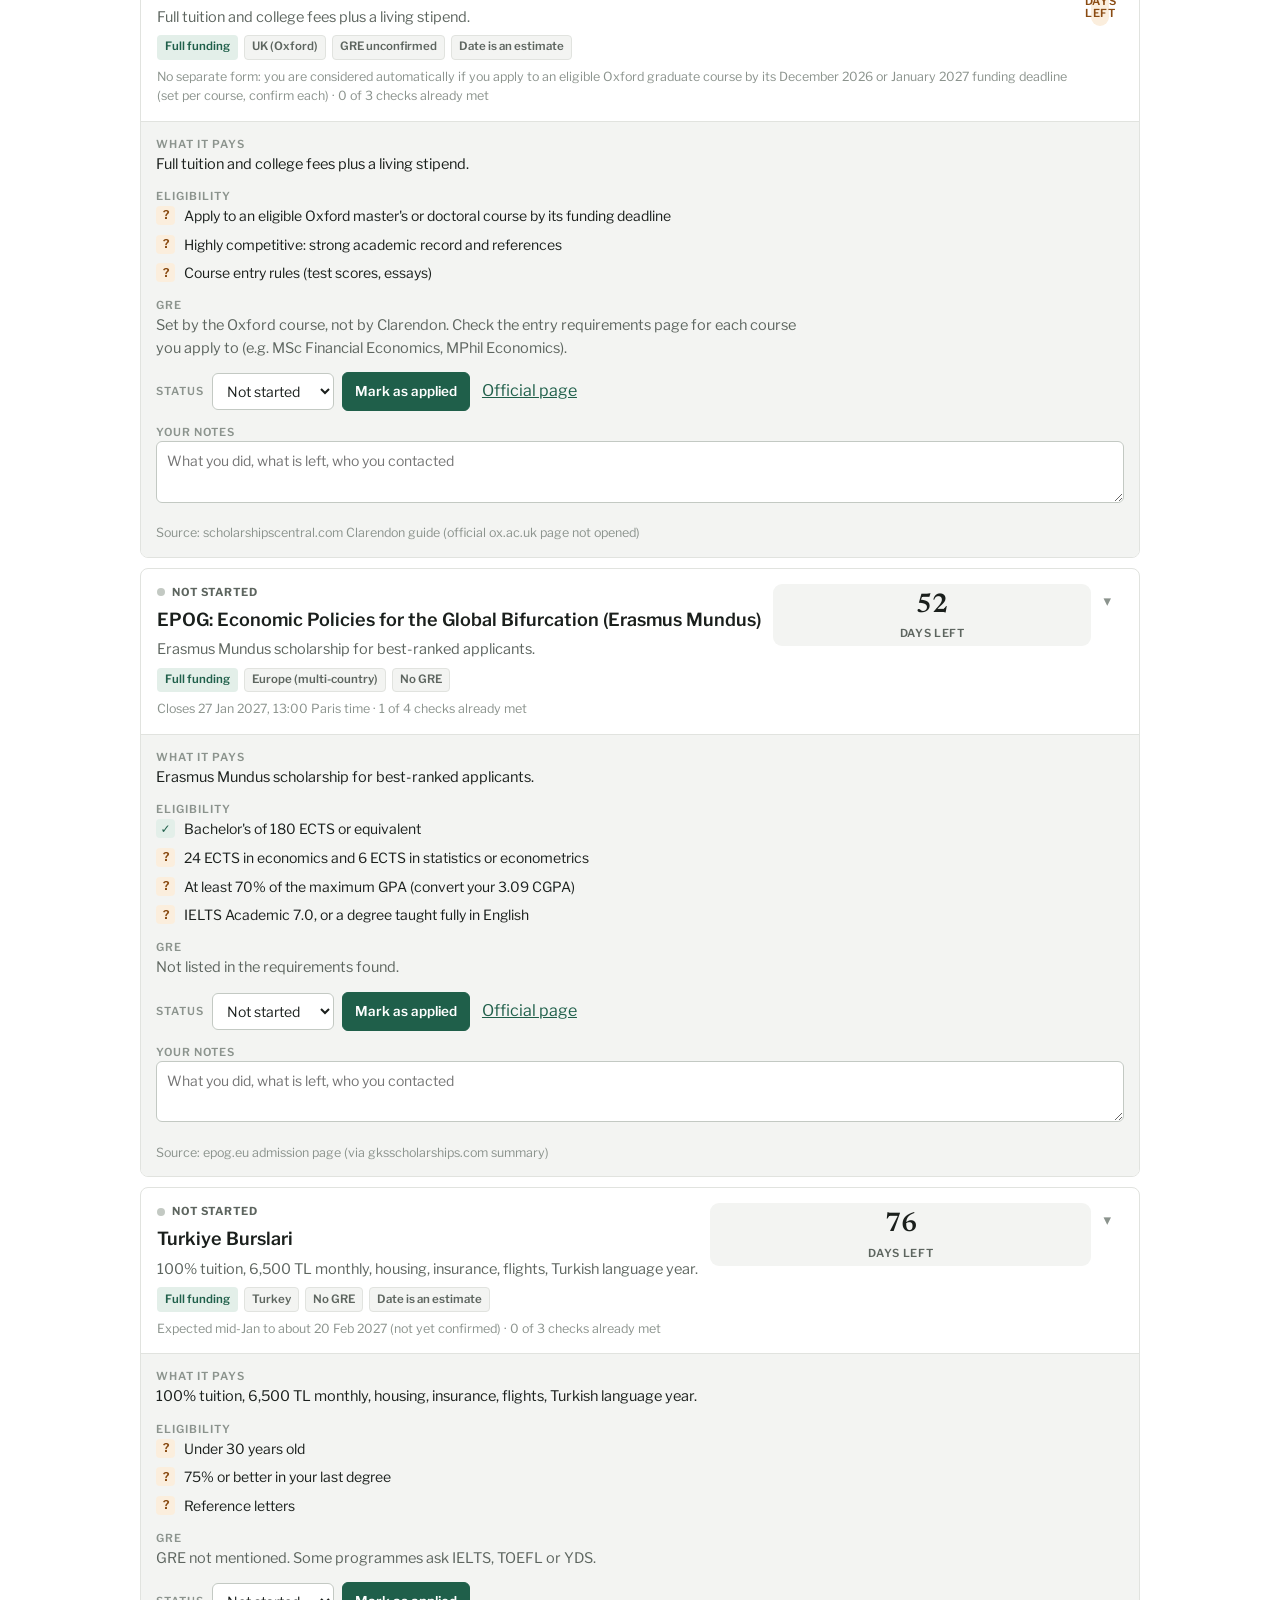
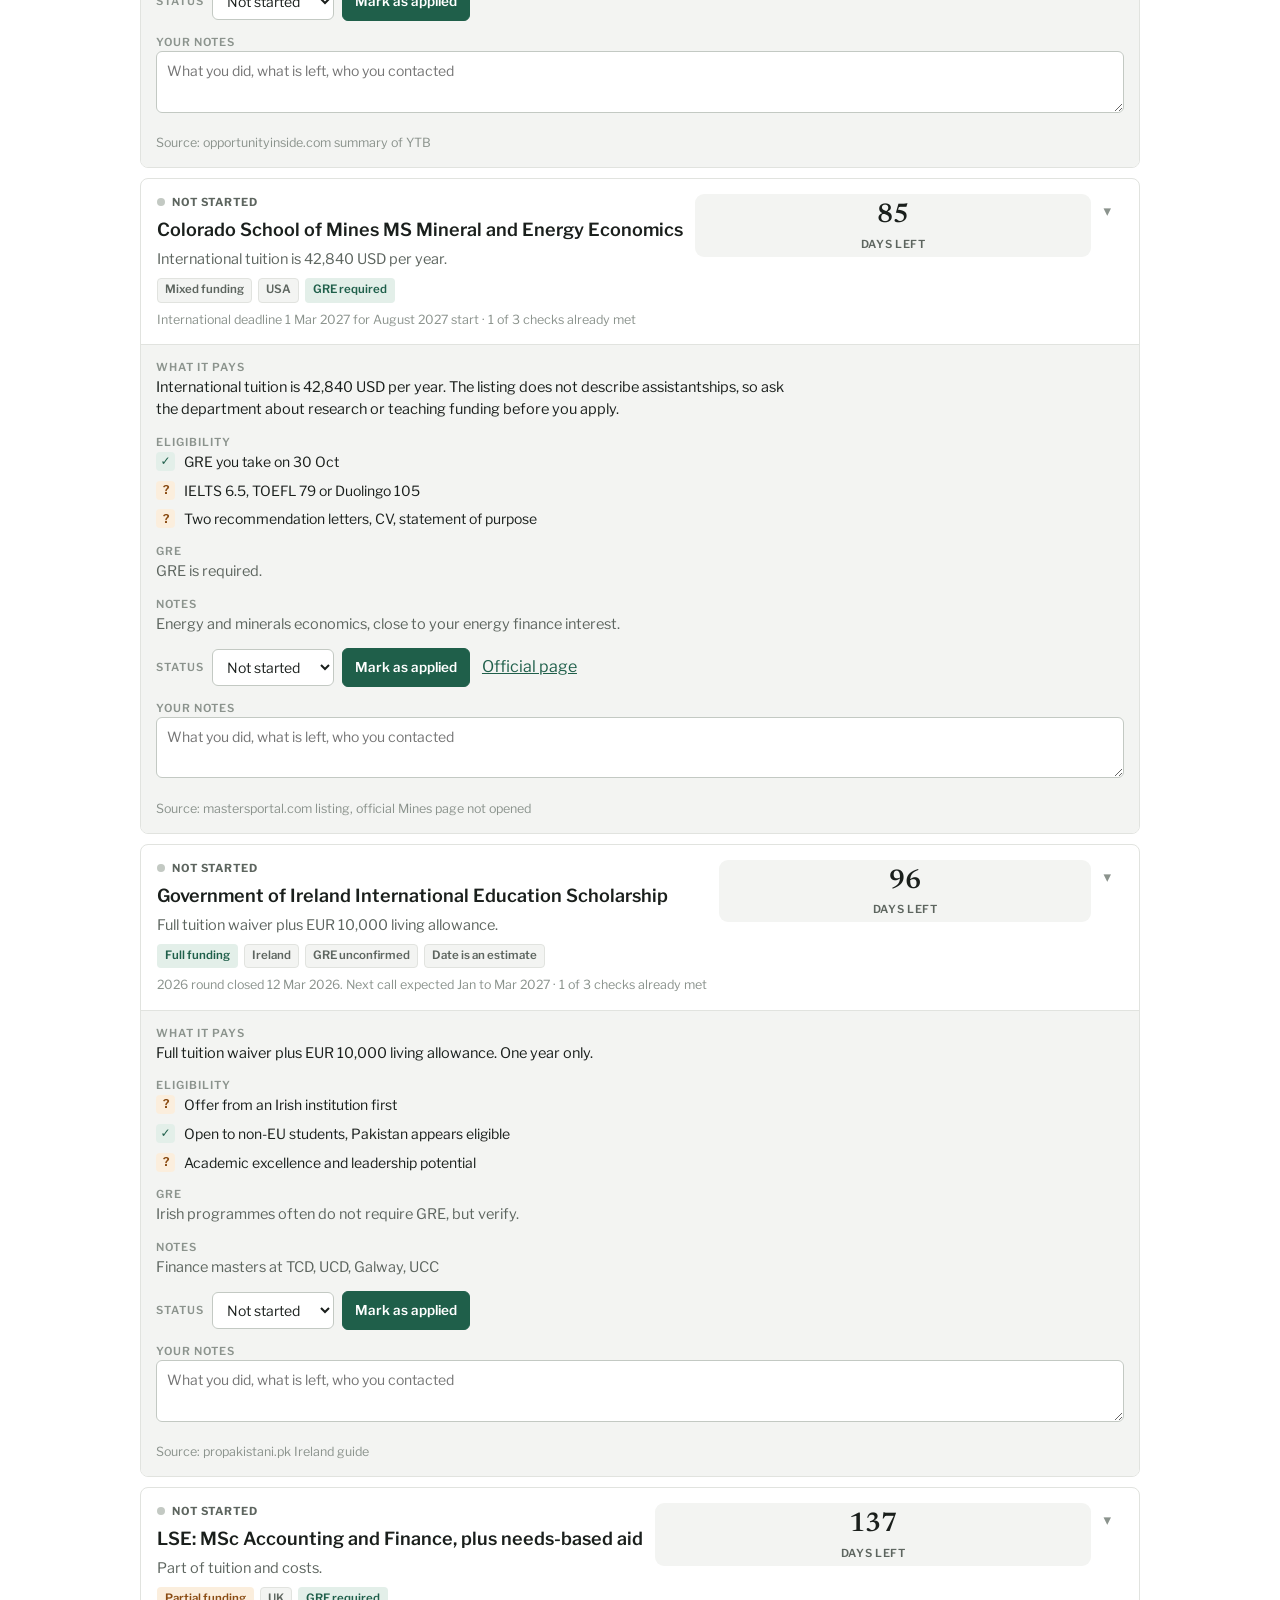
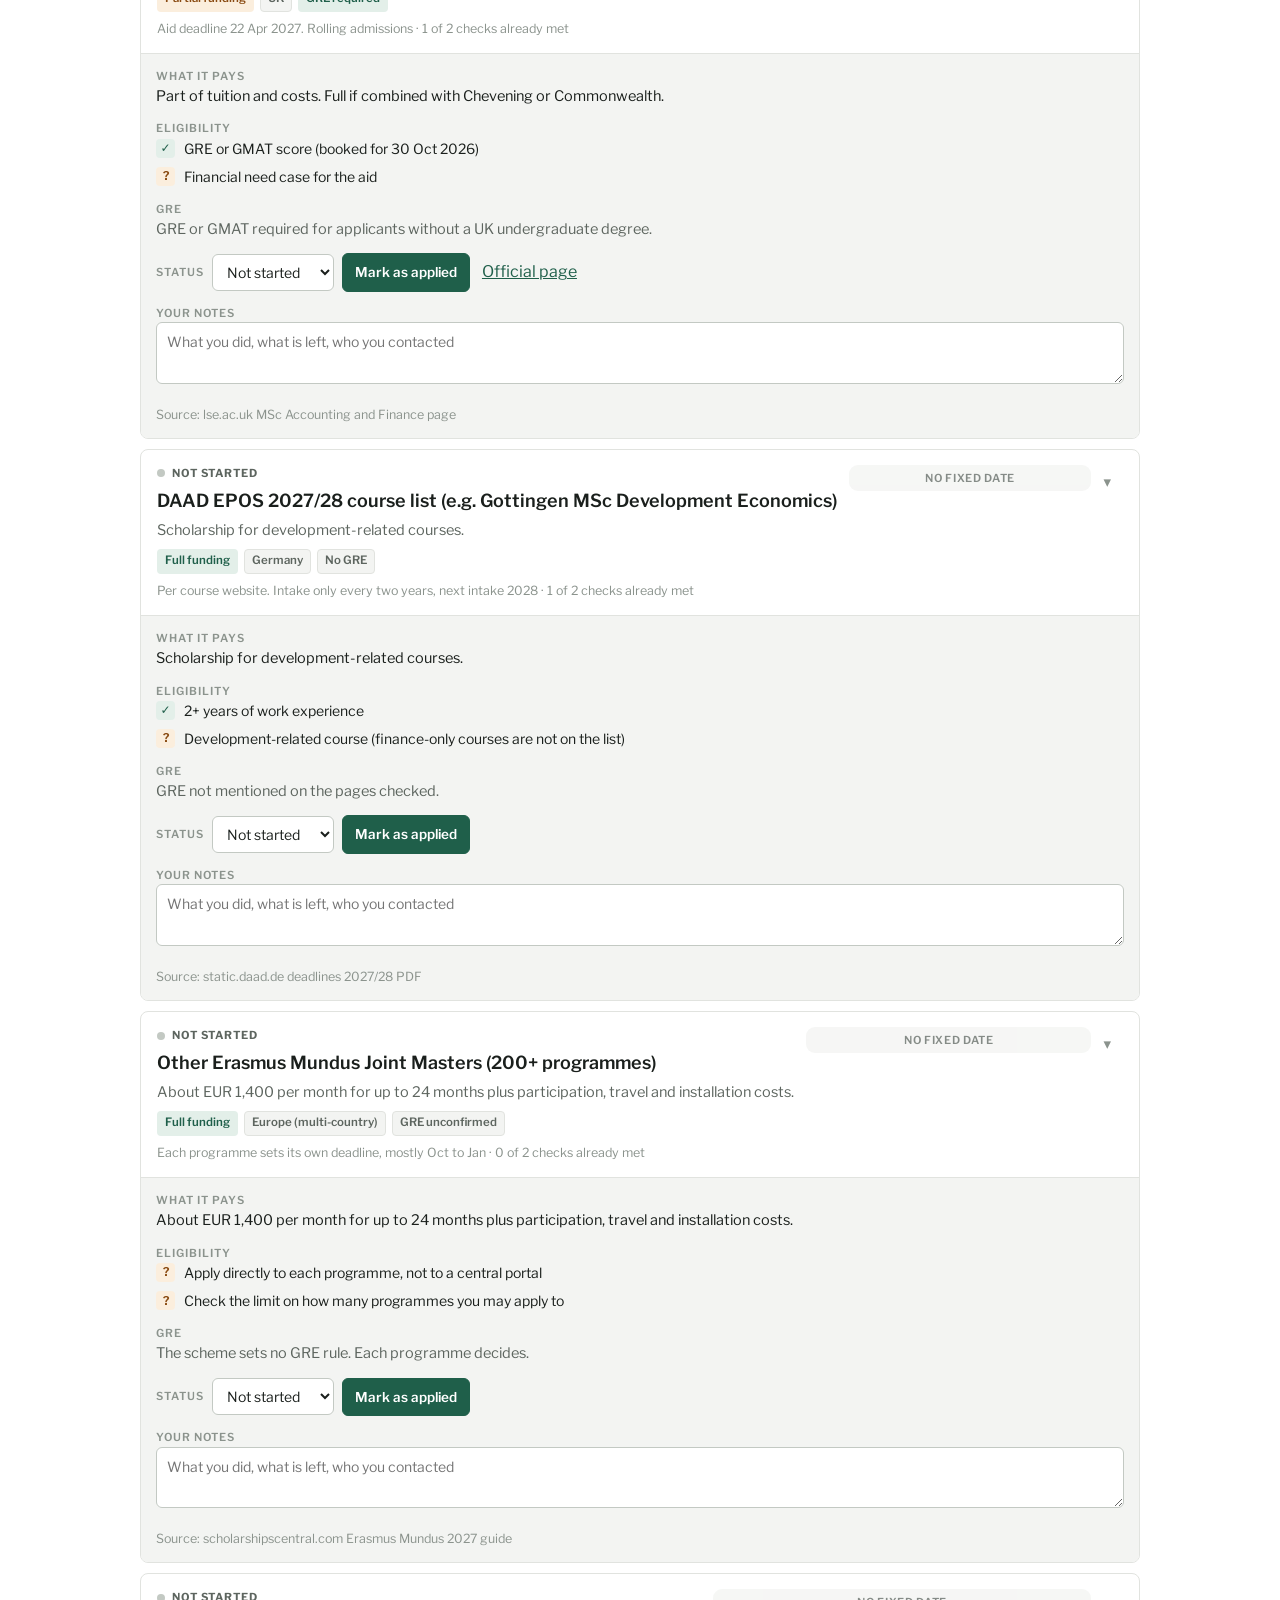
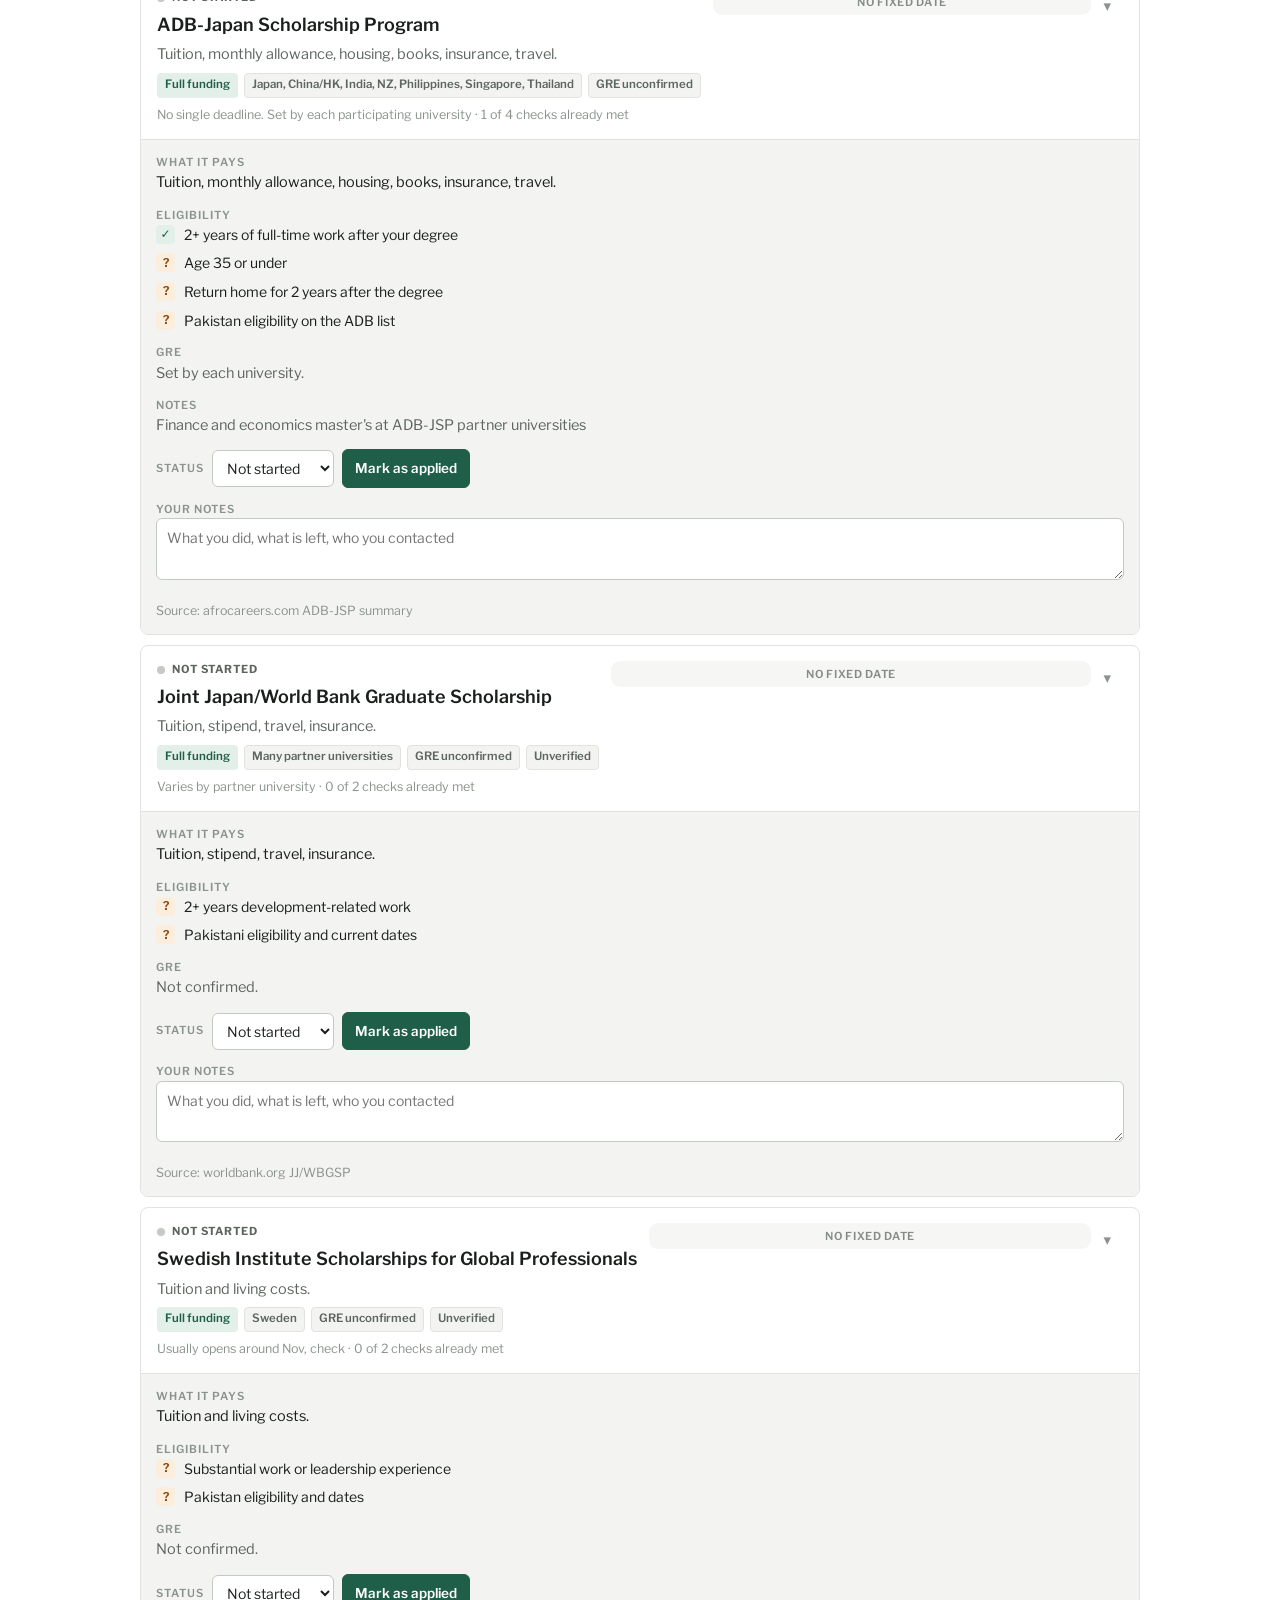
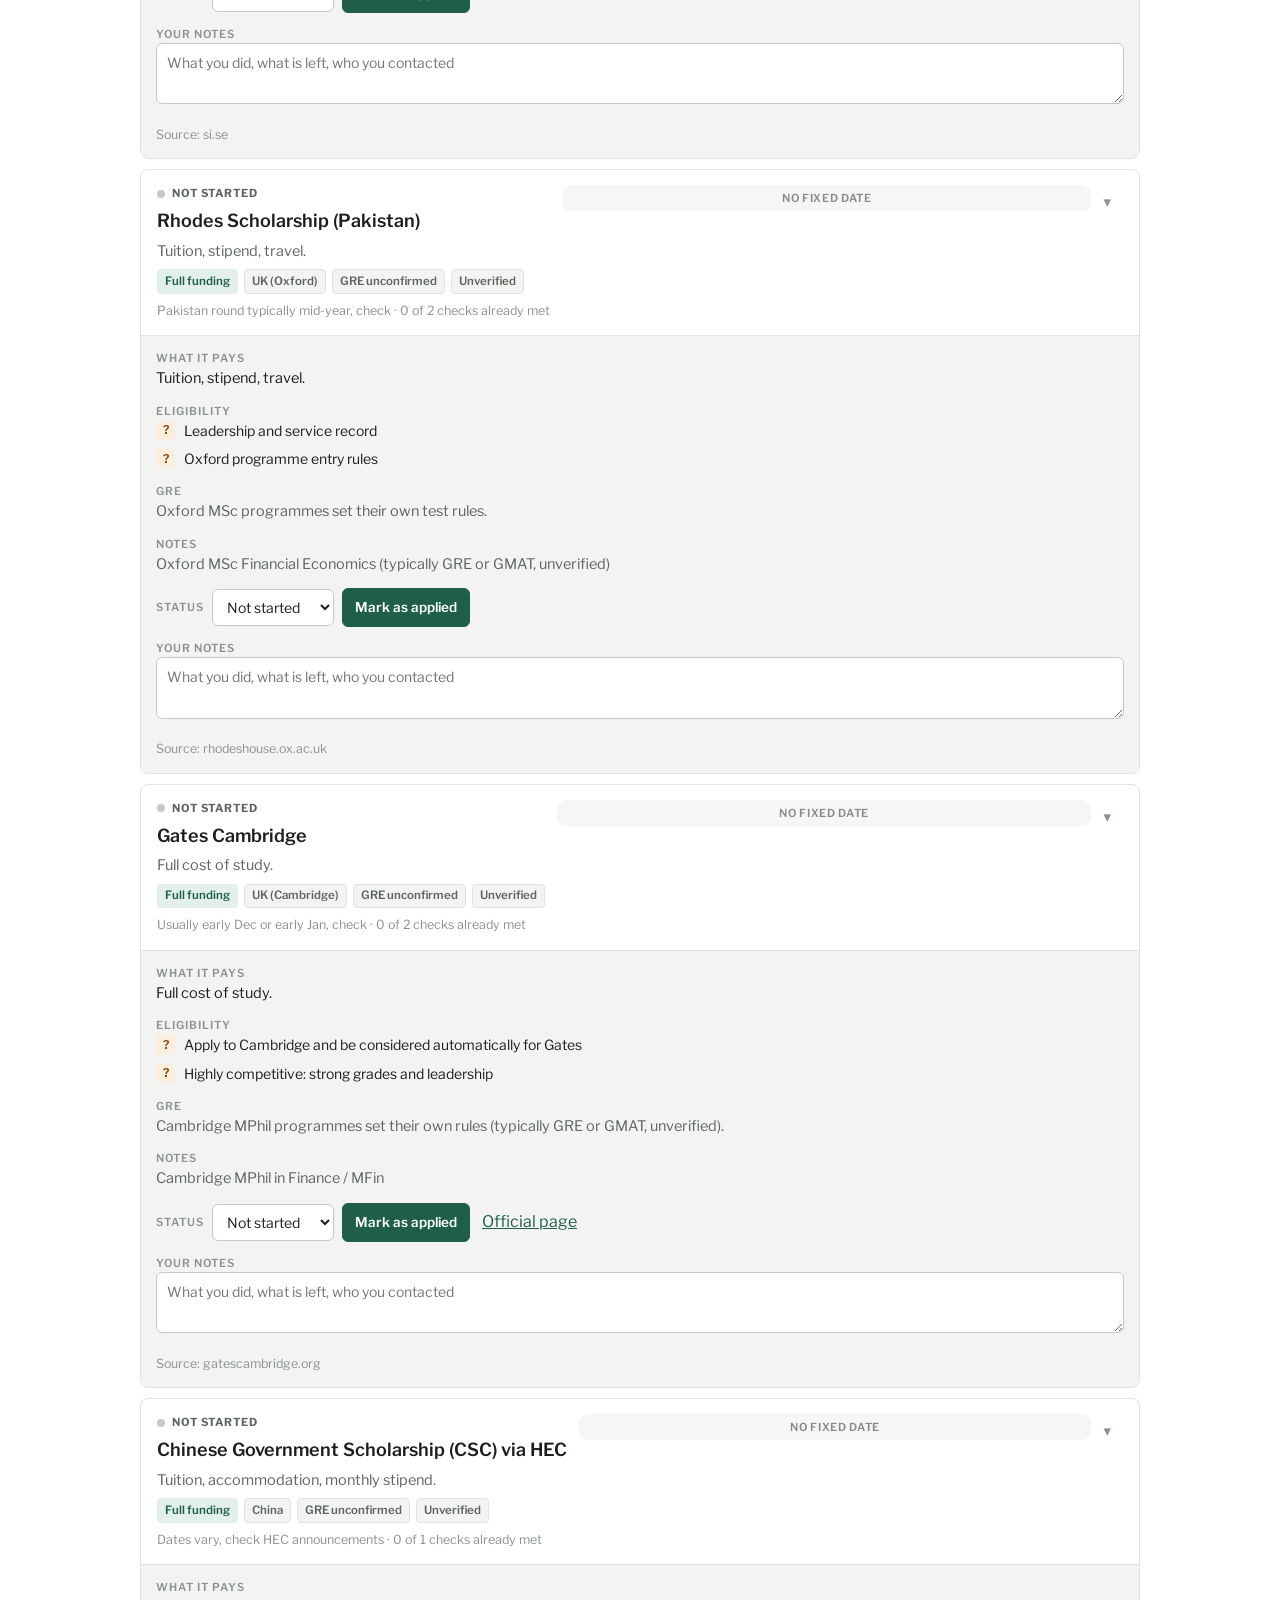
==== commit b176997c: "Turn it into a proper multi-page site with a white theme - Shared top nav (Funding Plan / Applicatio" ====
--- a/index.html
+++ b/index.html
@@ -3,7 +3,7 @@
 <head>
 <meta charset="utf-8">
 <meta name="viewport" content="width=device-width,initial-scale=1,viewport-fit=cover">
-<title>Funding Tracker</title>
+<title>Funding Plan</title>
 <link rel="stylesheet" href="https://fonts.googleapis.com/css2?family=Newsreader:opsz,wght@6..72,400;6..72,600&family=Libre+Franklin:wght@400;500;600;700&display=swap">
 <link rel="stylesheet" href="style.css">
 </head>
@@ -11,31 +11,18 @@
 <script src="data.js"></script>
 <main>
   <header>
-    <div class="navrow">
-      <div class="lbl">Muhammad Abdullah · Lahore</div>
-      <a class="navlink" href="applied.html">Your applications →</a>
+    <div class="site">
+      <div class="brand"><b>Funding Tracker</b><span>Muhammad Abdullah · Lahore</span></div>
     </div>
+    <nav class="topnav">
+      <a href="index.html" class="active">Funding Plan</a>
+      <a href="applied.html">Applications</a>
+      <a href="deadlines.html">Deadlines</a>
+      <a href="profile.html">Profile</a>
+    </nav>
     <h1>Your funding plan</h1>
     <p class="sub">Funded and partly funded programmes for your master's or PhD, with what each one pays, when it closes, whether it wants a GRE score, and where you stand. Tap any card to open it. Your status and notes save automatically.</p>
   </header>
-
-  <section class="hero" aria-label="Your numbers">
-    <div class="box gre">
-      <div class="lbl">GRE General Test</div>
-      <b id="greDays">GRE</b>
-      <span id="greTxt"></span>
-    </div>
-    <div class="box">
-      <div class="lbl">HAT scores</div>
-      <div class="hat" id="hat"></div>
-      <span id="hatTxt"></span>
-    </div>
-    <div class="box">
-      <div class="lbl">CGPA</div>
-      <b>3.09</b>
-      <span>out of 4.0. HEC's overseas notice asks for 3.0 or more.</span>
-    </div>
-  </section>
 
   <div class="msg" id="msg"></div>
   <div class="tiles" id="tiles"></div>
@@ -70,31 +57,15 @@
 
   <div class="list" id="list"></div>
 
-  <details class="ruled">
-    <summary>Checked and ruled out for now</summary>
-    <ul id="ruled"></ul>
-  </details>
-
   <div class="foot">
     <span id="saveNote" class="save"></span>
     <span>Dates marked "estimate" are not confirmed by the awarding body. Entries marked "unverified" need checking on the official page before you rely on them.</span>
     <span>Eligibility marks: a tick is something you already meet, a question mark needs checking, an exclamation mark is a real gap.</span>
-    <span>Compiled 17 October 2026, updated 19 October 2026 with six more programmes (Commonwealth Shared, Clarendon, Australia Awards, DAAD Helmut-Schmidt, MEXT, KGSP) and a separate applications page. Confirm every deadline on the official site before you apply.</span>
+    <span>Compiled 17 October 2026, last updated 19 October 2026. Confirm every deadline on the official site before you apply. See the <a href="profile.html">Profile</a> page for your GRE/HAT numbers and the checked-and-ruled-out list.</span>
   </div>
 </main>
 <script>
 var region="",fund="",openOnly=false;
-
-function heroInit(){
-  var d=days(TODAY,GRE);
-  document.getElementById("greDays").textContent=d>0?(d+" days to go"):(d===0?"Test day":"Done");
-  var a=new Date(GRE.getTime()+10*86400000),b=new Date(GRE.getTime()+15*86400000);
-  document.getElementById("greTxt").textContent="Friday 30 October 2026. Scores reach most programmes 10 to 15 days later, about "+fmt(a)+" to "+fmt(b)+".";
-  var best=Math.max.apply(null,HAT);
-  document.getElementById("hat").innerHTML=HAT.map(function(v,i){
-    return '<div class="hb"><em>'+v+'</em><i class="'+(v===best?"best":"")+'" style="height:'+Math.round(v*0.55)+'px"></i></div>'}).join("");
-  document.getElementById("hatTxt").textContent="Three attempts, best "+best+"%. The HEC notice I read sets no minimum score, selection is merit based on HAT plus interview. HAT results are reported as valid for two years, so check the date on your result.";
-}
 
 function summary(){
   var full=0,open=0,inn=0;
@@ -198,8 +169,7 @@
 document.getElementById("openOnly").addEventListener("click",function(){
   openOnly=!openOnly;this.setAttribute("aria-pressed",openOnly?"true":"false");render();
 });
-document.getElementById("ruled").innerHTML=X.map(function(x){return '<li><b>'+esc(x[0])+'.</b> '+esc(x[1])+'</li>'}).join("");
-heroInit();pills();summary();renderApplied();render();
+summary();renderApplied();render();pills();
 cloudSync();
 </script>
 
--- a/style.css
+++ b/style.css
@@ -1,18 +1,8 @@
 :root{
---bg:#f4f5f3;--surface:#ffffff;--surface2:#eceee9;--fg:#1a1f1c;--muted:#5d655f;--faint:#8b938d;
---line:#d7dbd6;--line2:#c3c9c3;--accent:#1f5f4a;--accent-fg:#ffffff;--accent-soft:#e3efe9;
+--bg:#ffffff;--surface:#ffffff;--surface2:#f3f4f2;--fg:#1a1f1c;--muted:#5d655f;--faint:#8b938d;
+--line:#e1e3df;--line2:#c3c9c3;--accent:#1f5f4a;--accent-fg:#ffffff;--accent-soft:#e3efe9;
 --warn:#8a4b12;--warn-soft:#fbeedd;--bad:#8c2f2f;--bad-soft:#f9e7e5;--good:#1f5f4a;--good-soft:#e3efe9;
-}
-@media (prefers-color-scheme: dark){:root:not([data-theme="light"]){
---bg:#131714;--surface:#1b201d;--surface2:#232924;--fg:#e7eae7;--muted:#9ba49d;--faint:#79827b;
---line:#2d342f;--line2:#3b443d;--accent:#7fc3a9;--accent-fg:#10140f;--accent-soft:#1e2a25;
---warn:#e0a567;--warn-soft:#2d2318;--bad:#e09a93;--bad-soft:#2d1d1c;--good:#7fc3a9;--good-soft:#1e2a25;
-color-scheme:dark}}
-:root[data-theme="dark"]{
---bg:#131714;--surface:#1b201d;--surface2:#232924;--fg:#e7eae7;--muted:#9ba49d;--faint:#79827b;
---line:#2d342f;--line2:#3b443d;--accent:#7fc3a9;--accent-fg:#10140f;--accent-soft:#1e2a25;
---warn:#e0a567;--warn-soft:#2d2318;--bad:#e09a93;--bad-soft:#2d1d1c;--good:#7fc3a9;--good-soft:#1e2a25;
-color-scheme:dark}
+color-scheme:light}
 *{box-sizing:border-box}
 body{background:var(--bg);color:var(--fg);margin:0;font:16px/1.55 "Libre Franklin",system-ui,sans-serif;
 padding-block:18px 64px;padding-left:max(16px,env(safe-area-inset-left,0px));padding-right:max(16px,env(safe-area-inset-right,0px))}
@@ -129,3 +119,18 @@
 .grp .lbl{display:flex;align-items:center;gap:8px}
 .grp .lbl .n{background:var(--surface2);color:var(--muted);border-radius:999px;padding:1px 8px;font-size:11px}
 .empty{color:var(--muted);font-size:14.5px;background:var(--surface);border:1px dashed var(--line2);border-radius:10px;padding:26px;text-align:center}
+
+.site{display:flex;align-items:center;justify-content:space-between;gap:14px;flex-wrap:wrap;padding-bottom:4px}
+.brand{display:flex;flex-direction:column;gap:1px}
+.brand b{font-family:Newsreader,Georgia,serif;font-size:17px;font-weight:600}
+.brand span{font-size:11.5px;color:var(--faint)}
+.topnav{display:flex;gap:2px;flex-wrap:wrap;border-bottom:1px solid var(--line)}
+.topnav a{font-size:13.5px;font-weight:600;color:var(--muted);text-decoration:none;padding:9px 14px;
+border-bottom:2px solid transparent;margin-bottom:-1px}
+.topnav a:hover{color:var(--fg);background:var(--surface2)}
+.topnav a.active{color:var(--accent);border-bottom-color:var(--accent)}
+.deadrow{display:flex;gap:12px;align-items:center;padding:12px 15px;background:var(--surface);border:1px solid var(--line);border-radius:8px}
+.deadrow .mid2{flex:1;min-width:0;display:flex;flex-direction:column;gap:3px}
+.deadrow h3{font-size:15.5px;font-weight:600;min-width:0}
+.deadrow .meta{font-size:12.5px;color:var(--faint)}
+@media(max-width:560px){.site{align-items:flex-start}}
